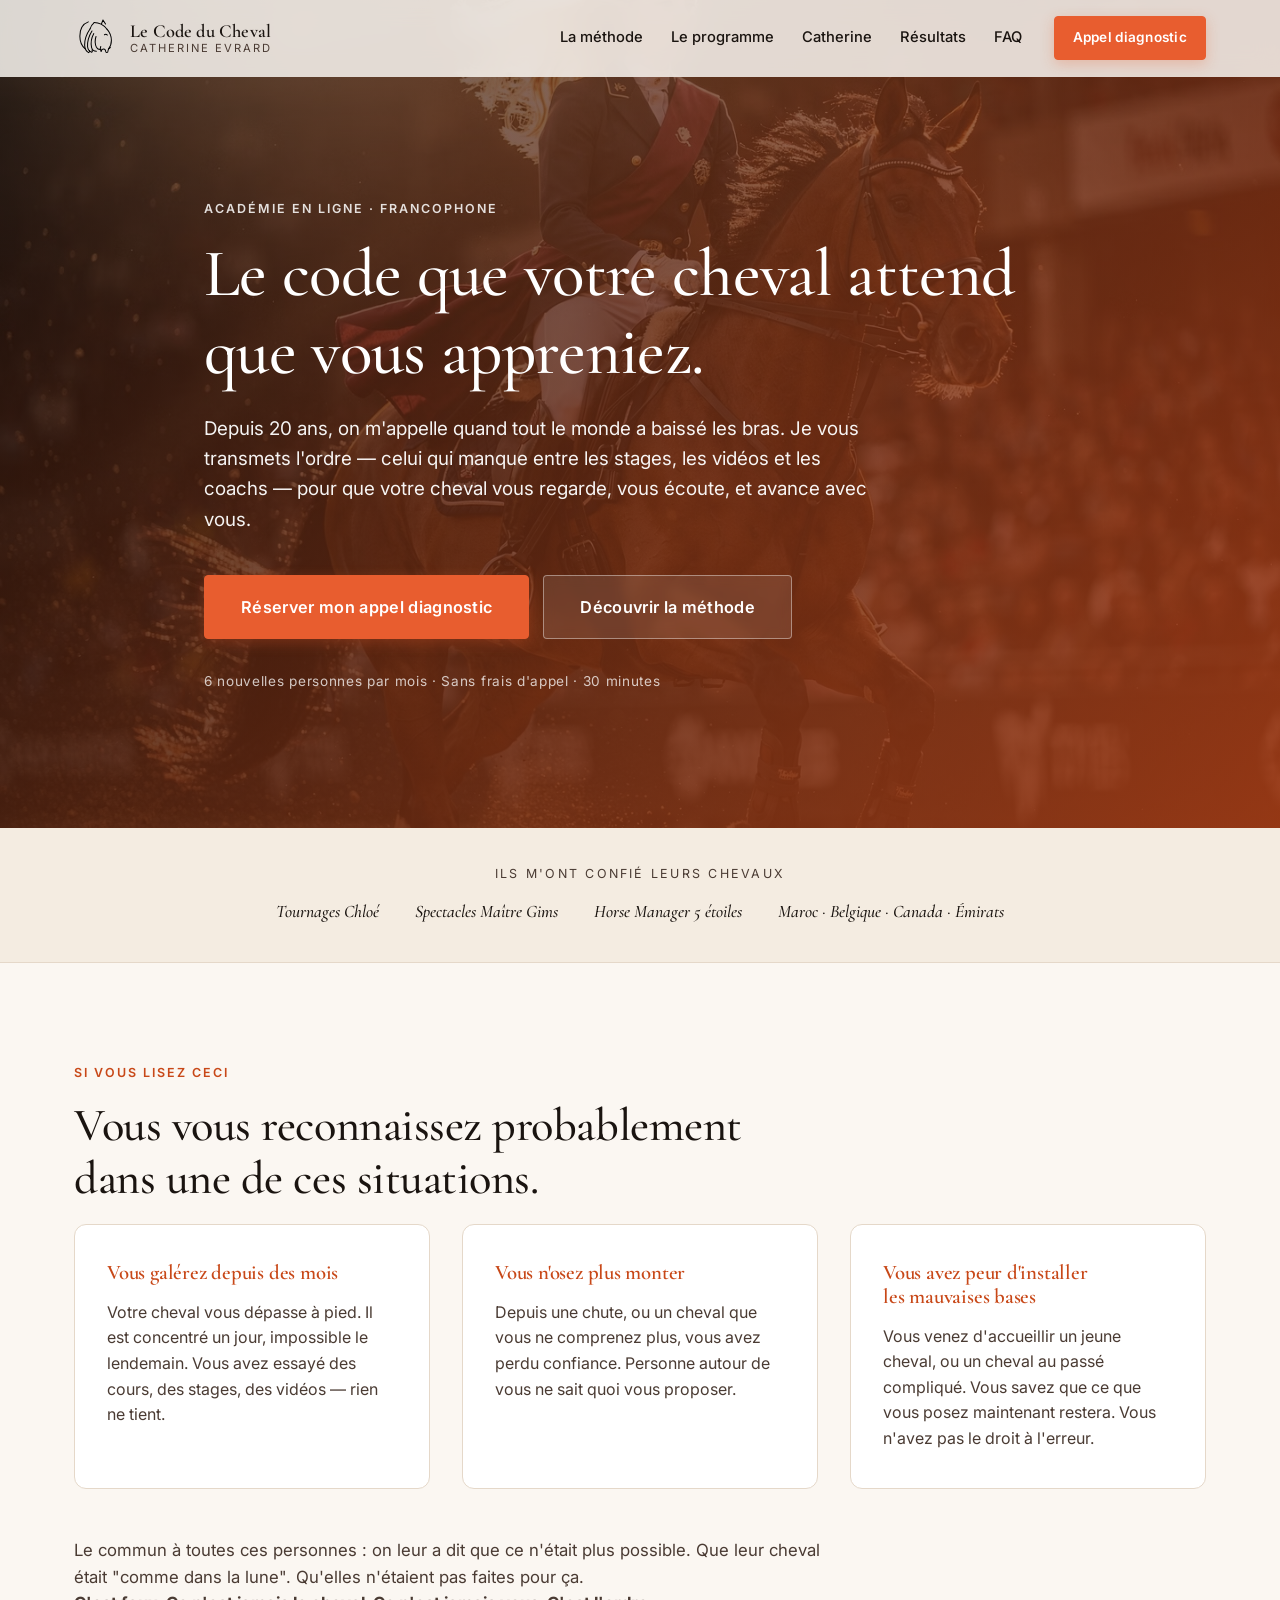
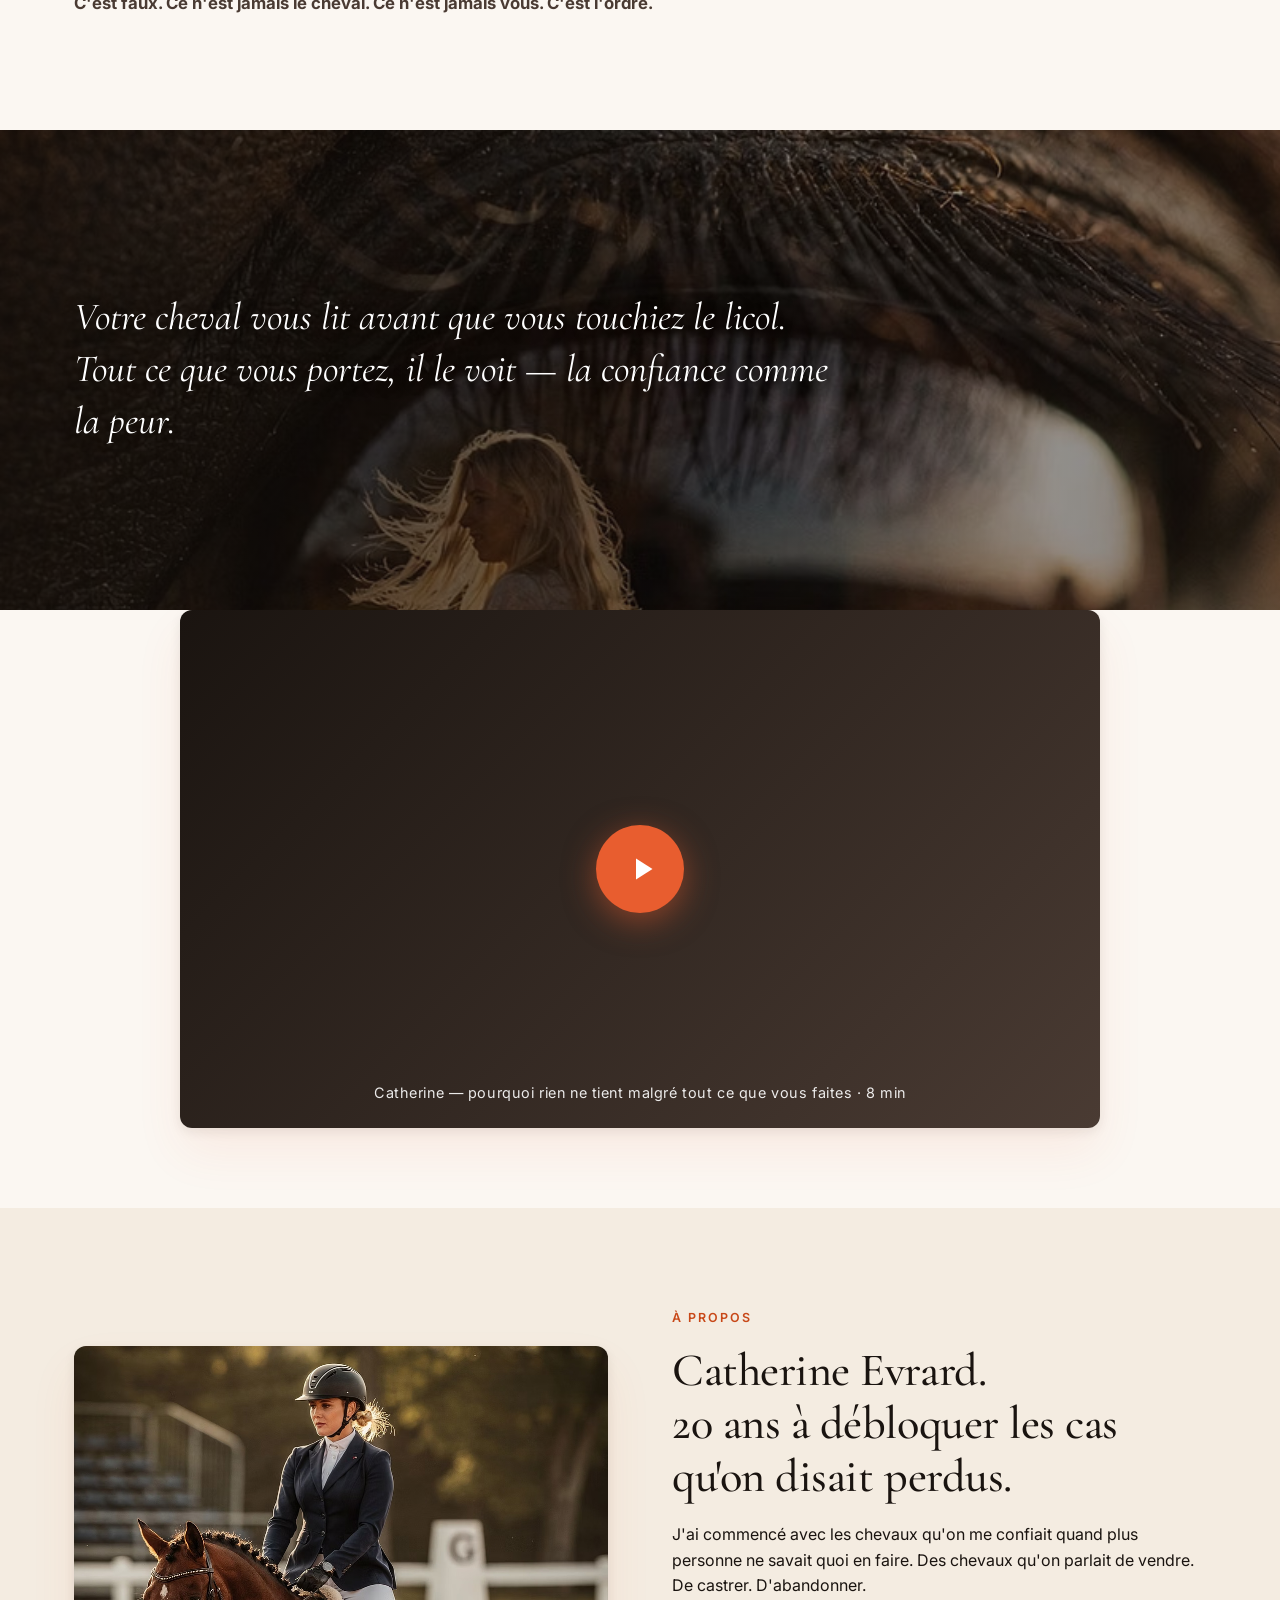
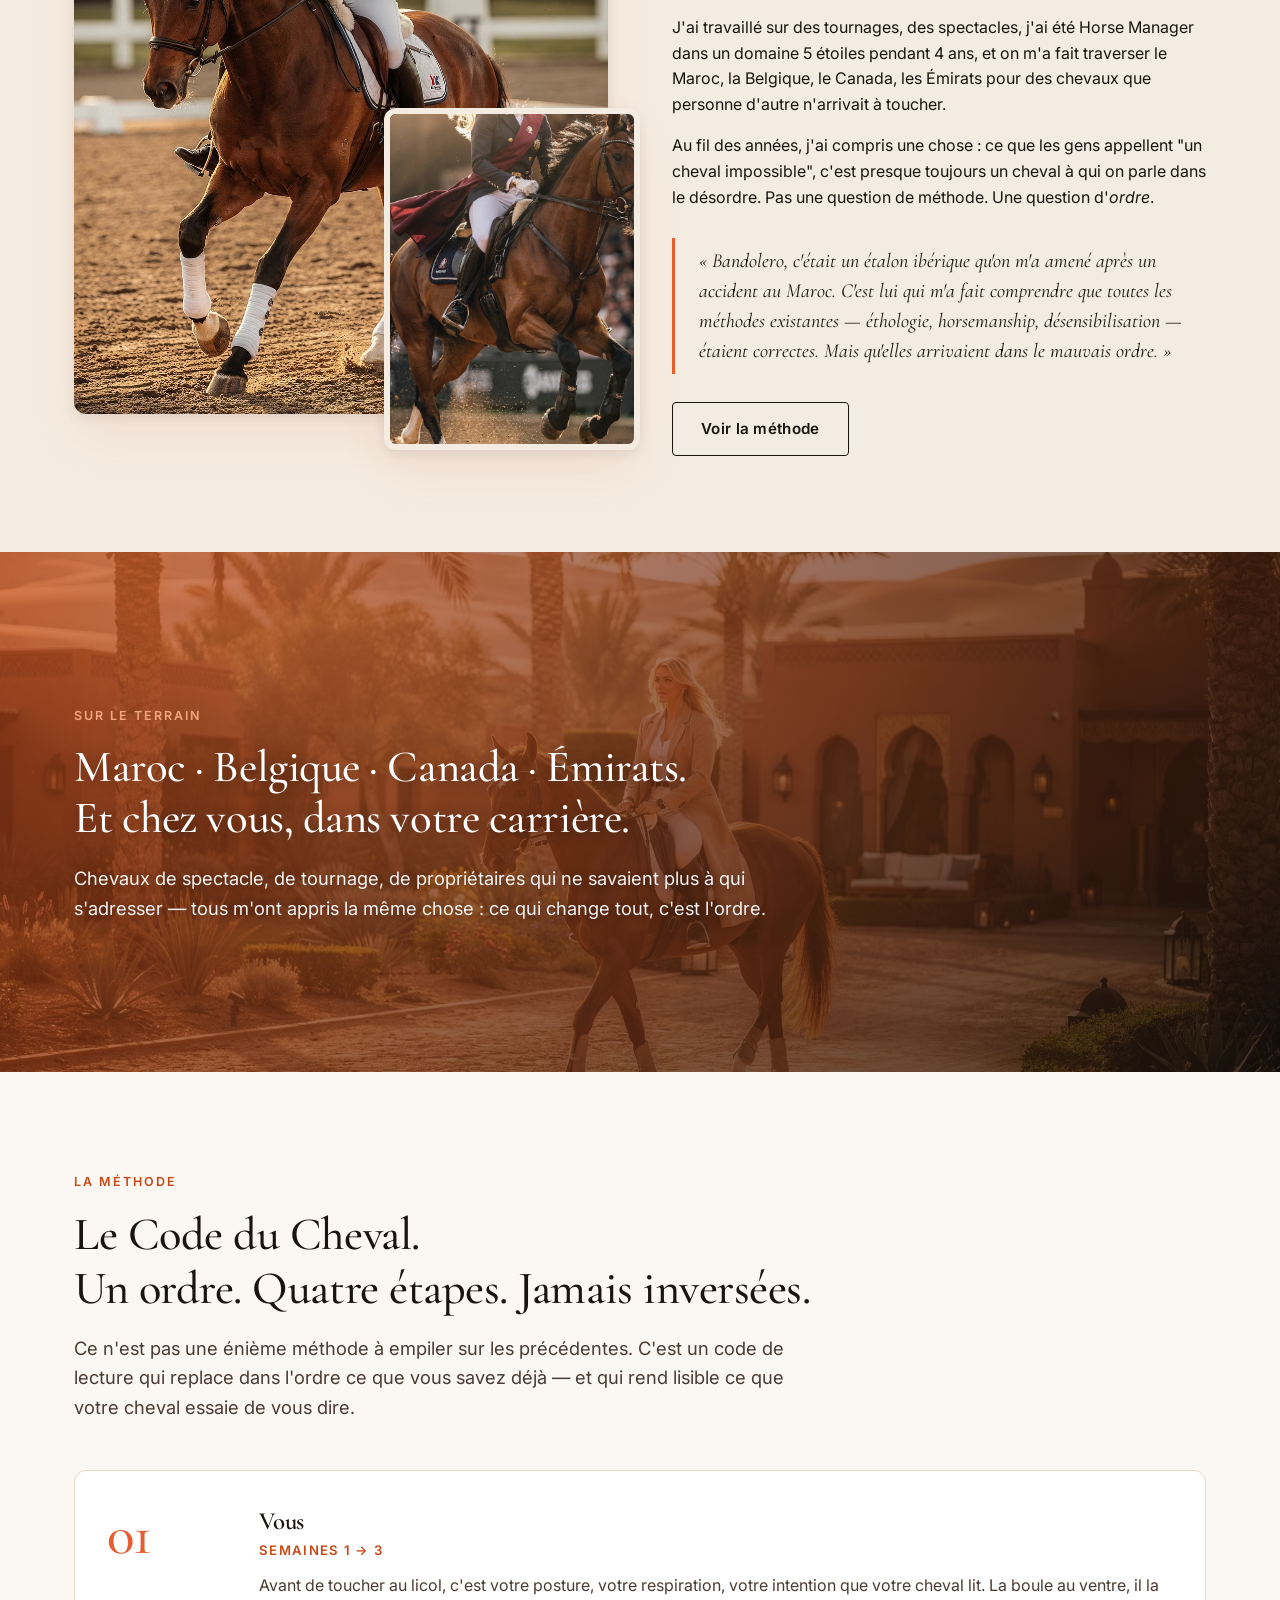
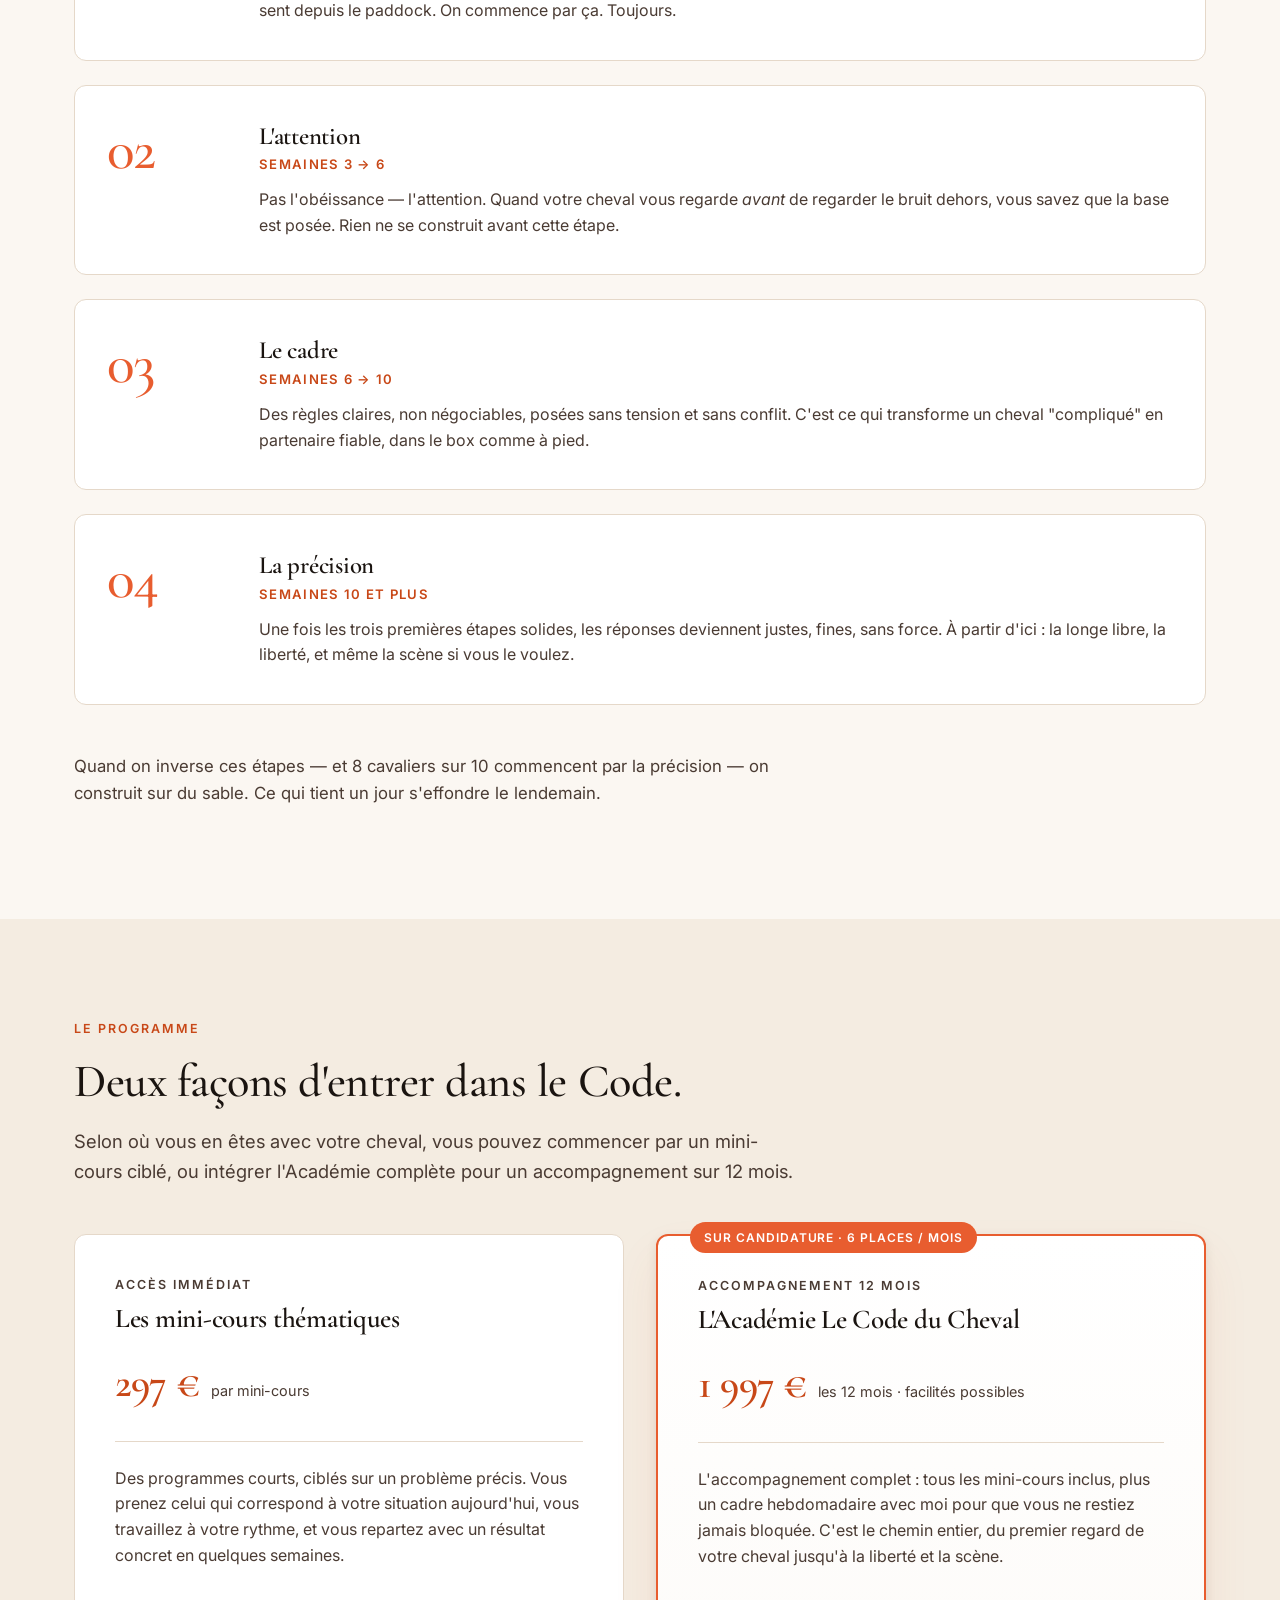
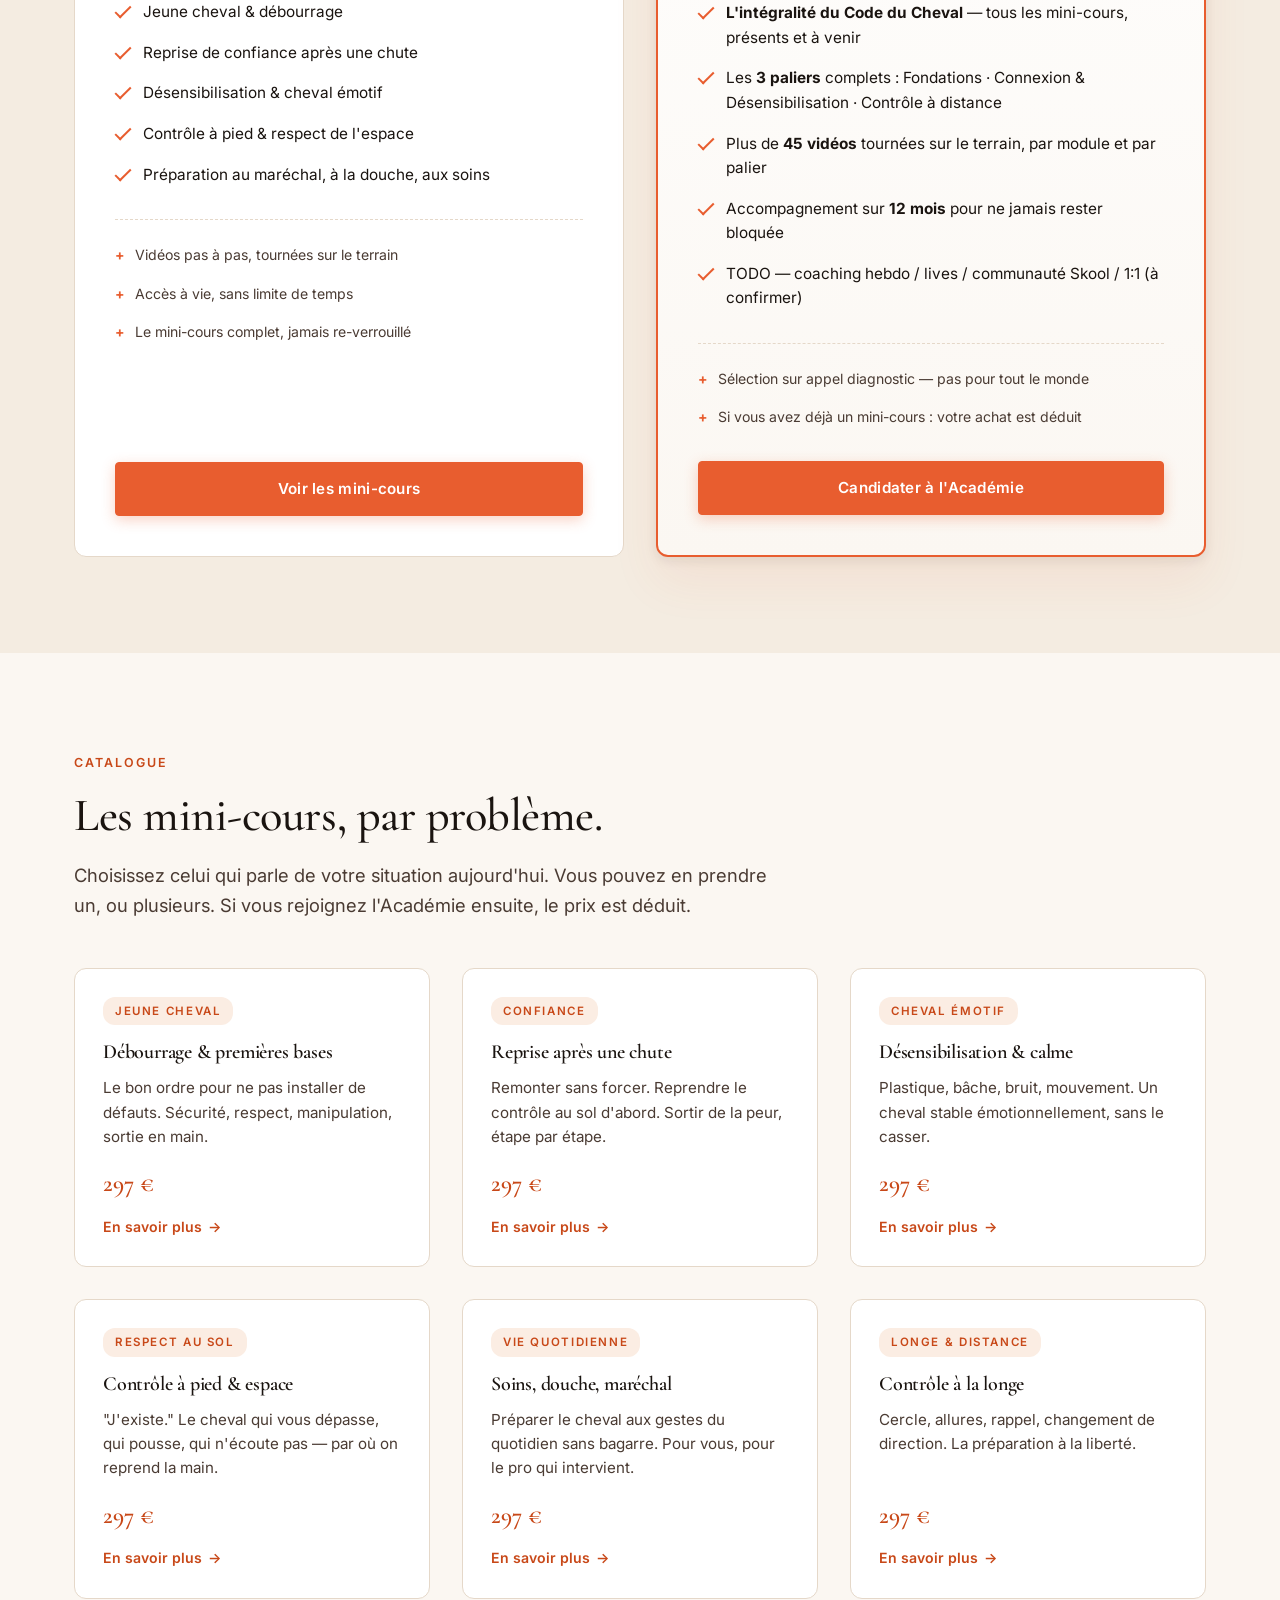
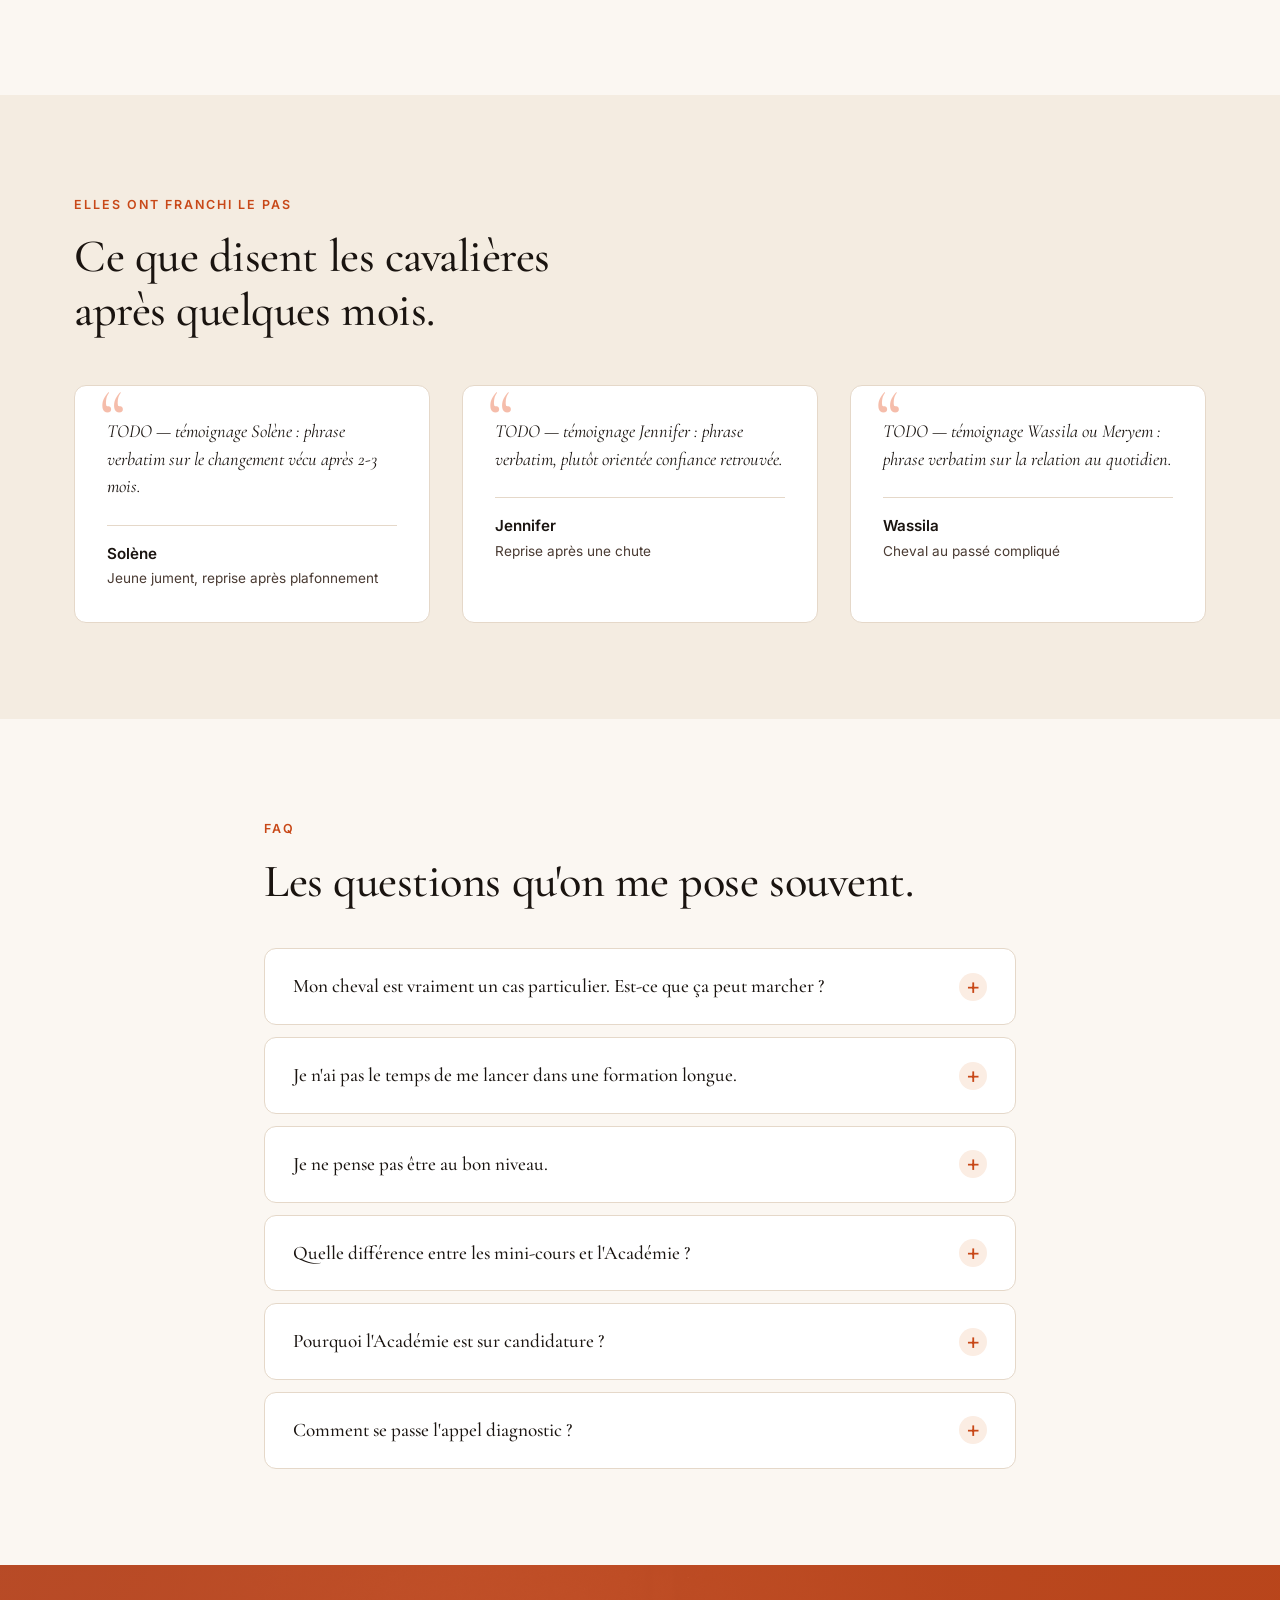
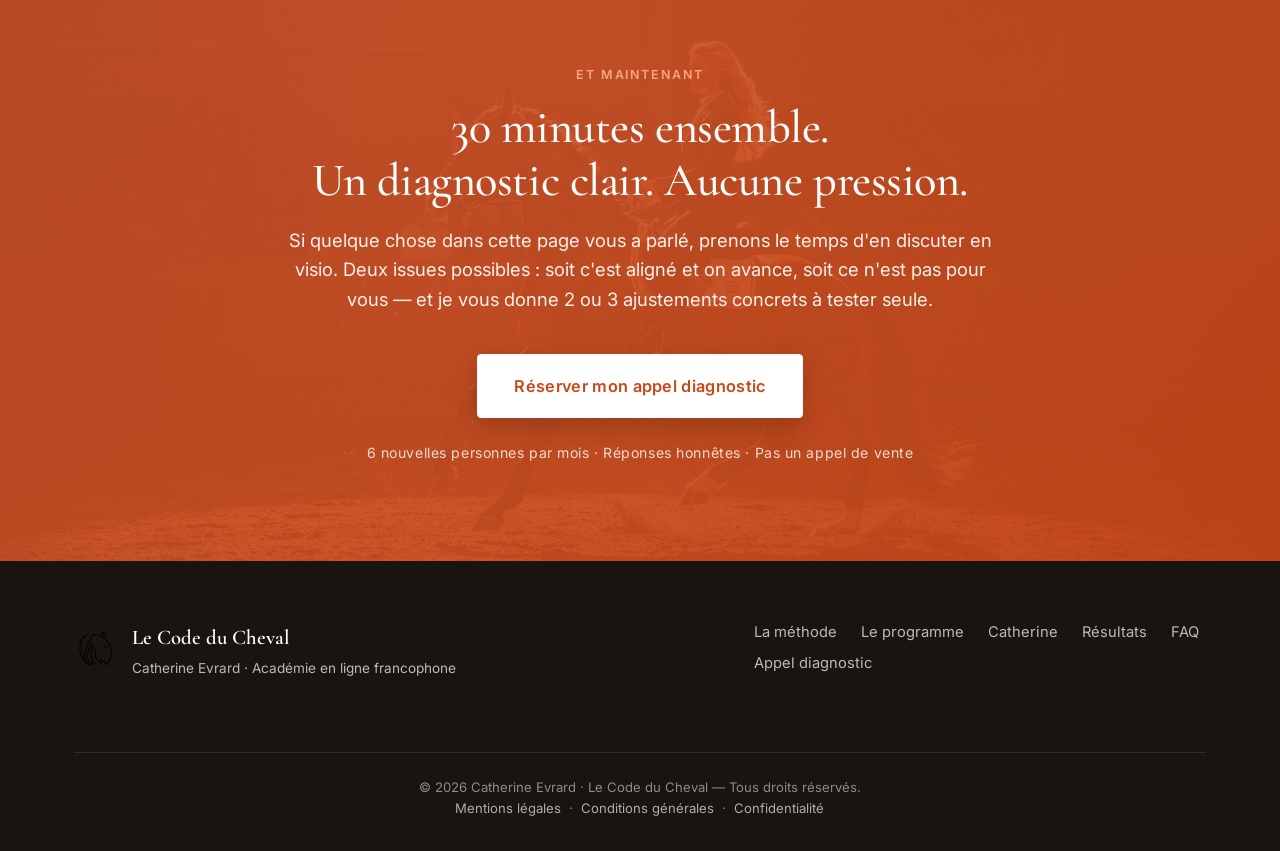
==== index.html @ 8c775254 "Intégrer les photos professionnelles de Catherine - Extraction de 10 photos haute qualité depuis la " ====
<!DOCTYPE html>
<html lang="fr">
<head>
  <meta charset="UTF-8" />
  <meta name="viewport" content="width=device-width, initial-scale=1.0" />
  <title>Le Code du Cheval — Catherine Evrard</title>
  <meta name="description" content="L'accompagnement équestre francophone qui donne un ordre de progression à votre relation avec votre cheval. 20 ans d'expérience, chevaux complexes débloqués, méthode structurée." />
  <link rel="preconnect" href="https://fonts.googleapis.com" />
  <link rel="preconnect" href="https://fonts.gstatic.com" crossorigin />
  <link href="https://fonts.googleapis.com/css2?family=Cormorant+Garamond:wght@400;500;600;700&family=Inter:wght@300;400;500;600;700&display=swap" rel="stylesheet" />
  <link rel="stylesheet" href="assets/css/styles.css" />
</head>
<body>

  <header class="site-header" id="siteHeader">
    <div class="container header-inner">
      <a href="#top" class="brand">
        <img src="assets/img/logo-mark.svg" alt="" class="brand-mark" aria-hidden="true" />
        <span class="brand-text">
          <span class="brand-title">Le Code du Cheval</span>
          <span class="brand-sub">Catherine Evrard</span>
        </span>
      </a>
      <nav class="nav" aria-label="Navigation principale">
        <a href="#methode">La méthode</a>
        <a href="#programme">Le programme</a>
        <a href="#histoire">Catherine</a>
        <a href="#temoignages">Résultats</a>
        <a href="#faq">FAQ</a>
      </nav>
      <a href="https://calendly.com/catherineevrard/candidature-lcdc" target="_blank" rel="noopener" class="btn btn-primary btn-sm nav-cta">Appel diagnostic</a>
      <button class="nav-toggle" aria-label="Ouvrir le menu" aria-expanded="false">
        <span></span><span></span><span></span>
      </button>
    </div>
  </header>

  <main id="top">

    <!-- HERO -->
    <section class="hero">
      <img src="assets/img/hero-spectacle.jpg" alt="" class="hero-bg" aria-hidden="true" />
      <div class="hero-overlay"></div>
      <div class="container hero-inner">
        <p class="eyebrow">Académie en ligne · Francophone</p>
        <h1>Le code que votre cheval attend<br/>que vous appreniez.</h1>
        <p class="hero-lede">
          Depuis 20 ans, on m'appelle quand tout le monde a baissé les bras.
          Je vous transmets l'ordre — celui qui manque entre les stages, les vidéos et les coachs —
          pour que votre cheval vous regarde, vous écoute, et avance avec vous.
        </p>
        <div class="hero-cta">
          <a href="https://calendly.com/catherineevrard/candidature-lcdc" target="_blank" rel="noopener" class="btn btn-primary btn-lg">Réserver mon appel diagnostic</a>
          <a href="#methode" class="btn btn-ghost btn-lg">Découvrir la méthode</a>
        </div>
        <p class="hero-meta">6 nouvelles personnes par mois · Sans frais d'appel · 30 minutes</p>
      </div>
    </section>

    <!-- TRUST BAR -->
    <section class="trustbar">
      <div class="container">
        <p class="trustbar-label">Ils m'ont confié leurs chevaux</p>
        <ul class="trustbar-list">
          <li>Tournages Chloé</li>
          <li>Spectacles Maître Gims</li>
          <li>Horse Manager 5 étoiles</li>
          <li>Maroc · Belgique · Canada · Émirats</li>
        </ul>
      </div>
    </section>

    <!-- RECONNAISSANCE / PAIN -->
    <section class="section section-recognition" id="reconnaissance">
      <div class="container">
        <p class="eyebrow">Si vous lisez ceci</p>
        <h2 class="section-title">Vous vous reconnaissez probablement<br/>dans une de ces situations.</h2>
        <div class="grid grid-3 cards">
          <article class="card">
            <h3>Vous galérez depuis des mois</h3>
            <p>Votre cheval vous dépasse à pied. Il est concentré un jour, impossible le lendemain. Vous avez essayé des cours, des stages, des vidéos — rien ne tient.</p>
          </article>
          <article class="card">
            <h3>Vous n'osez plus monter</h3>
            <p>Depuis une chute, ou un cheval que vous ne comprenez plus, vous avez perdu confiance. Personne autour de vous ne sait quoi vous proposer.</p>
          </article>
          <article class="card">
            <h3>Vous avez peur d'installer<br/>les mauvaises bases</h3>
            <p>Vous venez d'accueillir un jeune cheval, ou un cheval au passé compliqué. Vous savez que ce que vous posez maintenant restera. Vous n'avez pas le droit à l'erreur.</p>
          </article>
        </div>
        <p class="section-foot">
          Le commun à toutes ces personnes : on leur a dit que ce n'était plus possible.
          Que leur cheval était "comme dans la lune". Qu'elles n'étaient pas faites pour ça.
          <br/><strong>C'est faux. Ce n'est jamais le cheval. Ce n'est jamais vous. C'est l'ordre.</strong>
        </p>
      </div>
    </section>

    <!-- EYE BANNER -->
    <section class="eye-banner" aria-label="Le regard du cheval">
      <img src="assets/img/eye-reflection.jpg" alt="Reflet d'une cavalière dans l'œil d'un cheval" class="eye-bg" />
      <div class="eye-overlay"></div>
      <div class="container eye-inner">
        <blockquote class="eye-quote">
          Votre cheval vous lit avant que vous touchiez le licol.<br/>
          Tout ce que vous portez, il le voit — la confiance comme la peur.
        </blockquote>
      </div>
    </section>

    <!-- VIDEO / VSL PLACEHOLDER -->
    <section class="section section-vsl" id="video">
      <div class="container">
        <div class="video-wrap">
          <div class="video-placeholder">
            <button class="video-play" aria-label="Lire la vidéo">
              <svg viewBox="0 0 24 24" aria-hidden="true"><path d="M8 5v14l11-7z"/></svg>
            </button>
            <p class="video-caption">Catherine — pourquoi rien ne tient malgré tout ce que vous faites · 8&nbsp;min</p>
          </div>
        </div>
      </div>
    </section>

    <!-- HISTOIRE -->
    <section class="section section-story" id="histoire">
      <div class="container grid grid-2 grid-story">
        <div class="story-img">
          <img src="assets/img/catherine-dressage.jpg" alt="Catherine Evrard en dressage sur cheval bai" class="story-photo" />
          <img src="assets/img/marechal-relation.jpg" alt="Catherine avec un maréchal autour d'un cheval" class="story-photo-accent" />
        </div>
        <div class="story-text">
          <p class="eyebrow">À propos</p>
          <h2 class="section-title">Catherine Evrard.<br/>20 ans à débloquer les cas qu'on disait perdus.</h2>
          <p>
            J'ai commencé avec les chevaux qu'on me confiait quand plus personne ne savait quoi en faire.
            Des chevaux qu'on parlait de vendre. De castrer. D'abandonner.
          </p>
          <p>
            J'ai travaillé sur des tournages, des spectacles, j'ai été Horse Manager dans un domaine 5 étoiles
            pendant 4 ans, et on m'a fait traverser le Maroc, la Belgique, le Canada, les Émirats pour des chevaux
            que personne d'autre n'arrivait à toucher.
          </p>
          <p>
            Au fil des années, j'ai compris une chose : ce que les gens appellent "un cheval impossible",
            c'est presque toujours un cheval à qui on parle dans le désordre. Pas une question de méthode.
            Une question d'<em>ordre</em>.
          </p>
          <blockquote class="pullquote">
            « Bandolero, c'était un étalon ibérique qu'on m'a amené après un accident au Maroc.
            C'est lui qui m'a fait comprendre que toutes les méthodes existantes — éthologie, horsemanship,
            désensibilisation — étaient correctes. Mais qu'elles arrivaient dans le mauvais ordre. »
          </blockquote>
          <a href="#methode" class="btn btn-outline">Voir la méthode</a>
        </div>
      </div>
    </section>

    <!-- INTERNATIONAL BANNER -->
    <section class="parallax-banner" aria-label="Le travail de Catherine à l'international">
      <img src="assets/img/maroc-domaine.jpg" alt="" class="parallax-bg" aria-hidden="true" />
      <div class="parallax-overlay"></div>
      <div class="container parallax-inner">
        <p class="eyebrow eyebrow-light">Sur le terrain</p>
        <h2 class="parallax-title">
          Maroc · Belgique · Canada · Émirats.<br/>
          Et chez vous, dans votre carrière.
        </h2>
        <p class="parallax-lede">
          Chevaux de spectacle, de tournage, de propriétaires qui ne savaient plus à qui s'adresser —
          tous m'ont appris la même chose : ce qui change tout, c'est l'ordre.
        </p>
      </div>
    </section>

    <!-- METHODE — Le Code du Cheval -->
    <section class="section section-method" id="methode">
      <div class="container">
        <p class="eyebrow">La méthode</p>
        <h2 class="section-title">Le Code du Cheval.<br/>Un ordre. Quatre étapes. Jamais inversées.</h2>
        <p class="section-lede">
          Ce n'est pas une énième méthode à empiler sur les précédentes. C'est un code de lecture
          qui replace dans l'ordre ce que vous savez déjà — et qui rend lisible ce que votre cheval essaie de vous dire.
        </p>

        <ol class="method-steps">
          <li class="method-step">
            <div class="step-num">01</div>
            <div class="step-body">
              <h3>Vous</h3>
              <p class="step-meta">Semaines 1 → 3</p>
              <p>
                Avant de toucher au licol, c'est votre posture, votre respiration, votre intention que votre cheval lit.
                La boule au ventre, il la sent depuis le paddock. On commence par ça. Toujours.
              </p>
            </div>
          </li>
          <li class="method-step">
            <div class="step-num">02</div>
            <div class="step-body">
              <h3>L'attention</h3>
              <p class="step-meta">Semaines 3 → 6</p>
              <p>
                Pas l'obéissance — l'attention. Quand votre cheval vous regarde <em>avant</em> de regarder
                le bruit dehors, vous savez que la base est posée. Rien ne se construit avant cette étape.
              </p>
            </div>
          </li>
          <li class="method-step">
            <div class="step-num">03</div>
            <div class="step-body">
              <h3>Le cadre</h3>
              <p class="step-meta">Semaines 6 → 10</p>
              <p>
                Des règles claires, non négociables, posées sans tension et sans conflit.
                C'est ce qui transforme un cheval "compliqué" en partenaire fiable, dans le box comme à pied.
              </p>
            </div>
          </li>
          <li class="method-step">
            <div class="step-num">04</div>
            <div class="step-body">
              <h3>La précision</h3>
              <p class="step-meta">Semaines 10 et plus</p>
              <p>
                Une fois les trois premières étapes solides, les réponses deviennent justes, fines, sans force.
                À partir d'ici : la longe libre, la liberté, et même la scène si vous le voulez.
              </p>
            </div>
          </li>
        </ol>

        <p class="section-foot">
          Quand on inverse ces étapes — et 8 cavaliers sur 10 commencent par la précision —
          on construit sur du sable. Ce qui tient un jour s'effondre le lendemain.
        </p>
      </div>
    </section>

    <!-- PROGRAMME / OFFRES -->
    <section class="section section-program" id="programme">
      <div class="container">
        <p class="eyebrow">Le programme</p>
        <h2 class="section-title">Deux façons d'entrer dans le Code.</h2>
        <p class="section-lede">
          Selon où vous en êtes avec votre cheval, vous pouvez commencer par un mini-cours ciblé,
          ou intégrer l'Académie complète pour un accompagnement sur 12 mois.
        </p>

        <div class="grid grid-2 offers">

          <!-- MINI-COURS -->
          <article class="offer">
            <p class="offer-eyebrow">Accès immédiat</p>
            <h3 class="offer-title">Les mini-cours thématiques</h3>
            <p class="offer-price">
              <span class="price-amount">297&nbsp;€</span>
              <span class="price-unit">par mini-cours</span>
            </p>
            <p class="offer-desc">
              Des programmes courts, ciblés sur un problème précis. Vous prenez celui qui correspond
              à votre situation aujourd'hui, vous travaillez à votre rythme, et vous repartez avec
              un résultat concret en quelques semaines.
            </p>
            <ul class="offer-list">
              <li>Jeune cheval &amp; débourrage</li>
              <li>Reprise de confiance après une chute</li>
              <li>Désensibilisation &amp; cheval émotif</li>
              <li>Contrôle à pied &amp; respect de l'espace</li>
              <li>Préparation au maréchal, à la douche, aux soins</li>
            </ul>
            <ul class="offer-includes">
              <li>Vidéos pas à pas, tournées sur le terrain</li>
              <li>Accès à vie, sans limite de temps</li>
              <li>Le mini-cours complet, jamais re-verrouillé</li>
            </ul>
            <a href="#minicours" class="btn btn-primary btn-block">Voir les mini-cours</a>
          </article>

          <!-- ACADÉMIE -->
          <article class="offer offer-feature">
            <p class="offer-badge">Sur candidature · 6 places / mois</p>
            <p class="offer-eyebrow">Accompagnement 12 mois</p>
            <h3 class="offer-title">L'Académie Le Code du Cheval</h3>
            <p class="offer-price">
              <span class="price-amount">1&nbsp;997&nbsp;€</span>
              <span class="price-unit">les 12 mois · facilités possibles</span>
            </p>
            <p class="offer-desc">
              L'accompagnement complet : tous les mini-cours inclus, plus un cadre hebdomadaire
              avec moi pour que vous ne restiez jamais bloquée. C'est le chemin entier, du premier
              regard de votre cheval jusqu'à la liberté et la scène.
            </p>
            <ul class="offer-list">
              <li><strong>L'intégralité du Code du Cheval</strong> — tous les mini-cours, présents et à venir</li>
              <li>Les <strong>3 paliers</strong> complets : Fondations · Connexion &amp; Désensibilisation · Contrôle à distance</li>
              <li>Plus de <strong>45 vidéos</strong> tournées sur le terrain, par module et par palier</li>
              <li>Accompagnement sur <strong>12 mois</strong> pour ne jamais rester bloquée</li>
              <li>TODO — coaching hebdo / lives / communauté Skool / 1:1 (à confirmer)</li>
            </ul>
            <ul class="offer-includes">
              <li>Sélection sur appel diagnostic — pas pour tout le monde</li>
              <li>Si vous avez déjà un mini-cours : votre achat est déduit</li>
            </ul>
            <a href="https://calendly.com/catherineevrard/candidature-lcdc" target="_blank" rel="noopener" class="btn btn-primary btn-block">Candidater à l'Académie</a>
          </article>

        </div>
      </div>
    </section>

    <!-- MINI-COURS DÉTAIL -->
    <section class="section section-minicours" id="minicours">
      <div class="container">
        <p class="eyebrow">Catalogue</p>
        <h2 class="section-title">Les mini-cours, par problème.</h2>
        <p class="section-lede">
          Choisissez celui qui parle de votre situation aujourd'hui. Vous pouvez en prendre un, ou plusieurs.
          Si vous rejoignez l'Académie ensuite, le prix est déduit.
        </p>
        <div class="grid grid-3 minicours-grid">
          <article class="minicours-card">
            <p class="mc-tag">Jeune cheval</p>
            <h3>Débourrage &amp; premières bases</h3>
            <p>Le bon ordre pour ne pas installer de défauts. Sécurité, respect, manipulation, sortie en main.</p>
            <p class="mc-price">297&nbsp;€</p>
            <a href="https://calendly.com/catherineevrard/candidature-lcdc" target="_blank" rel="noopener" class="link-arrow">En savoir plus</a>
          </article>
          <article class="minicours-card">
            <p class="mc-tag">Confiance</p>
            <h3>Reprise après une chute</h3>
            <p>Remonter sans forcer. Reprendre le contrôle au sol d'abord. Sortir de la peur, étape par étape.</p>
            <p class="mc-price">297&nbsp;€</p>
            <a href="https://calendly.com/catherineevrard/candidature-lcdc" target="_blank" rel="noopener" class="link-arrow">En savoir plus</a>
          </article>
          <article class="minicours-card">
            <p class="mc-tag">Cheval émotif</p>
            <h3>Désensibilisation &amp; calme</h3>
            <p>Plastique, bâche, bruit, mouvement. Un cheval stable émotionnellement, sans le casser.</p>
            <p class="mc-price">297&nbsp;€</p>
            <a href="https://calendly.com/catherineevrard/candidature-lcdc" target="_blank" rel="noopener" class="link-arrow">En savoir plus</a>
          </article>
          <article class="minicours-card">
            <p class="mc-tag">Respect au sol</p>
            <h3>Contrôle à pied &amp; espace</h3>
            <p>"J'existe." Le cheval qui vous dépasse, qui pousse, qui n'écoute pas — par où on reprend la main.</p>
            <p class="mc-price">297&nbsp;€</p>
            <a href="https://calendly.com/catherineevrard/candidature-lcdc" target="_blank" rel="noopener" class="link-arrow">En savoir plus</a>
          </article>
          <article class="minicours-card">
            <p class="mc-tag">Vie quotidienne</p>
            <h3>Soins, douche, maréchal</h3>
            <p>Préparer le cheval aux gestes du quotidien sans bagarre. Pour vous, pour le pro qui intervient.</p>
            <p class="mc-price">297&nbsp;€</p>
            <a href="https://calendly.com/catherineevrard/candidature-lcdc" target="_blank" rel="noopener" class="link-arrow">En savoir plus</a>
          </article>
          <article class="minicours-card">
            <p class="mc-tag">Longe &amp; distance</p>
            <h3>Contrôle à la longe</h3>
            <p>Cercle, allures, rappel, changement de direction. La préparation à la liberté.</p>
            <p class="mc-price">297&nbsp;€</p>
            <a href="https://calendly.com/catherineevrard/candidature-lcdc" target="_blank" rel="noopener" class="link-arrow">En savoir plus</a>
          </article>
        </div>
      </div>
    </section>

    <!-- TEMOIGNAGES -->
    <section class="section section-testimonials" id="temoignages">
      <div class="container">
        <p class="eyebrow">Elles ont franchi le pas</p>
        <h2 class="section-title">Ce que disent les cavalières<br/>après quelques mois.</h2>

        <div class="grid grid-3 testimonials">
          <figure class="testimonial">
            <blockquote>
              TODO — témoignage Solène : phrase verbatim sur le changement vécu après 2-3 mois.
            </blockquote>
            <figcaption>
              <span class="t-name">Solène</span>
              <span class="t-context">Jeune jument, reprise après plafonnement</span>
            </figcaption>
          </figure>
          <figure class="testimonial">
            <blockquote>
              TODO — témoignage Jennifer : phrase verbatim, plutôt orientée confiance retrouvée.
            </blockquote>
            <figcaption>
              <span class="t-name">Jennifer</span>
              <span class="t-context">Reprise après une chute</span>
            </figcaption>
          </figure>
          <figure class="testimonial">
            <blockquote>
              TODO — témoignage Wassila ou Meryem : phrase verbatim sur la relation au quotidien.
            </blockquote>
            <figcaption>
              <span class="t-name">Wassila</span>
              <span class="t-context">Cheval au passé compliqué</span>
            </figcaption>
          </figure>
        </div>
      </div>
    </section>

    <!-- FAQ -->
    <section class="section section-faq" id="faq">
      <div class="container container-narrow">
        <p class="eyebrow">FAQ</p>
        <h2 class="section-title">Les questions qu'on me pose souvent.</h2>

        <div class="faq-list">
          <details class="faq-item">
            <summary>Mon cheval est vraiment un cas particulier. Est-ce que ça peut marcher ?</summary>
            <p>En 20 ans, je n'ai jamais vu un cas sans solution. Ce qu'on prend pour un cas particulier, c'est presque toujours un ordre mal posé — pas un cheval irrécupérable. Si vous avez essayé tout ce qu'on vous a proposé sans résultat durable, c'est précisément le profil pour lequel j'ai construit ce travail.</p>
          </details>
          <details class="faq-item">
            <summary>Je n'ai pas le temps de me lancer dans une formation longue.</summary>
            <p>Comptez les heures que vous avez déjà passées à essayer des choses qui n'ont rien donné. L'ordre fait gagner du temps — vous arrêtez de tourner en rond. Les mini-cours sont faits pour ça : un problème, un résultat, sans noyer sous la théorie.</p>
          </details>
          <details class="faq-item">
            <summary>Je ne pense pas être au bon niveau.</summary>
            <p>Le Code du Cheval n'est pas un niveau, c'est un chemin. Il sert aussi bien à quelqu'un qui vient d'accueillir un jeune cheval, qu'à une cavalière qui plafonne depuis des années, ou à une personne qui reprend après une chute. C'est l'ordre qui change, pas le niveau requis.</p>
          </details>
          <details class="faq-item">
            <summary>Quelle différence entre les mini-cours et l'Académie ?</summary>
            <p>Les mini-cours règlent un problème ciblé, à votre rythme, en accès immédiat. L'Académie est un accompagnement complet sur 12 mois, sur candidature, qui inclut tous les mini-cours et un cadre hebdomadaire avec moi pour que vous ne restiez jamais bloquée. Si vous démarrez par un mini-cours et que vous rejoignez ensuite l'Académie, votre achat est déduit.</p>
          </details>
          <details class="faq-item">
            <summary>Pourquoi l'Académie est sur candidature ?</summary>
            <p>Parce que je n'accueille que 6 nouvelles personnes par mois. Je suis sur le terrain le reste du temps, avec des chevaux et des cavalières. L'appel diagnostic de 30 minutes sert à vérifier que c'est aligné — pour vous comme pour moi. Si ce n'est pas le bon moment, je vous le dis, et je vous donne 2 ou 3 ajustements à tester seule.</p>
          </details>
          <details class="faq-item">
            <summary>Comment se passe l'appel diagnostic ?</summary>
            <p>30 minutes en visio. Vous me racontez votre situation, votre cheval, ce que vous avez essayé. Je vous donne mon avis honnête : soit c'est le bon moment pour entrer dans l'Académie, soit ce n'est pas pour vous aujourd'hui — et dans les deux cas, vous repartez avec un diagnostic clair.</p>
          </details>
        </div>
      </div>
    </section>

    <!-- CTA FINAL -->
    <section class="section section-cta" id="diagnostic">
      <img src="assets/img/dressage-indoor.jpg" alt="" class="cta-bg" aria-hidden="true" />
      <div class="cta-overlay"></div>
      <div class="container container-narrow text-center">
        <p class="eyebrow eyebrow-light">Et maintenant</p>
        <h2 class="section-title">30 minutes ensemble.<br/>Un diagnostic clair. Aucune pression.</h2>
        <p class="section-lede">
          Si quelque chose dans cette page vous a parlé, prenons le temps d'en discuter en visio.
          Deux issues possibles : soit c'est aligné et on avance, soit ce n'est pas pour vous —
          et je vous donne 2 ou 3 ajustements concrets à tester seule.
        </p>
        <a href="https://calendly.com/catherineevrard/candidature-lcdc" target="_blank" rel="noopener" class="btn btn-primary btn-lg">Réserver mon appel diagnostic</a>
        <p class="cta-meta">6 nouvelles personnes par mois · Réponses honnêtes · Pas un appel de vente</p>
      </div>
    </section>

  </main>

  <footer class="site-footer">
    <div class="container footer-inner">
      <div class="footer-brand">
        <img src="assets/img/logo-mark.svg" alt="" class="brand-mark brand-mark-light" aria-hidden="true" />
        <div>
          <p class="footer-title">Le Code du Cheval</p>
          <p class="footer-sub">Catherine Evrard · Académie en ligne francophone</p>
        </div>
      </div>
      <nav class="footer-nav" aria-label="Pied de page">
        <a href="#methode">La méthode</a>
        <a href="#programme">Le programme</a>
        <a href="#histoire">Catherine</a>
        <a href="#temoignages">Résultats</a>
        <a href="#faq">FAQ</a>
        <a href="https://calendly.com/catherineevrard/candidature-lcdc" target="_blank" rel="noopener">Appel diagnostic</a>
      </nav>
      <p class="footer-legal">
        © <span id="year"></span> Catherine Evrard · Le Code du Cheval — Tous droits réservés.
        <br/>
        <a href="#">Mentions légales</a> · <a href="#">Conditions générales</a> · <a href="#">Confidentialité</a>
      </p>
    </div>
  </footer>

  <script src="assets/js/main.js"></script>
</body>
</html>
---- assets/css/styles.css ----
/* ============================================================
   LE CODE DU CHEVAL — Catherine Evrard
   Stylesheet
   ============================================================ */

:root {
  /* Palette */
  --orange: #E85D2F;
  --orange-deep: #C84818;
  --orange-soft: #F4A77E;
  --orange-tint: #FBEDE3;
  --ink: #1A1410;
  --ink-soft: #4A3B33;
  --paper: #FBF7F2;
  --paper-warm: #F4ECE1;
  --line: #E5D8C9;
  --white: #FFFFFF;

  /* Type */
  --font-serif: 'Cormorant Garamond', Georgia, serif;
  --font-sans: 'Inter', -apple-system, BlinkMacSystemFont, 'Segoe UI', sans-serif;

  /* Sizing */
  --container: 1180px;
  --container-narrow: 800px;
  --radius: 4px;
  --radius-lg: 12px;
  --shadow: 0 1px 3px rgba(26, 20, 16, 0.06), 0 8px 24px rgba(26, 20, 16, 0.04);
  --shadow-lg: 0 4px 12px rgba(26, 20, 16, 0.08), 0 24px 48px rgba(232, 93, 47, 0.08);
}

/* ---------- Reset / base ---------- */
*, *::before, *::after { box-sizing: border-box; }
html { scroll-behavior: smooth; }
body {
  margin: 0;
  font-family: var(--font-sans);
  font-weight: 400;
  color: var(--ink);
  background: var(--paper);
  line-height: 1.6;
  -webkit-font-smoothing: antialiased;
  -moz-osx-font-smoothing: grayscale;
  text-rendering: optimizeLegibility;
}
img { max-width: 100%; display: block; }
a { color: var(--orange-deep); text-decoration: none; }
a:hover { color: var(--orange); }
button { font-family: inherit; cursor: pointer; }

h1, h2, h3, h4 {
  font-family: var(--font-serif);
  font-weight: 600;
  line-height: 1.15;
  color: var(--ink);
  margin: 0 0 0.6em;
  letter-spacing: -0.01em;
}
h1 { font-size: clamp(2.4rem, 5.5vw, 4.2rem); font-weight: 500; }
h2 { font-size: clamp(1.9rem, 3.8vw, 2.9rem); font-weight: 500; }
h3 { font-size: clamp(1.25rem, 2vw, 1.55rem); }
p { margin: 0 0 1em; }

.container {
  width: 100%;
  max-width: var(--container);
  padding: 0 24px;
  margin: 0 auto;
}
.container-narrow { max-width: var(--container-narrow); }
.text-center { text-align: center; }

.eyebrow {
  display: inline-block;
  font-family: var(--font-sans);
  font-size: 0.78rem;
  font-weight: 600;
  letter-spacing: 0.16em;
  text-transform: uppercase;
  color: var(--orange-deep);
  margin: 0 0 1rem;
}
.eyebrow-light { color: var(--orange-soft); }

.section { padding: 96px 0; }
.section-title { margin-bottom: 0.4em; }
.section-lede {
  font-size: 1.15rem;
  color: var(--ink-soft);
  max-width: 720px;
  margin-bottom: 3rem;
}
.section-foot {
  margin-top: 3rem;
  font-size: 1.05rem;
  color: var(--ink-soft);
  max-width: 760px;
}

/* ---------- Buttons ---------- */
.btn {
  display: inline-flex;
  align-items: center;
  justify-content: center;
  gap: 0.5rem;
  padding: 14px 28px;
  font-family: var(--font-sans);
  font-size: 0.95rem;
  font-weight: 600;
  letter-spacing: 0.02em;
  border: 1.5px solid transparent;
  border-radius: var(--radius);
  cursor: pointer;
  transition: all 0.2s ease;
  text-align: center;
  text-decoration: none;
}
.btn-sm { padding: 10px 18px; font-size: 0.85rem; }
.btn-lg { padding: 18px 36px; font-size: 1.02rem; }
.btn-block { width: 100%; }

.btn-primary {
  background: var(--orange);
  color: var(--white);
  border-color: var(--orange);
  box-shadow: 0 4px 14px rgba(232, 93, 47, 0.28);
}
.btn-primary:hover {
  background: var(--orange-deep);
  border-color: var(--orange-deep);
  color: var(--white);
  transform: translateY(-1px);
  box-shadow: 0 6px 20px rgba(232, 93, 47, 0.38);
}
.btn-outline {
  background: transparent;
  color: var(--ink);
  border-color: var(--ink);
}
.btn-outline:hover { background: var(--ink); color: var(--white); }

.btn-ghost {
  background: rgba(255, 255, 255, 0.1);
  color: var(--white);
  border-color: rgba(255, 255, 255, 0.4);
  backdrop-filter: blur(6px);
}
.btn-ghost:hover {
  background: rgba(255, 255, 255, 0.2);
  border-color: var(--white);
  color: var(--white);
}

/* ---------- Header / Nav ---------- */
.site-header {
  position: fixed;
  top: 0; left: 0; right: 0;
  z-index: 100;
  background: rgba(251, 247, 242, 0.85);
  backdrop-filter: blur(12px);
  border-bottom: 1px solid transparent;
  transition: all 0.3s ease;
}
.site-header.is-scrolled {
  border-color: var(--line);
  background: rgba(251, 247, 242, 0.96);
}
.header-inner {
  display: flex;
  align-items: center;
  justify-content: space-between;
  padding: 16px 24px;
  gap: 24px;
}
.brand {
  display: flex;
  align-items: center;
  gap: 12px;
  color: var(--ink);
}
.brand:hover { color: var(--ink); }
.brand-mark {
  width: 44px;
  height: 44px;
  flex-shrink: 0;
  color: var(--orange);
  object-fit: contain;
}
.brand-mark-light { color: var(--orange-soft); }
.brand-text { display: flex; flex-direction: column; line-height: 1; }
.brand-title {
  font-family: var(--font-serif);
  font-size: 1.15rem;
  font-weight: 600;
  letter-spacing: 0.01em;
}
.brand-sub {
  font-size: 0.7rem;
  letter-spacing: 0.18em;
  text-transform: uppercase;
  color: var(--ink-soft);
  margin-top: 3px;
}
.nav {
  display: flex;
  gap: 28px;
  margin-left: auto;
}
.nav a {
  font-size: 0.92rem;
  font-weight: 500;
  color: var(--ink);
  position: relative;
}
.nav a:hover { color: var(--orange-deep); }
.nav a::after {
  content: '';
  position: absolute;
  bottom: -4px; left: 0;
  width: 0; height: 1.5px;
  background: var(--orange);
  transition: width 0.2s ease;
}
.nav a:hover::after { width: 100%; }
.nav-cta { margin-left: 8px; }
.nav-toggle {
  display: none;
  flex-direction: column;
  gap: 4px;
  width: 32px; height: 32px;
  background: transparent;
  border: none;
  padding: 6px;
}
.nav-toggle span {
  display: block;
  height: 2px;
  background: var(--ink);
  border-radius: 2px;
  transition: all 0.2s ease;
}

/* ---------- Hero ---------- */
.hero {
  position: relative;
  min-height: 92vh;
  display: flex;
  align-items: center;
  padding: 140px 0 80px;
  color: var(--white);
  overflow: hidden;
  background: var(--ink);
}
.hero-bg {
  position: absolute;
  inset: 0;
  width: 100%;
  height: 100%;
  object-fit: cover;
  object-position: center 30%;
  z-index: 0;
}
.hero-overlay {
  position: absolute;
  inset: 0;
  background:
    linear-gradient(135deg, rgba(20, 14, 10, 0.55) 0%, rgba(200, 72, 24, 0.72) 100%),
    linear-gradient(180deg, rgba(20, 14, 10, 0.2) 0%, rgba(20, 14, 10, 0.65) 100%);
  z-index: 1;
}
.hero-inner {
  position: relative;
  z-index: 2;
  max-width: 920px;
}
.hero .eyebrow {
  color: rgba(255, 255, 255, 0.85);
}
.hero h1 {
  color: var(--white);
  margin-bottom: 1.5rem;
}
.hero-lede {
  font-size: 1.18rem;
  line-height: 1.6;
  color: rgba(255, 255, 255, 0.95);
  max-width: 680px;
  margin-bottom: 2.5rem;
}
.hero-cta {
  display: flex;
  flex-wrap: wrap;
  gap: 14px;
  margin-bottom: 2rem;
}
.hero-meta {
  font-size: 0.85rem;
  letter-spacing: 0.05em;
  color: rgba(255, 255, 255, 0.75);
  margin: 0;
}

/* ---------- Trust bar ---------- */
.trustbar {
  padding: 36px 0;
  background: var(--paper-warm);
  border-bottom: 1px solid var(--line);
}
.trustbar-label {
  text-align: center;
  font-size: 0.78rem;
  letter-spacing: 0.18em;
  text-transform: uppercase;
  color: var(--ink-soft);
  margin: 0 0 14px;
}
.trustbar-list {
  list-style: none;
  display: flex;
  flex-wrap: wrap;
  justify-content: center;
  gap: 36px;
  padding: 0;
  margin: 0;
}
.trustbar-list li {
  font-family: var(--font-serif);
  font-size: 1.1rem;
  font-weight: 500;
  color: var(--ink);
  font-style: italic;
}

/* ---------- Grid ---------- */
.grid { display: grid; gap: 32px; }
.grid-2 { grid-template-columns: 1fr 1fr; }
.grid-3 { grid-template-columns: repeat(3, 1fr); }

/* ---------- Recognition cards ---------- */
.section-recognition { background: var(--paper); }
.cards .card {
  background: var(--white);
  padding: 36px 32px;
  border: 1px solid var(--line);
  border-radius: var(--radius-lg);
  transition: all 0.25s ease;
}
.cards .card:hover {
  border-color: var(--orange-soft);
  transform: translateY(-3px);
  box-shadow: var(--shadow-lg);
}
.cards .card h3 {
  color: var(--orange-deep);
  font-size: 1.3rem;
  margin-bottom: 0.7em;
}
.cards .card p {
  color: var(--ink-soft);
  margin: 0;
}

/* ---------- Eye banner ---------- */
.eye-banner {
  position: relative;
  min-height: 480px;
  display: flex;
  align-items: center;
  overflow: hidden;
  background: var(--ink);
}
.eye-bg {
  position: absolute;
  inset: 0;
  width: 100%;
  height: 100%;
  object-fit: cover;
  object-position: center 30%;
  z-index: 0;
}
.eye-overlay {
  position: absolute;
  inset: 0;
  background:
    linear-gradient(90deg, rgba(20, 14, 10, 0.75) 0%, rgba(20, 14, 10, 0.35) 60%, rgba(20, 14, 10, 0.55) 100%);
  z-index: 1;
}
.eye-inner {
  position: relative;
  z-index: 2;
  padding: 100px 24px;
}
.eye-quote {
  font-family: var(--font-serif);
  font-size: clamp(1.6rem, 3.2vw, 2.4rem);
  font-style: italic;
  font-weight: 400;
  line-height: 1.35;
  color: var(--white);
  max-width: 760px;
  margin: 0;
  border: none;
  padding: 0;
  text-shadow: 0 2px 16px rgba(0,0,0,0.45);
}

/* ---------- Parallax banner (international) ---------- */
.parallax-banner {
  position: relative;
  min-height: 520px;
  display: flex;
  align-items: center;
  overflow: hidden;
  background: var(--ink);
}
.parallax-bg {
  position: absolute;
  inset: 0;
  width: 100%;
  height: 100%;
  object-fit: cover;
  object-position: center 40%;
  z-index: 0;
  filter: saturate(1.05);
}
.parallax-overlay {
  position: absolute;
  inset: 0;
  background:
    linear-gradient(135deg, rgba(200, 72, 24, 0.6) 0%, rgba(20, 14, 10, 0.75) 100%);
  z-index: 1;
}
.parallax-inner {
  position: relative;
  z-index: 2;
  padding: 96px 24px;
  color: var(--white);
}
.parallax-title {
  color: var(--white);
  font-size: clamp(1.9rem, 3.8vw, 2.8rem);
  margin-bottom: 1.2rem;
  text-shadow: 0 2px 16px rgba(0,0,0,0.4);
}
.parallax-lede {
  color: rgba(255, 255, 255, 0.94);
  font-size: 1.15rem;
  max-width: 720px;
  margin: 0;
  text-shadow: 0 1px 8px rgba(0,0,0,0.3);
}

/* ---------- VSL / Video ---------- */
.section-vsl {
  padding: 0 0 80px;
  background: var(--paper);
}
.video-wrap {
  max-width: 920px;
  margin: 0 auto;
}
.video-placeholder {
  position: relative;
  aspect-ratio: 16 / 9;
  background:
    linear-gradient(135deg, var(--ink) 0%, var(--ink-soft) 100%);
  border-radius: var(--radius-lg);
  overflow: hidden;
  display: flex;
  align-items: center;
  justify-content: center;
  box-shadow: var(--shadow-lg);
}
.video-play {
  width: 88px;
  height: 88px;
  border-radius: 50%;
  background: var(--orange);
  border: none;
  display: flex;
  align-items: center;
  justify-content: center;
  color: var(--white);
  transition: all 0.2s ease;
  box-shadow: 0 8px 32px rgba(232, 93, 47, 0.5);
}
.video-play:hover {
  transform: scale(1.08);
  background: var(--orange-deep);
}
.video-play svg {
  width: 36px; height: 36px;
  fill: currentColor;
  margin-left: 4px;
}
.video-caption {
  position: absolute;
  bottom: 24px;
  left: 50%;
  transform: translateX(-50%);
  color: rgba(255, 255, 255, 0.9);
  font-size: 0.9rem;
  letter-spacing: 0.04em;
  margin: 0;
  white-space: nowrap;
}

/* ---------- Story / À propos ---------- */
.section-story { background: var(--paper-warm); }
.grid-story {
  align-items: center;
  gap: 64px;
}
.story-img {
  position: relative;
  min-height: 480px;
}
.story-photo {
  width: 100%;
  aspect-ratio: 4 / 5;
  object-fit: cover;
  border-radius: var(--radius-lg);
  box-shadow: var(--shadow-lg);
  display: block;
}
.story-photo-accent {
  position: absolute;
  bottom: -36px;
  right: -32px;
  width: 48%;
  aspect-ratio: 3 / 4;
  object-fit: cover;
  border-radius: var(--radius-lg);
  border: 6px solid var(--paper-warm);
  box-shadow: var(--shadow-lg);
  display: block;
}
.img-placeholder {
  background:
    linear-gradient(135deg, var(--orange-soft) 0%, var(--orange) 100%);
  border-radius: var(--radius-lg);
  display: flex;
  align-items: center;
  justify-content: center;
  color: rgba(255, 255, 255, 0.7);
  font-family: var(--font-serif);
  font-style: italic;
  font-size: 1.1rem;
  box-shadow: var(--shadow-lg);
}
.img-portrait { aspect-ratio: 4 / 5; }
.pullquote {
  border-left: 3px solid var(--orange);
  padding: 8px 0 8px 24px;
  margin: 28px 0;
  font-family: var(--font-serif);
  font-size: 1.25rem;
  font-style: italic;
  color: var(--ink);
  line-height: 1.5;
}

/* ---------- Méthode ---------- */
.section-method { background: var(--paper); }
.method-steps {
  list-style: none;
  padding: 0;
  margin: 3rem 0 0;
  display: grid;
  gap: 24px;
  counter-reset: step;
}
.method-step {
  display: grid;
  grid-template-columns: 120px 1fr;
  gap: 32px;
  padding: 36px 36px 36px 32px;
  background: var(--white);
  border: 1px solid var(--line);
  border-radius: var(--radius-lg);
  align-items: start;
  transition: all 0.25s ease;
}
.method-step:hover {
  border-color: var(--orange-soft);
  box-shadow: var(--shadow);
}
.step-num {
  font-family: var(--font-serif);
  font-size: 3.6rem;
  font-weight: 500;
  line-height: 1;
  color: var(--orange);
  letter-spacing: -0.02em;
}
.step-body h3 {
  margin: 0 0 4px;
  color: var(--ink);
}
.step-meta {
  font-size: 0.82rem;
  letter-spacing: 0.1em;
  text-transform: uppercase;
  color: var(--orange-deep);
  margin: 0 0 12px;
  font-weight: 600;
}
.step-body p:last-child {
  color: var(--ink-soft);
  margin: 0;
}

/* ---------- Offres ---------- */
.section-program { background: var(--paper-warm); }
.offers {
  margin-top: 3rem;
  align-items: stretch;
}
.offer {
  background: var(--white);
  border: 1px solid var(--line);
  border-radius: var(--radius-lg);
  padding: 40px;
  display: flex;
  flex-direction: column;
  position: relative;
  transition: all 0.25s ease;
}
.offer:hover {
  border-color: var(--orange-soft);
  box-shadow: var(--shadow-lg);
}
.offer-feature {
  background: linear-gradient(180deg, var(--white) 0%, var(--paper) 100%);
  border-color: var(--orange);
  border-width: 2px;
  box-shadow: var(--shadow-lg);
}
.offer-feature:hover { border-color: var(--orange-deep); }
.offer-badge {
  position: absolute;
  top: -14px;
  left: 32px;
  background: var(--orange);
  color: var(--white);
  font-size: 0.75rem;
  font-weight: 600;
  letter-spacing: 0.08em;
  text-transform: uppercase;
  padding: 6px 14px;
  border-radius: 20px;
  margin: 0;
}
.offer-eyebrow {
  font-size: 0.78rem;
  font-weight: 600;
  letter-spacing: 0.16em;
  text-transform: uppercase;
  color: var(--ink-soft);
  margin: 0 0 0.5rem;
}
.offer-title {
  font-size: 1.7rem;
  margin: 0 0 1rem;
}
.offer-price {
  margin: 0 0 1.5rem;
  padding-bottom: 1.5rem;
  border-bottom: 1px solid var(--line);
}
.price-amount {
  font-family: var(--font-serif);
  font-size: 2.6rem;
  font-weight: 600;
  color: var(--orange-deep);
  letter-spacing: -0.02em;
  display: inline-block;
  margin-right: 8px;
}
.price-unit {
  font-size: 0.9rem;
  color: var(--ink-soft);
}
.offer-desc {
  color: var(--ink-soft);
  margin-bottom: 1.5rem;
}
.offer-list, .offer-includes {
  list-style: none;
  padding: 0;
  margin: 0 0 1.5rem;
}
.offer-list li, .offer-includes li {
  position: relative;
  padding: 8px 0 8px 28px;
  font-size: 0.96rem;
  color: var(--ink);
}
.offer-list li::before {
  content: '';
  position: absolute;
  left: 0; top: 14px;
  width: 16px; height: 8px;
  border-left: 2px solid var(--orange);
  border-bottom: 2px solid var(--orange);
  transform: rotate(-45deg);
}
.offer-includes {
  padding-top: 1rem;
  border-top: 1px dashed var(--line);
}
.offer-includes li {
  font-size: 0.88rem;
  color: var(--ink-soft);
  padding-left: 20px;
}
.offer-includes li::before {
  content: '+';
  position: absolute;
  left: 0; top: 8px;
  color: var(--orange);
  font-weight: 700;
}
.offer .btn {
  margin-top: auto;
}

/* ---------- Mini-cours catalogue ---------- */
.section-minicours { background: var(--paper); }
.minicours-grid { margin-top: 3rem; }
.minicours-card {
  background: var(--white);
  border: 1px solid var(--line);
  border-radius: var(--radius-lg);
  padding: 28px;
  transition: all 0.25s ease;
  display: flex;
  flex-direction: column;
}
.minicours-card:hover {
  border-color: var(--orange-soft);
  transform: translateY(-3px);
  box-shadow: var(--shadow);
}
.mc-tag {
  display: inline-block;
  font-size: 0.72rem;
  font-weight: 600;
  letter-spacing: 0.14em;
  text-transform: uppercase;
  color: var(--orange-deep);
  background: var(--orange-tint);
  padding: 5px 12px;
  border-radius: 12px;
  margin: 0 0 16px;
  align-self: flex-start;
}
.minicours-card h3 {
  font-size: 1.25rem;
  margin: 0 0 0.6em;
}
.minicours-card p:not(.mc-tag):not(.mc-price) {
  color: var(--ink-soft);
  font-size: 0.95rem;
  margin: 0 0 1rem;
  flex-grow: 1;
}
.mc-price {
  font-family: var(--font-serif);
  font-size: 1.5rem;
  font-weight: 600;
  color: var(--orange-deep);
  margin: 0 0 12px;
}
.link-arrow {
  font-size: 0.88rem;
  font-weight: 600;
  color: var(--orange-deep);
  display: inline-flex;
  align-items: center;
  gap: 6px;
  transition: gap 0.2s ease;
}
.link-arrow::after { content: '→'; transition: transform 0.2s ease; }
.link-arrow:hover { gap: 10px; }

/* ---------- Témoignages ---------- */
.section-testimonials { background: var(--paper-warm); }
.testimonials { margin-top: 3rem; }
.testimonial {
  background: var(--white);
  padding: 32px;
  border-radius: var(--radius-lg);
  border: 1px solid var(--line);
  margin: 0;
  position: relative;
}
.testimonial::before {
  content: '“';
  position: absolute;
  top: -8px; left: 24px;
  font-family: var(--font-serif);
  font-size: 5rem;
  line-height: 1;
  color: var(--orange);
  opacity: 0.4;
}
.testimonial blockquote {
  margin: 0 0 24px;
  font-family: var(--font-serif);
  font-size: 1.15rem;
  font-style: italic;
  line-height: 1.5;
  color: var(--ink);
}
.testimonial figcaption {
  display: flex;
  flex-direction: column;
  padding-top: 16px;
  border-top: 1px solid var(--line);
}
.t-name {
  font-weight: 600;
  color: var(--ink);
  font-size: 0.95rem;
}
.t-context {
  font-size: 0.85rem;
  color: var(--ink-soft);
  margin-top: 2px;
}

/* ---------- FAQ ---------- */
.section-faq { background: var(--paper); }
.faq-list {
  margin-top: 2.5rem;
  display: flex;
  flex-direction: column;
  gap: 12px;
}
.faq-item {
  background: var(--white);
  border: 1px solid var(--line);
  border-radius: var(--radius-lg);
  padding: 22px 28px;
  transition: all 0.2s ease;
}
.faq-item[open] {
  border-color: var(--orange-soft);
  box-shadow: var(--shadow);
}
.faq-item summary {
  font-family: var(--font-serif);
  font-size: 1.2rem;
  font-weight: 500;
  color: var(--ink);
  cursor: pointer;
  list-style: none;
  position: relative;
  padding-right: 36px;
  outline: none;
}
.faq-item summary::-webkit-details-marker { display: none; }
.faq-item summary::after {
  content: '+';
  position: absolute;
  right: 0; top: 50%;
  transform: translateY(-50%);
  width: 28px; height: 28px;
  border-radius: 50%;
  background: var(--orange-tint);
  color: var(--orange-deep);
  font-size: 1.4rem;
  line-height: 26px;
  text-align: center;
  font-weight: 400;
  font-family: var(--font-sans);
  transition: transform 0.2s ease;
}
.faq-item[open] summary::after {
  content: '–';
  background: var(--orange);
  color: var(--white);
}
.faq-item p {
  margin: 16px 0 0;
  color: var(--ink-soft);
  font-size: 1rem;
  line-height: 1.65;
}

/* ---------- CTA final ---------- */
.section-cta {
  background: var(--ink);
  color: var(--white);
  position: relative;
  overflow: hidden;
}
.cta-bg {
  position: absolute;
  inset: 0;
  width: 100%;
  height: 100%;
  object-fit: cover;
  object-position: center 30%;
  z-index: 0;
  opacity: 0.55;
}
.cta-overlay {
  position: absolute;
  inset: 0;
  background:
    linear-gradient(135deg, rgba(232, 93, 47, 0.78) 0%, rgba(200, 72, 24, 0.92) 100%);
  z-index: 1;
}
.section-cta .container { position: relative; z-index: 2; }
.section-cta h2 { color: var(--white); }
.section-cta .section-lede {
  color: rgba(255, 255, 255, 0.92);
  margin-left: auto;
  margin-right: auto;
  margin-bottom: 2.5rem;
}
.section-cta .btn-primary {
  background: var(--white);
  color: var(--orange-deep);
  border-color: var(--white);
  box-shadow: 0 8px 24px rgba(0,0,0,0.18);
}
.section-cta .btn-primary:hover {
  background: var(--ink);
  color: var(--white);
  border-color: var(--ink);
}
.cta-meta {
  margin: 1.5rem 0 0;
  font-size: 0.88rem;
  color: rgba(255, 255, 255, 0.8);
  letter-spacing: 0.04em;
}

/* ---------- Footer ---------- */
.site-footer {
  background: var(--ink);
  color: rgba(255, 255, 255, 0.7);
  padding: 60px 0 32px;
}
.footer-inner {
  display: grid;
  grid-template-columns: 1.4fr 1fr;
  gap: 48px;
  align-items: start;
}
.footer-brand {
  display: flex;
  align-items: center;
  gap: 14px;
}
.footer-title {
  font-family: var(--font-serif);
  font-size: 1.3rem;
  color: var(--white);
  margin: 0;
  font-weight: 600;
}
.footer-sub {
  font-size: 0.85rem;
  margin: 4px 0 0;
}
.footer-nav {
  display: flex;
  flex-wrap: wrap;
  gap: 8px 24px;
  justify-self: end;
}
.footer-nav a {
  color: rgba(255, 255, 255, 0.7);
  font-size: 0.92rem;
}
.footer-nav a:hover { color: var(--orange-soft); }
.footer-legal {
  grid-column: 1 / -1;
  border-top: 1px solid rgba(255, 255, 255, 0.1);
  padding-top: 24px;
  margin: 24px 0 0;
  font-size: 0.82rem;
  color: rgba(255, 255, 255, 0.5);
  text-align: center;
}
.footer-legal a {
  color: rgba(255, 255, 255, 0.65);
  margin: 0 4px;
}
.footer-legal a:hover { color: var(--orange-soft); }

/* ============================================================
   RESPONSIVE
   ============================================================ */
@media (max-width: 980px) {
  .grid-3 { grid-template-columns: 1fr 1fr; }
  .grid-story { grid-template-columns: 1fr; gap: 40px; }
}

@media (max-width: 980px) {
  .story-img { min-height: 0; margin-bottom: 48px; }
  .story-photo-accent {
    width: 55%;
    right: -16px;
    bottom: -28px;
  }
}

@media (max-width: 760px) {
  .story-photo-accent { display: none; }
  .eye-inner { padding: 64px 24px; }
  .parallax-inner { padding: 64px 24px; }
  .hero-bg { object-position: center 25%; }
}

@media (max-width: 760px) {
  .section { padding: 64px 0; }
  .nav, .nav-cta { display: none; }
  .nav-toggle { display: flex; }
  .nav.is-open {
    display: flex;
    position: absolute;
    top: 100%; left: 0; right: 0;
    flex-direction: column;
    background: var(--paper);
    padding: 24px;
    gap: 16px;
    border-bottom: 1px solid var(--line);
    box-shadow: var(--shadow);
  }
  .hero { min-height: auto; padding: 130px 0 80px; }
  .hero-cta { flex-direction: column; align-items: stretch; }
  .hero-cta .btn { width: 100%; }
  .grid-2, .grid-3 { grid-template-columns: 1fr; }
  .method-step {
    grid-template-columns: 1fr;
    gap: 8px;
    padding: 28px 24px;
  }
  .step-num { font-size: 2.8rem; }
  .footer-inner {
    grid-template-columns: 1fr;
    gap: 32px;
  }
  .footer-nav { justify-self: start; }
  .trustbar-list { gap: 18px; }
  .trustbar-list li { font-size: 0.95rem; }
  .offer { padding: 32px 24px; }
  .offer-badge { left: 24px; }
  .video-caption {
    font-size: 0.78rem;
    white-space: normal;
    text-align: center;
    width: calc(100% - 32px);
  }
}
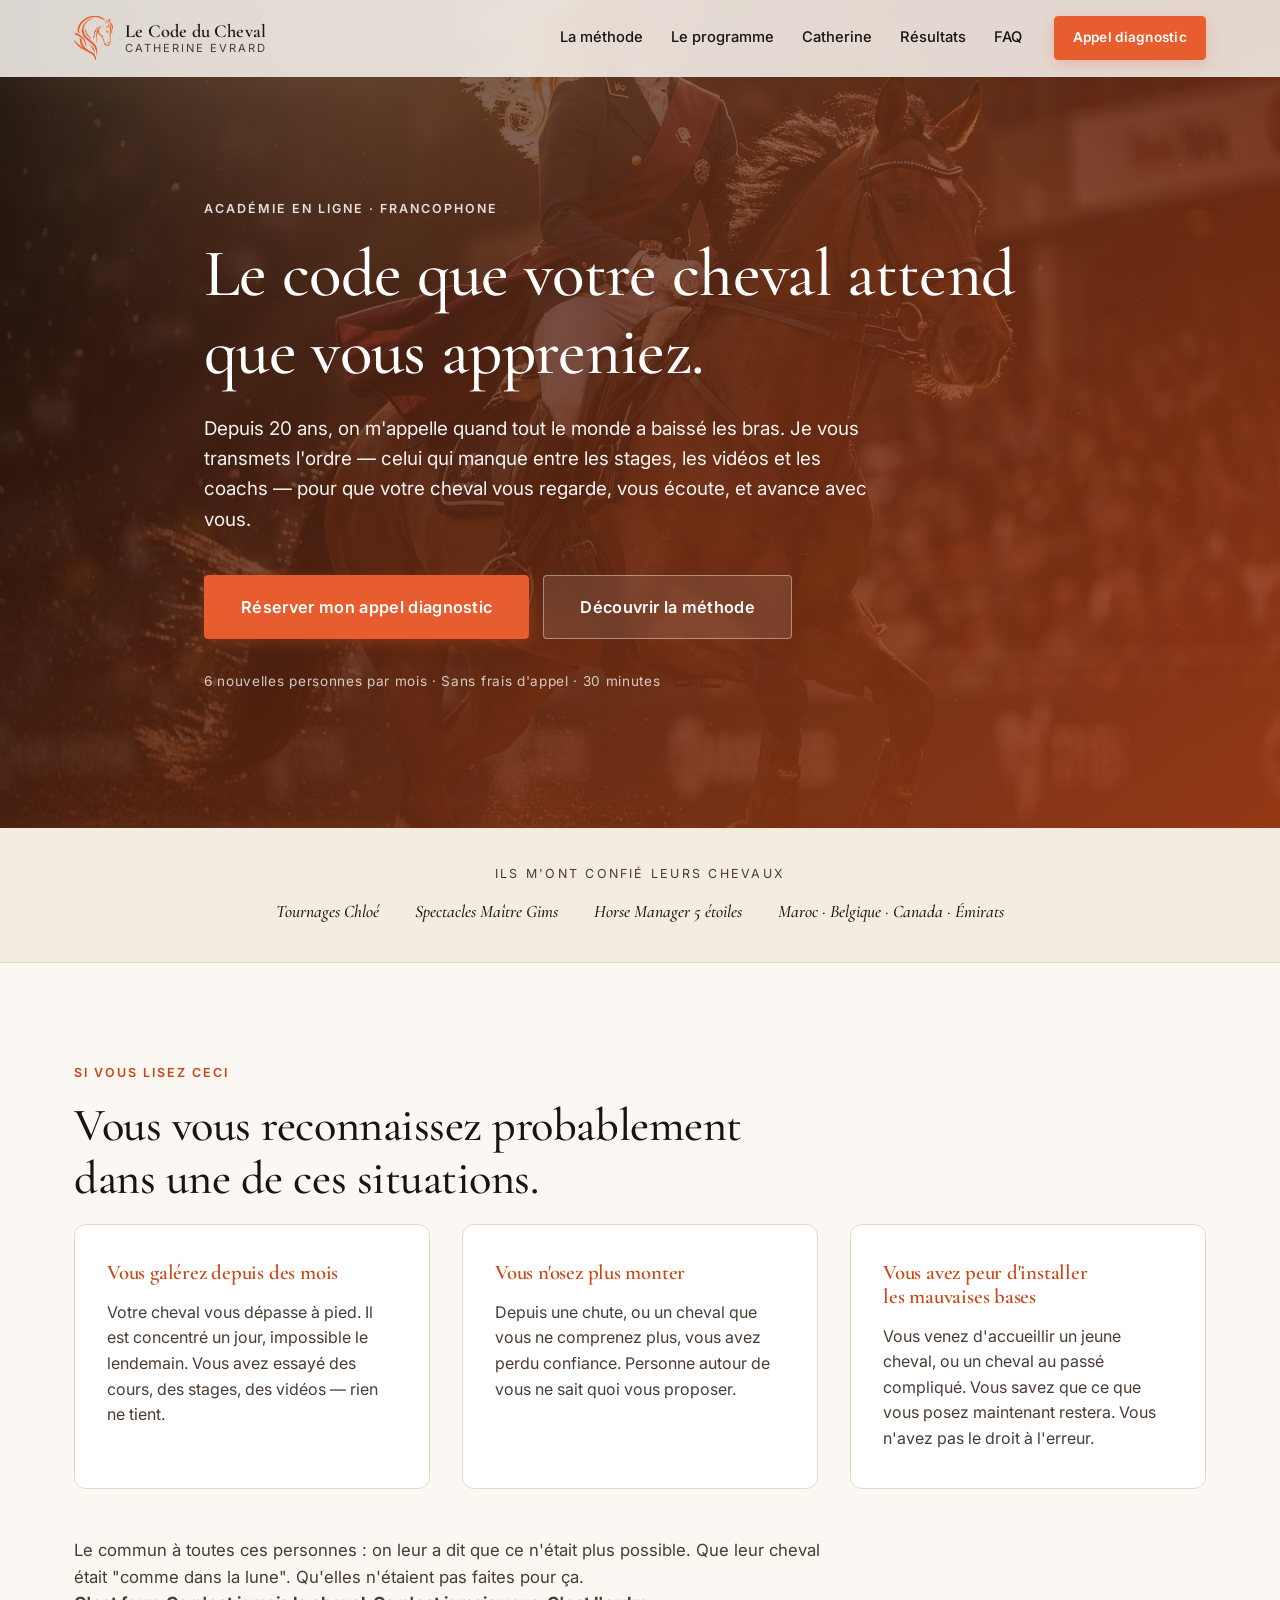
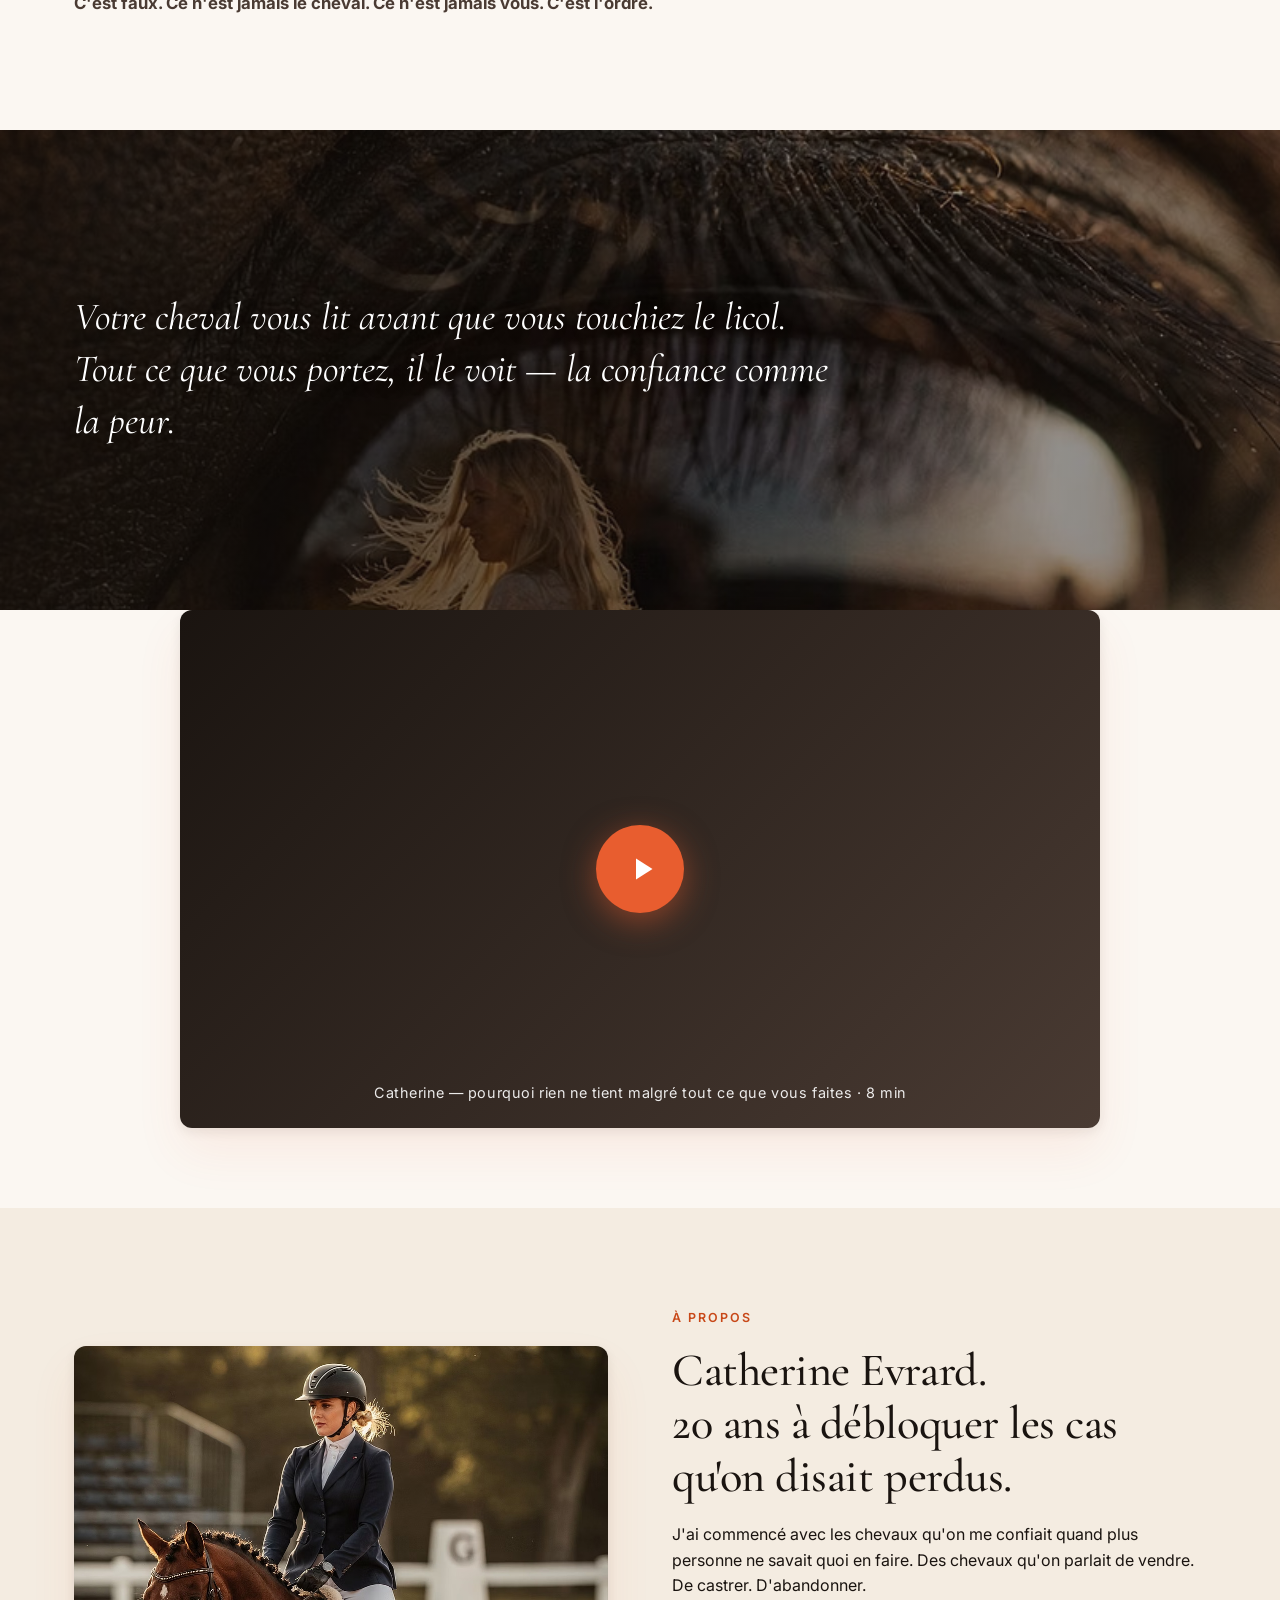
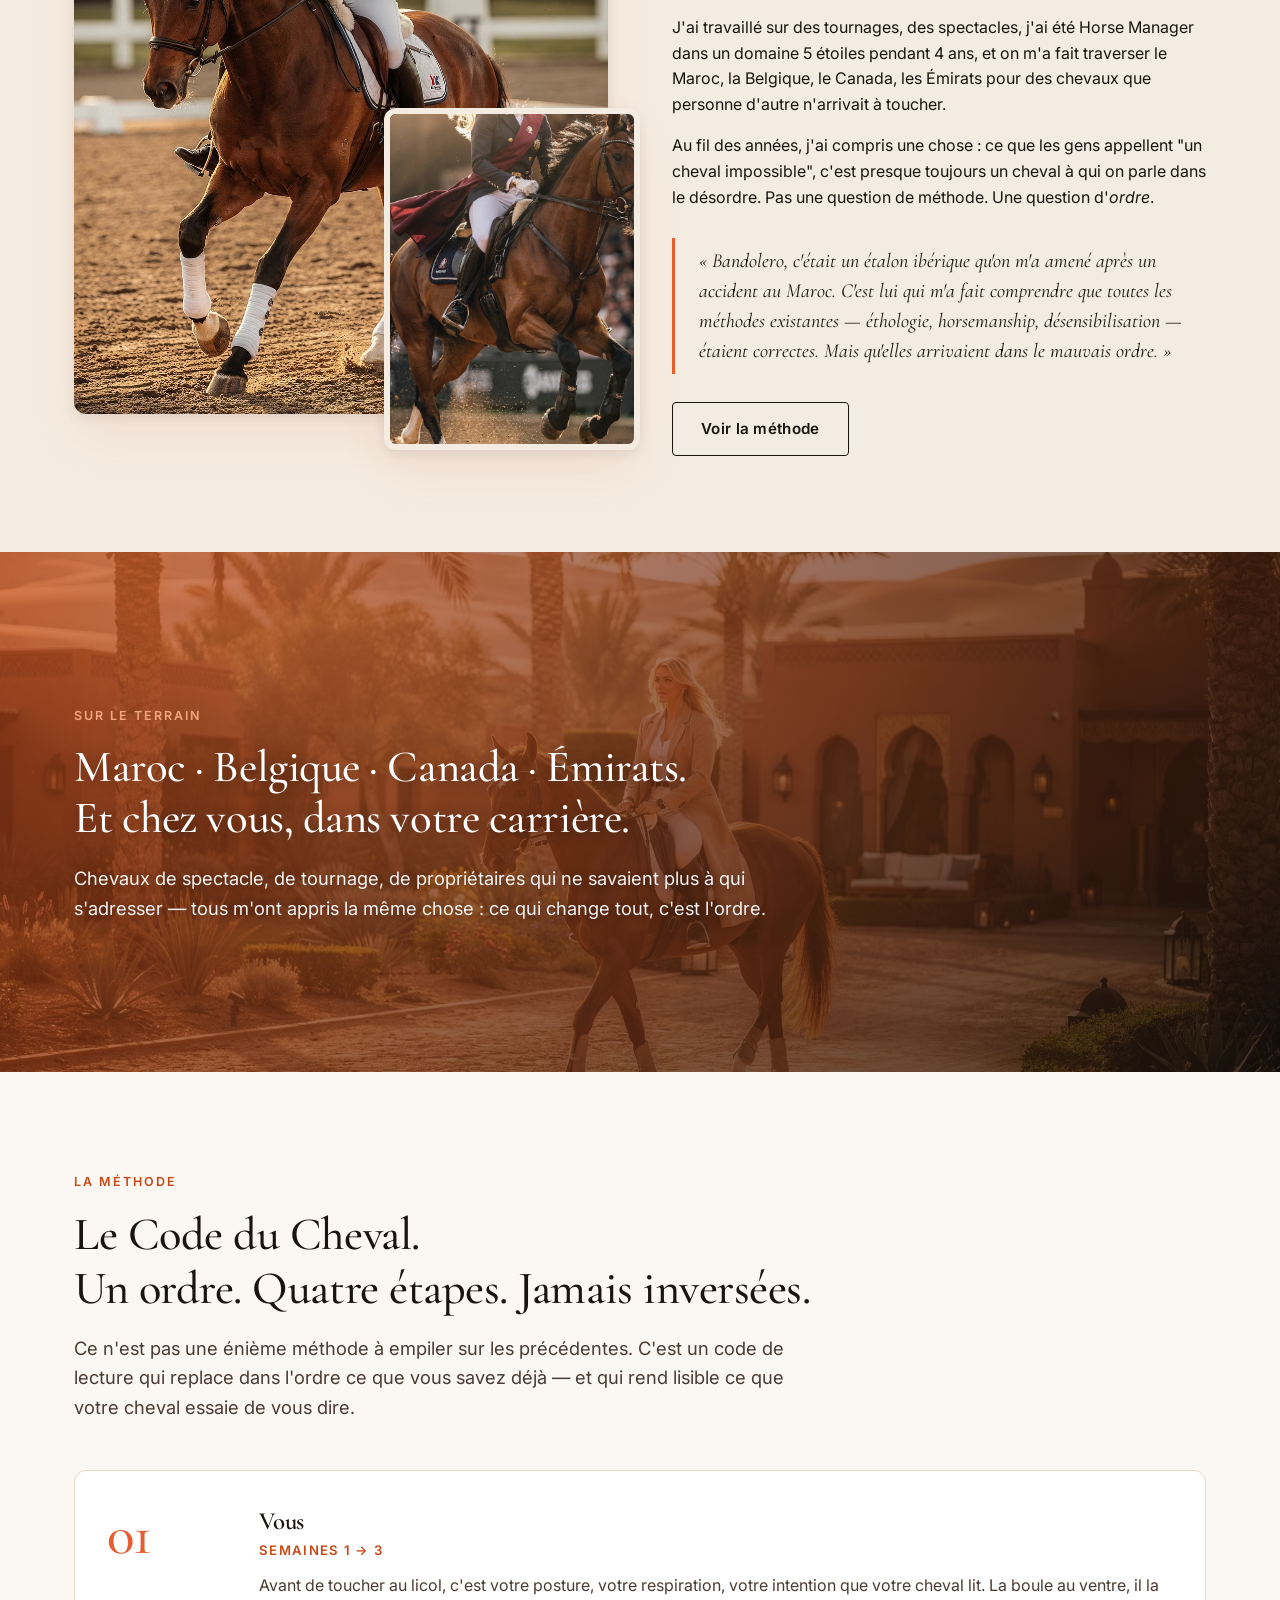
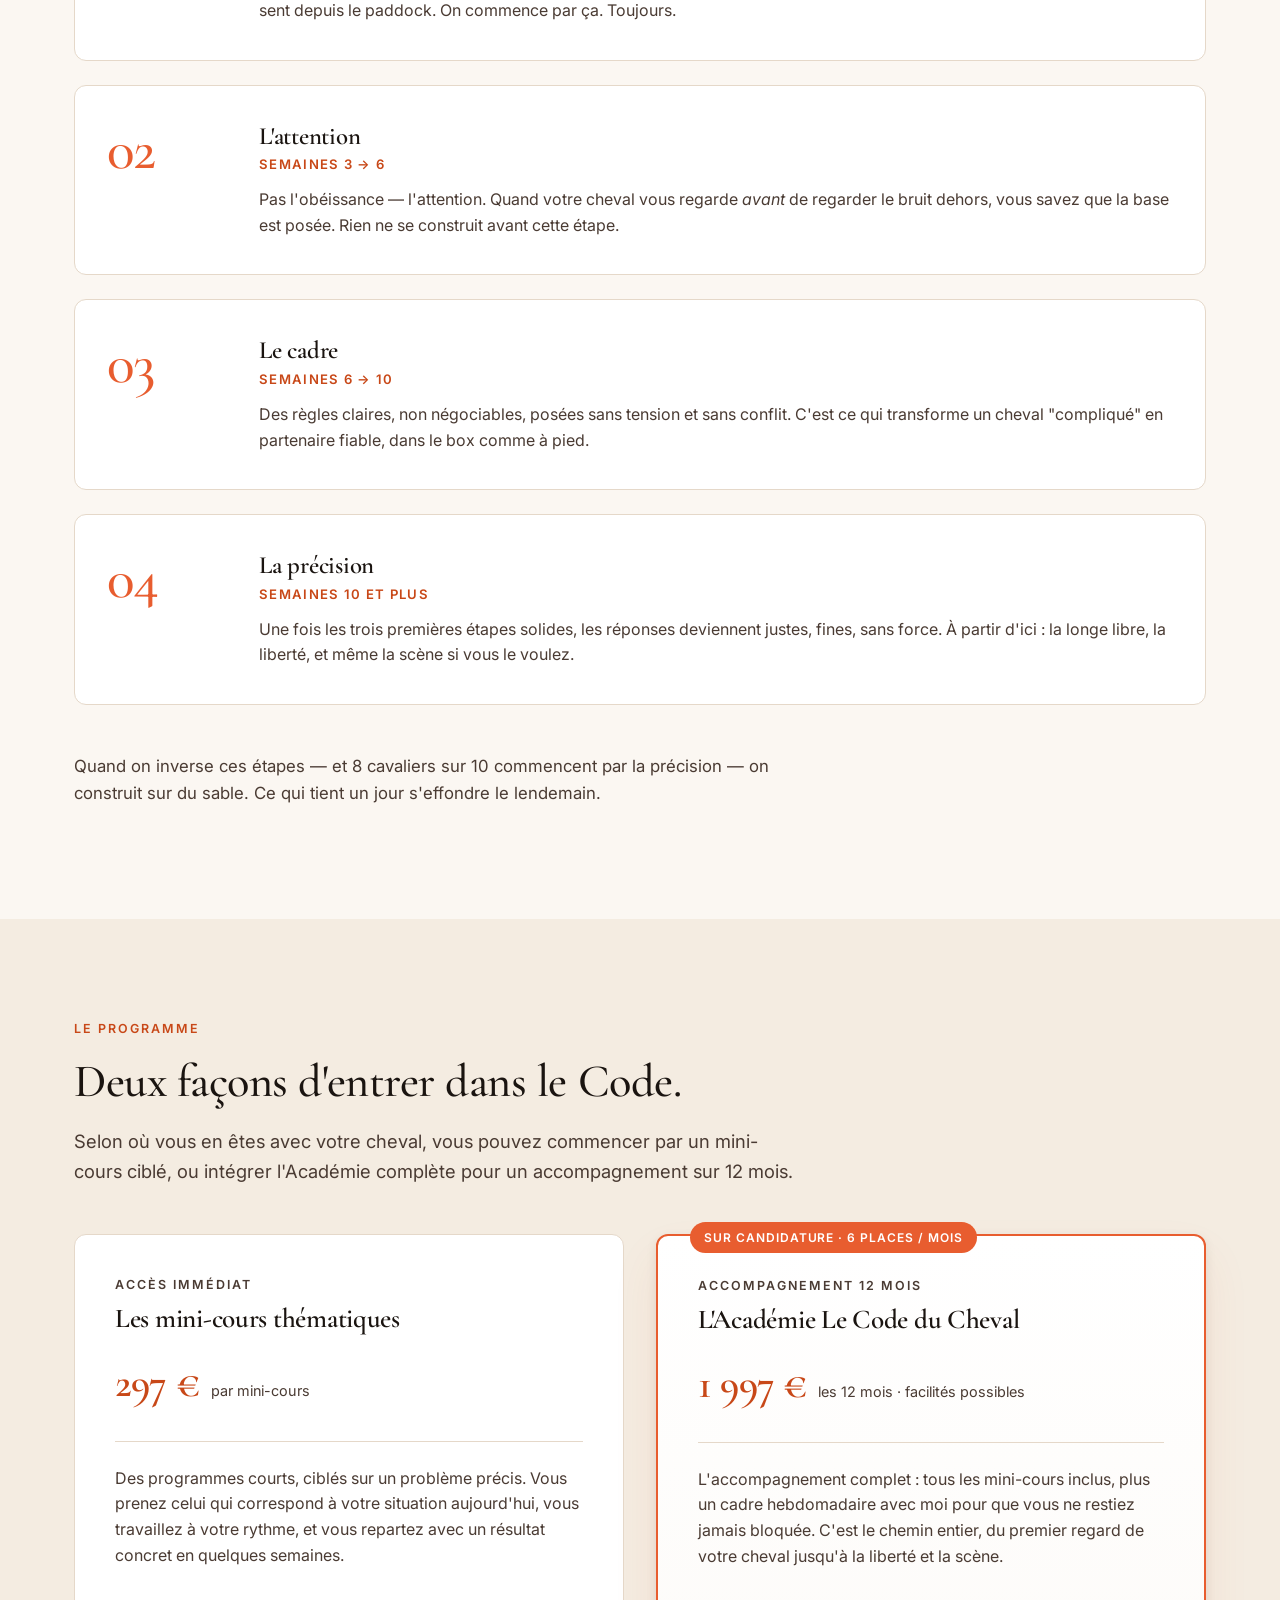
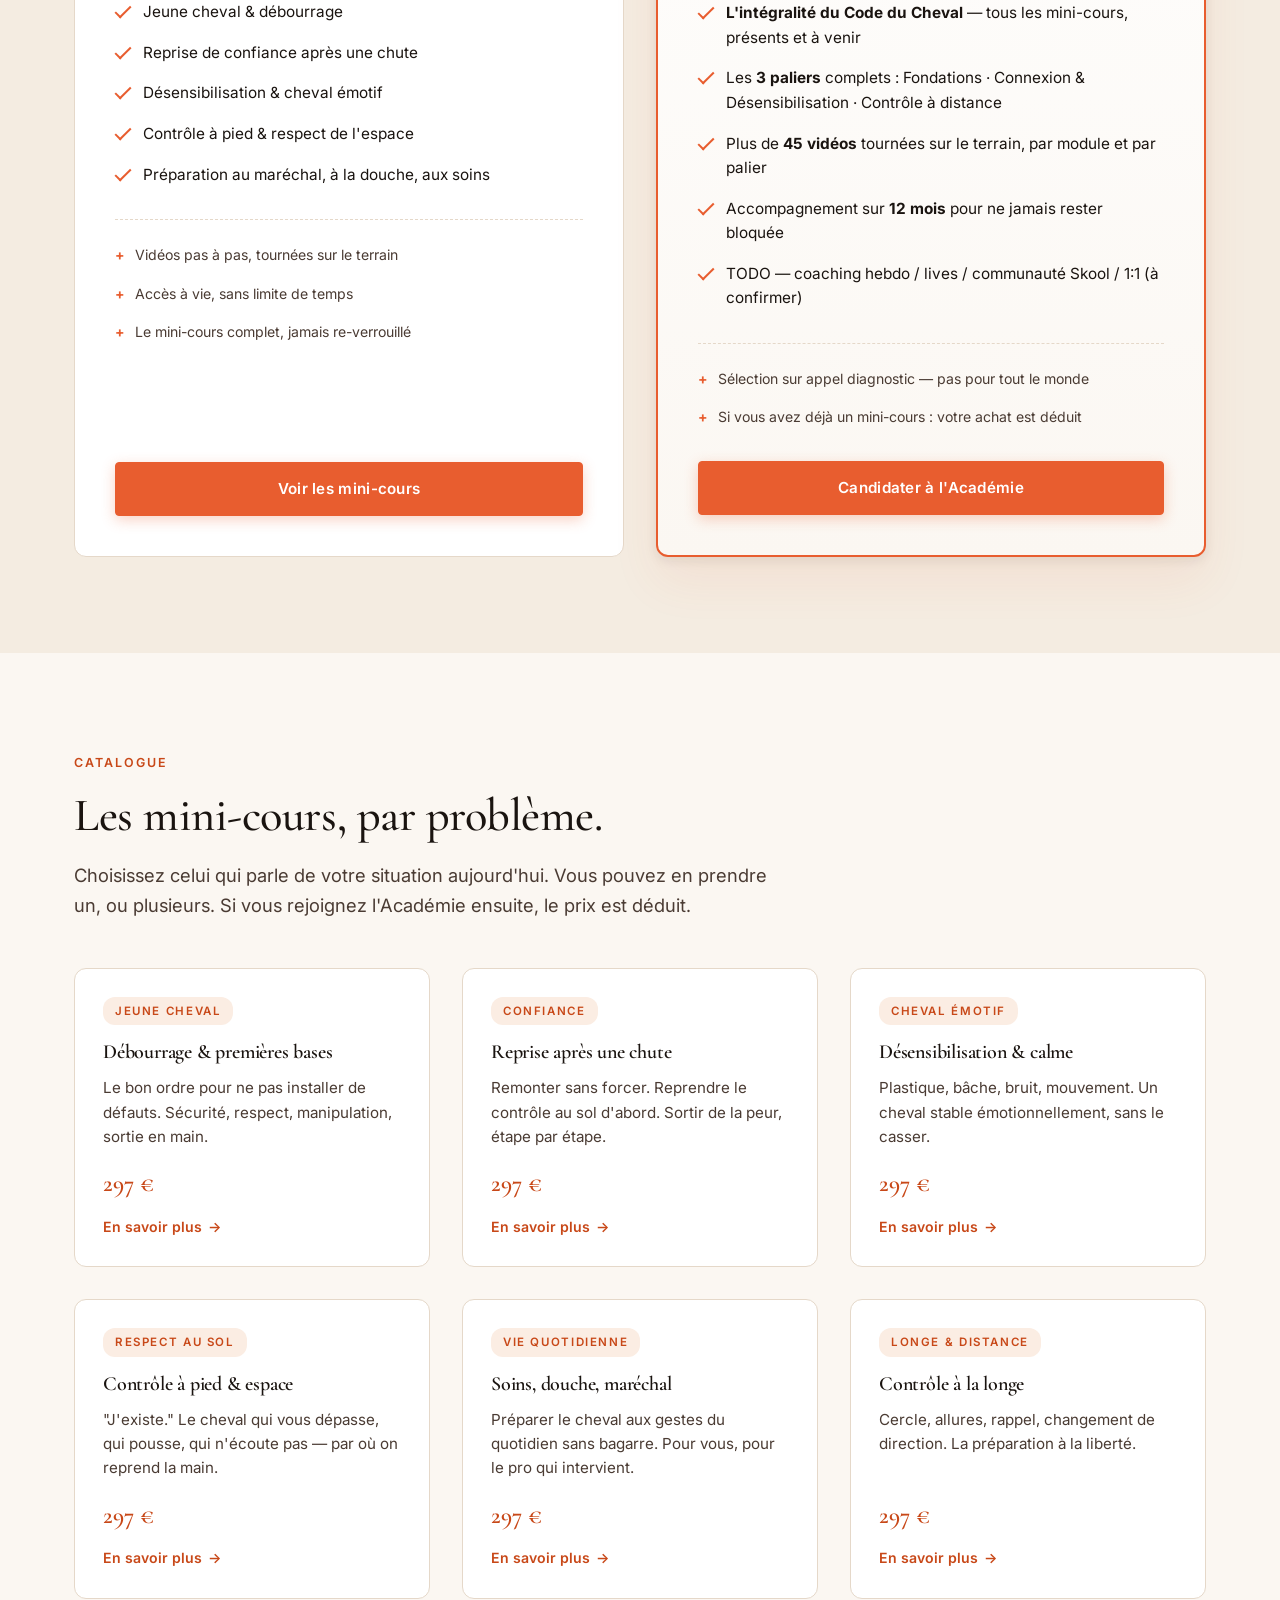
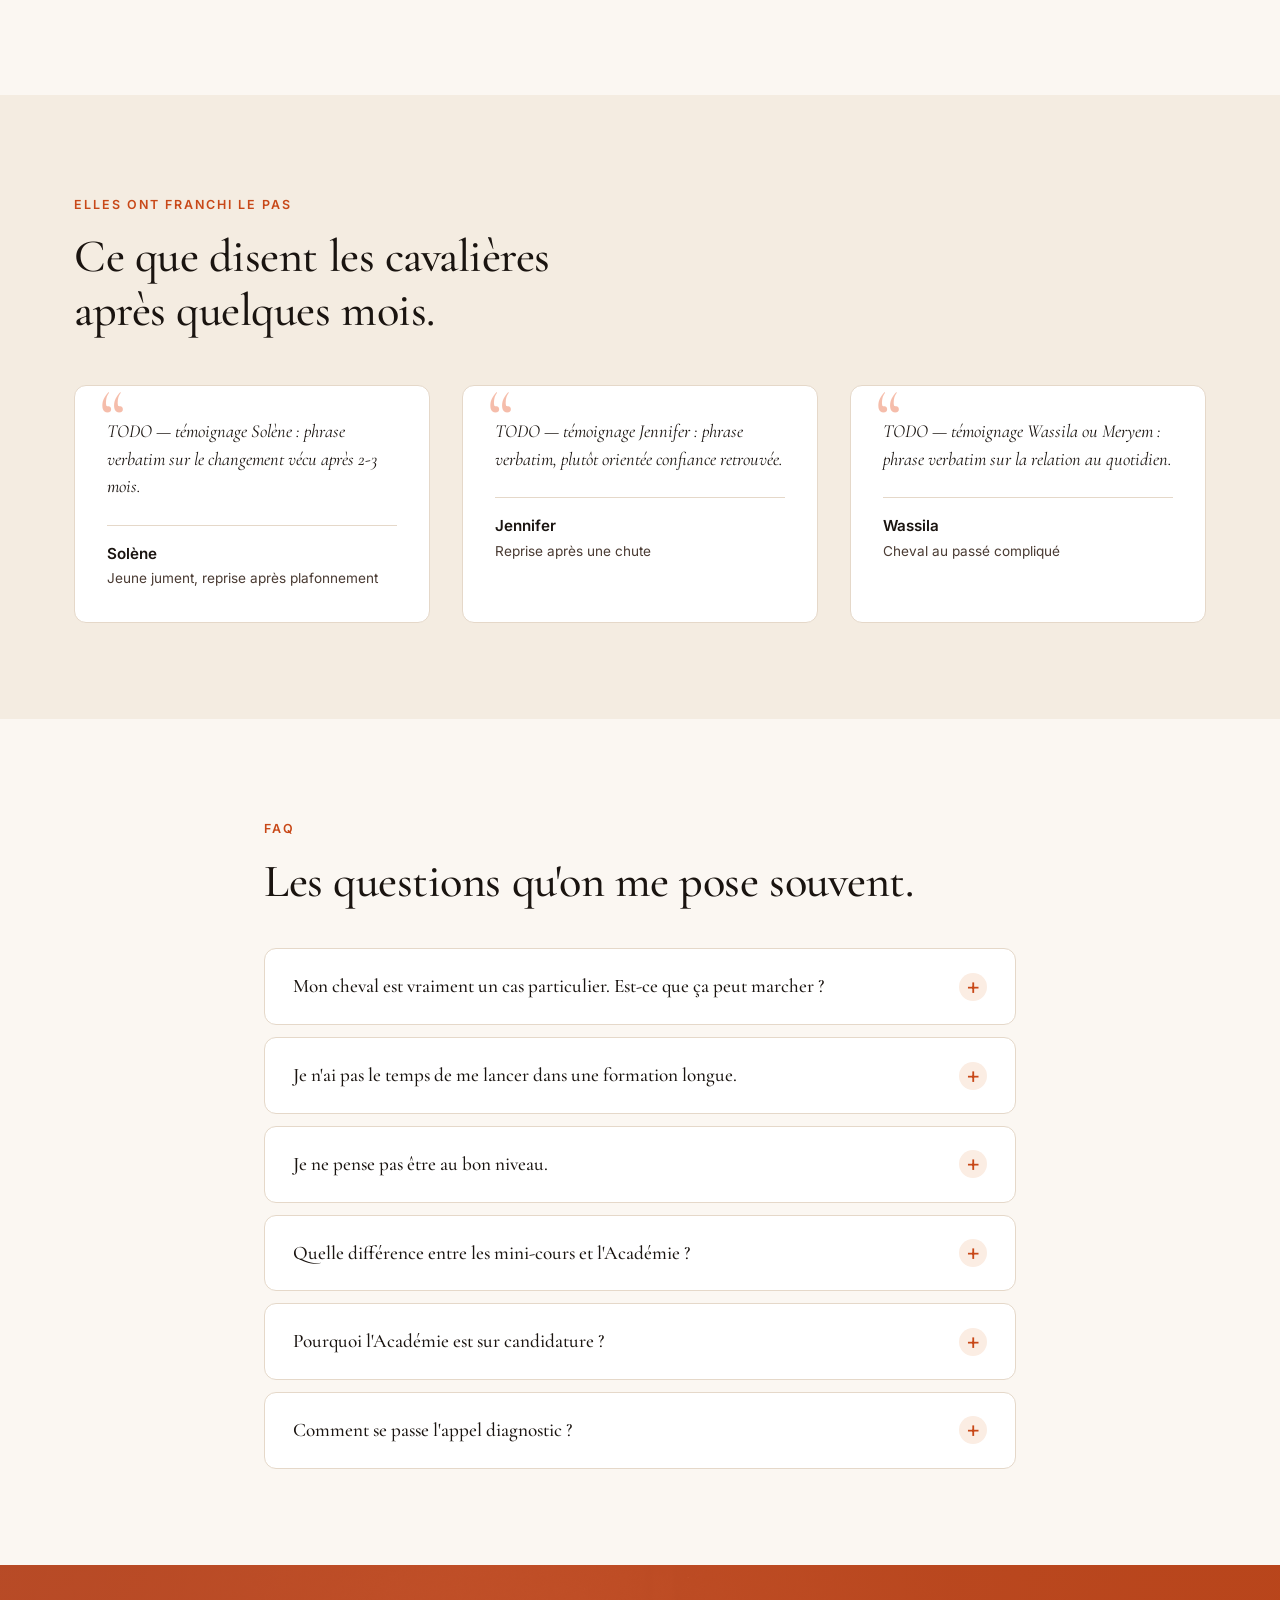
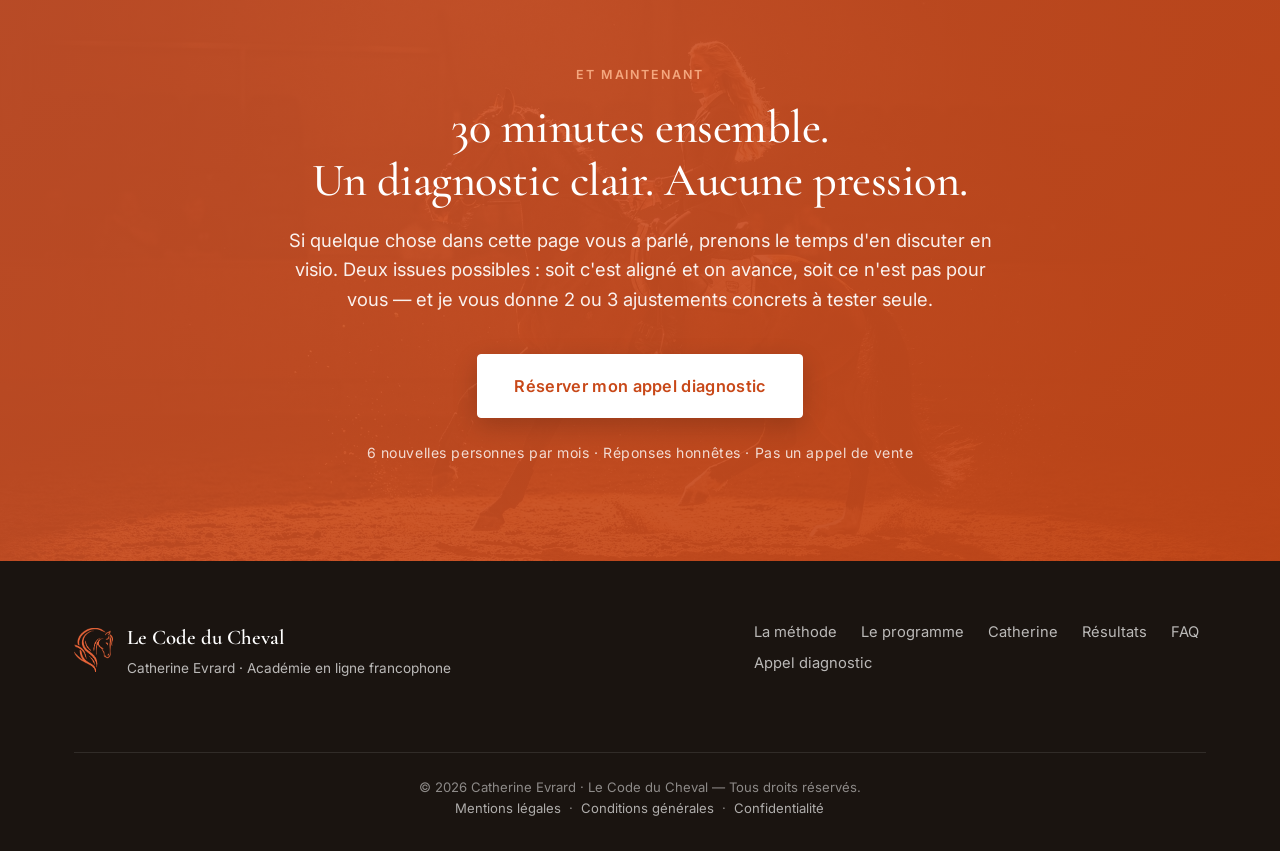
==== commit d76b7fb7: "Remplacer le mark SVG approximatif par le vrai logo PNG transparent - Extraction du masque vectoriel" ====
--- a/index.html
+++ b/index.html
@@ -15,7 +15,7 @@
   <header class="site-header" id="siteHeader">
     <div class="container header-inner">
       <a href="#top" class="brand">
-        <img src="assets/img/logo-mark.svg" alt="" class="brand-mark" aria-hidden="true" />
+        <img src="assets/img/logo-mark.png" alt="" class="brand-mark" aria-hidden="true" />
         <span class="brand-text">
           <span class="brand-title">Le Code du Cheval</span>
           <span class="brand-sub">Catherine Evrard</span>
@@ -461,7 +461,7 @@
   <footer class="site-footer">
     <div class="container footer-inner">
       <div class="footer-brand">
-        <img src="assets/img/logo-mark.svg" alt="" class="brand-mark brand-mark-light" aria-hidden="true" />
+        <img src="assets/img/logo-mark.png" alt="" class="brand-mark brand-mark-light" aria-hidden="true" />
         <div>
           <p class="footer-title">Le Code du Cheval</p>
           <p class="footer-sub">Catherine Evrard · Académie en ligne francophone</p>
--- a/assets/css/styles.css
+++ b/assets/css/styles.css
@@ -180,13 +180,15 @@
 }
 .brand:hover { color: var(--ink); }
 .brand-mark {
-  width: 44px;
+  width: auto;
   height: 44px;
   flex-shrink: 0;
-  color: var(--orange);
   object-fit: contain;
-}
-.brand-mark-light { color: var(--orange-soft); }
+  display: block;
+}
+.brand-mark-light {
+  filter: brightness(1.05) saturate(0.9);
+}
 .brand-text { display: flex; flex-direction: column; line-height: 1; }
 .brand-title {
   font-family: var(--font-serif);
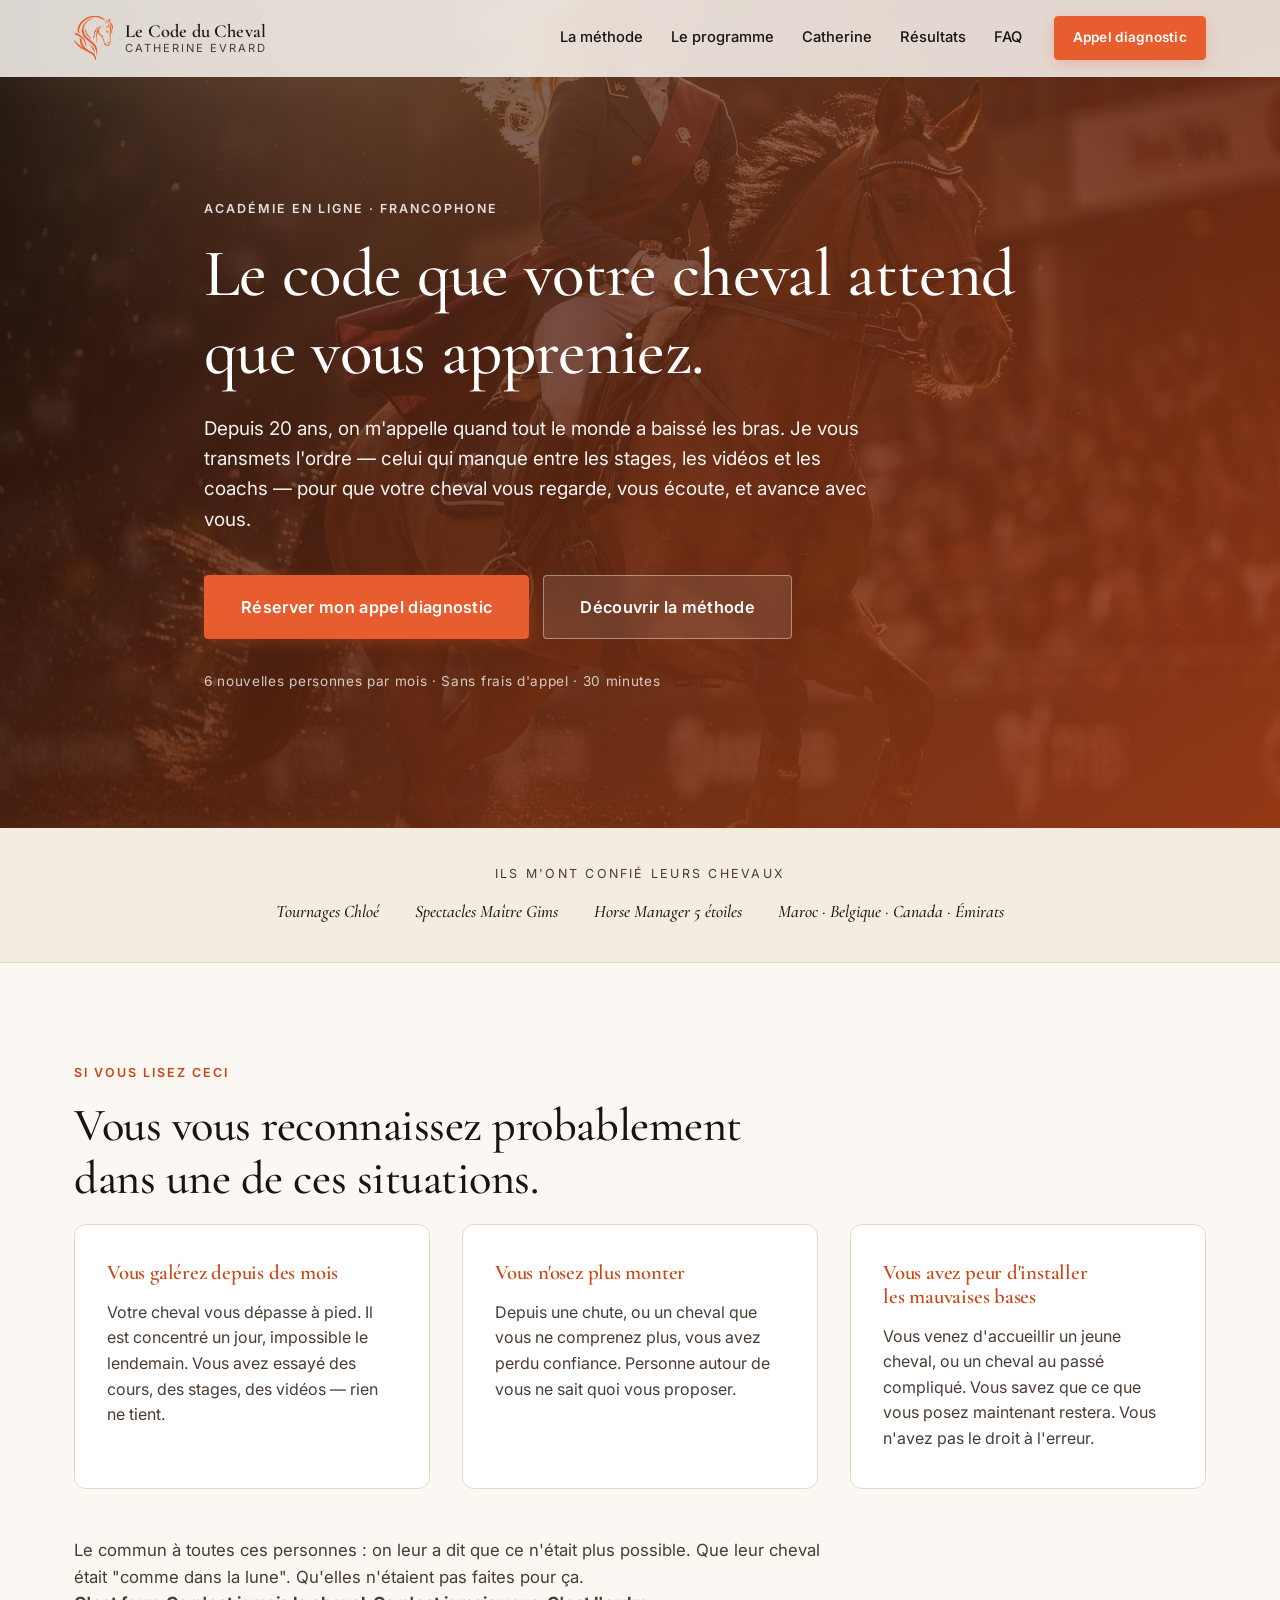
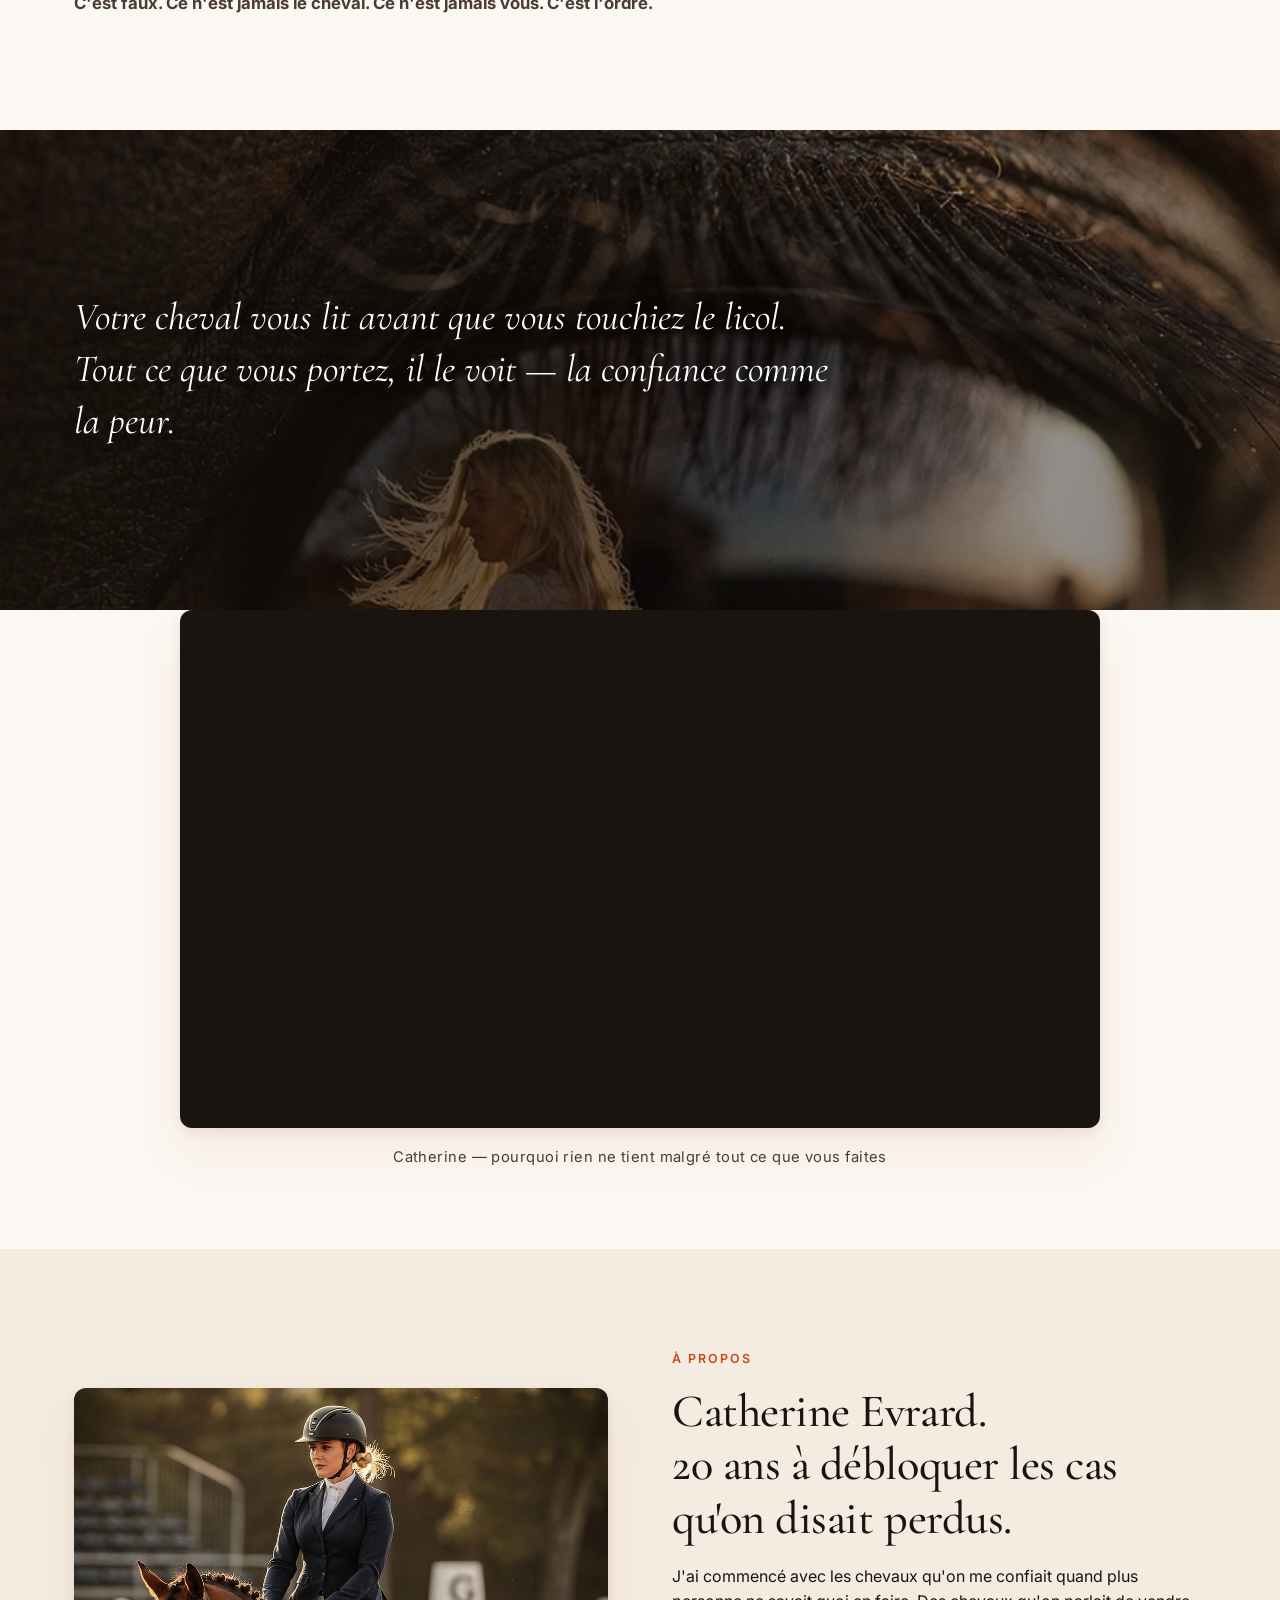
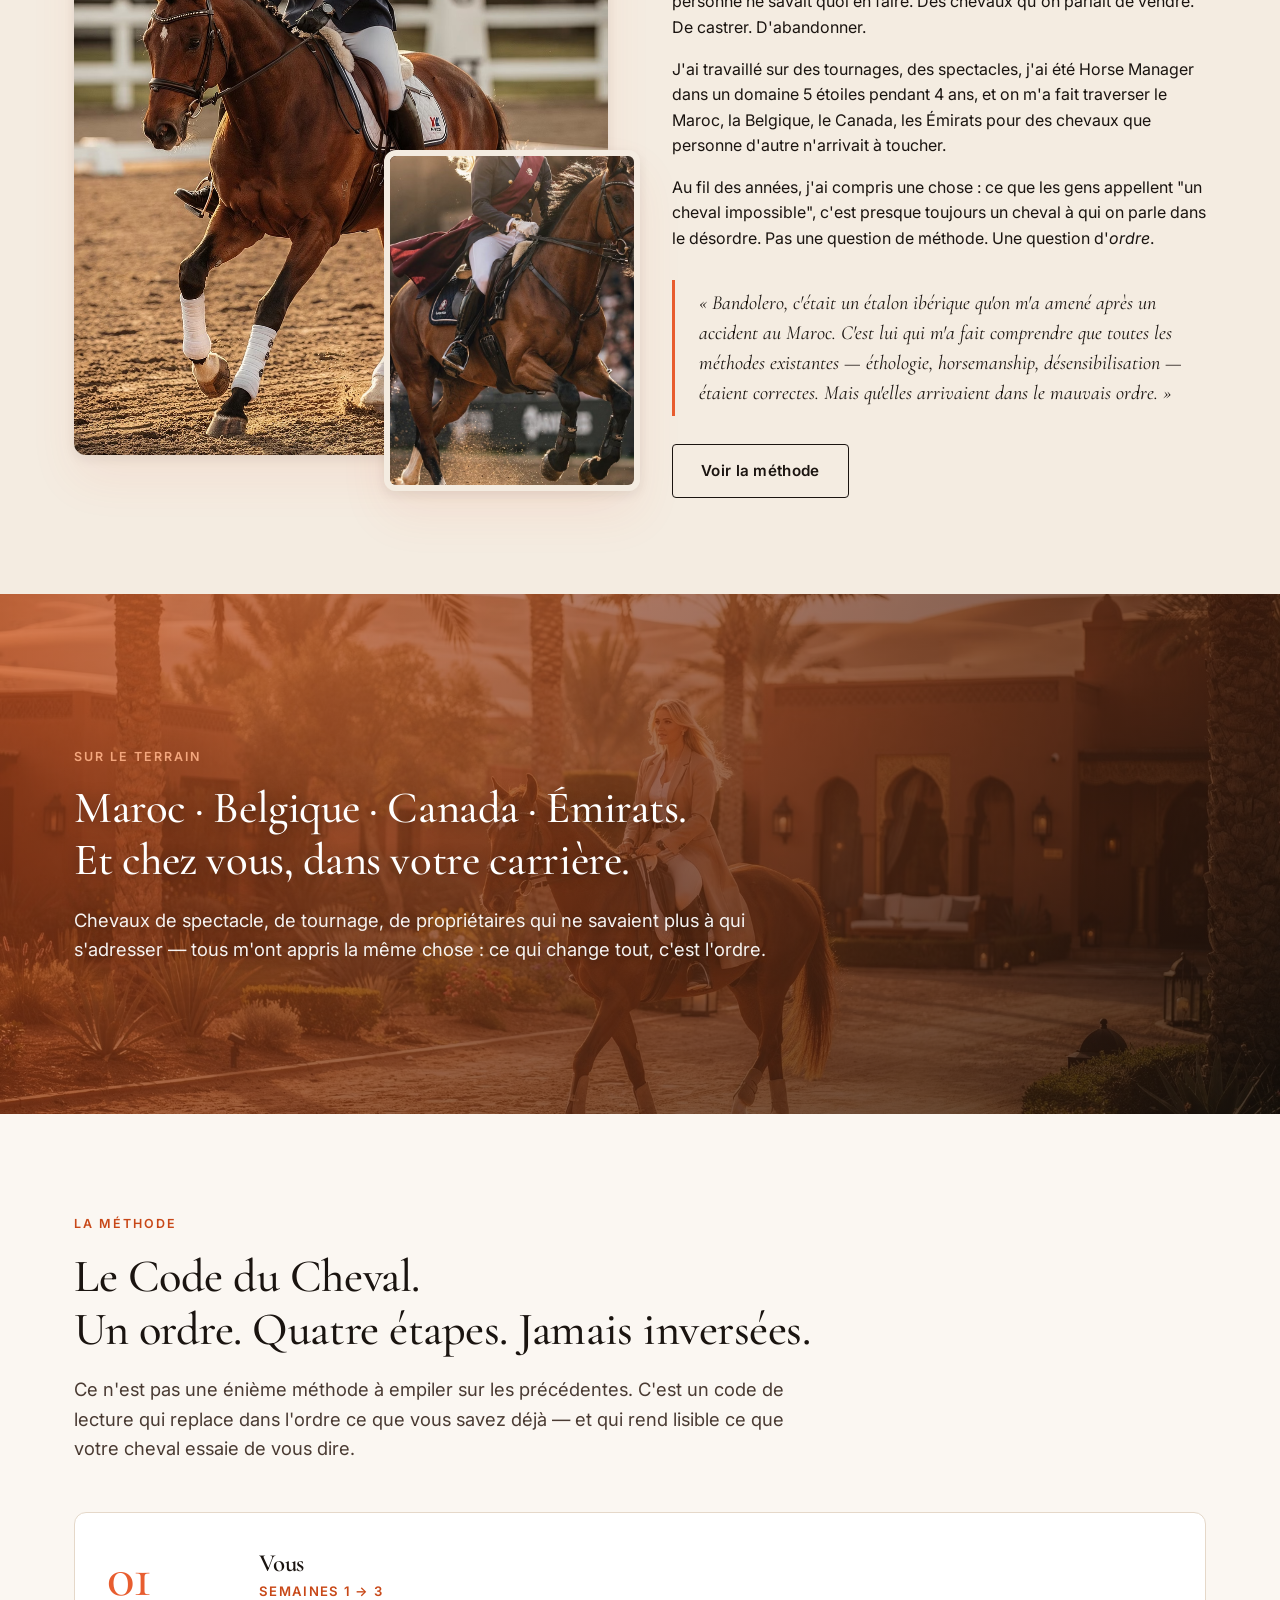
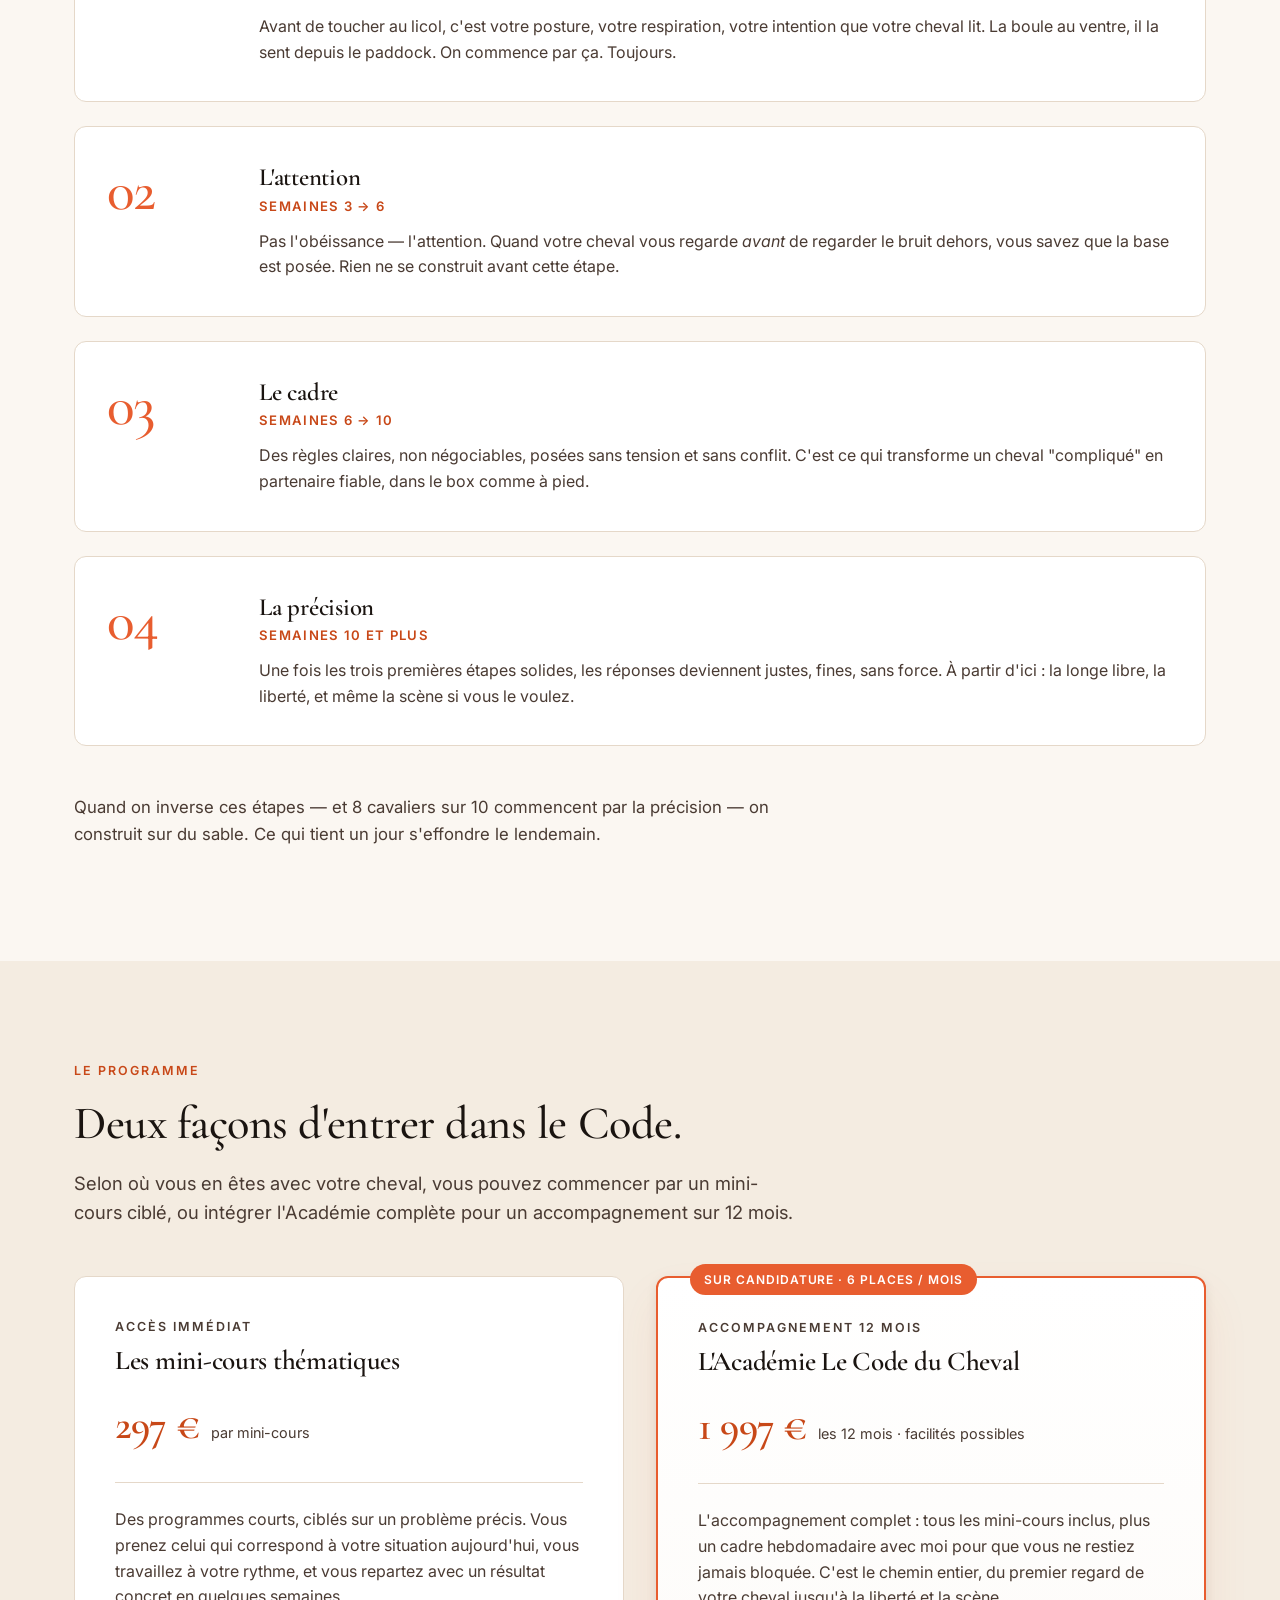
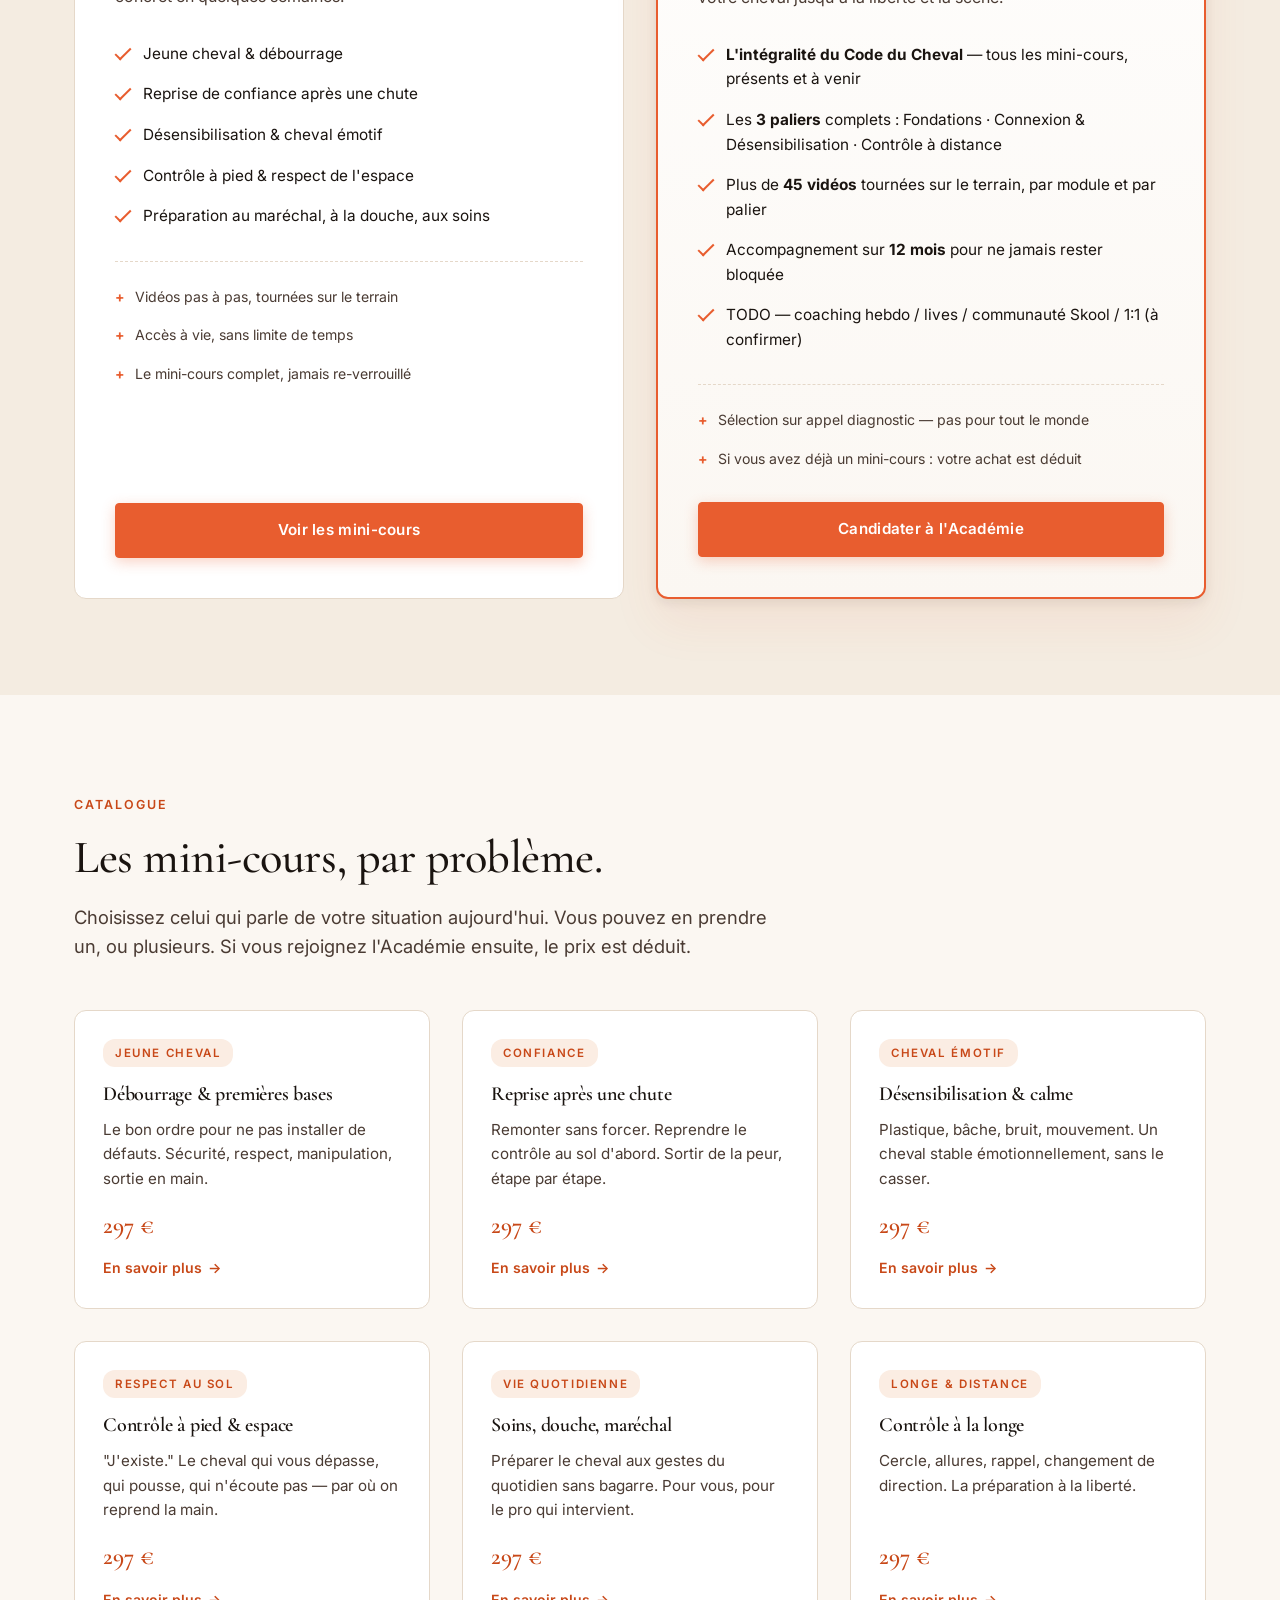
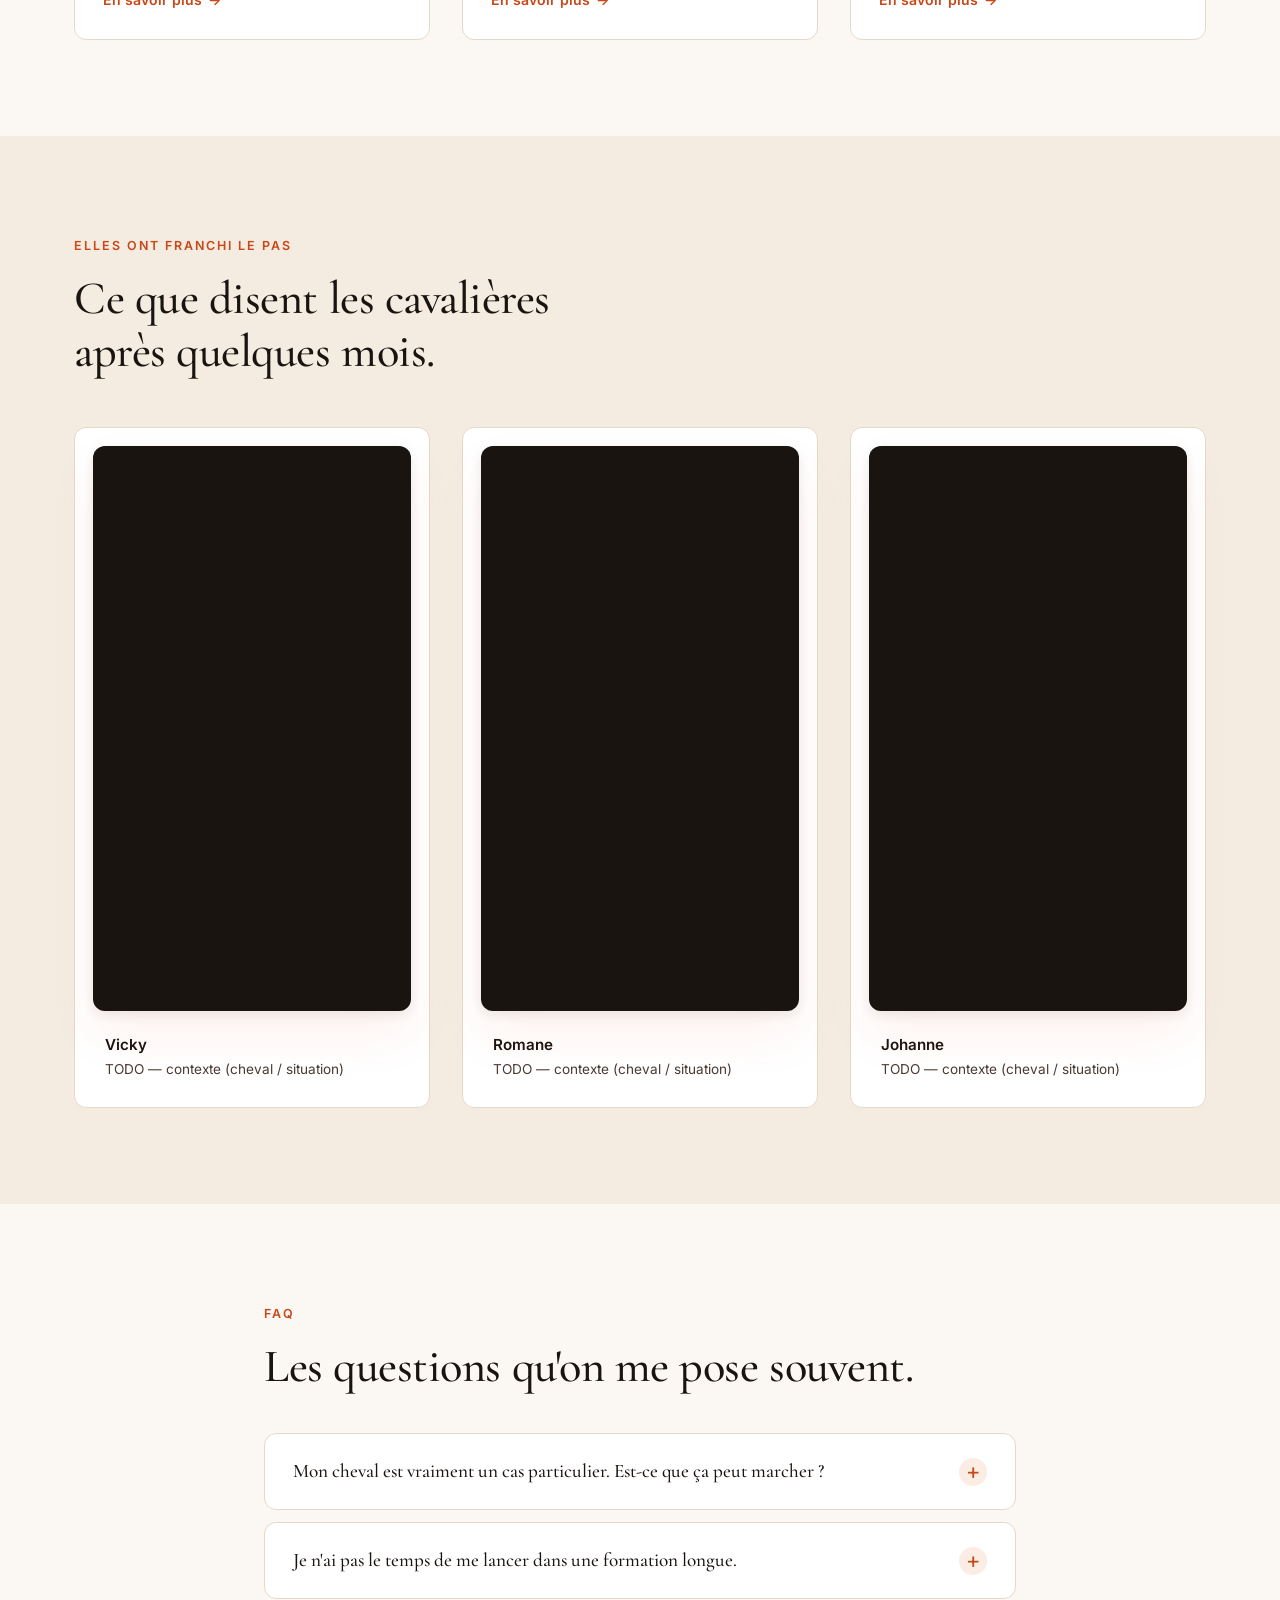
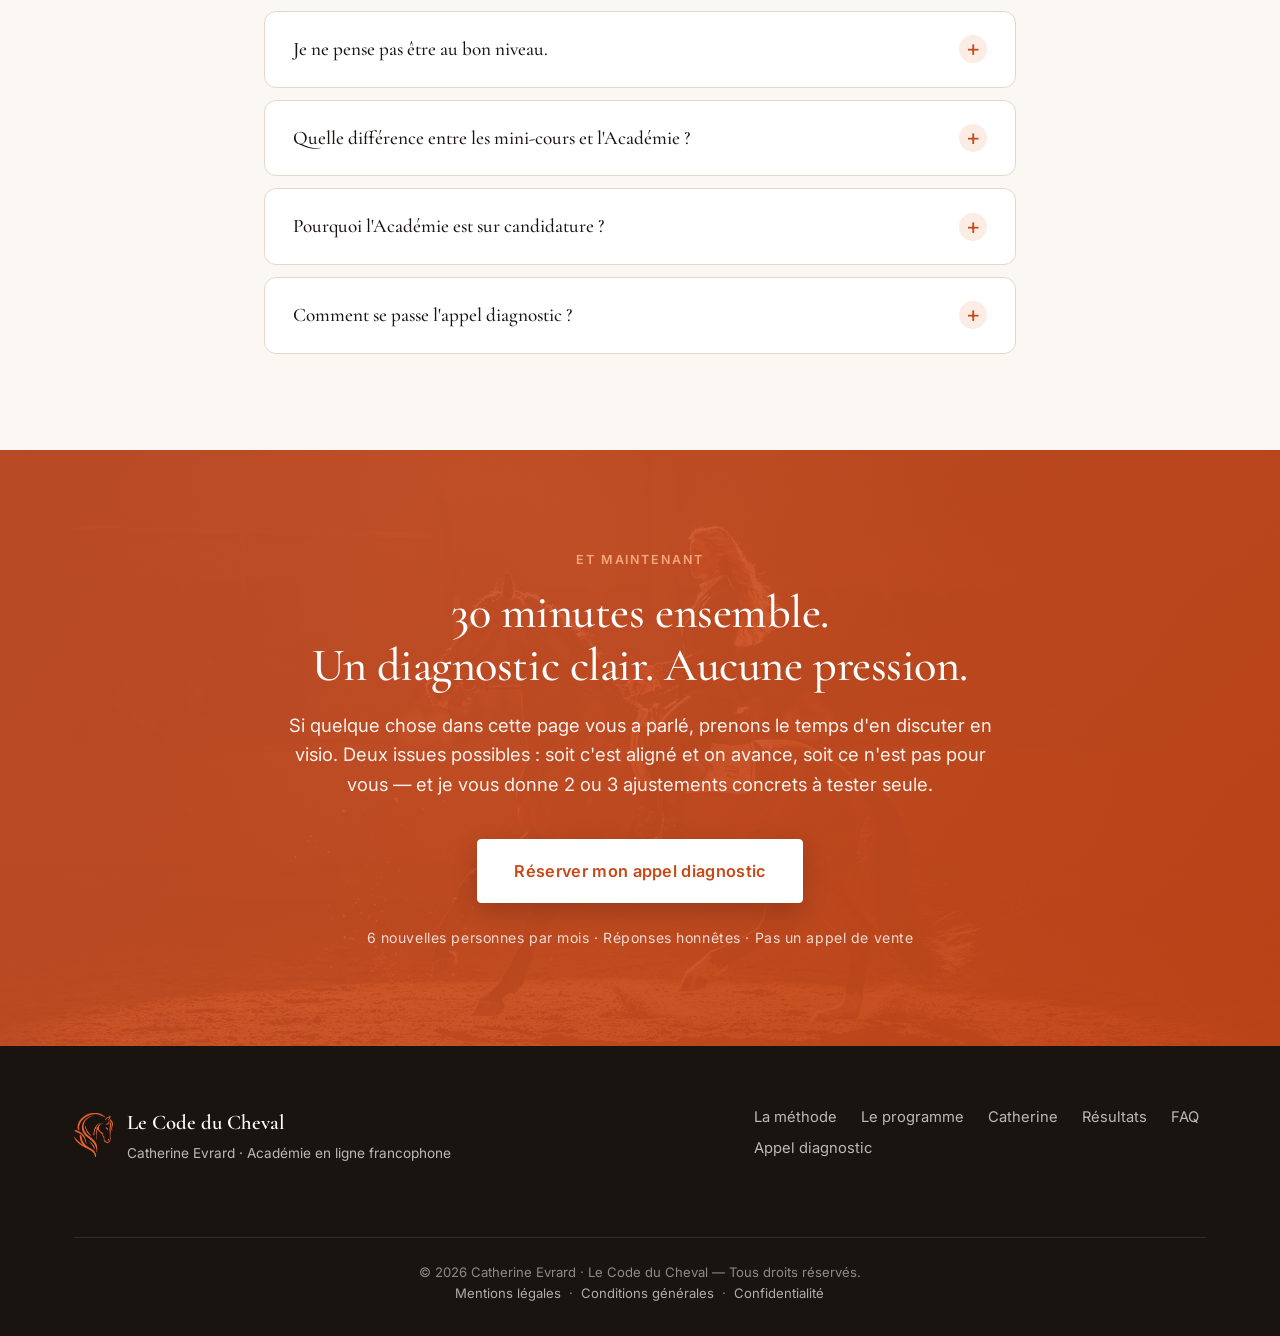
==== commit d98c9d0e: "Brancher la VSL Vimeo + 3 témoignages vidéo portrait - VSL Catherine (Vimeo 1173119215) en 16:9 dans" ====
--- a/index.html
+++ b/index.html
@@ -109,16 +109,20 @@
       </div>
     </section>
 
-    <!-- VIDEO / VSL PLACEHOLDER -->
+    <!-- VSL -->
     <section class="section section-vsl" id="video">
       <div class="container">
         <div class="video-wrap">
-          <div class="video-placeholder">
-            <button class="video-play" aria-label="Lire la vidéo">
-              <svg viewBox="0 0 24 24" aria-hidden="true"><path d="M8 5v14l11-7z"/></svg>
-            </button>
-            <p class="video-caption">Catherine — pourquoi rien ne tient malgré tout ce que vous faites · 8&nbsp;min</p>
+          <div class="vimeo-embed vimeo-16-9">
+            <iframe
+              src="https://player.vimeo.com/video/1173119215?title=0&amp;byline=0&amp;portrait=0&amp;badge=0&amp;autopause=0"
+              allow="autoplay; fullscreen; picture-in-picture; clipboard-write; encrypted-media; web-share"
+              referrerpolicy="strict-origin-when-cross-origin"
+              title="VSL — Le Code du Cheval"
+              loading="lazy">
+            </iframe>
           </div>
+          <p class="video-caption-below">Catherine — pourquoi rien ne tient malgré tout ce que vous faites</p>
         </div>
       </div>
     </section>
@@ -373,31 +377,51 @@
         <h2 class="section-title">Ce que disent les cavalières<br/>après quelques mois.</h2>
 
         <div class="grid grid-3 testimonials">
-          <figure class="testimonial">
-            <blockquote>
-              TODO — témoignage Solène : phrase verbatim sur le changement vécu après 2-3 mois.
-            </blockquote>
+          <figure class="testimonial testimonial-video">
+            <div class="vimeo-embed vimeo-9-16">
+              <iframe
+                src="https://player.vimeo.com/video/1173133744?title=0&amp;byline=0&amp;portrait=0&amp;badge=0&amp;autopause=0"
+                allow="autoplay; fullscreen; picture-in-picture; clipboard-write; encrypted-media; web-share"
+                referrerpolicy="strict-origin-when-cross-origin"
+                title="Témoignage de Vicky"
+                loading="lazy">
+              </iframe>
+            </div>
             <figcaption>
-              <span class="t-name">Solène</span>
-              <span class="t-context">Jeune jument, reprise après plafonnement</span>
+              <span class="t-name">Vicky</span>
+              <span class="t-context">TODO — contexte (cheval / situation)</span>
             </figcaption>
           </figure>
-          <figure class="testimonial">
-            <blockquote>
-              TODO — témoignage Jennifer : phrase verbatim, plutôt orientée confiance retrouvée.
-            </blockquote>
+
+          <figure class="testimonial testimonial-video">
+            <div class="vimeo-embed vimeo-9-16">
+              <iframe
+                src="https://player.vimeo.com/video/1173133754?title=0&amp;byline=0&amp;portrait=0&amp;badge=0&amp;autopause=0"
+                allow="autoplay; fullscreen; picture-in-picture; clipboard-write; encrypted-media; web-share"
+                referrerpolicy="strict-origin-when-cross-origin"
+                title="Témoignage de Romane"
+                loading="lazy">
+              </iframe>
+            </div>
             <figcaption>
-              <span class="t-name">Jennifer</span>
-              <span class="t-context">Reprise après une chute</span>
+              <span class="t-name">Romane</span>
+              <span class="t-context">TODO — contexte (cheval / situation)</span>
             </figcaption>
           </figure>
-          <figure class="testimonial">
-            <blockquote>
-              TODO — témoignage Wassila ou Meryem : phrase verbatim sur la relation au quotidien.
-            </blockquote>
+
+          <figure class="testimonial testimonial-video">
+            <div class="vimeo-embed vimeo-9-16">
+              <iframe
+                src="https://player.vimeo.com/video/1173133726?title=0&amp;byline=0&amp;portrait=0&amp;badge=0&amp;autopause=0"
+                allow="autoplay; fullscreen; picture-in-picture; clipboard-write; encrypted-media; web-share"
+                referrerpolicy="strict-origin-when-cross-origin"
+                title="Témoignage de Johanne"
+                loading="lazy">
+              </iframe>
+            </div>
             <figcaption>
-              <span class="t-name">Wassila</span>
-              <span class="t-context">Cheval au passé compliqué</span>
+              <span class="t-name">Johanne</span>
+              <span class="t-context">TODO — contexte (cheval / situation)</span>
             </figcaption>
           </figure>
         </div>
--- a/assets/css/styles.css
+++ b/assets/css/styles.css
@@ -461,50 +461,29 @@
   max-width: 920px;
   margin: 0 auto;
 }
-.video-placeholder {
-  position: relative;
-  aspect-ratio: 16 / 9;
-  background:
-    linear-gradient(135deg, var(--ink) 0%, var(--ink-soft) 100%);
+.vimeo-embed {
+  position: relative;
+  width: 100%;
   border-radius: var(--radius-lg);
   overflow: hidden;
-  display: flex;
-  align-items: center;
-  justify-content: center;
+  background: var(--ink);
   box-shadow: var(--shadow-lg);
 }
-.video-play {
-  width: 88px;
-  height: 88px;
-  border-radius: 50%;
-  background: var(--orange);
-  border: none;
-  display: flex;
-  align-items: center;
-  justify-content: center;
-  color: var(--white);
-  transition: all 0.2s ease;
-  box-shadow: 0 8px 32px rgba(232, 93, 47, 0.5);
-}
-.video-play:hover {
-  transform: scale(1.08);
-  background: var(--orange-deep);
-}
-.video-play svg {
-  width: 36px; height: 36px;
-  fill: currentColor;
-  margin-left: 4px;
-}
-.video-caption {
-  position: absolute;
-  bottom: 24px;
-  left: 50%;
-  transform: translateX(-50%);
-  color: rgba(255, 255, 255, 0.9);
-  font-size: 0.9rem;
-  letter-spacing: 0.04em;
-  margin: 0;
-  white-space: nowrap;
+.vimeo-embed iframe {
+  position: absolute;
+  inset: 0;
+  width: 100%;
+  height: 100%;
+  border: 0;
+}
+.vimeo-16-9 { padding-top: 56.25%; }
+.vimeo-9-16 { padding-top: 177.78%; }
+.video-caption-below {
+  text-align: center;
+  margin: 18px 0 0;
+  font-size: 0.92rem;
+  color: var(--ink-soft);
+  letter-spacing: 0.03em;
 }
 
 /* ---------- Story / À propos ---------- */
@@ -791,35 +770,26 @@
 .testimonials { margin-top: 3rem; }
 .testimonial {
   background: var(--white);
-  padding: 32px;
+  padding: 18px;
   border-radius: var(--radius-lg);
   border: 1px solid var(--line);
   margin: 0;
-  position: relative;
-}
-.testimonial::before {
-  content: '“';
-  position: absolute;
-  top: -8px; left: 24px;
-  font-family: var(--font-serif);
-  font-size: 5rem;
-  line-height: 1;
-  color: var(--orange);
-  opacity: 0.4;
-}
-.testimonial blockquote {
-  margin: 0 0 24px;
-  font-family: var(--font-serif);
-  font-size: 1.15rem;
-  font-style: italic;
-  line-height: 1.5;
-  color: var(--ink);
+  display: flex;
+  flex-direction: column;
+  transition: all 0.25s ease;
+}
+.testimonial:hover {
+  border-color: var(--orange-soft);
+  box-shadow: var(--shadow-lg);
+  transform: translateY(-3px);
+}
+.testimonial-video .vimeo-embed {
+  margin-bottom: 18px;
 }
 .testimonial figcaption {
   display: flex;
   flex-direction: column;
-  padding-top: 16px;
-  border-top: 1px solid var(--line);
+  padding: 4px 12px 8px;
 }
 .t-name {
   font-weight: 600;
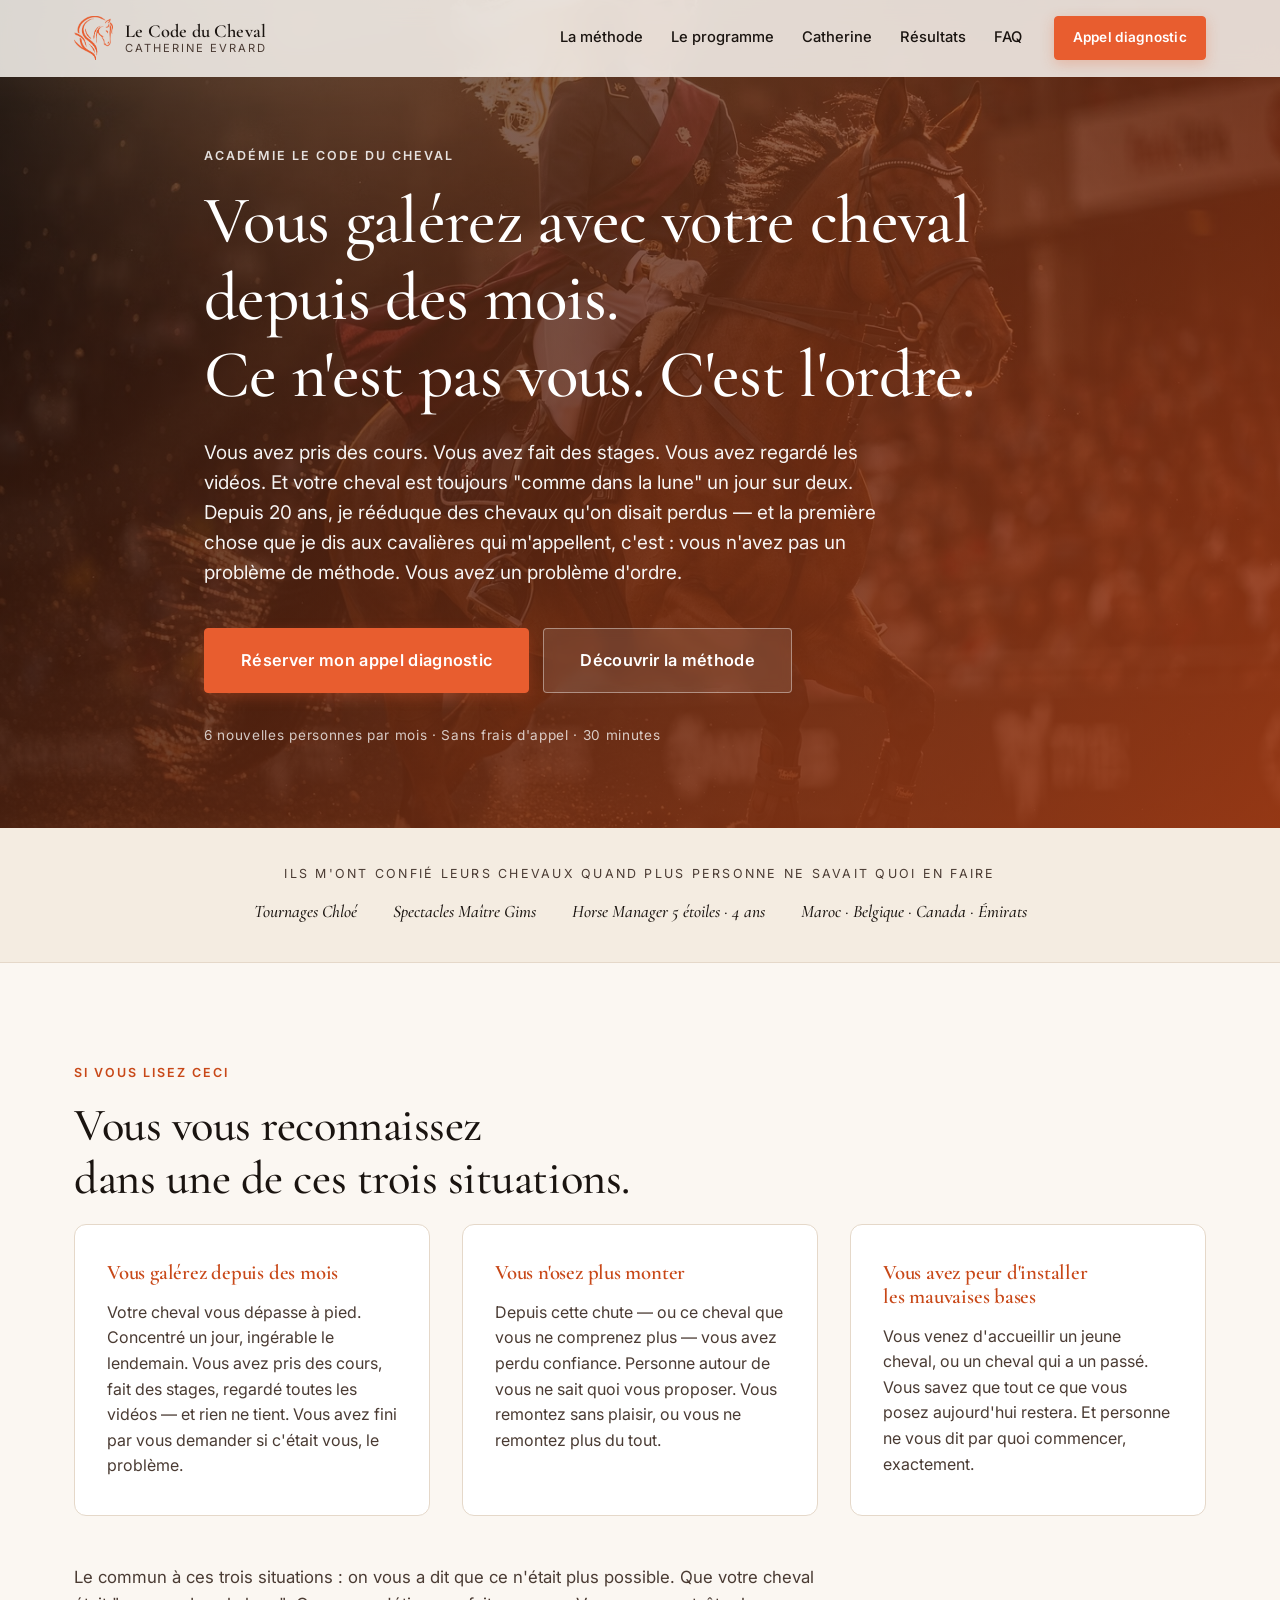
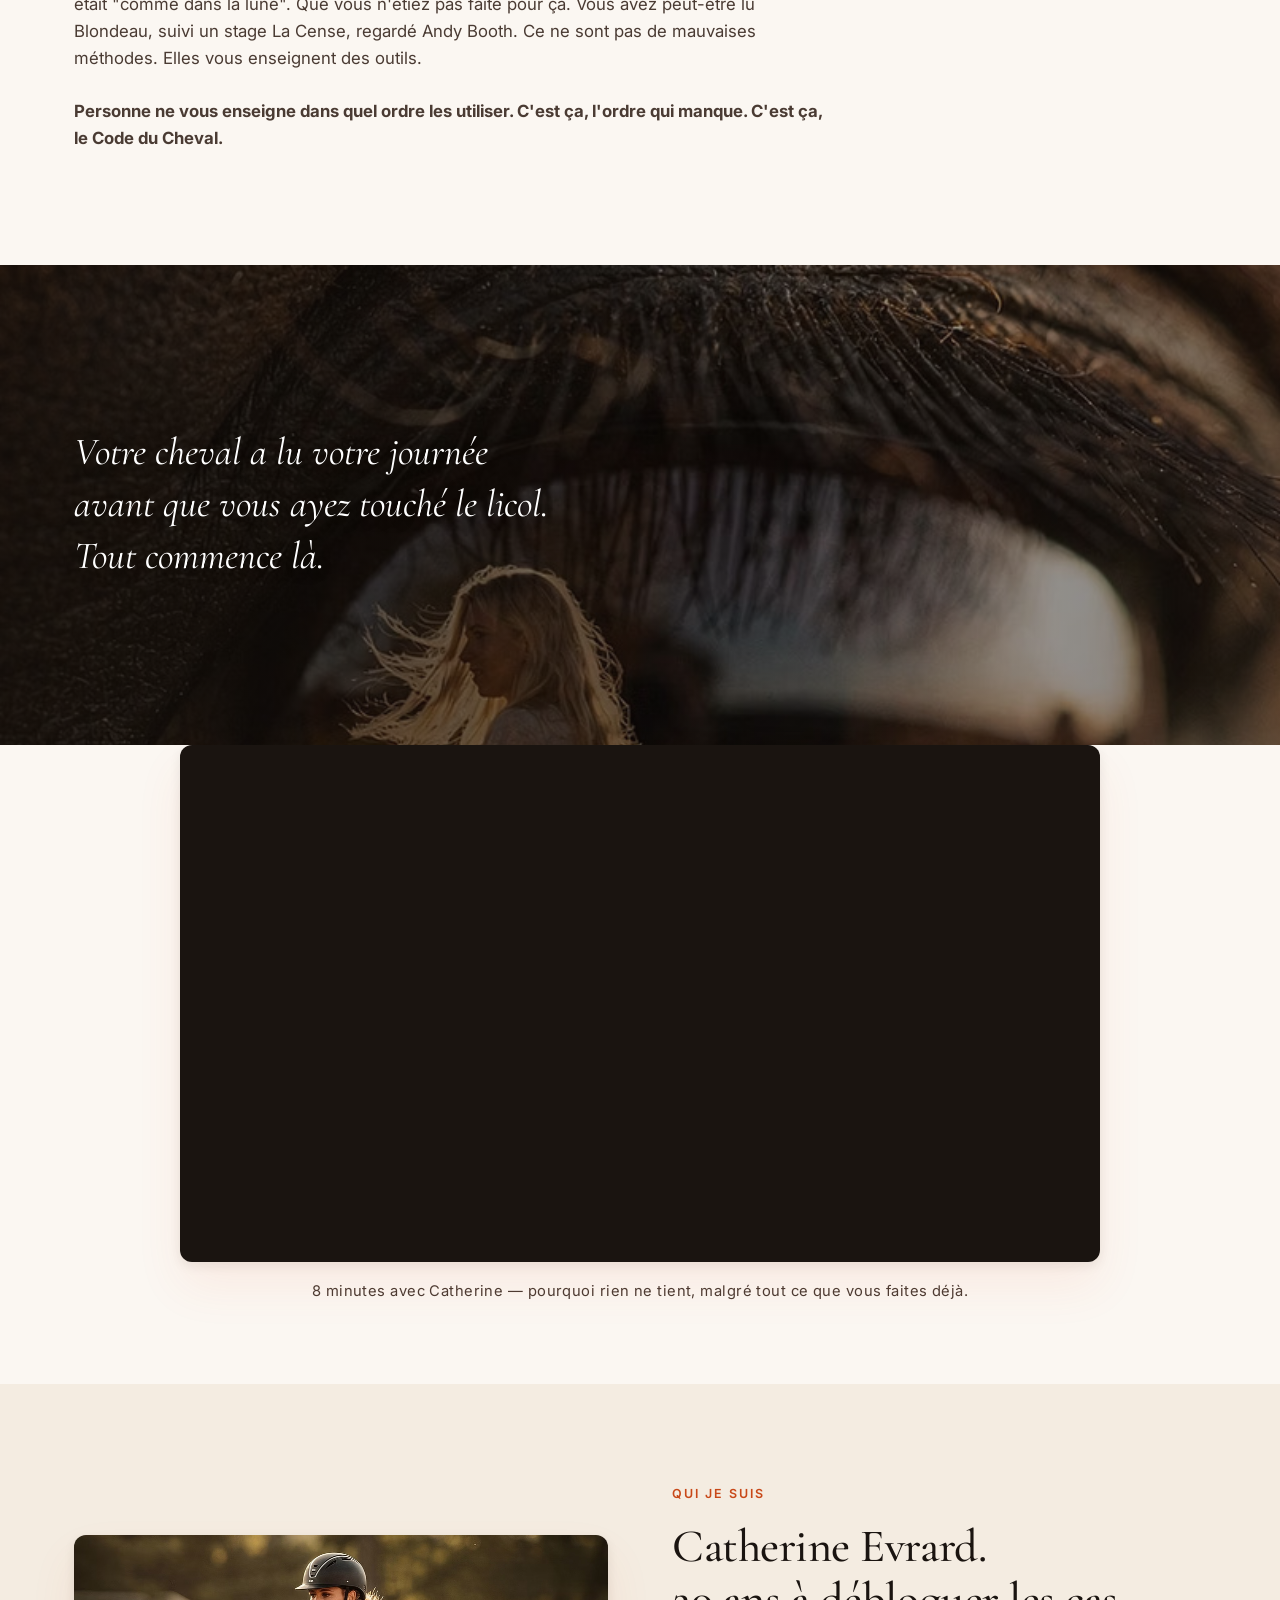
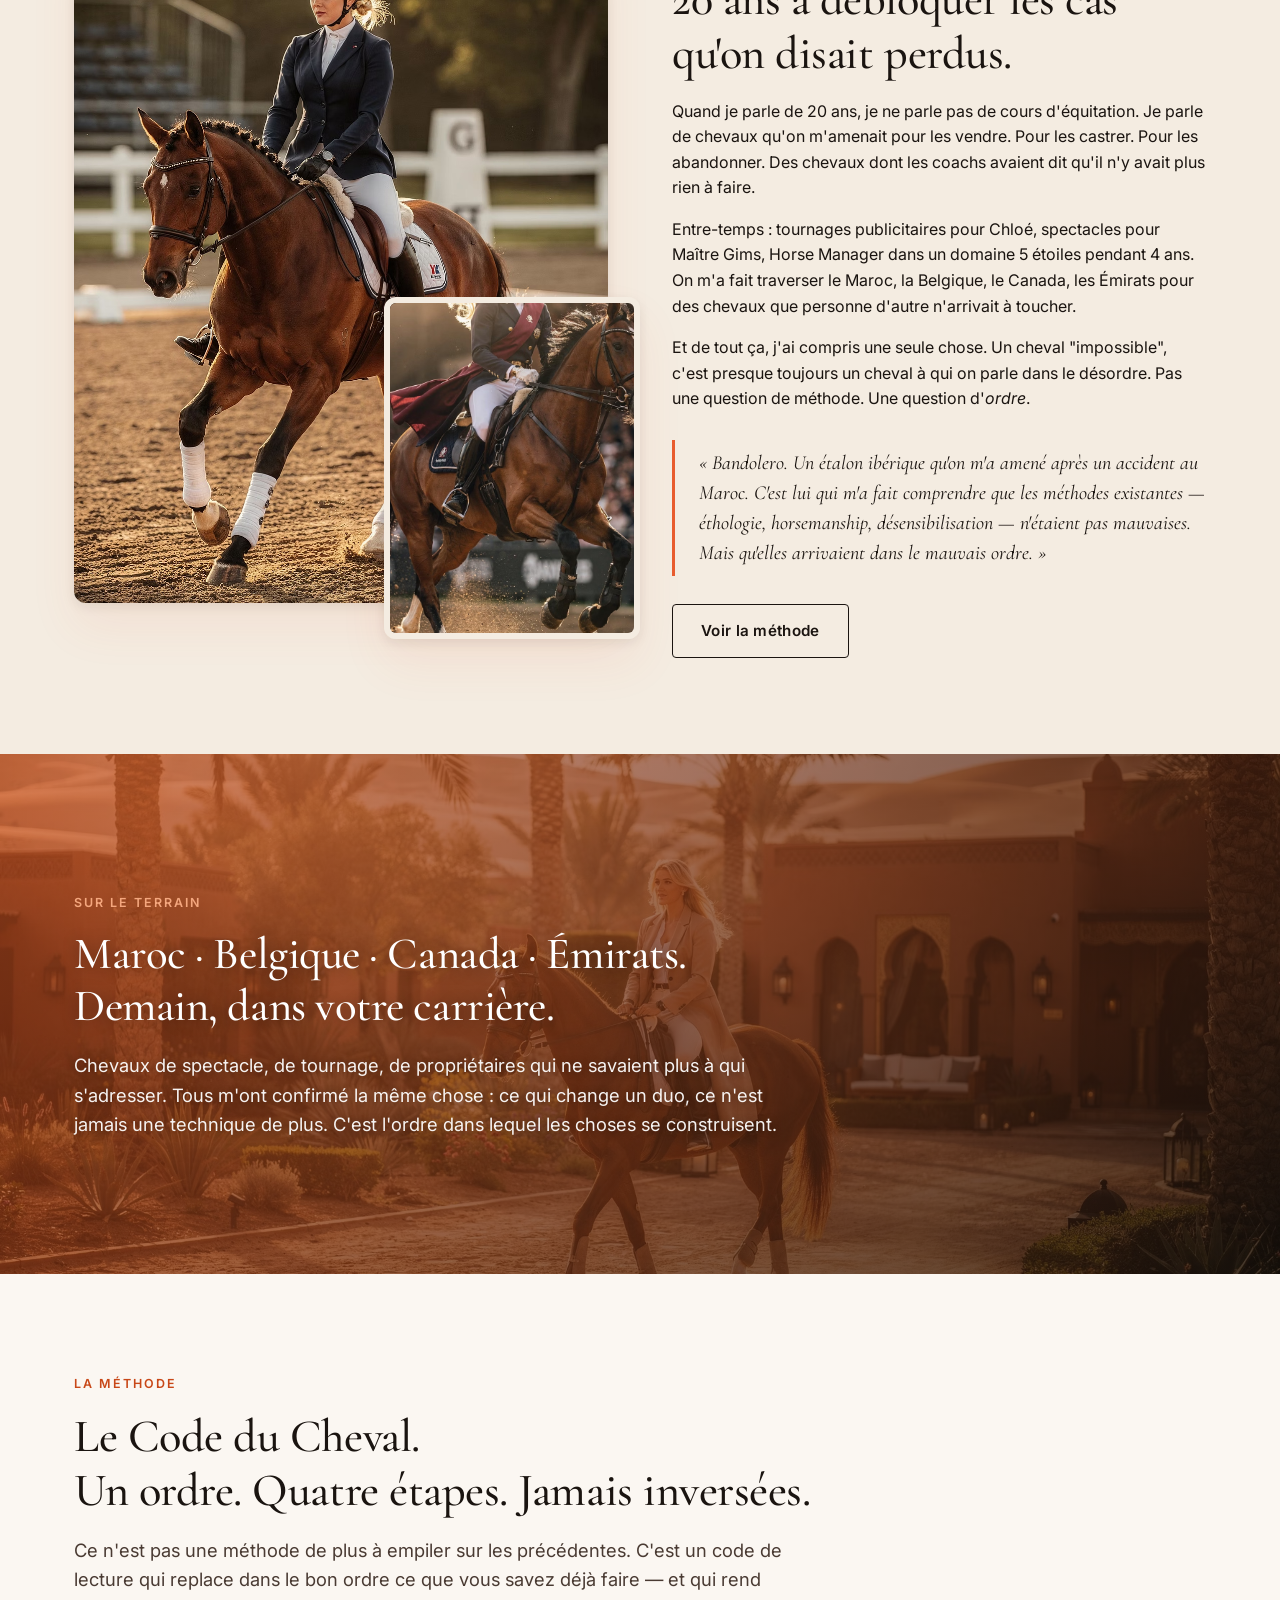
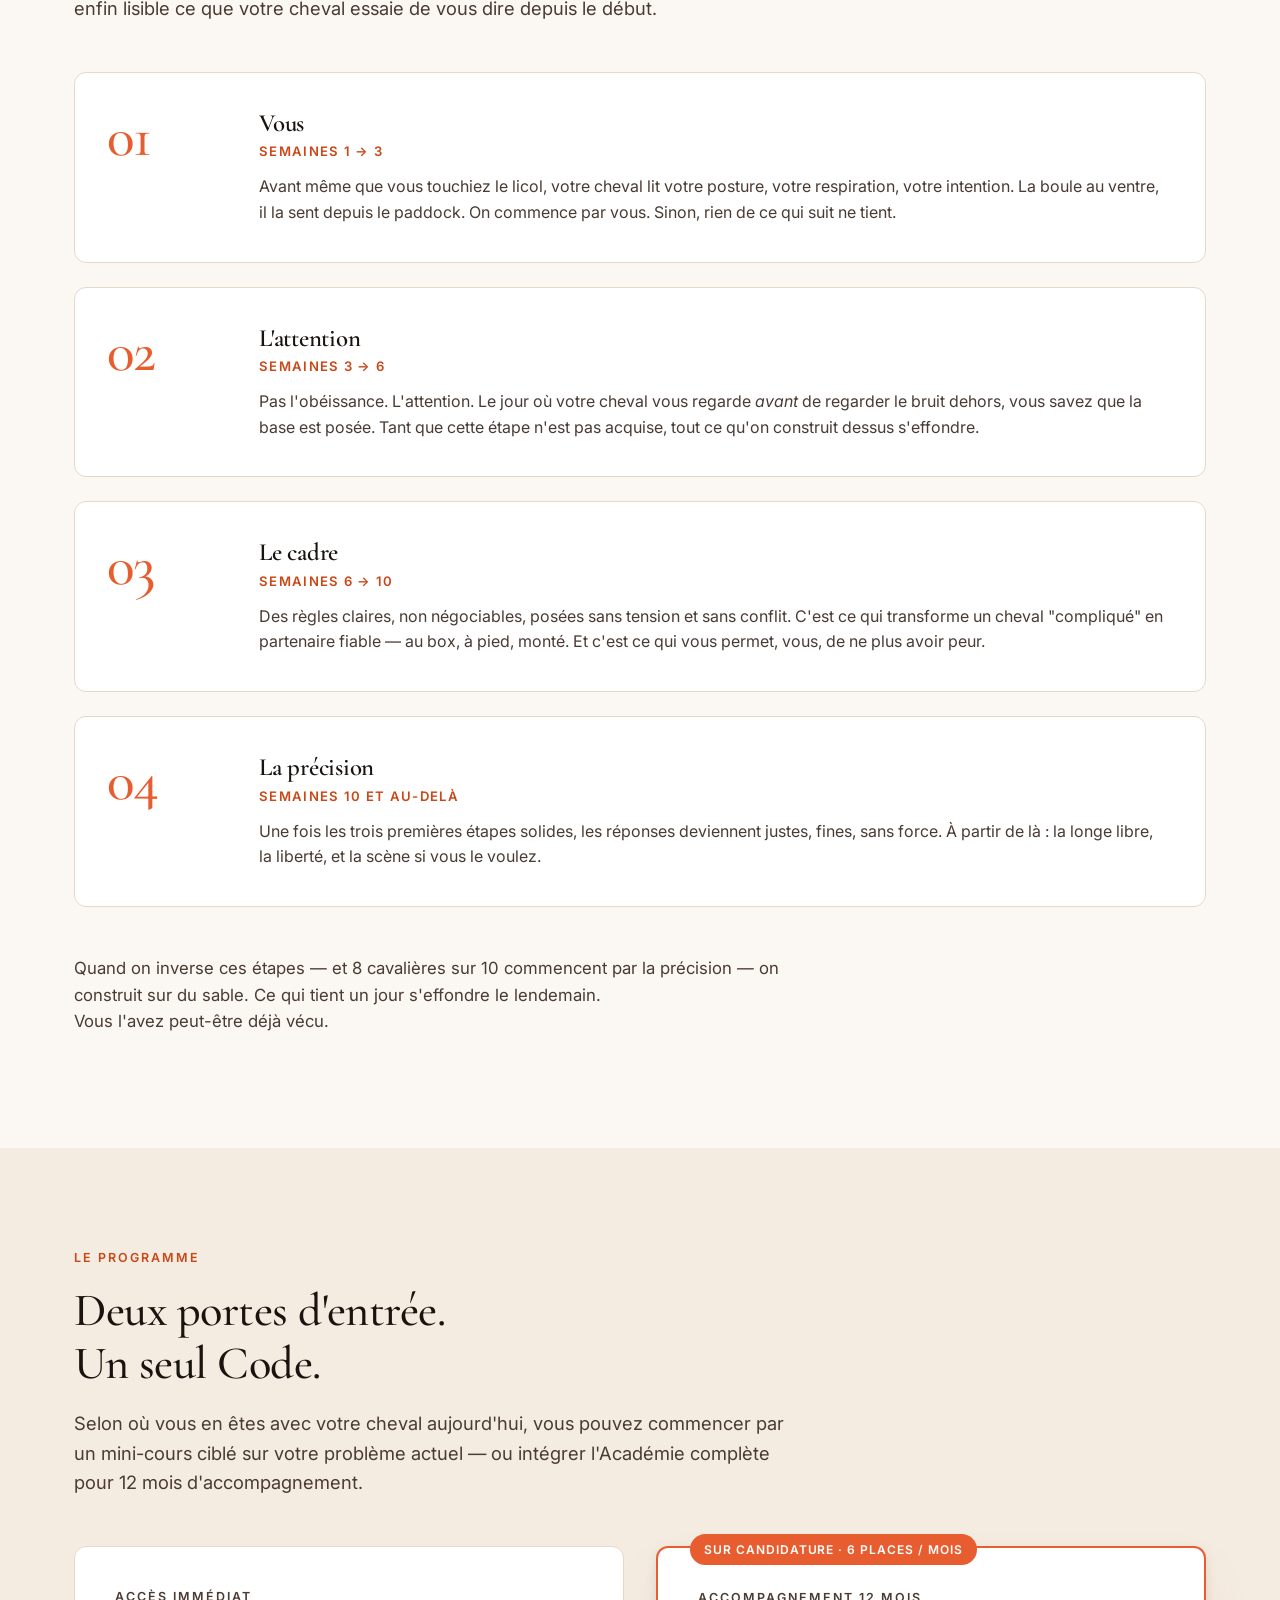
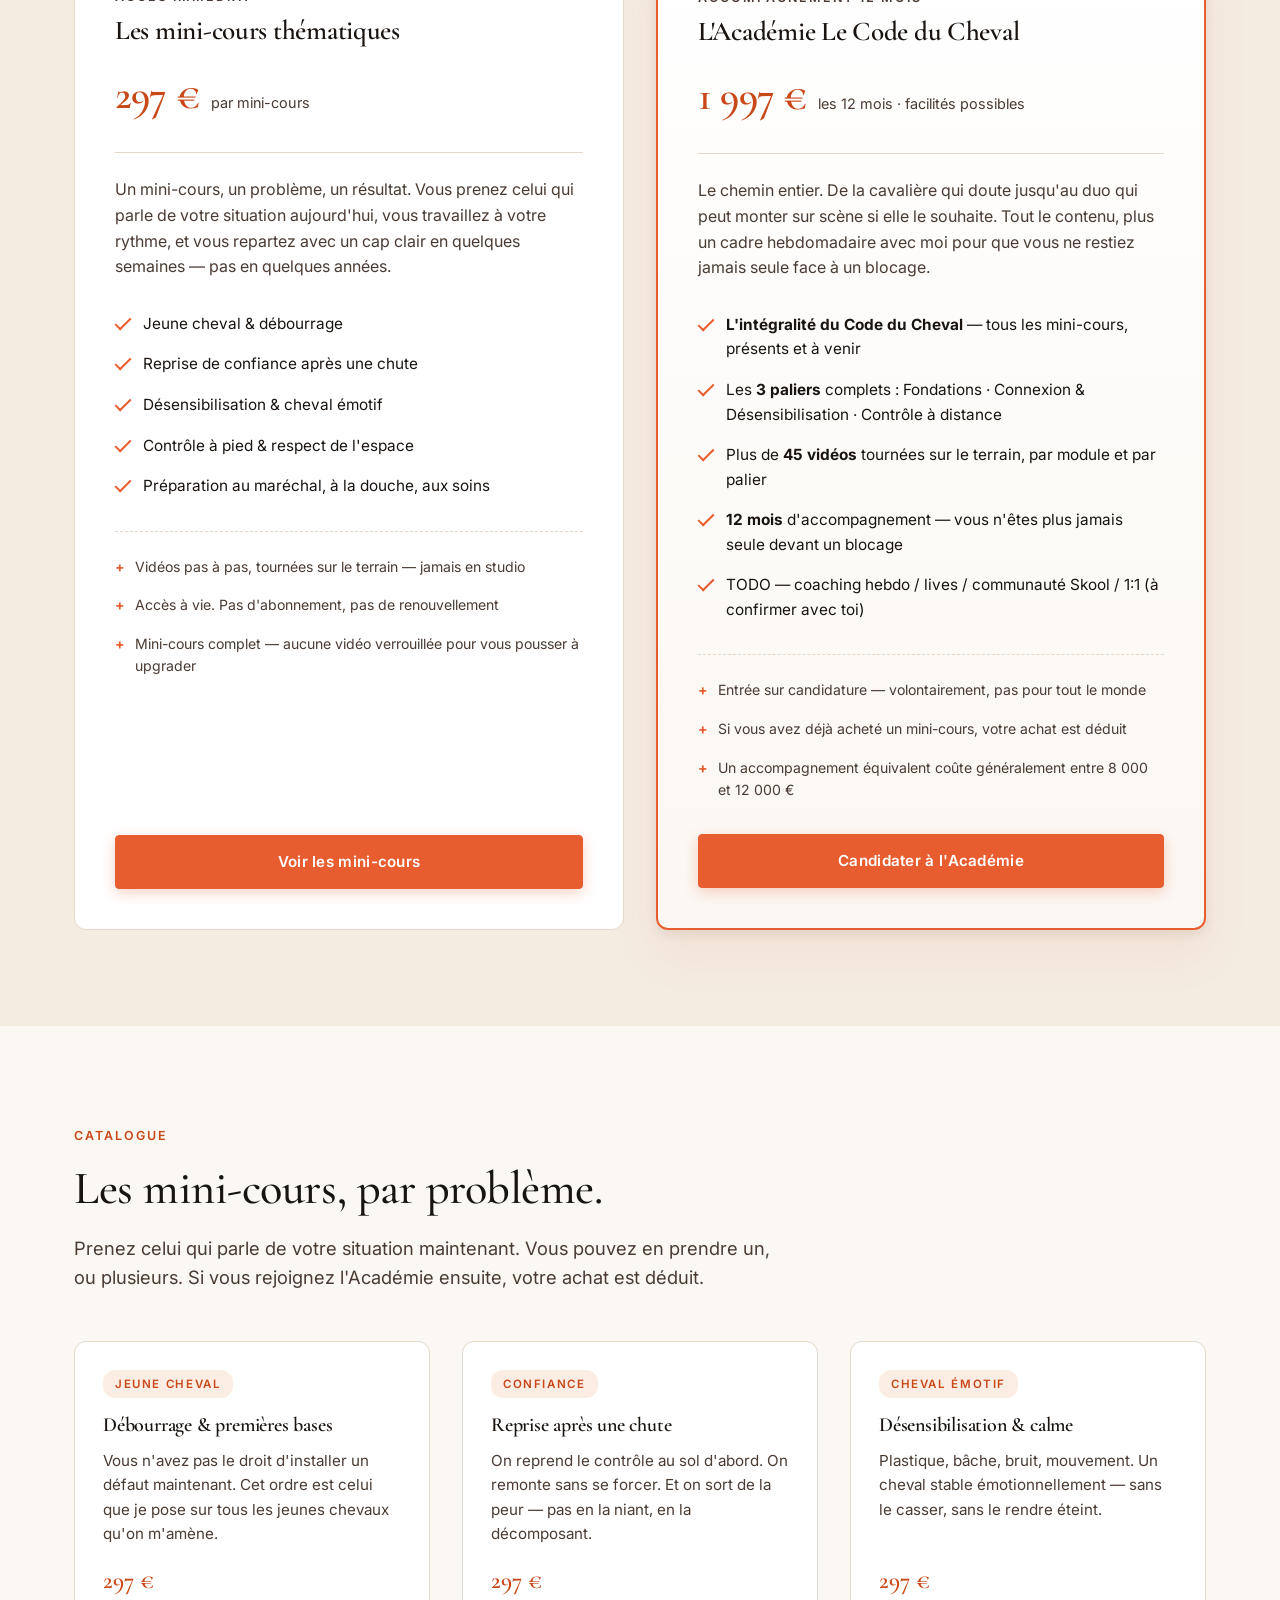
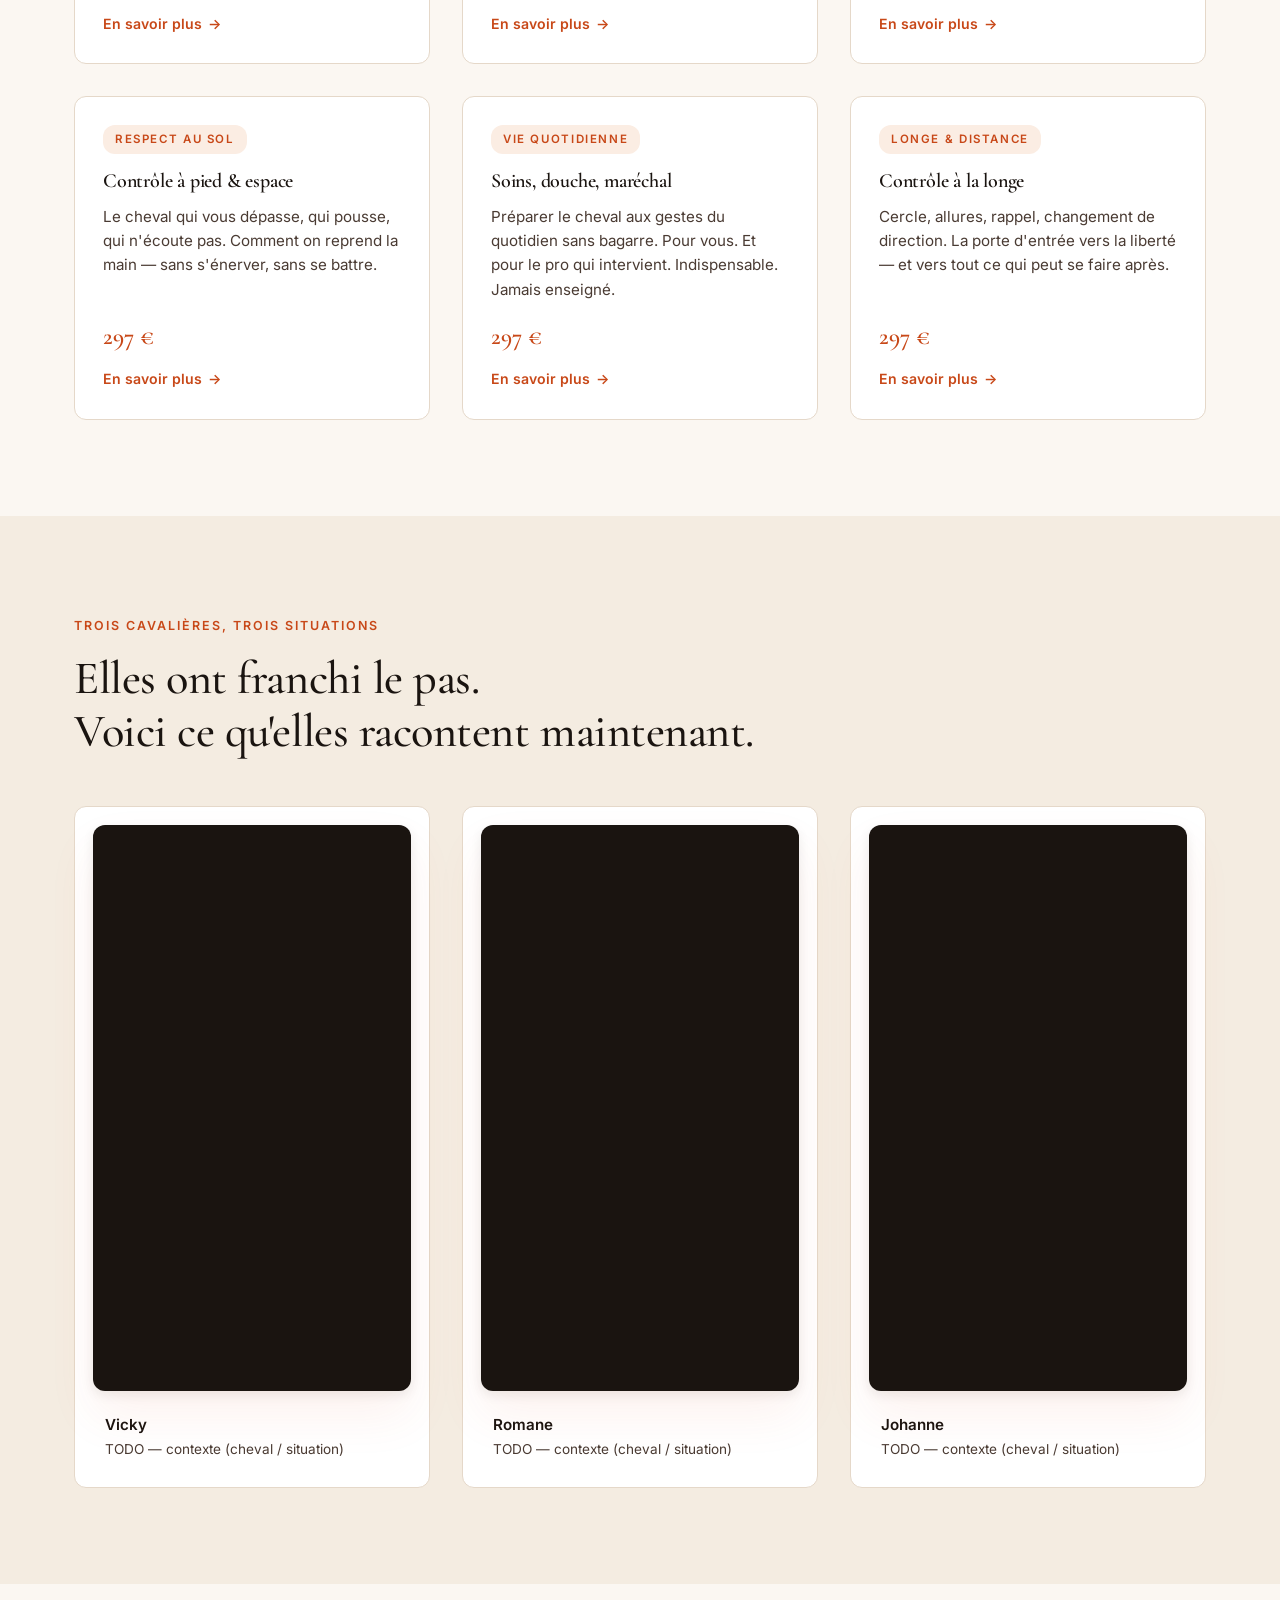
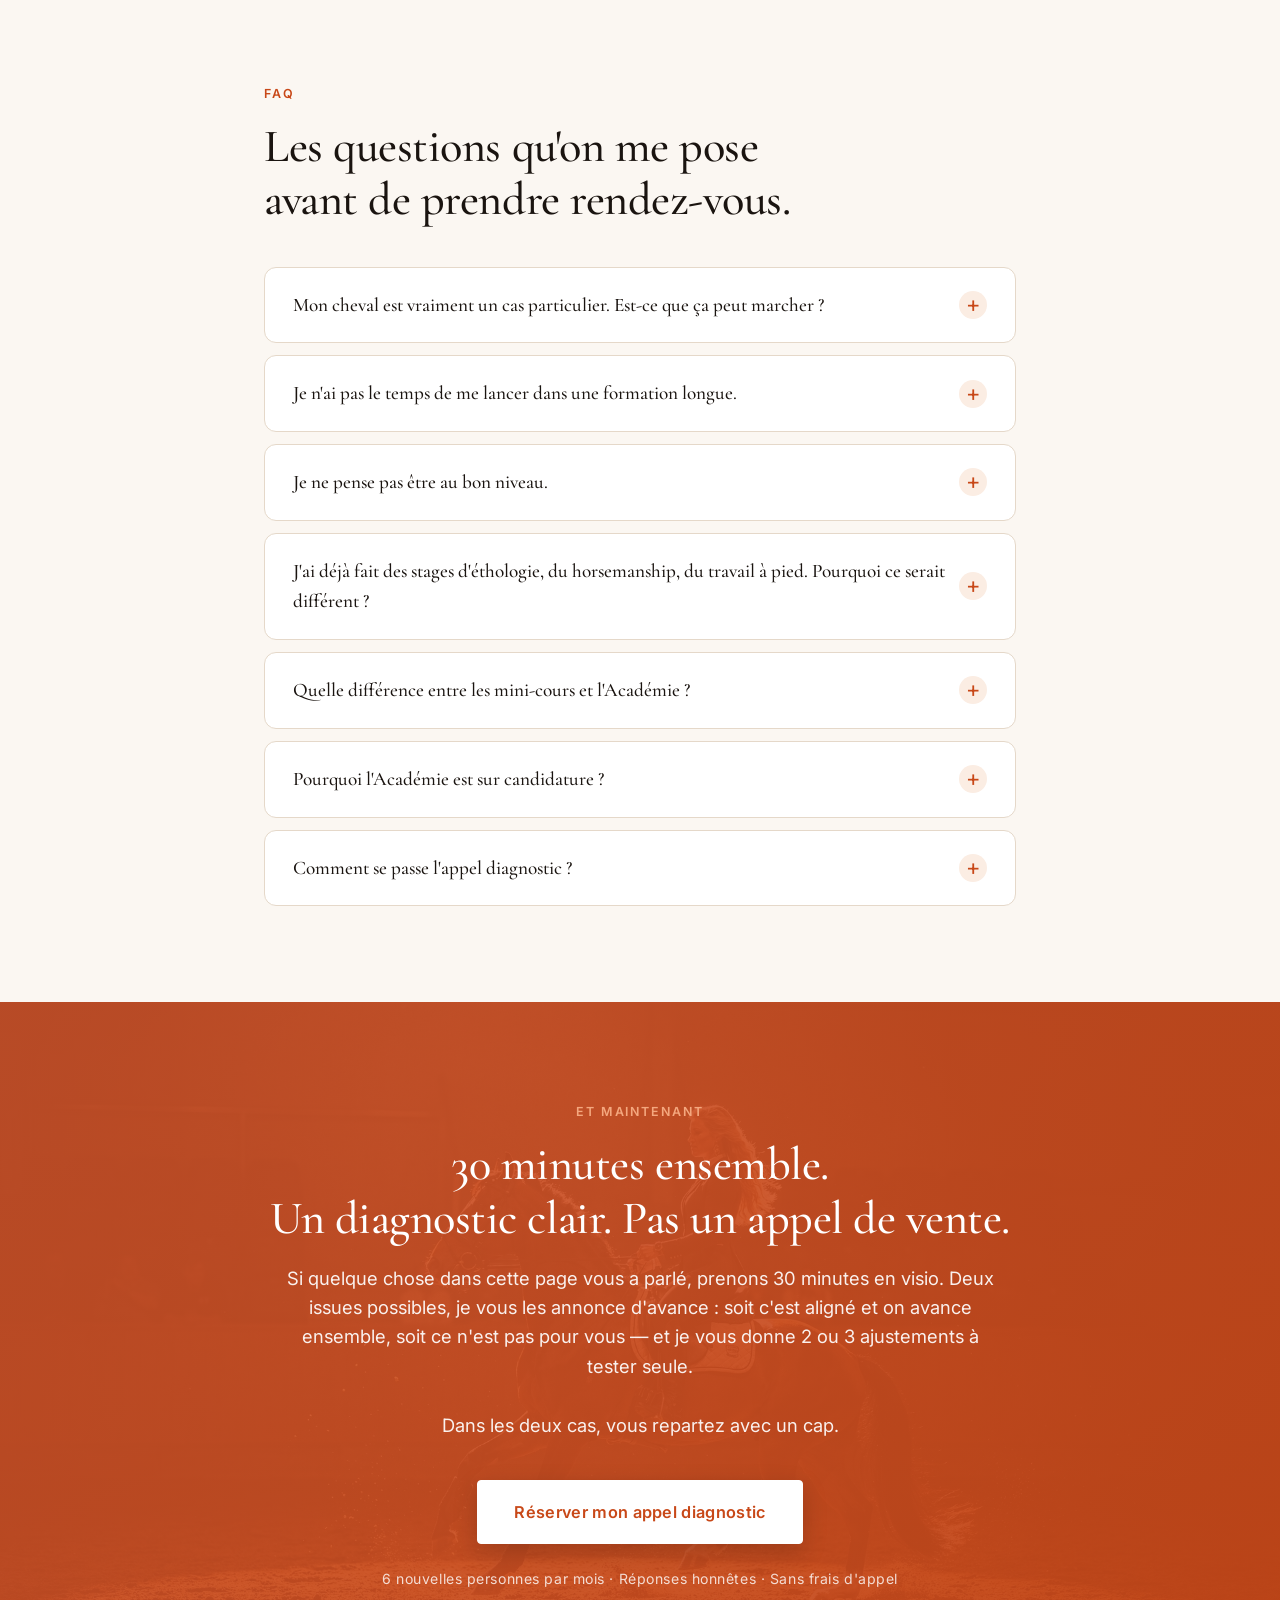
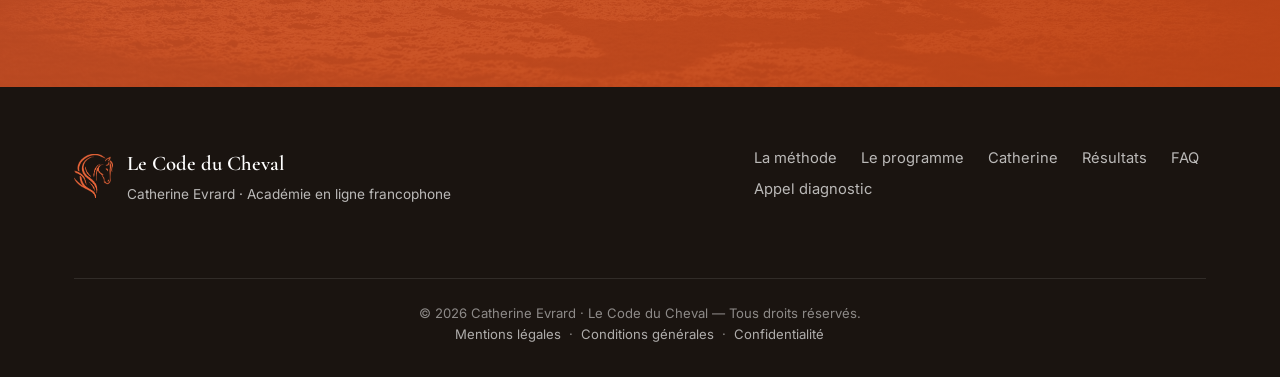
==== commit 41dd4bdf: "Passe copywriting complète — Schwartz L4 + VoC + voix Catherine Refonte du texte de toutes les secti" ====
--- a/index.html
+++ b/index.html
@@ -42,12 +42,14 @@
       <img src="assets/img/hero-spectacle.jpg" alt="" class="hero-bg" aria-hidden="true" />
       <div class="hero-overlay"></div>
       <div class="container hero-inner">
-        <p class="eyebrow">Académie en ligne · Francophone</p>
-        <h1>Le code que votre cheval attend<br/>que vous appreniez.</h1>
+        <p class="eyebrow">Académie Le Code du Cheval</p>
+        <h1>Vous galérez avec votre cheval depuis des mois.<br/>Ce n'est pas vous. C'est l'ordre.</h1>
         <p class="hero-lede">
-          Depuis 20 ans, on m'appelle quand tout le monde a baissé les bras.
-          Je vous transmets l'ordre — celui qui manque entre les stages, les vidéos et les coachs —
-          pour que votre cheval vous regarde, vous écoute, et avance avec vous.
+          Vous avez pris des cours. Vous avez fait des stages. Vous avez regardé les vidéos.
+          Et votre cheval est toujours "comme dans la lune" un jour sur deux.
+          Depuis 20 ans, je rééduque des chevaux qu'on disait perdus — et la première chose
+          que je dis aux cavalières qui m'appellent, c'est&nbsp;: vous n'avez pas un problème
+          de méthode. Vous avez un problème d'ordre.
         </p>
         <div class="hero-cta">
           <a href="https://calendly.com/catherineevrard/candidature-lcdc" target="_blank" rel="noopener" class="btn btn-primary btn-lg">Réserver mon appel diagnostic</a>
@@ -60,11 +62,11 @@
     <!-- TRUST BAR -->
     <section class="trustbar">
       <div class="container">
-        <p class="trustbar-label">Ils m'ont confié leurs chevaux</p>
+        <p class="trustbar-label">Ils m'ont confié leurs chevaux quand plus personne ne savait quoi en faire</p>
         <ul class="trustbar-list">
           <li>Tournages Chloé</li>
           <li>Spectacles Maître Gims</li>
-          <li>Horse Manager 5 étoiles</li>
+          <li>Horse Manager 5 étoiles · 4 ans</li>
           <li>Maroc · Belgique · Canada · Émirats</li>
         </ul>
       </div>
@@ -74,25 +76,28 @@
     <section class="section section-recognition" id="reconnaissance">
       <div class="container">
         <p class="eyebrow">Si vous lisez ceci</p>
-        <h2 class="section-title">Vous vous reconnaissez probablement<br/>dans une de ces situations.</h2>
+        <h2 class="section-title">Vous vous reconnaissez<br/>dans une de ces trois situations.</h2>
         <div class="grid grid-3 cards">
           <article class="card">
             <h3>Vous galérez depuis des mois</h3>
-            <p>Votre cheval vous dépasse à pied. Il est concentré un jour, impossible le lendemain. Vous avez essayé des cours, des stages, des vidéos — rien ne tient.</p>
+            <p>Votre cheval vous dépasse à pied. Concentré un jour, ingérable le lendemain. Vous avez pris des cours, fait des stages, regardé toutes les vidéos — et rien ne tient. Vous avez fini par vous demander si c'était vous, le problème.</p>
           </article>
           <article class="card">
             <h3>Vous n'osez plus monter</h3>
-            <p>Depuis une chute, ou un cheval que vous ne comprenez plus, vous avez perdu confiance. Personne autour de vous ne sait quoi vous proposer.</p>
+            <p>Depuis cette chute — ou ce cheval que vous ne comprenez plus — vous avez perdu confiance. Personne autour de vous ne sait quoi vous proposer. Vous remontez sans plaisir, ou vous ne remontez plus du tout.</p>
           </article>
           <article class="card">
             <h3>Vous avez peur d'installer<br/>les mauvaises bases</h3>
-            <p>Vous venez d'accueillir un jeune cheval, ou un cheval au passé compliqué. Vous savez que ce que vous posez maintenant restera. Vous n'avez pas le droit à l'erreur.</p>
+            <p>Vous venez d'accueillir un jeune cheval, ou un cheval qui a un passé. Vous savez que tout ce que vous posez aujourd'hui restera. Et personne ne vous dit par quoi commencer, exactement.</p>
           </article>
         </div>
         <p class="section-foot">
-          Le commun à toutes ces personnes : on leur a dit que ce n'était plus possible.
-          Que leur cheval était "comme dans la lune". Qu'elles n'étaient pas faites pour ça.
-          <br/><strong>C'est faux. Ce n'est jamais le cheval. Ce n'est jamais vous. C'est l'ordre.</strong>
+          Le commun à ces trois situations&nbsp;: on vous a dit que ce n'était plus possible.
+          Que votre cheval était "comme dans la lune". Que vous n'étiez pas faite pour ça.
+          Vous avez peut-être lu Blondeau, suivi un stage La Cense, regardé Andy Booth.
+          Ce ne sont pas de mauvaises méthodes. Elles vous enseignent des outils.
+          <br/><br/>
+          <strong>Personne ne vous enseigne dans quel ordre les utiliser. C'est ça, l'ordre qui manque. C'est ça, le Code du Cheval.</strong>
         </p>
       </div>
     </section>
@@ -103,8 +108,9 @@
       <div class="eye-overlay"></div>
       <div class="container eye-inner">
         <blockquote class="eye-quote">
-          Votre cheval vous lit avant que vous touchiez le licol.<br/>
-          Tout ce que vous portez, il le voit — la confiance comme la peur.
+          Votre cheval a lu votre journée<br/>
+          avant que vous ayez touché le licol.<br/>
+          Tout commence là.
         </blockquote>
       </div>
     </section>
@@ -122,7 +128,7 @@
               loading="lazy">
             </iframe>
           </div>
-          <p class="video-caption-below">Catherine — pourquoi rien ne tient malgré tout ce que vous faites</p>
+          <p class="video-caption-below">8 minutes avec Catherine — pourquoi rien ne tient, malgré tout ce que vous faites déjà.</p>
         </div>
       </div>
     </section>
@@ -135,26 +141,28 @@
           <img src="assets/img/marechal-relation.jpg" alt="Catherine avec un maréchal autour d'un cheval" class="story-photo-accent" />
         </div>
         <div class="story-text">
-          <p class="eyebrow">À propos</p>
+          <p class="eyebrow">Qui je suis</p>
           <h2 class="section-title">Catherine Evrard.<br/>20 ans à débloquer les cas qu'on disait perdus.</h2>
           <p>
-            J'ai commencé avec les chevaux qu'on me confiait quand plus personne ne savait quoi en faire.
-            Des chevaux qu'on parlait de vendre. De castrer. D'abandonner.
+            Quand je parle de 20 ans, je ne parle pas de cours d'équitation. Je parle de chevaux
+            qu'on m'amenait pour les vendre. Pour les castrer. Pour les abandonner.
+            Des chevaux dont les coachs avaient dit qu'il n'y avait plus rien à faire.
           </p>
           <p>
-            J'ai travaillé sur des tournages, des spectacles, j'ai été Horse Manager dans un domaine 5 étoiles
-            pendant 4 ans, et on m'a fait traverser le Maroc, la Belgique, le Canada, les Émirats pour des chevaux
-            que personne d'autre n'arrivait à toucher.
+            Entre-temps&nbsp;: tournages publicitaires pour Chloé, spectacles pour Maître Gims,
+            Horse Manager dans un domaine 5 étoiles pendant 4 ans. On m'a fait traverser le Maroc,
+            la Belgique, le Canada, les Émirats pour des chevaux que personne d'autre n'arrivait à toucher.
           </p>
           <p>
-            Au fil des années, j'ai compris une chose : ce que les gens appellent "un cheval impossible",
-            c'est presque toujours un cheval à qui on parle dans le désordre. Pas une question de méthode.
+            Et de tout ça, j'ai compris une seule chose. Un cheval "impossible", c'est presque
+            toujours un cheval à qui on parle dans le désordre. Pas une question de méthode.
             Une question d'<em>ordre</em>.
           </p>
           <blockquote class="pullquote">
-            « Bandolero, c'était un étalon ibérique qu'on m'a amené après un accident au Maroc.
-            C'est lui qui m'a fait comprendre que toutes les méthodes existantes — éthologie, horsemanship,
-            désensibilisation — étaient correctes. Mais qu'elles arrivaient dans le mauvais ordre. »
+            « Bandolero. Un étalon ibérique qu'on m'a amené après un accident au Maroc.
+            C'est lui qui m'a fait comprendre que les méthodes existantes — éthologie,
+            horsemanship, désensibilisation — n'étaient pas mauvaises. Mais qu'elles
+            arrivaient dans le mauvais ordre. »
           </blockquote>
           <a href="#methode" class="btn btn-outline">Voir la méthode</a>
         </div>
@@ -169,11 +177,12 @@
         <p class="eyebrow eyebrow-light">Sur le terrain</p>
         <h2 class="parallax-title">
           Maroc · Belgique · Canada · Émirats.<br/>
-          Et chez vous, dans votre carrière.
+          Demain, dans votre carrière.
         </h2>
         <p class="parallax-lede">
-          Chevaux de spectacle, de tournage, de propriétaires qui ne savaient plus à qui s'adresser —
-          tous m'ont appris la même chose : ce qui change tout, c'est l'ordre.
+          Chevaux de spectacle, de tournage, de propriétaires qui ne savaient plus à qui s'adresser.
+          Tous m'ont confirmé la même chose&nbsp;: ce qui change un duo, ce n'est jamais une technique
+          de plus. C'est l'ordre dans lequel les choses se construisent.
         </p>
       </div>
     </section>
@@ -184,8 +193,9 @@
         <p class="eyebrow">La méthode</p>
         <h2 class="section-title">Le Code du Cheval.<br/>Un ordre. Quatre étapes. Jamais inversées.</h2>
         <p class="section-lede">
-          Ce n'est pas une énième méthode à empiler sur les précédentes. C'est un code de lecture
-          qui replace dans l'ordre ce que vous savez déjà — et qui rend lisible ce que votre cheval essaie de vous dire.
+          Ce n'est pas une méthode de plus à empiler sur les précédentes.
+          C'est un code de lecture qui replace dans le bon ordre ce que vous savez déjà faire —
+          et qui rend enfin lisible ce que votre cheval essaie de vous dire depuis le début.
         </p>
 
         <ol class="method-steps">
@@ -195,8 +205,9 @@
               <h3>Vous</h3>
               <p class="step-meta">Semaines 1 → 3</p>
               <p>
-                Avant de toucher au licol, c'est votre posture, votre respiration, votre intention que votre cheval lit.
-                La boule au ventre, il la sent depuis le paddock. On commence par ça. Toujours.
+                Avant même que vous touchiez le licol, votre cheval lit votre posture,
+                votre respiration, votre intention. La boule au ventre, il la sent depuis le paddock.
+                On commence par vous. Sinon, rien de ce qui suit ne tient.
               </p>
             </div>
           </li>
@@ -206,8 +217,9 @@
               <h3>L'attention</h3>
               <p class="step-meta">Semaines 3 → 6</p>
               <p>
-                Pas l'obéissance — l'attention. Quand votre cheval vous regarde <em>avant</em> de regarder
-                le bruit dehors, vous savez que la base est posée. Rien ne se construit avant cette étape.
+                Pas l'obéissance. L'attention. Le jour où votre cheval vous regarde
+                <em>avant</em> de regarder le bruit dehors, vous savez que la base est posée.
+                Tant que cette étape n'est pas acquise, tout ce qu'on construit dessus s'effondre.
               </p>
             </div>
           </li>
@@ -218,7 +230,8 @@
               <p class="step-meta">Semaines 6 → 10</p>
               <p>
                 Des règles claires, non négociables, posées sans tension et sans conflit.
-                C'est ce qui transforme un cheval "compliqué" en partenaire fiable, dans le box comme à pied.
+                C'est ce qui transforme un cheval "compliqué" en partenaire fiable —
+                au box, à pied, monté. Et c'est ce qui vous permet, vous, de ne plus avoir peur.
               </p>
             </div>
           </li>
@@ -226,18 +239,20 @@
             <div class="step-num">04</div>
             <div class="step-body">
               <h3>La précision</h3>
-              <p class="step-meta">Semaines 10 et plus</p>
+              <p class="step-meta">Semaines 10 et au-delà</p>
               <p>
-                Une fois les trois premières étapes solides, les réponses deviennent justes, fines, sans force.
-                À partir d'ici : la longe libre, la liberté, et même la scène si vous le voulez.
+                Une fois les trois premières étapes solides, les réponses deviennent justes,
+                fines, sans force. À partir de là&nbsp;: la longe libre, la liberté,
+                et la scène si vous le voulez.
               </p>
             </div>
           </li>
         </ol>
 
         <p class="section-foot">
-          Quand on inverse ces étapes — et 8 cavaliers sur 10 commencent par la précision —
+          Quand on inverse ces étapes — et 8 cavalières sur 10 commencent par la précision —
           on construit sur du sable. Ce qui tient un jour s'effondre le lendemain.
+          <br/>Vous l'avez peut-être déjà vécu.
         </p>
       </div>
     </section>
@@ -246,10 +261,11 @@
     <section class="section section-program" id="programme">
       <div class="container">
         <p class="eyebrow">Le programme</p>
-        <h2 class="section-title">Deux façons d'entrer dans le Code.</h2>
+        <h2 class="section-title">Deux portes d'entrée.<br/>Un seul Code.</h2>
         <p class="section-lede">
-          Selon où vous en êtes avec votre cheval, vous pouvez commencer par un mini-cours ciblé,
-          ou intégrer l'Académie complète pour un accompagnement sur 12 mois.
+          Selon où vous en êtes avec votre cheval aujourd'hui, vous pouvez commencer par
+          un mini-cours ciblé sur votre problème actuel — ou intégrer l'Académie complète
+          pour 12 mois d'accompagnement.
         </p>
 
         <div class="grid grid-2 offers">
@@ -263,9 +279,9 @@
               <span class="price-unit">par mini-cours</span>
             </p>
             <p class="offer-desc">
-              Des programmes courts, ciblés sur un problème précis. Vous prenez celui qui correspond
-              à votre situation aujourd'hui, vous travaillez à votre rythme, et vous repartez avec
-              un résultat concret en quelques semaines.
+              Un mini-cours, un problème, un résultat. Vous prenez celui qui parle de votre situation
+              aujourd'hui, vous travaillez à votre rythme, et vous repartez avec un cap clair
+              en quelques semaines — pas en quelques années.
             </p>
             <ul class="offer-list">
               <li>Jeune cheval &amp; débourrage</li>
@@ -275,9 +291,9 @@
               <li>Préparation au maréchal, à la douche, aux soins</li>
             </ul>
             <ul class="offer-includes">
-              <li>Vidéos pas à pas, tournées sur le terrain</li>
-              <li>Accès à vie, sans limite de temps</li>
-              <li>Le mini-cours complet, jamais re-verrouillé</li>
+              <li>Vidéos pas à pas, tournées sur le terrain — jamais en studio</li>
+              <li>Accès à vie. Pas d'abonnement, pas de renouvellement</li>
+              <li>Mini-cours complet — aucune vidéo verrouillée pour vous pousser à upgrader</li>
             </ul>
             <a href="#minicours" class="btn btn-primary btn-block">Voir les mini-cours</a>
           </article>
@@ -292,20 +308,21 @@
               <span class="price-unit">les 12 mois · facilités possibles</span>
             </p>
             <p class="offer-desc">
-              L'accompagnement complet : tous les mini-cours inclus, plus un cadre hebdomadaire
-              avec moi pour que vous ne restiez jamais bloquée. C'est le chemin entier, du premier
-              regard de votre cheval jusqu'à la liberté et la scène.
+              Le chemin entier. De la cavalière qui doute jusqu'au duo qui peut monter sur scène
+              si elle le souhaite. Tout le contenu, plus un cadre hebdomadaire avec moi
+              pour que vous ne restiez jamais seule face à un blocage.
             </p>
             <ul class="offer-list">
               <li><strong>L'intégralité du Code du Cheval</strong> — tous les mini-cours, présents et à venir</li>
-              <li>Les <strong>3 paliers</strong> complets : Fondations · Connexion &amp; Désensibilisation · Contrôle à distance</li>
+              <li>Les <strong>3 paliers</strong> complets&nbsp;: Fondations · Connexion &amp; Désensibilisation · Contrôle à distance</li>
               <li>Plus de <strong>45 vidéos</strong> tournées sur le terrain, par module et par palier</li>
-              <li>Accompagnement sur <strong>12 mois</strong> pour ne jamais rester bloquée</li>
-              <li>TODO — coaching hebdo / lives / communauté Skool / 1:1 (à confirmer)</li>
+              <li><strong>12 mois</strong> d'accompagnement — vous n'êtes plus jamais seule devant un blocage</li>
+              <li>TODO — coaching hebdo / lives / communauté Skool / 1:1 (à confirmer avec toi)</li>
             </ul>
             <ul class="offer-includes">
-              <li>Sélection sur appel diagnostic — pas pour tout le monde</li>
-              <li>Si vous avez déjà un mini-cours : votre achat est déduit</li>
+              <li>Entrée sur candidature — volontairement, pas pour tout le monde</li>
+              <li>Si vous avez déjà acheté un mini-cours, votre achat est déduit</li>
+              <li>Un accompagnement équivalent coûte généralement entre 8 000 et 12 000 €</li>
             </ul>
             <a href="https://calendly.com/catherineevrard/candidature-lcdc" target="_blank" rel="noopener" class="btn btn-primary btn-block">Candidater à l'Académie</a>
           </article>
@@ -320,49 +337,49 @@
         <p class="eyebrow">Catalogue</p>
         <h2 class="section-title">Les mini-cours, par problème.</h2>
         <p class="section-lede">
-          Choisissez celui qui parle de votre situation aujourd'hui. Vous pouvez en prendre un, ou plusieurs.
-          Si vous rejoignez l'Académie ensuite, le prix est déduit.
+          Prenez celui qui parle de votre situation maintenant. Vous pouvez en prendre un, ou plusieurs.
+          Si vous rejoignez l'Académie ensuite, votre achat est déduit.
         </p>
         <div class="grid grid-3 minicours-grid">
           <article class="minicours-card">
             <p class="mc-tag">Jeune cheval</p>
             <h3>Débourrage &amp; premières bases</h3>
-            <p>Le bon ordre pour ne pas installer de défauts. Sécurité, respect, manipulation, sortie en main.</p>
+            <p>Vous n'avez pas le droit d'installer un défaut maintenant. Cet ordre est celui que je pose sur tous les jeunes chevaux qu'on m'amène.</p>
             <p class="mc-price">297&nbsp;€</p>
             <a href="https://calendly.com/catherineevrard/candidature-lcdc" target="_blank" rel="noopener" class="link-arrow">En savoir plus</a>
           </article>
           <article class="minicours-card">
             <p class="mc-tag">Confiance</p>
             <h3>Reprise après une chute</h3>
-            <p>Remonter sans forcer. Reprendre le contrôle au sol d'abord. Sortir de la peur, étape par étape.</p>
+            <p>On reprend le contrôle au sol d'abord. On remonte sans se forcer. Et on sort de la peur — pas en la niant, en la décomposant.</p>
             <p class="mc-price">297&nbsp;€</p>
             <a href="https://calendly.com/catherineevrard/candidature-lcdc" target="_blank" rel="noopener" class="link-arrow">En savoir plus</a>
           </article>
           <article class="minicours-card">
             <p class="mc-tag">Cheval émotif</p>
             <h3>Désensibilisation &amp; calme</h3>
-            <p>Plastique, bâche, bruit, mouvement. Un cheval stable émotionnellement, sans le casser.</p>
+            <p>Plastique, bâche, bruit, mouvement. Un cheval stable émotionnellement — sans le casser, sans le rendre éteint.</p>
             <p class="mc-price">297&nbsp;€</p>
             <a href="https://calendly.com/catherineevrard/candidature-lcdc" target="_blank" rel="noopener" class="link-arrow">En savoir plus</a>
           </article>
           <article class="minicours-card">
             <p class="mc-tag">Respect au sol</p>
             <h3>Contrôle à pied &amp; espace</h3>
-            <p>"J'existe." Le cheval qui vous dépasse, qui pousse, qui n'écoute pas — par où on reprend la main.</p>
+            <p>Le cheval qui vous dépasse, qui pousse, qui n'écoute pas. Comment on reprend la main — sans s'énerver, sans se battre.</p>
             <p class="mc-price">297&nbsp;€</p>
             <a href="https://calendly.com/catherineevrard/candidature-lcdc" target="_blank" rel="noopener" class="link-arrow">En savoir plus</a>
           </article>
           <article class="minicours-card">
             <p class="mc-tag">Vie quotidienne</p>
             <h3>Soins, douche, maréchal</h3>
-            <p>Préparer le cheval aux gestes du quotidien sans bagarre. Pour vous, pour le pro qui intervient.</p>
+            <p>Préparer le cheval aux gestes du quotidien sans bagarre. Pour vous. Et pour le pro qui intervient. Indispensable. Jamais enseigné.</p>
             <p class="mc-price">297&nbsp;€</p>
             <a href="https://calendly.com/catherineevrard/candidature-lcdc" target="_blank" rel="noopener" class="link-arrow">En savoir plus</a>
           </article>
           <article class="minicours-card">
             <p class="mc-tag">Longe &amp; distance</p>
             <h3>Contrôle à la longe</h3>
-            <p>Cercle, allures, rappel, changement de direction. La préparation à la liberté.</p>
+            <p>Cercle, allures, rappel, changement de direction. La porte d'entrée vers la liberté — et vers tout ce qui peut se faire après.</p>
             <p class="mc-price">297&nbsp;€</p>
             <a href="https://calendly.com/catherineevrard/candidature-lcdc" target="_blank" rel="noopener" class="link-arrow">En savoir plus</a>
           </article>
@@ -373,8 +390,8 @@
     <!-- TEMOIGNAGES -->
     <section class="section section-testimonials" id="temoignages">
       <div class="container">
-        <p class="eyebrow">Elles ont franchi le pas</p>
-        <h2 class="section-title">Ce que disent les cavalières<br/>après quelques mois.</h2>
+        <p class="eyebrow">Trois cavalières, trois situations</p>
+        <h2 class="section-title">Elles ont franchi le pas.<br/>Voici ce qu'elles racontent maintenant.</h2>
 
         <div class="grid grid-3 testimonials">
           <figure class="testimonial testimonial-video">
@@ -432,32 +449,36 @@
     <section class="section section-faq" id="faq">
       <div class="container container-narrow">
         <p class="eyebrow">FAQ</p>
-        <h2 class="section-title">Les questions qu'on me pose souvent.</h2>
+        <h2 class="section-title">Les questions qu'on me pose<br/>avant de prendre rendez-vous.</h2>
 
         <div class="faq-list">
           <details class="faq-item">
             <summary>Mon cheval est vraiment un cas particulier. Est-ce que ça peut marcher ?</summary>
-            <p>En 20 ans, je n'ai jamais vu un cas sans solution. Ce qu'on prend pour un cas particulier, c'est presque toujours un ordre mal posé — pas un cheval irrécupérable. Si vous avez essayé tout ce qu'on vous a proposé sans résultat durable, c'est précisément le profil pour lequel j'ai construit ce travail.</p>
+            <p>En 20 ans, je n'ai jamais rencontré un cheval sans solution. Ce qu'on prend pour "un cas particulier", c'est presque toujours un ordre mal posé — pas un cheval irrécupérable. Si vous avez déjà essayé tout ce qu'on vous a proposé sans résultat durable, c'est exactement le profil pour lequel j'ai construit ce travail.</p>
           </details>
           <details class="faq-item">
             <summary>Je n'ai pas le temps de me lancer dans une formation longue.</summary>
-            <p>Comptez les heures que vous avez déjà passées à essayer des choses qui n'ont rien donné. L'ordre fait gagner du temps — vous arrêtez de tourner en rond. Les mini-cours sont faits pour ça : un problème, un résultat, sans noyer sous la théorie.</p>
+            <p>Comptez les heures que vous avez déjà passées à essayer des choses qui n'ont rien donné. L'ordre fait gagner du temps, parce qu'on arrête de tourner en rond. Et les mini-cours sont faits exactement pour ça&nbsp;: un problème, un résultat, sans noyer sous la théorie.</p>
           </details>
           <details class="faq-item">
             <summary>Je ne pense pas être au bon niveau.</summary>
-            <p>Le Code du Cheval n'est pas un niveau, c'est un chemin. Il sert aussi bien à quelqu'un qui vient d'accueillir un jeune cheval, qu'à une cavalière qui plafonne depuis des années, ou à une personne qui reprend après une chute. C'est l'ordre qui change, pas le niveau requis.</p>
+            <p>Le Code du Cheval n'est pas un niveau, c'est un chemin. Il sert aussi bien à quelqu'un qui vient d'accueillir un jeune cheval, qu'à une cavalière qui plafonne depuis des années, ou à une personne qui reprend après une chute. C'est l'ordre qui change. Pas le niveau requis.</p>
+          </details>
+          <details class="faq-item">
+            <summary>J'ai déjà fait des stages d'éthologie, du horsemanship, du travail à pied. Pourquoi ce serait différent ?</summary>
+            <p>Parce que ces méthodes ne sont pas en cause. Elles vous ont donné des outils — c'est précieux. Ce qu'aucune ne vous a donné, c'est l'ordre dans lequel les utiliser. Le Code du Cheval n'efface rien de ce que vous avez appris. Il replace tout dans le bon ordre.</p>
           </details>
           <details class="faq-item">
             <summary>Quelle différence entre les mini-cours et l'Académie ?</summary>
-            <p>Les mini-cours règlent un problème ciblé, à votre rythme, en accès immédiat. L'Académie est un accompagnement complet sur 12 mois, sur candidature, qui inclut tous les mini-cours et un cadre hebdomadaire avec moi pour que vous ne restiez jamais bloquée. Si vous démarrez par un mini-cours et que vous rejoignez ensuite l'Académie, votre achat est déduit.</p>
+            <p>Les mini-cours règlent un problème ciblé, à votre rythme, en accès immédiat. L'Académie est l'accompagnement complet sur 12 mois, sur candidature, avec tous les mini-cours inclus, plus un cadre hebdomadaire avec moi. Si vous démarrez par un mini-cours et que vous rejoignez ensuite l'Académie, votre achat est déduit.</p>
           </details>
           <details class="faq-item">
             <summary>Pourquoi l'Académie est sur candidature ?</summary>
-            <p>Parce que je n'accueille que 6 nouvelles personnes par mois. Je suis sur le terrain le reste du temps, avec des chevaux et des cavalières. L'appel diagnostic de 30 minutes sert à vérifier que c'est aligné — pour vous comme pour moi. Si ce n'est pas le bon moment, je vous le dis, et je vous donne 2 ou 3 ajustements à tester seule.</p>
+            <p>Parce que je n'accueille que 6 nouvelles personnes par mois. Je suis sur le terrain le reste du temps, avec des chevaux et des cavalières. L'appel de 30 minutes sert à vérifier que c'est aligné — pour vous comme pour moi. Si ce n'est pas le bon moment, je vous le dis, et je vous donne 2 ou 3 ajustements à tester seule.</p>
           </details>
           <details class="faq-item">
             <summary>Comment se passe l'appel diagnostic ?</summary>
-            <p>30 minutes en visio. Vous me racontez votre situation, votre cheval, ce que vous avez essayé. Je vous donne mon avis honnête : soit c'est le bon moment pour entrer dans l'Académie, soit ce n'est pas pour vous aujourd'hui — et dans les deux cas, vous repartez avec un diagnostic clair.</p>
+            <p>30 minutes en visio. Vous me racontez votre situation, votre cheval, ce que vous avez essayé. Je vous donne mon avis honnête&nbsp;: soit c'est le bon moment pour rejoindre l'Académie, soit ce n'est pas pour vous aujourd'hui — et dans les deux cas, vous repartez avec un diagnostic clair.</p>
           </details>
         </div>
       </div>
@@ -469,14 +490,17 @@
       <div class="cta-overlay"></div>
       <div class="container container-narrow text-center">
         <p class="eyebrow eyebrow-light">Et maintenant</p>
-        <h2 class="section-title">30 minutes ensemble.<br/>Un diagnostic clair. Aucune pression.</h2>
+        <h2 class="section-title">30 minutes ensemble.<br/>Un diagnostic clair. Pas un appel de vente.</h2>
         <p class="section-lede">
-          Si quelque chose dans cette page vous a parlé, prenons le temps d'en discuter en visio.
-          Deux issues possibles : soit c'est aligné et on avance, soit ce n'est pas pour vous —
-          et je vous donne 2 ou 3 ajustements concrets à tester seule.
+          Si quelque chose dans cette page vous a parlé, prenons 30 minutes en visio.
+          Deux issues possibles, je vous les annonce d'avance&nbsp;: soit c'est aligné
+          et on avance ensemble, soit ce n'est pas pour vous — et je vous donne 2 ou 3
+          ajustements à tester seule.
+          <br/><br/>
+          Dans les deux cas, vous repartez avec un cap.
         </p>
         <a href="https://calendly.com/catherineevrard/candidature-lcdc" target="_blank" rel="noopener" class="btn btn-primary btn-lg">Réserver mon appel diagnostic</a>
-        <p class="cta-meta">6 nouvelles personnes par mois · Réponses honnêtes · Pas un appel de vente</p>
+        <p class="cta-meta">6 nouvelles personnes par mois · Réponses honnêtes · Sans frais d'appel</p>
       </div>
     </section>
 
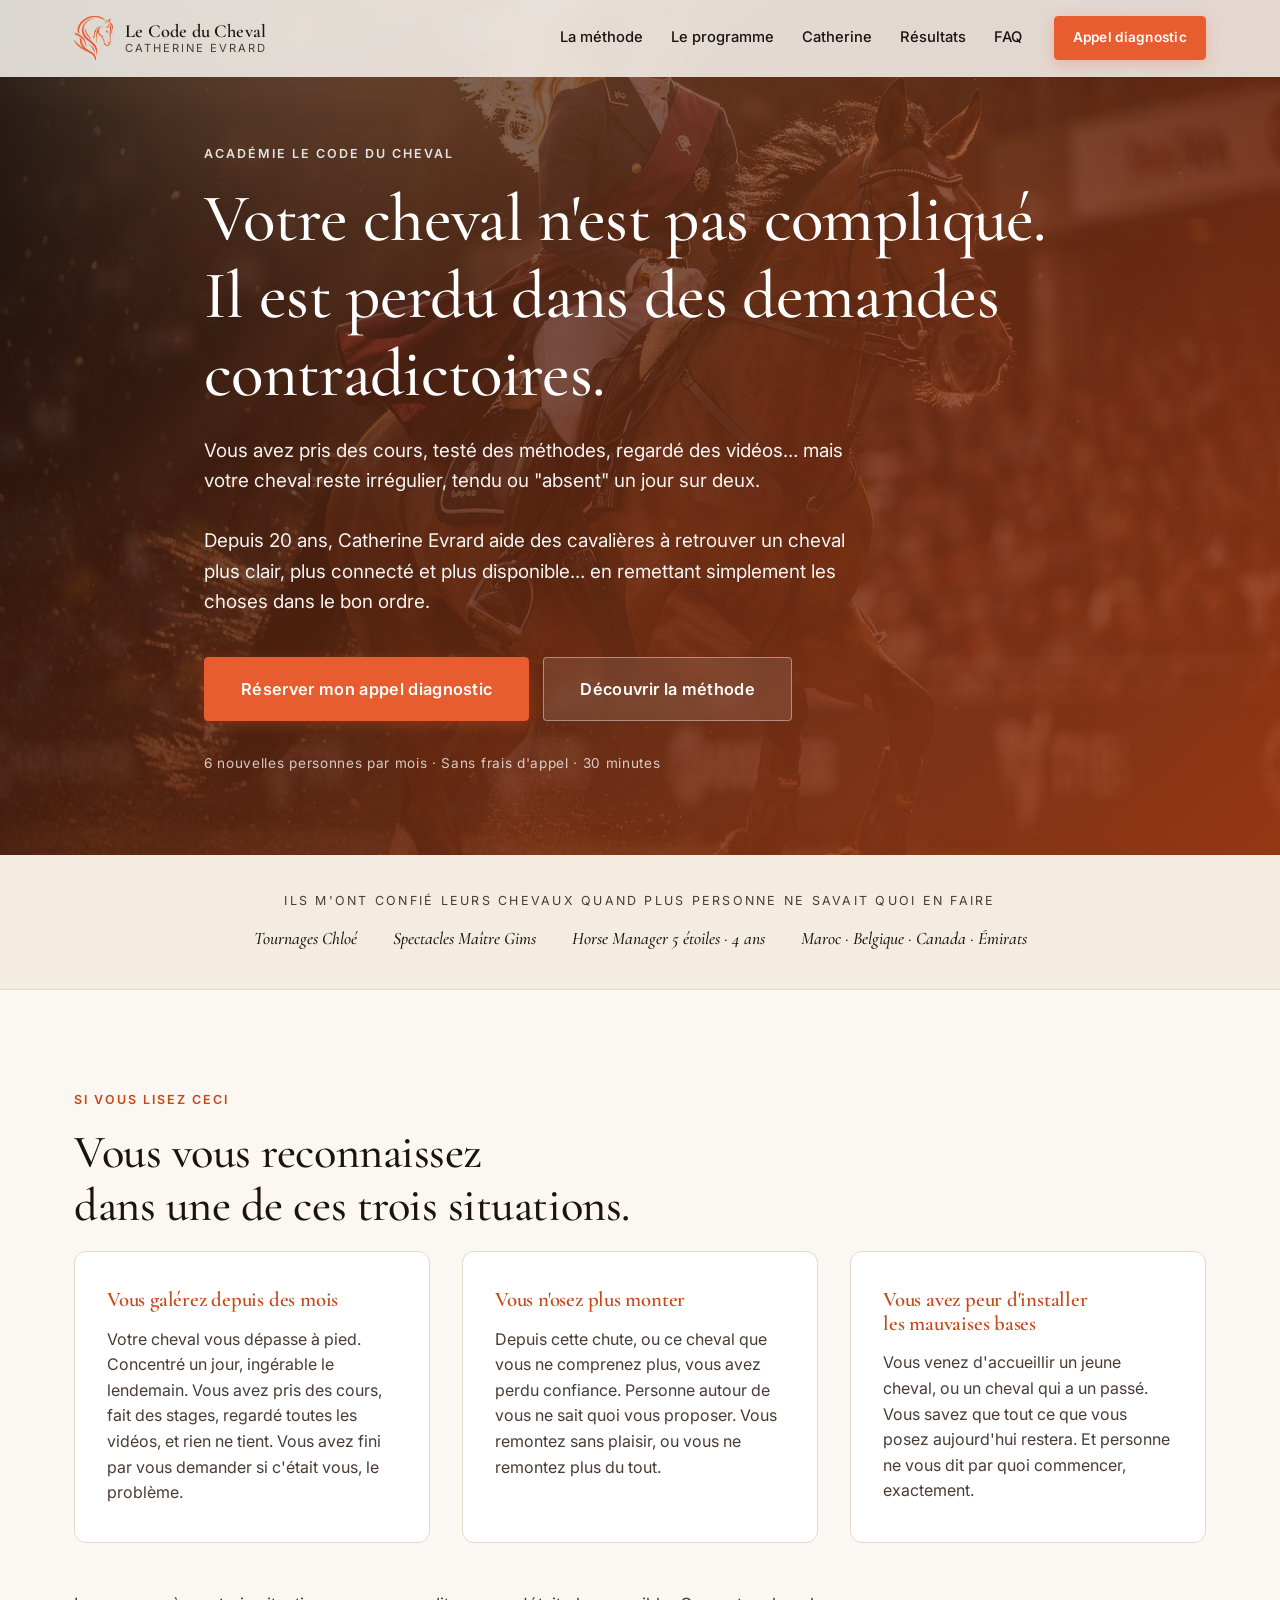
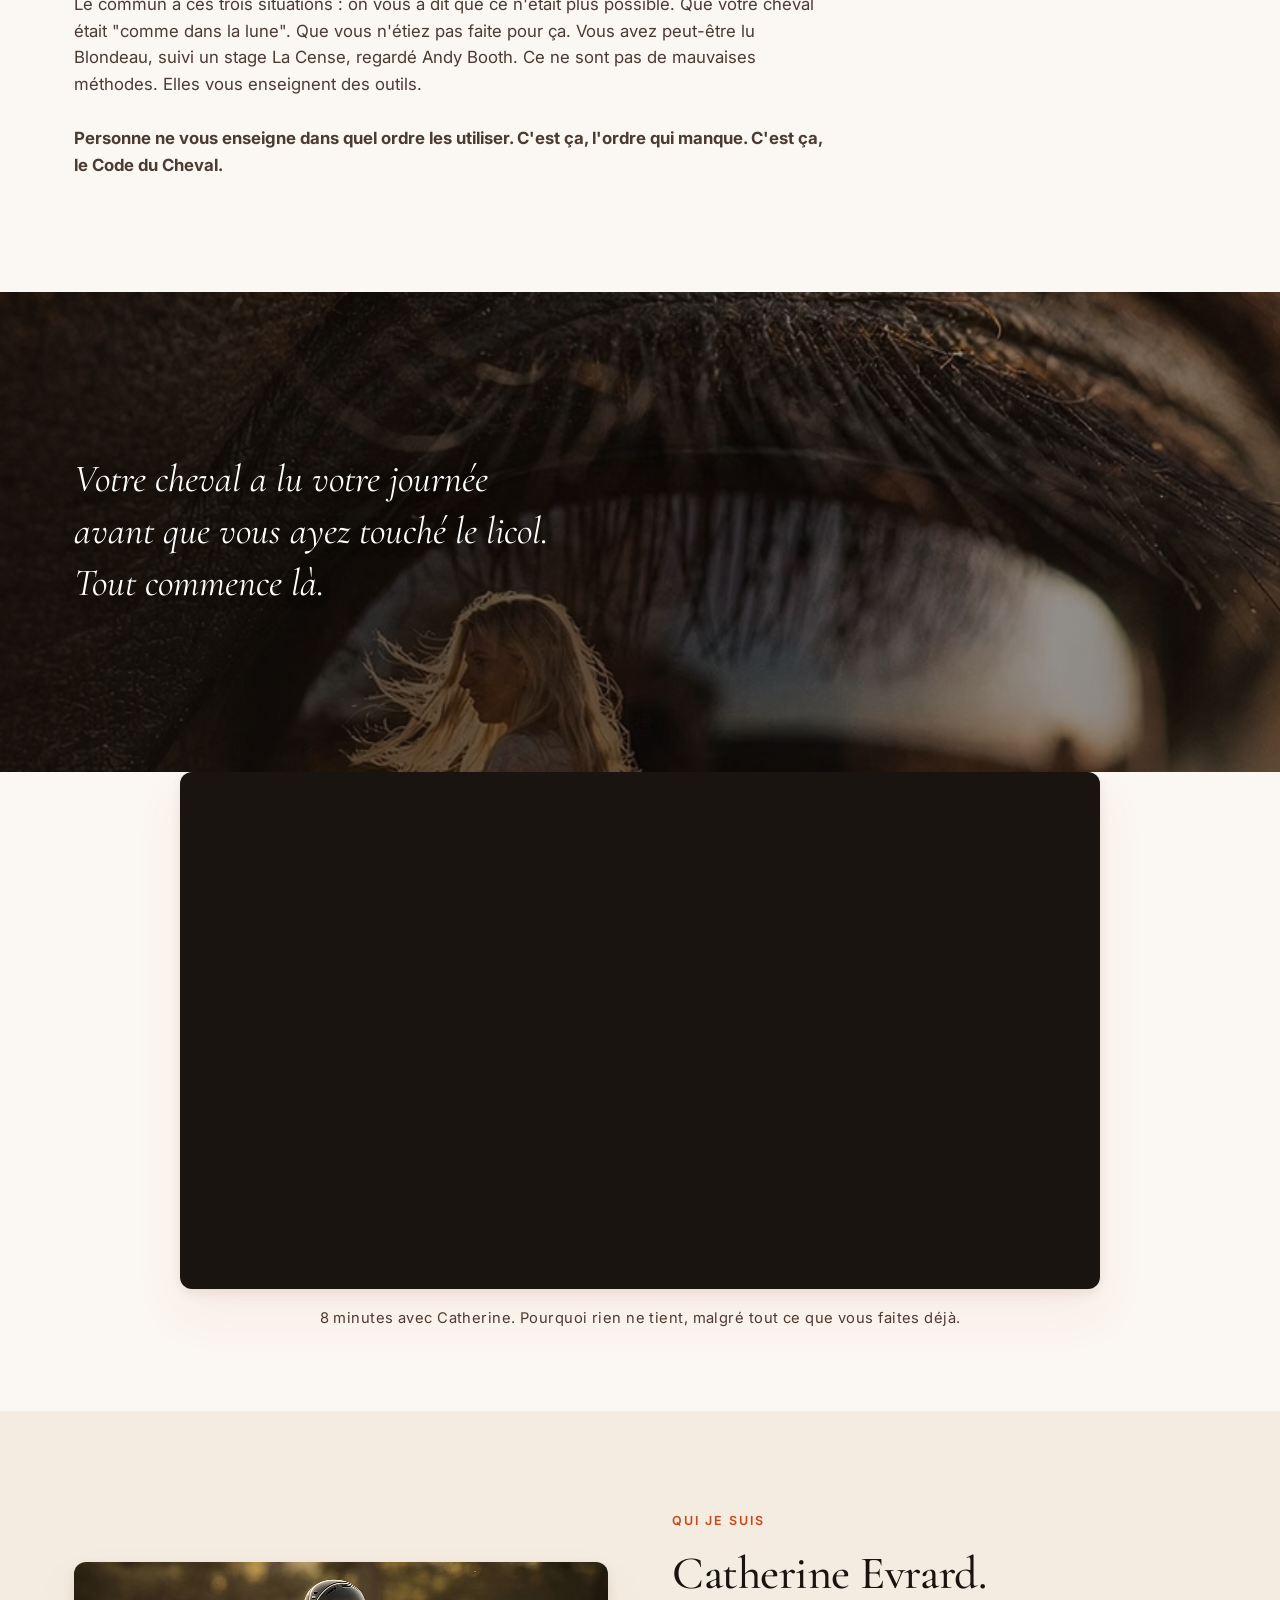
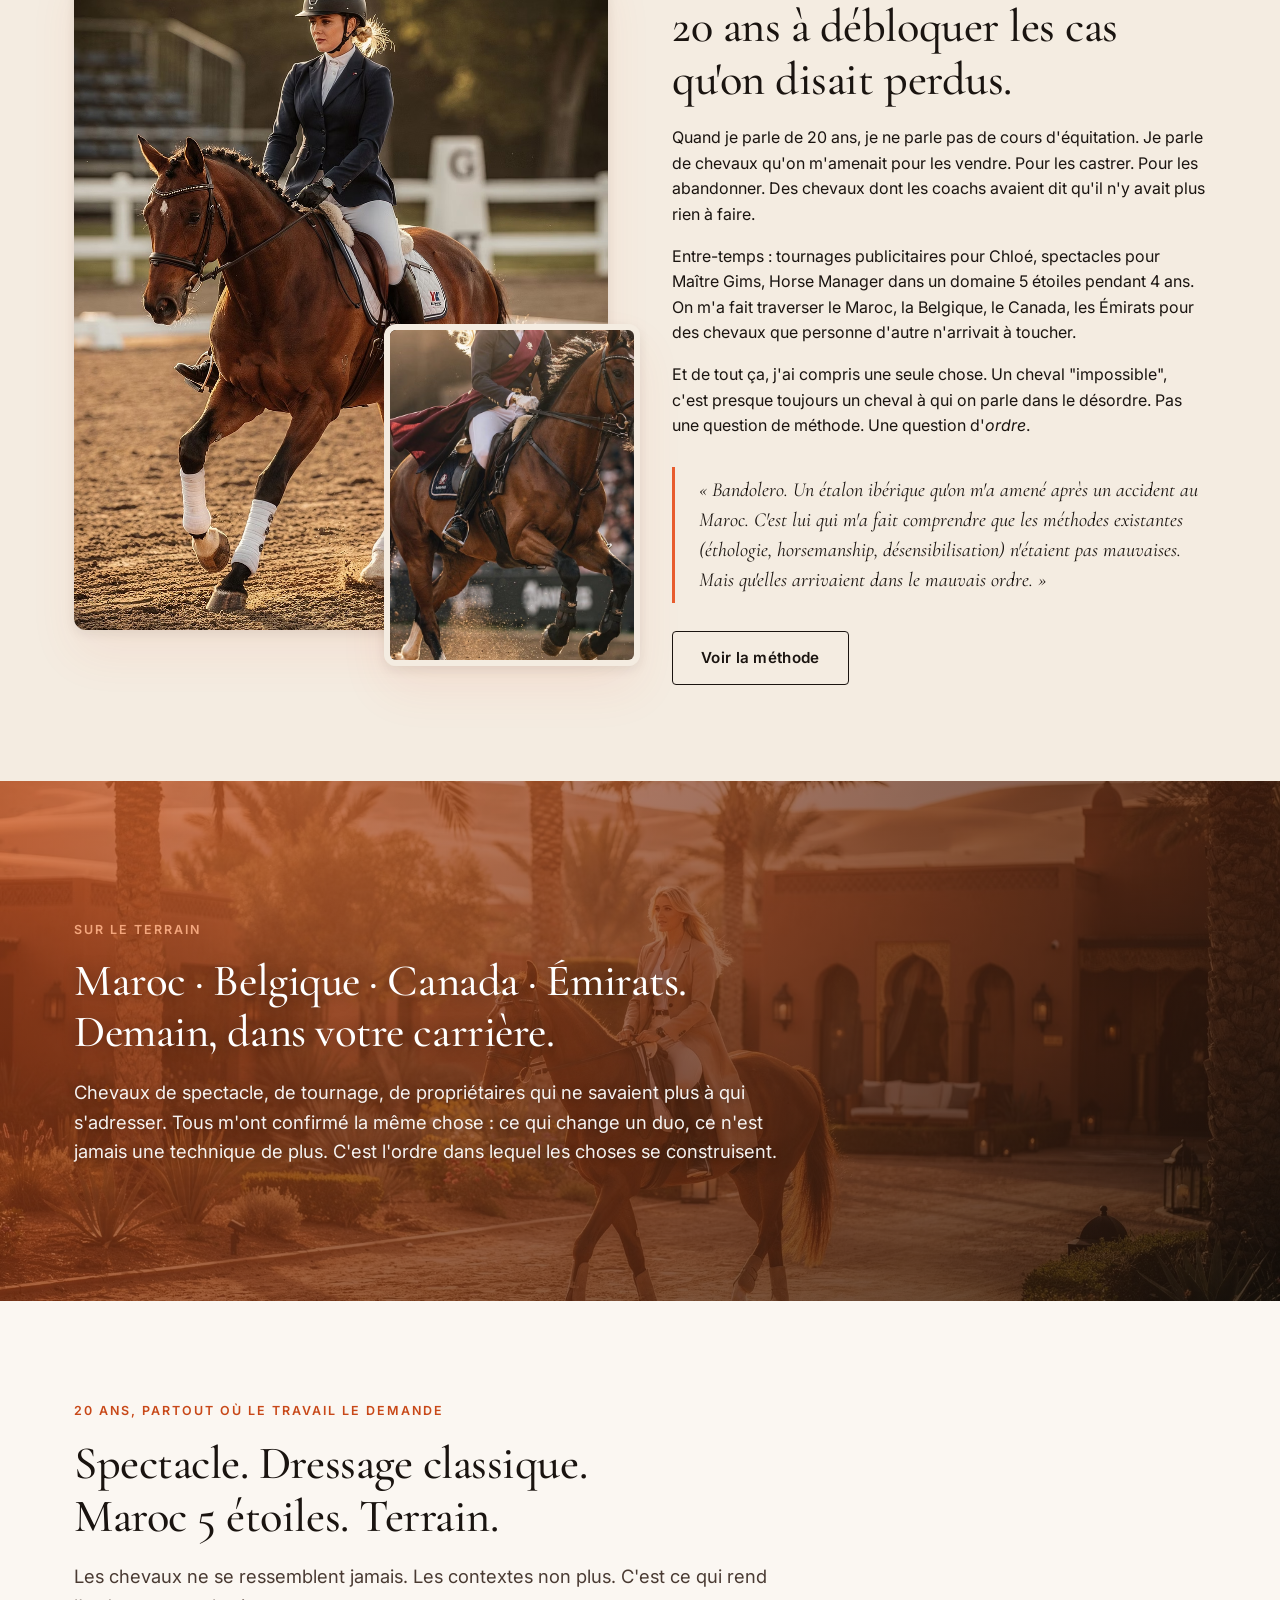
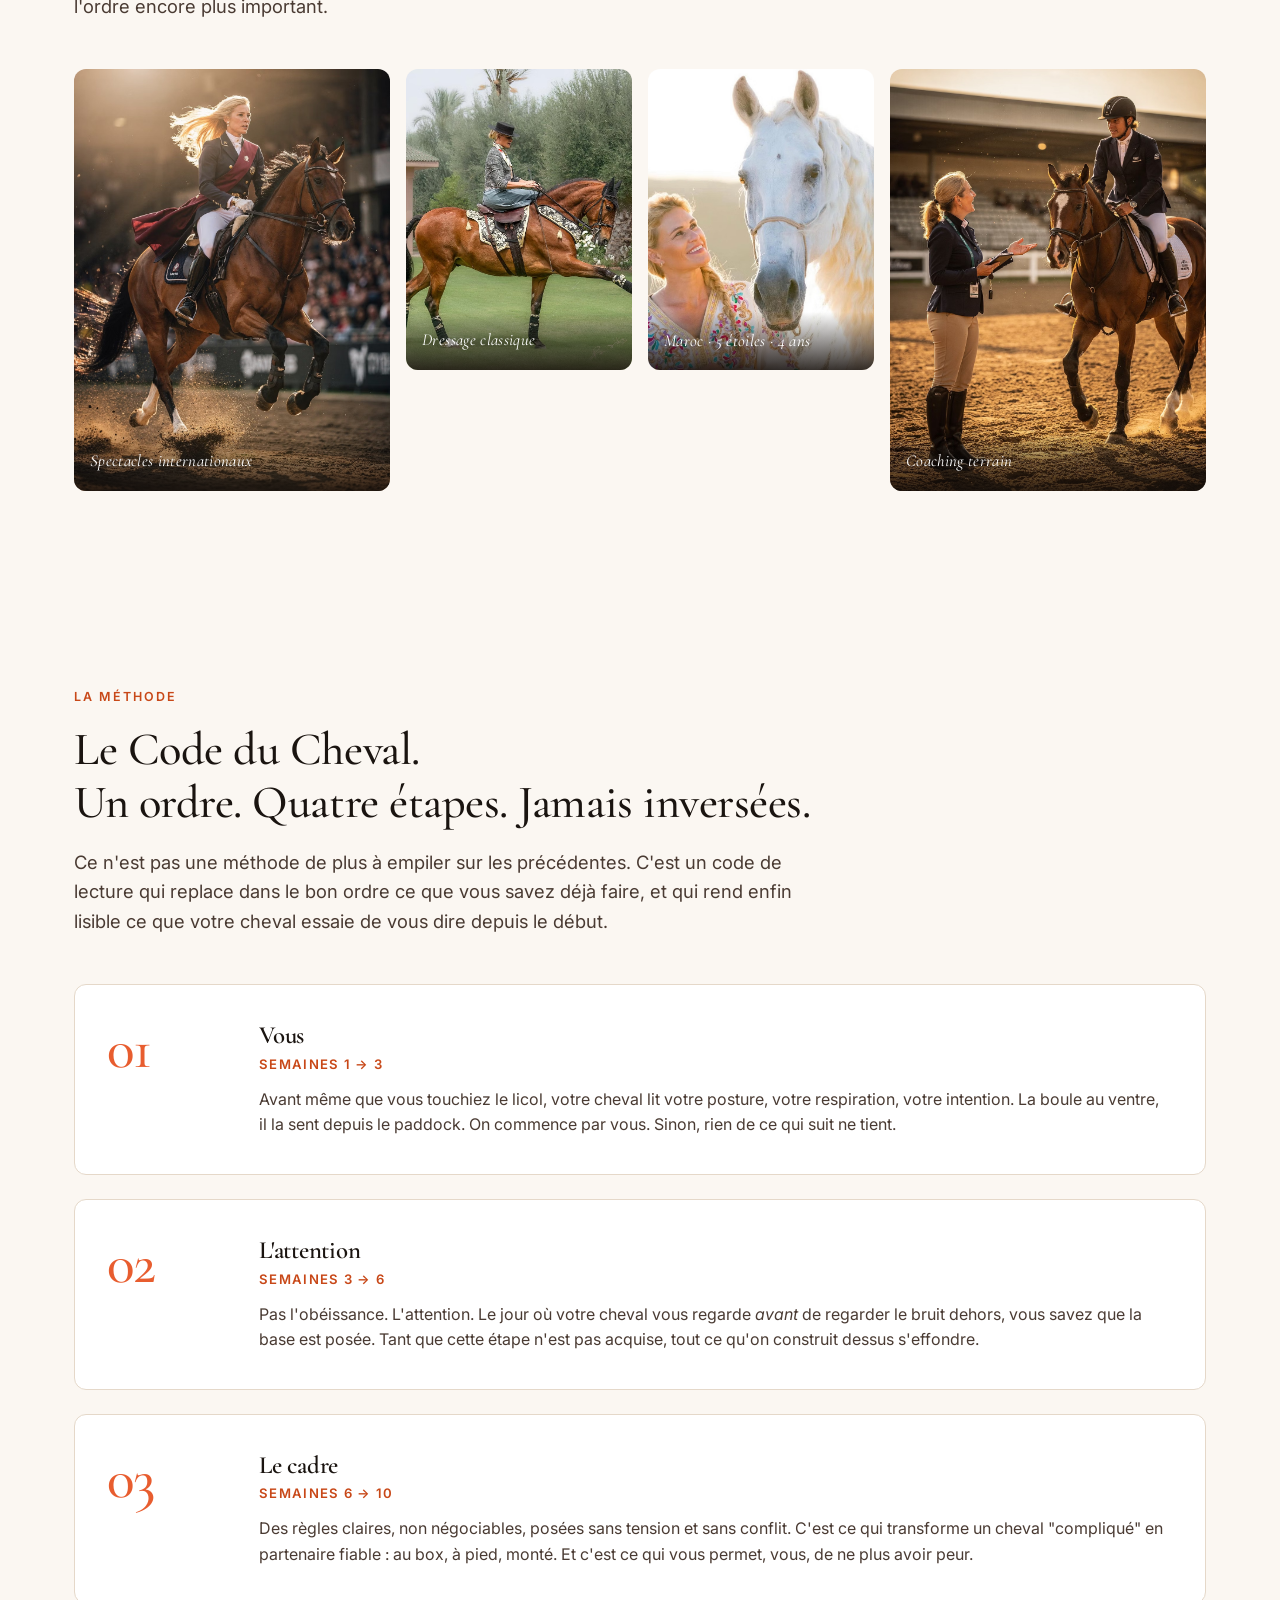
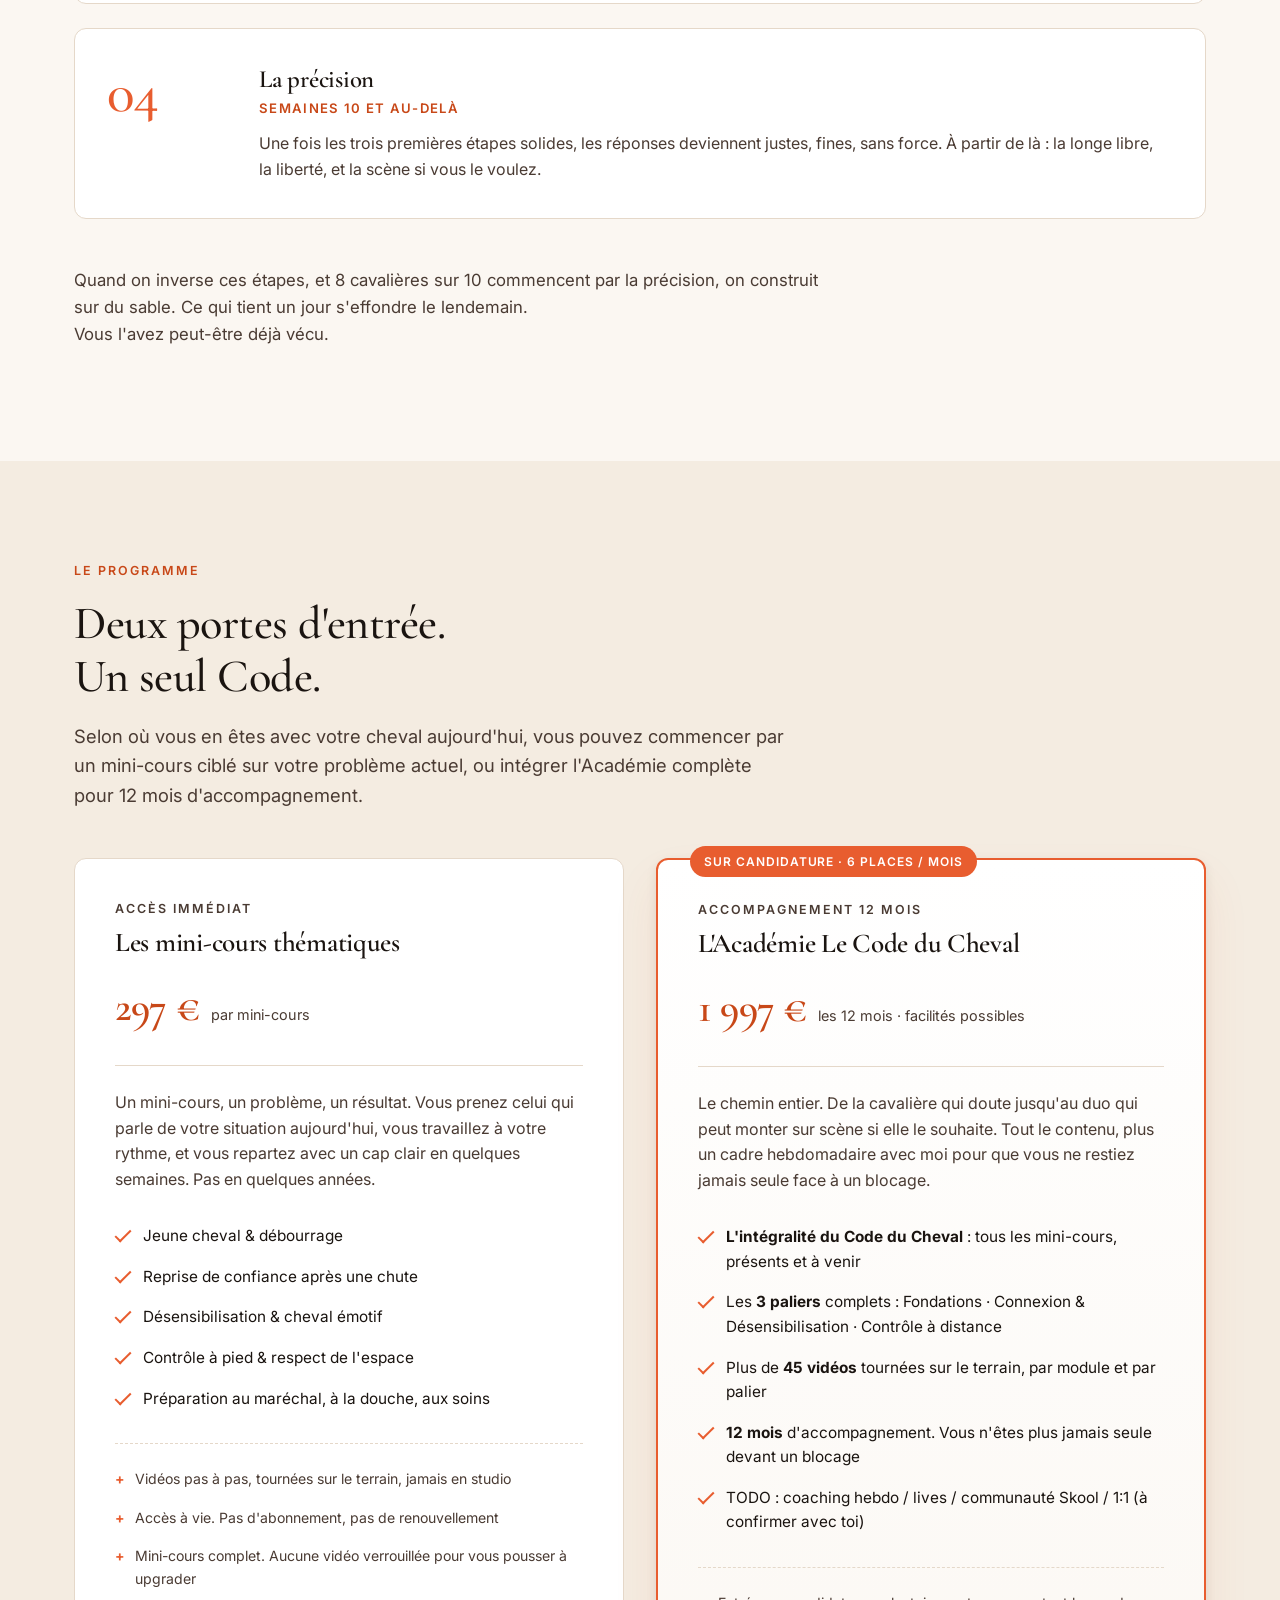
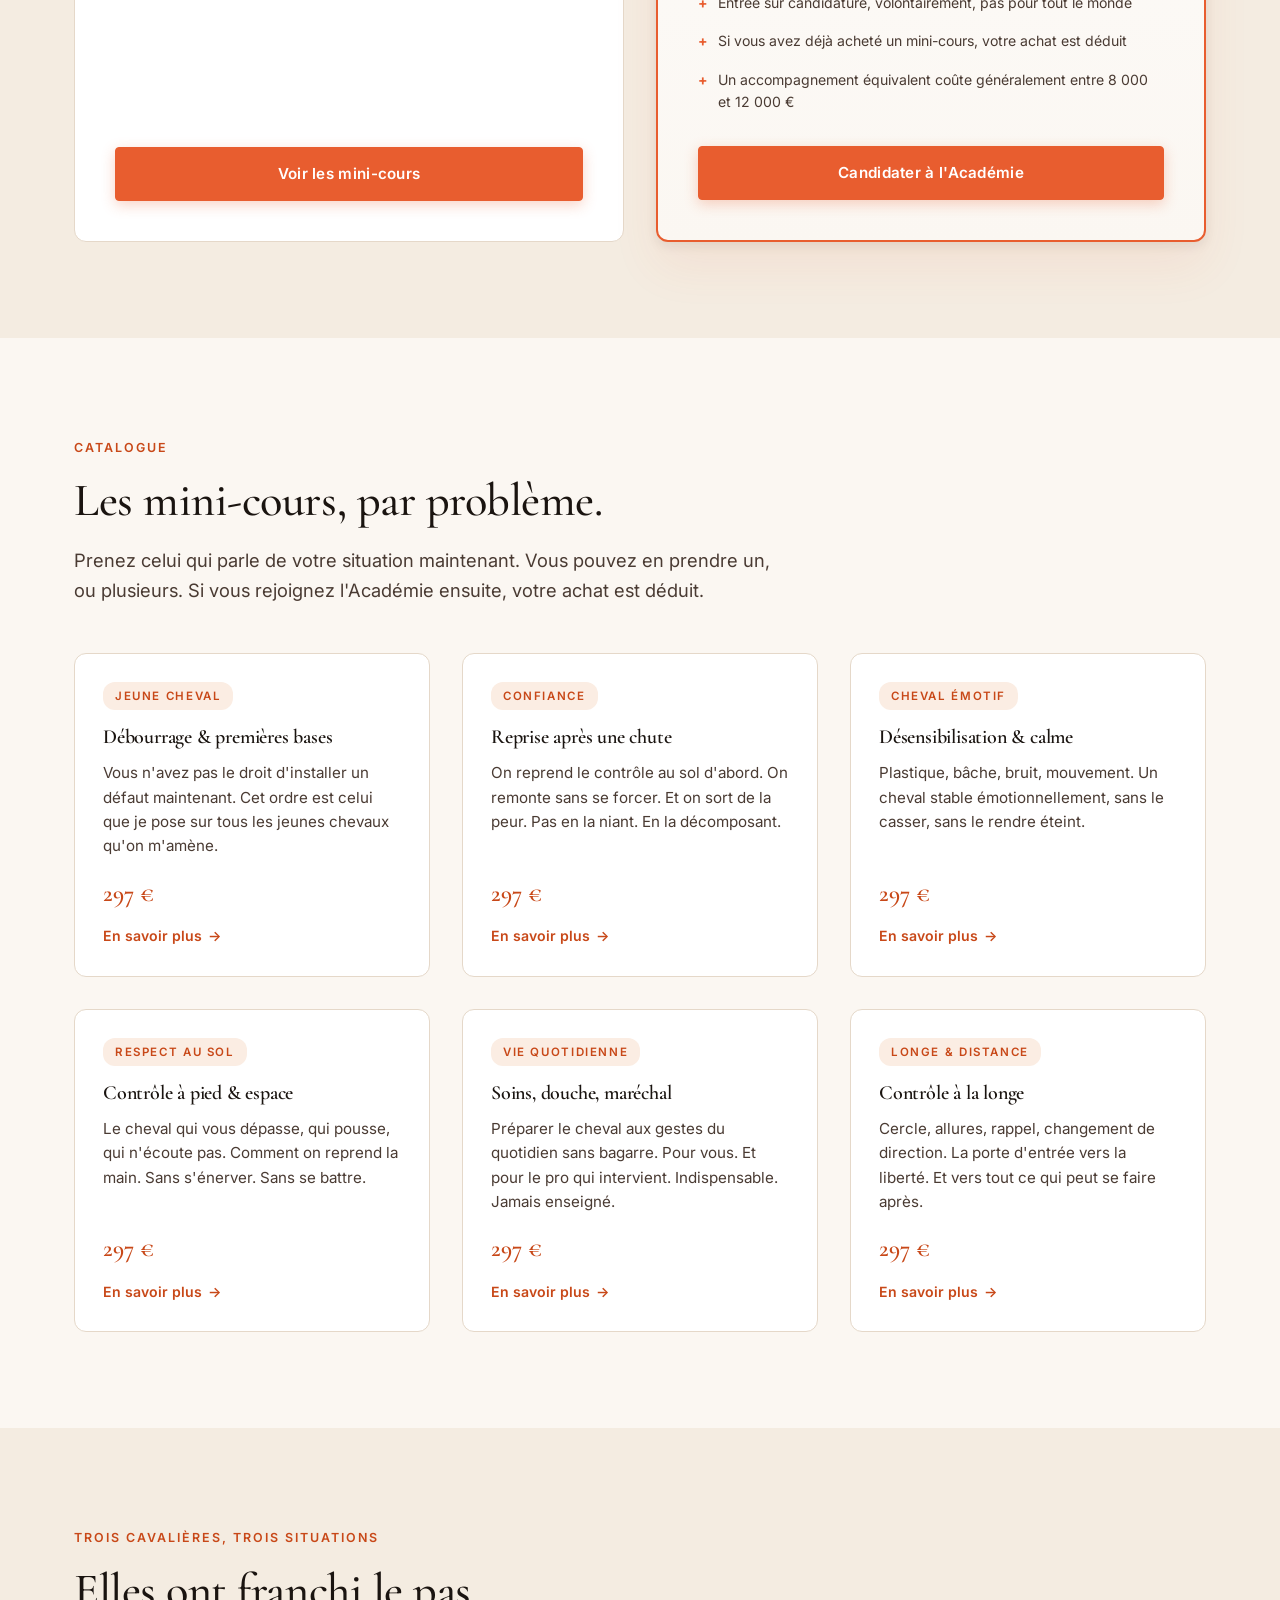
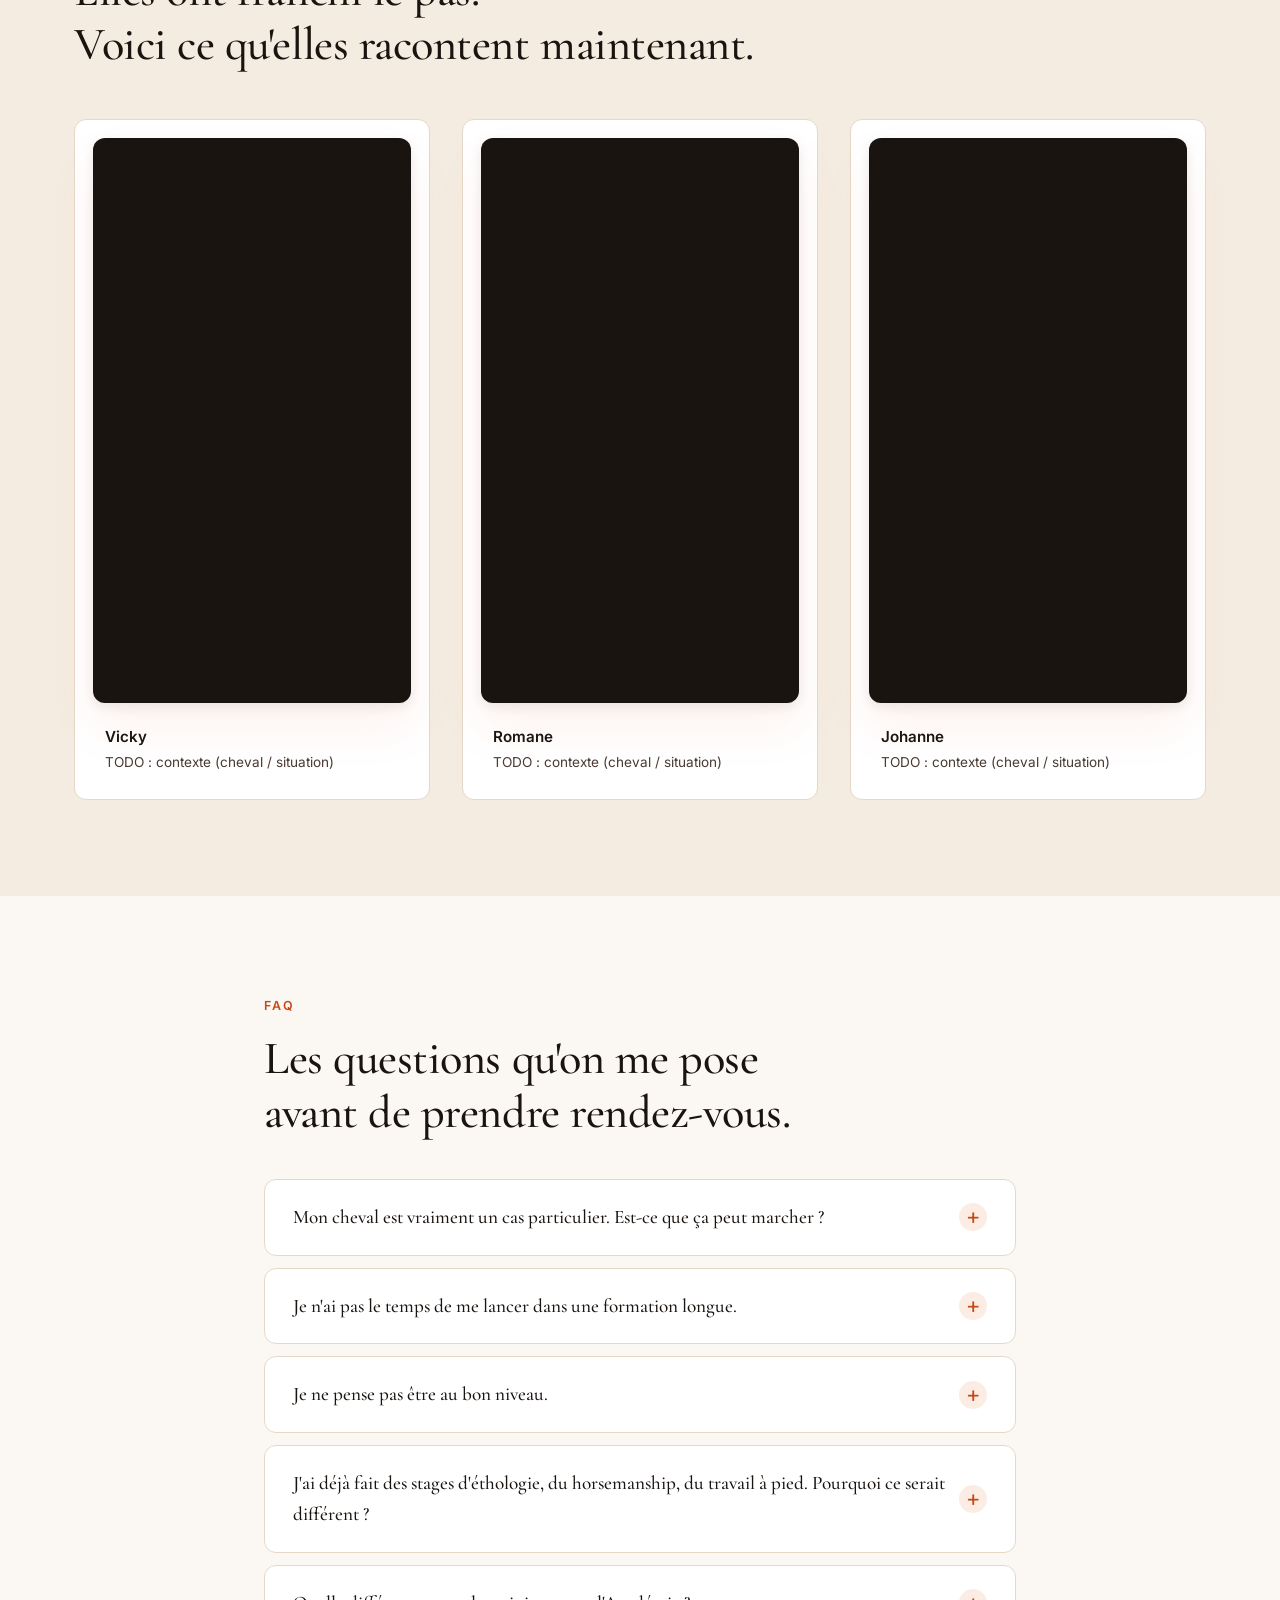
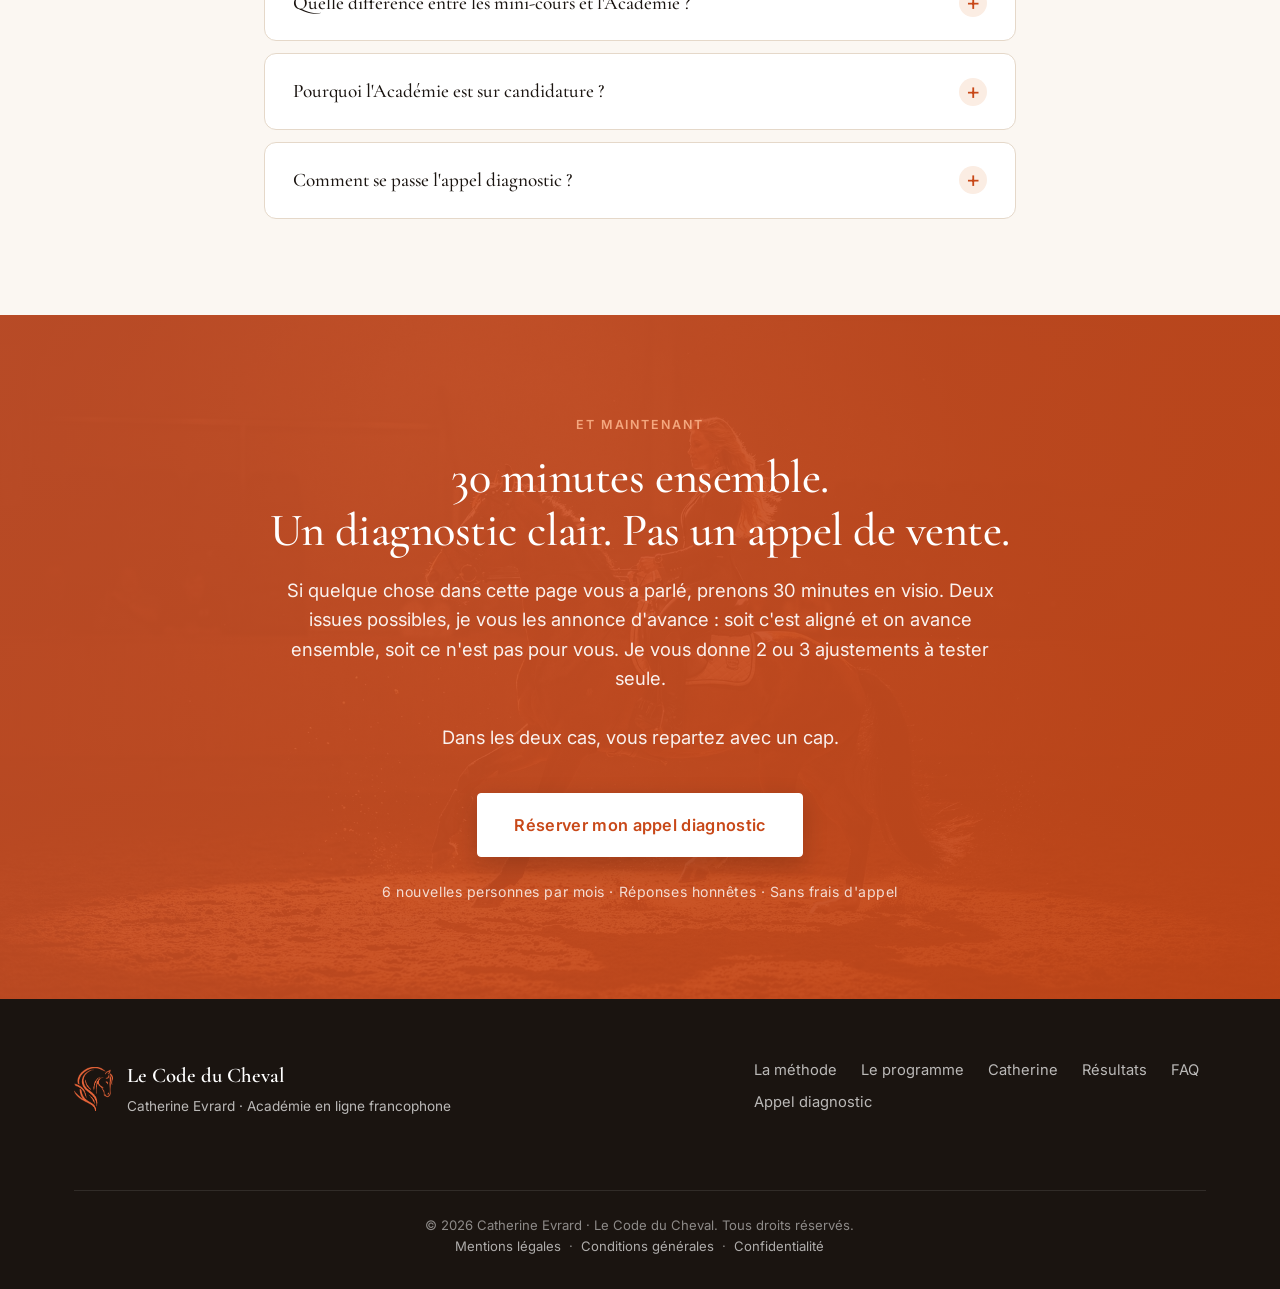
==== commit 413ddf4b: "Nouvelle headline + gallery Catherine + suppression photos IA - Headline + lede réécrits selon nouve" ====
--- a/index.html
+++ b/index.html
@@ -3,7 +3,7 @@
 <head>
   <meta charset="UTF-8" />
   <meta name="viewport" content="width=device-width, initial-scale=1.0" />
-  <title>Le Code du Cheval — Catherine Evrard</title>
+  <title>Le Code du Cheval, Catherine Evrard</title>
   <meta name="description" content="L'accompagnement équestre francophone qui donne un ordre de progression à votre relation avec votre cheval. 20 ans d'expérience, chevaux complexes débloqués, méthode structurée." />
   <link rel="preconnect" href="https://fonts.googleapis.com" />
   <link rel="preconnect" href="https://fonts.gstatic.com" crossorigin />
@@ -43,13 +43,14 @@
       <div class="hero-overlay"></div>
       <div class="container hero-inner">
         <p class="eyebrow">Académie Le Code du Cheval</p>
-        <h1>Vous galérez avec votre cheval depuis des mois.<br/>Ce n'est pas vous. C'est l'ordre.</h1>
+        <h1>Votre cheval n'est pas compliqué.<br/>Il est perdu dans des demandes contradictoires.</h1>
         <p class="hero-lede">
-          Vous avez pris des cours. Vous avez fait des stages. Vous avez regardé les vidéos.
-          Et votre cheval est toujours "comme dans la lune" un jour sur deux.
-          Depuis 20 ans, je rééduque des chevaux qu'on disait perdus — et la première chose
-          que je dis aux cavalières qui m'appellent, c'est&nbsp;: vous n'avez pas un problème
-          de méthode. Vous avez un problème d'ordre.
+          Vous avez pris des cours, testé des méthodes, regardé des vidéos…
+          mais votre cheval reste irrégulier, tendu ou "absent" un jour sur deux.
+          <br/><br/>
+          Depuis 20 ans, Catherine Evrard aide des cavalières à retrouver un cheval
+          plus clair, plus connecté et plus disponible… en remettant simplement les choses
+          dans le bon ordre.
         </p>
         <div class="hero-cta">
           <a href="https://calendly.com/catherineevrard/candidature-lcdc" target="_blank" rel="noopener" class="btn btn-primary btn-lg">Réserver mon appel diagnostic</a>
@@ -80,11 +81,11 @@
         <div class="grid grid-3 cards">
           <article class="card">
             <h3>Vous galérez depuis des mois</h3>
-            <p>Votre cheval vous dépasse à pied. Concentré un jour, ingérable le lendemain. Vous avez pris des cours, fait des stages, regardé toutes les vidéos — et rien ne tient. Vous avez fini par vous demander si c'était vous, le problème.</p>
+            <p>Votre cheval vous dépasse à pied. Concentré un jour, ingérable le lendemain. Vous avez pris des cours, fait des stages, regardé toutes les vidéos, et rien ne tient. Vous avez fini par vous demander si c'était vous, le problème.</p>
           </article>
           <article class="card">
             <h3>Vous n'osez plus monter</h3>
-            <p>Depuis cette chute — ou ce cheval que vous ne comprenez plus — vous avez perdu confiance. Personne autour de vous ne sait quoi vous proposer. Vous remontez sans plaisir, ou vous ne remontez plus du tout.</p>
+            <p>Depuis cette chute, ou ce cheval que vous ne comprenez plus, vous avez perdu confiance. Personne autour de vous ne sait quoi vous proposer. Vous remontez sans plaisir, ou vous ne remontez plus du tout.</p>
           </article>
           <article class="card">
             <h3>Vous avez peur d'installer<br/>les mauvaises bases</h3>
@@ -124,11 +125,11 @@
               src="https://player.vimeo.com/video/1173119215?title=0&amp;byline=0&amp;portrait=0&amp;badge=0&amp;autopause=0"
               allow="autoplay; fullscreen; picture-in-picture; clipboard-write; encrypted-media; web-share"
               referrerpolicy="strict-origin-when-cross-origin"
-              title="VSL — Le Code du Cheval"
+              title="VSL Le Code du Cheval"
               loading="lazy">
             </iframe>
           </div>
-          <p class="video-caption-below">8 minutes avec Catherine — pourquoi rien ne tient, malgré tout ce que vous faites déjà.</p>
+          <p class="video-caption-below">8 minutes avec Catherine. Pourquoi rien ne tient, malgré tout ce que vous faites déjà.</p>
         </div>
       </div>
     </section>
@@ -160,8 +161,8 @@
           </p>
           <blockquote class="pullquote">
             « Bandolero. Un étalon ibérique qu'on m'a amené après un accident au Maroc.
-            C'est lui qui m'a fait comprendre que les méthodes existantes — éthologie,
-            horsemanship, désensibilisation — n'étaient pas mauvaises. Mais qu'elles
+            C'est lui qui m'a fait comprendre que les méthodes existantes (éthologie,
+            horsemanship, désensibilisation) n'étaient pas mauvaises. Mais qu'elles
             arrivaient dans le mauvais ordre. »
           </blockquote>
           <a href="#methode" class="btn btn-outline">Voir la méthode</a>
@@ -187,14 +188,44 @@
       </div>
     </section>
 
-    <!-- METHODE — Le Code du Cheval -->
+    <!-- GALLERY : Catherine en action -->
+    <section class="section section-gallery" id="catherine-en-action">
+      <div class="container">
+        <p class="eyebrow">20 ans, partout où le travail le demande</p>
+        <h2 class="section-title">Spectacle. Dressage classique.<br/>Maroc 5 étoiles. Terrain.</h2>
+        <p class="section-lede">
+          Les chevaux ne se ressemblent jamais. Les contextes non plus. C'est ce qui rend l'ordre
+          encore plus important.
+        </p>
+        <div class="gallery-grid">
+          <figure class="gallery-item">
+            <img src="assets/img/hero-spectacle.jpg" alt="Catherine sur scène en spectacle, cape rouge au galop" loading="lazy" />
+            <figcaption>Spectacles internationaux</figcaption>
+          </figure>
+          <figure class="gallery-item">
+            <img src="assets/img/catherine-piaffer-maroc.jpg" alt="Catherine en dressage classique espagnol, piaffer" loading="lazy" />
+            <figcaption>Dressage classique</figcaption>
+          </figure>
+          <figure class="gallery-item">
+            <img src="assets/img/catherine-portrait-maroc.jpg" alt="Catherine en tenue marocaine avec un cheval blanc" loading="lazy" />
+            <figcaption>Maroc · 5 étoiles · 4 ans</figcaption>
+          </figure>
+          <figure class="gallery-item">
+            <img src="assets/img/catherine-coaching.jpg" alt="Catherine en coaching auprès d'une cavalière" loading="lazy" />
+            <figcaption>Coaching terrain</figcaption>
+          </figure>
+        </div>
+      </div>
+    </section>
+
+    <!-- METHODE : Le Code du Cheval -->
     <section class="section section-method" id="methode">
       <div class="container">
         <p class="eyebrow">La méthode</p>
         <h2 class="section-title">Le Code du Cheval.<br/>Un ordre. Quatre étapes. Jamais inversées.</h2>
         <p class="section-lede">
           Ce n'est pas une méthode de plus à empiler sur les précédentes.
-          C'est un code de lecture qui replace dans le bon ordre ce que vous savez déjà faire —
+          C'est un code de lecture qui replace dans le bon ordre ce que vous savez déjà faire,
           et qui rend enfin lisible ce que votre cheval essaie de vous dire depuis le début.
         </p>
 
@@ -230,7 +261,7 @@
               <p class="step-meta">Semaines 6 → 10</p>
               <p>
                 Des règles claires, non négociables, posées sans tension et sans conflit.
-                C'est ce qui transforme un cheval "compliqué" en partenaire fiable —
+                C'est ce qui transforme un cheval "compliqué" en partenaire fiable :
                 au box, à pied, monté. Et c'est ce qui vous permet, vous, de ne plus avoir peur.
               </p>
             </div>
@@ -250,7 +281,7 @@
         </ol>
 
         <p class="section-foot">
-          Quand on inverse ces étapes — et 8 cavalières sur 10 commencent par la précision —
+          Quand on inverse ces étapes, et 8 cavalières sur 10 commencent par la précision,
           on construit sur du sable. Ce qui tient un jour s'effondre le lendemain.
           <br/>Vous l'avez peut-être déjà vécu.
         </p>
@@ -264,7 +295,7 @@
         <h2 class="section-title">Deux portes d'entrée.<br/>Un seul Code.</h2>
         <p class="section-lede">
           Selon où vous en êtes avec votre cheval aujourd'hui, vous pouvez commencer par
-          un mini-cours ciblé sur votre problème actuel — ou intégrer l'Académie complète
+          un mini-cours ciblé sur votre problème actuel, ou intégrer l'Académie complète
           pour 12 mois d'accompagnement.
         </p>
 
@@ -281,7 +312,7 @@
             <p class="offer-desc">
               Un mini-cours, un problème, un résultat. Vous prenez celui qui parle de votre situation
               aujourd'hui, vous travaillez à votre rythme, et vous repartez avec un cap clair
-              en quelques semaines — pas en quelques années.
+              en quelques semaines. Pas en quelques années.
             </p>
             <ul class="offer-list">
               <li>Jeune cheval &amp; débourrage</li>
@@ -291,9 +322,9 @@
               <li>Préparation au maréchal, à la douche, aux soins</li>
             </ul>
             <ul class="offer-includes">
-              <li>Vidéos pas à pas, tournées sur le terrain — jamais en studio</li>
+              <li>Vidéos pas à pas, tournées sur le terrain, jamais en studio</li>
               <li>Accès à vie. Pas d'abonnement, pas de renouvellement</li>
-              <li>Mini-cours complet — aucune vidéo verrouillée pour vous pousser à upgrader</li>
+              <li>Mini-cours complet. Aucune vidéo verrouillée pour vous pousser à upgrader</li>
             </ul>
             <a href="#minicours" class="btn btn-primary btn-block">Voir les mini-cours</a>
           </article>
@@ -313,14 +344,14 @@
               pour que vous ne restiez jamais seule face à un blocage.
             </p>
             <ul class="offer-list">
-              <li><strong>L'intégralité du Code du Cheval</strong> — tous les mini-cours, présents et à venir</li>
+              <li><strong>L'intégralité du Code du Cheval</strong> : tous les mini-cours, présents et à venir</li>
               <li>Les <strong>3 paliers</strong> complets&nbsp;: Fondations · Connexion &amp; Désensibilisation · Contrôle à distance</li>
               <li>Plus de <strong>45 vidéos</strong> tournées sur le terrain, par module et par palier</li>
-              <li><strong>12 mois</strong> d'accompagnement — vous n'êtes plus jamais seule devant un blocage</li>
-              <li>TODO — coaching hebdo / lives / communauté Skool / 1:1 (à confirmer avec toi)</li>
+              <li><strong>12 mois</strong> d'accompagnement. Vous n'êtes plus jamais seule devant un blocage</li>
+              <li>TODO : coaching hebdo / lives / communauté Skool / 1:1 (à confirmer avec toi)</li>
             </ul>
             <ul class="offer-includes">
-              <li>Entrée sur candidature — volontairement, pas pour tout le monde</li>
+              <li>Entrée sur candidature, volontairement, pas pour tout le monde</li>
               <li>Si vous avez déjà acheté un mini-cours, votre achat est déduit</li>
               <li>Un accompagnement équivalent coûte généralement entre 8 000 et 12 000 €</li>
             </ul>
@@ -351,21 +382,21 @@
           <article class="minicours-card">
             <p class="mc-tag">Confiance</p>
             <h3>Reprise après une chute</h3>
-            <p>On reprend le contrôle au sol d'abord. On remonte sans se forcer. Et on sort de la peur — pas en la niant, en la décomposant.</p>
+            <p>On reprend le contrôle au sol d'abord. On remonte sans se forcer. Et on sort de la peur. Pas en la niant. En la décomposant.</p>
             <p class="mc-price">297&nbsp;€</p>
             <a href="https://calendly.com/catherineevrard/candidature-lcdc" target="_blank" rel="noopener" class="link-arrow">En savoir plus</a>
           </article>
           <article class="minicours-card">
             <p class="mc-tag">Cheval émotif</p>
             <h3>Désensibilisation &amp; calme</h3>
-            <p>Plastique, bâche, bruit, mouvement. Un cheval stable émotionnellement — sans le casser, sans le rendre éteint.</p>
+            <p>Plastique, bâche, bruit, mouvement. Un cheval stable émotionnellement, sans le casser, sans le rendre éteint.</p>
             <p class="mc-price">297&nbsp;€</p>
             <a href="https://calendly.com/catherineevrard/candidature-lcdc" target="_blank" rel="noopener" class="link-arrow">En savoir plus</a>
           </article>
           <article class="minicours-card">
             <p class="mc-tag">Respect au sol</p>
             <h3>Contrôle à pied &amp; espace</h3>
-            <p>Le cheval qui vous dépasse, qui pousse, qui n'écoute pas. Comment on reprend la main — sans s'énerver, sans se battre.</p>
+            <p>Le cheval qui vous dépasse, qui pousse, qui n'écoute pas. Comment on reprend la main. Sans s'énerver. Sans se battre.</p>
             <p class="mc-price">297&nbsp;€</p>
             <a href="https://calendly.com/catherineevrard/candidature-lcdc" target="_blank" rel="noopener" class="link-arrow">En savoir plus</a>
           </article>
@@ -379,7 +410,7 @@
           <article class="minicours-card">
             <p class="mc-tag">Longe &amp; distance</p>
             <h3>Contrôle à la longe</h3>
-            <p>Cercle, allures, rappel, changement de direction. La porte d'entrée vers la liberté — et vers tout ce qui peut se faire après.</p>
+            <p>Cercle, allures, rappel, changement de direction. La porte d'entrée vers la liberté. Et vers tout ce qui peut se faire après.</p>
             <p class="mc-price">297&nbsp;€</p>
             <a href="https://calendly.com/catherineevrard/candidature-lcdc" target="_blank" rel="noopener" class="link-arrow">En savoir plus</a>
           </article>
@@ -406,7 +437,7 @@
             </div>
             <figcaption>
               <span class="t-name">Vicky</span>
-              <span class="t-context">TODO — contexte (cheval / situation)</span>
+              <span class="t-context">TODO : contexte (cheval / situation)</span>
             </figcaption>
           </figure>
 
@@ -422,7 +453,7 @@
             </div>
             <figcaption>
               <span class="t-name">Romane</span>
-              <span class="t-context">TODO — contexte (cheval / situation)</span>
+              <span class="t-context">TODO : contexte (cheval / situation)</span>
             </figcaption>
           </figure>
 
@@ -438,7 +469,7 @@
             </div>
             <figcaption>
               <span class="t-name">Johanne</span>
-              <span class="t-context">TODO — contexte (cheval / situation)</span>
+              <span class="t-context">TODO : contexte (cheval / situation)</span>
             </figcaption>
           </figure>
         </div>
@@ -454,7 +485,7 @@
         <div class="faq-list">
           <details class="faq-item">
             <summary>Mon cheval est vraiment un cas particulier. Est-ce que ça peut marcher ?</summary>
-            <p>En 20 ans, je n'ai jamais rencontré un cheval sans solution. Ce qu'on prend pour "un cas particulier", c'est presque toujours un ordre mal posé — pas un cheval irrécupérable. Si vous avez déjà essayé tout ce qu'on vous a proposé sans résultat durable, c'est exactement le profil pour lequel j'ai construit ce travail.</p>
+            <p>En 20 ans, je n'ai jamais rencontré un cheval sans solution. Ce qu'on prend pour "un cas particulier", c'est presque toujours un ordre mal posé, pas un cheval irrécupérable. Si vous avez déjà essayé tout ce qu'on vous a proposé sans résultat durable, c'est exactement le profil pour lequel j'ai construit ce travail.</p>
           </details>
           <details class="faq-item">
             <summary>Je n'ai pas le temps de me lancer dans une formation longue.</summary>
@@ -466,7 +497,7 @@
           </details>
           <details class="faq-item">
             <summary>J'ai déjà fait des stages d'éthologie, du horsemanship, du travail à pied. Pourquoi ce serait différent ?</summary>
-            <p>Parce que ces méthodes ne sont pas en cause. Elles vous ont donné des outils — c'est précieux. Ce qu'aucune ne vous a donné, c'est l'ordre dans lequel les utiliser. Le Code du Cheval n'efface rien de ce que vous avez appris. Il replace tout dans le bon ordre.</p>
+            <p>Parce que ces méthodes ne sont pas en cause. Elles vous ont donné des outils, et c'est précieux. Ce qu'aucune ne vous a donné, c'est l'ordre dans lequel les utiliser. Le Code du Cheval n'efface rien de ce que vous avez appris. Il replace tout dans le bon ordre.</p>
           </details>
           <details class="faq-item">
             <summary>Quelle différence entre les mini-cours et l'Académie ?</summary>
@@ -474,11 +505,11 @@
           </details>
           <details class="faq-item">
             <summary>Pourquoi l'Académie est sur candidature ?</summary>
-            <p>Parce que je n'accueille que 6 nouvelles personnes par mois. Je suis sur le terrain le reste du temps, avec des chevaux et des cavalières. L'appel de 30 minutes sert à vérifier que c'est aligné — pour vous comme pour moi. Si ce n'est pas le bon moment, je vous le dis, et je vous donne 2 ou 3 ajustements à tester seule.</p>
+            <p>Parce que je n'accueille que 6 nouvelles personnes par mois. Je suis sur le terrain le reste du temps, avec des chevaux et des cavalières. L'appel de 30 minutes sert à vérifier que c'est aligné, pour vous comme pour moi. Si ce n'est pas le bon moment, je vous le dis, et je vous donne 2 ou 3 ajustements à tester seule.</p>
           </details>
           <details class="faq-item">
             <summary>Comment se passe l'appel diagnostic ?</summary>
-            <p>30 minutes en visio. Vous me racontez votre situation, votre cheval, ce que vous avez essayé. Je vous donne mon avis honnête&nbsp;: soit c'est le bon moment pour rejoindre l'Académie, soit ce n'est pas pour vous aujourd'hui — et dans les deux cas, vous repartez avec un diagnostic clair.</p>
+            <p>30 minutes en visio. Vous me racontez votre situation, votre cheval, ce que vous avez essayé. Je vous donne mon avis honnête&nbsp;: soit c'est le bon moment pour rejoindre l'Académie, soit ce n'est pas pour vous aujourd'hui. Dans les deux cas, vous repartez avec un diagnostic clair.</p>
           </details>
         </div>
       </div>
@@ -494,7 +525,7 @@
         <p class="section-lede">
           Si quelque chose dans cette page vous a parlé, prenons 30 minutes en visio.
           Deux issues possibles, je vous les annonce d'avance&nbsp;: soit c'est aligné
-          et on avance ensemble, soit ce n'est pas pour vous — et je vous donne 2 ou 3
+          et on avance ensemble, soit ce n'est pas pour vous. Je vous donne 2 ou 3
           ajustements à tester seule.
           <br/><br/>
           Dans les deux cas, vous repartez avec un cap.
@@ -524,7 +555,7 @@
         <a href="https://calendly.com/catherineevrard/candidature-lcdc" target="_blank" rel="noopener">Appel diagnostic</a>
       </nav>
       <p class="footer-legal">
-        © <span id="year"></span> Catherine Evrard · Le Code du Cheval — Tous droits réservés.
+        © <span id="year"></span> Catherine Evrard · Le Code du Cheval. Tous droits réservés.
         <br/>
         <a href="#">Mentions légales</a> · <a href="#">Conditions générales</a> · <a href="#">Confidentialité</a>
       </p>
--- a/assets/css/styles.css
+++ b/assets/css/styles.css
@@ -539,6 +539,56 @@
   font-style: italic;
   color: var(--ink);
   line-height: 1.5;
+}
+
+/* ---------- Gallery : Catherine en action ---------- */
+.section-gallery {
+  background: var(--paper);
+  padding: 96px 0;
+}
+.gallery-grid {
+  display: grid;
+  grid-template-columns: 1.4fr 1fr 1fr 1.4fr;
+  gap: 16px;
+  margin-top: 3rem;
+}
+.gallery-item {
+  position: relative;
+  margin: 0;
+  overflow: hidden;
+  border-radius: var(--radius-lg);
+  aspect-ratio: 3 / 4;
+  background: var(--paper-warm);
+  transition: transform 0.3s ease;
+}
+.gallery-item:hover {
+  transform: translateY(-4px);
+}
+.gallery-item img {
+  width: 100%;
+  height: 100%;
+  object-fit: cover;
+  transition: transform 0.6s ease;
+}
+.gallery-item:hover img {
+  transform: scale(1.04);
+}
+.gallery-item figcaption {
+  position: absolute;
+  left: 0; right: 0; bottom: 0;
+  padding: 16px;
+  background: linear-gradient(180deg, transparent 0%, rgba(20, 14, 10, 0.85) 100%);
+  color: var(--white);
+  font-family: var(--font-serif);
+  font-size: 1.05rem;
+  font-style: italic;
+  letter-spacing: 0.02em;
+}
+
+@media (max-width: 760px) {
+  .gallery-grid {
+    grid-template-columns: 1fr 1fr;
+  }
 }
 
 /* ---------- Méthode ---------- */
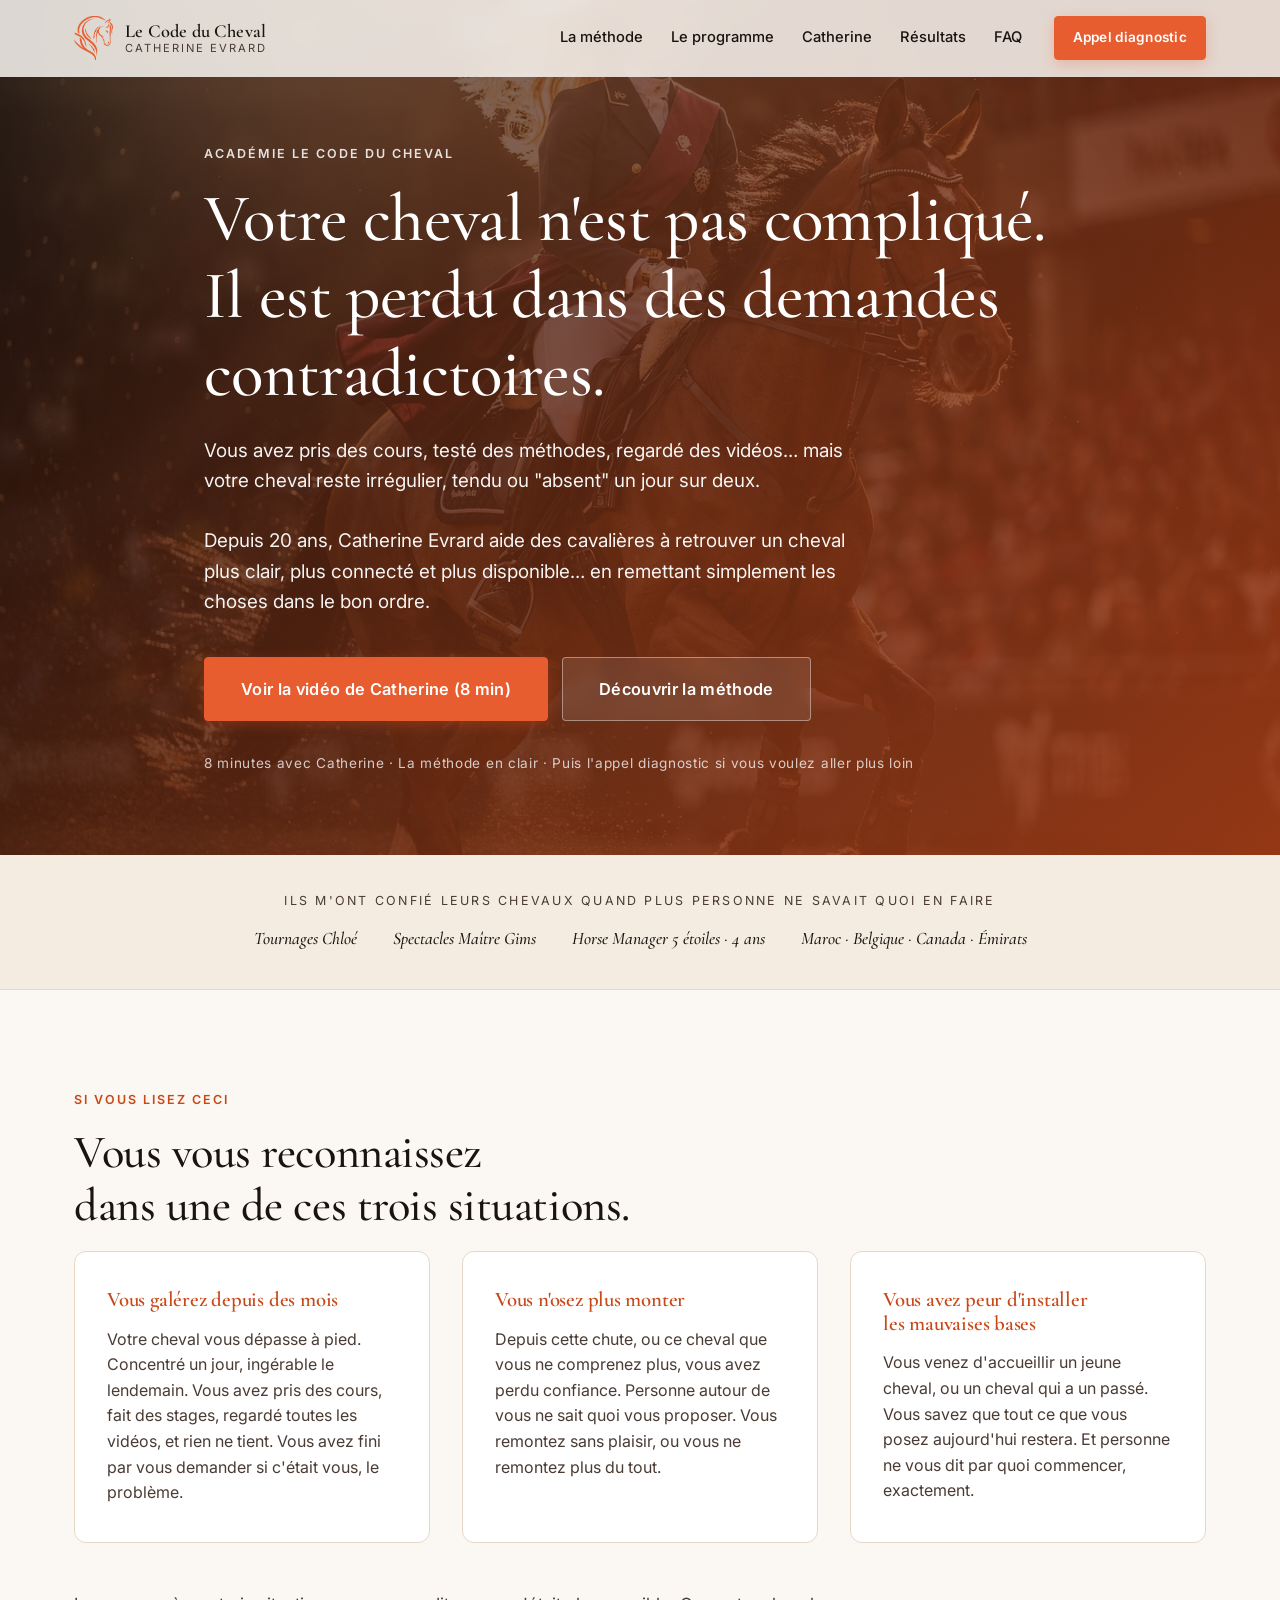
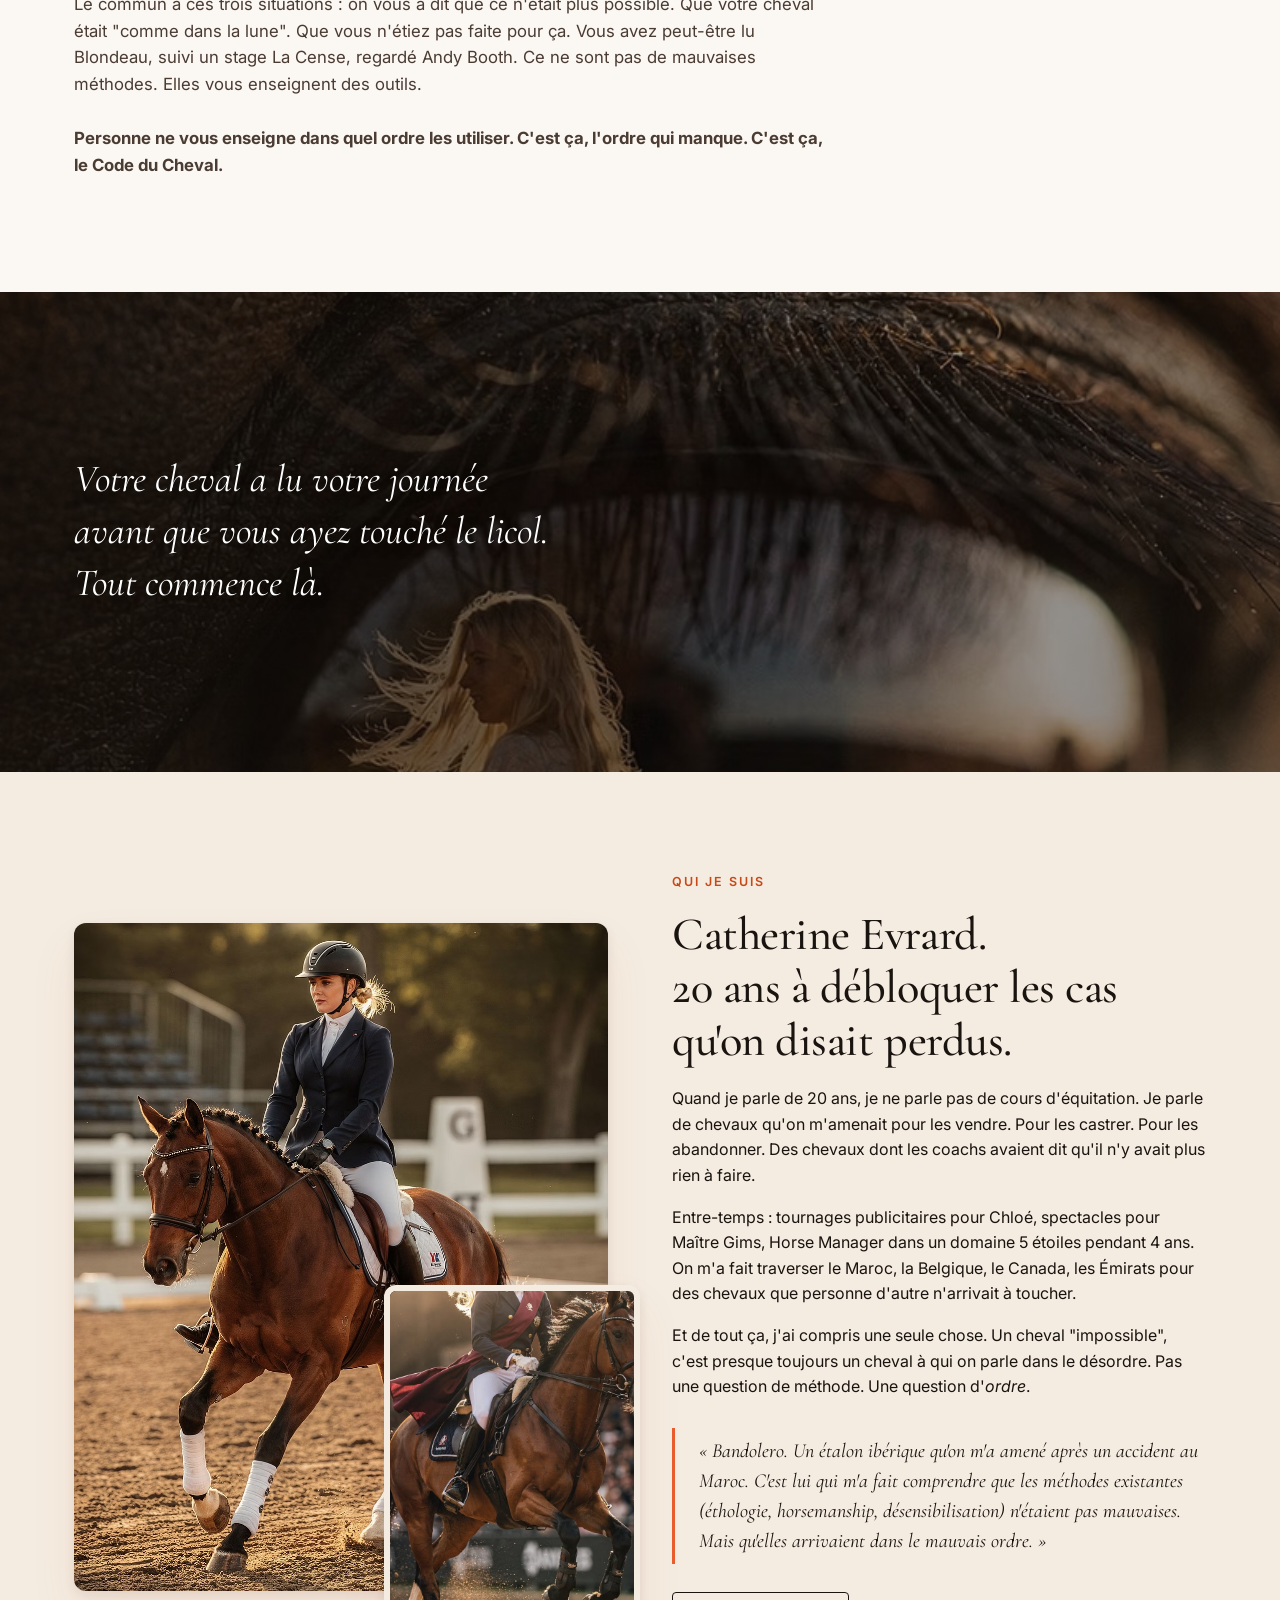
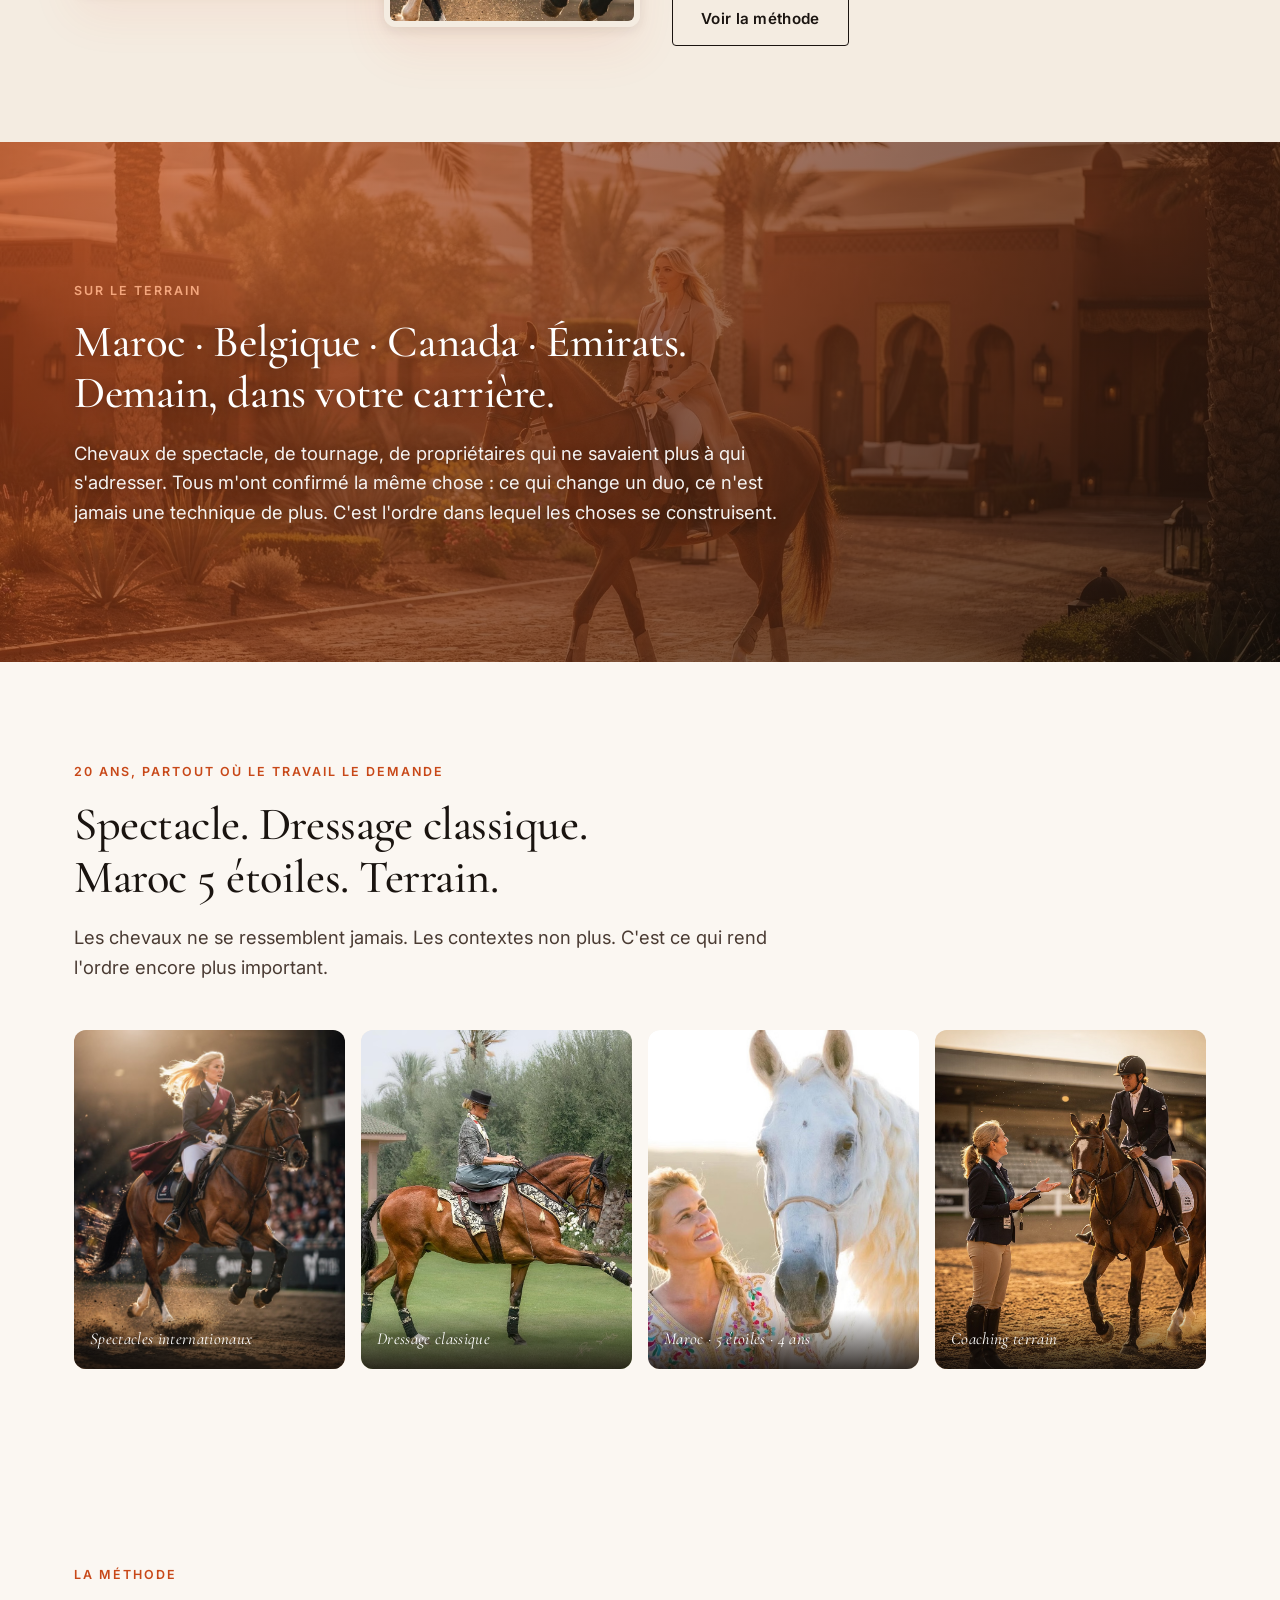
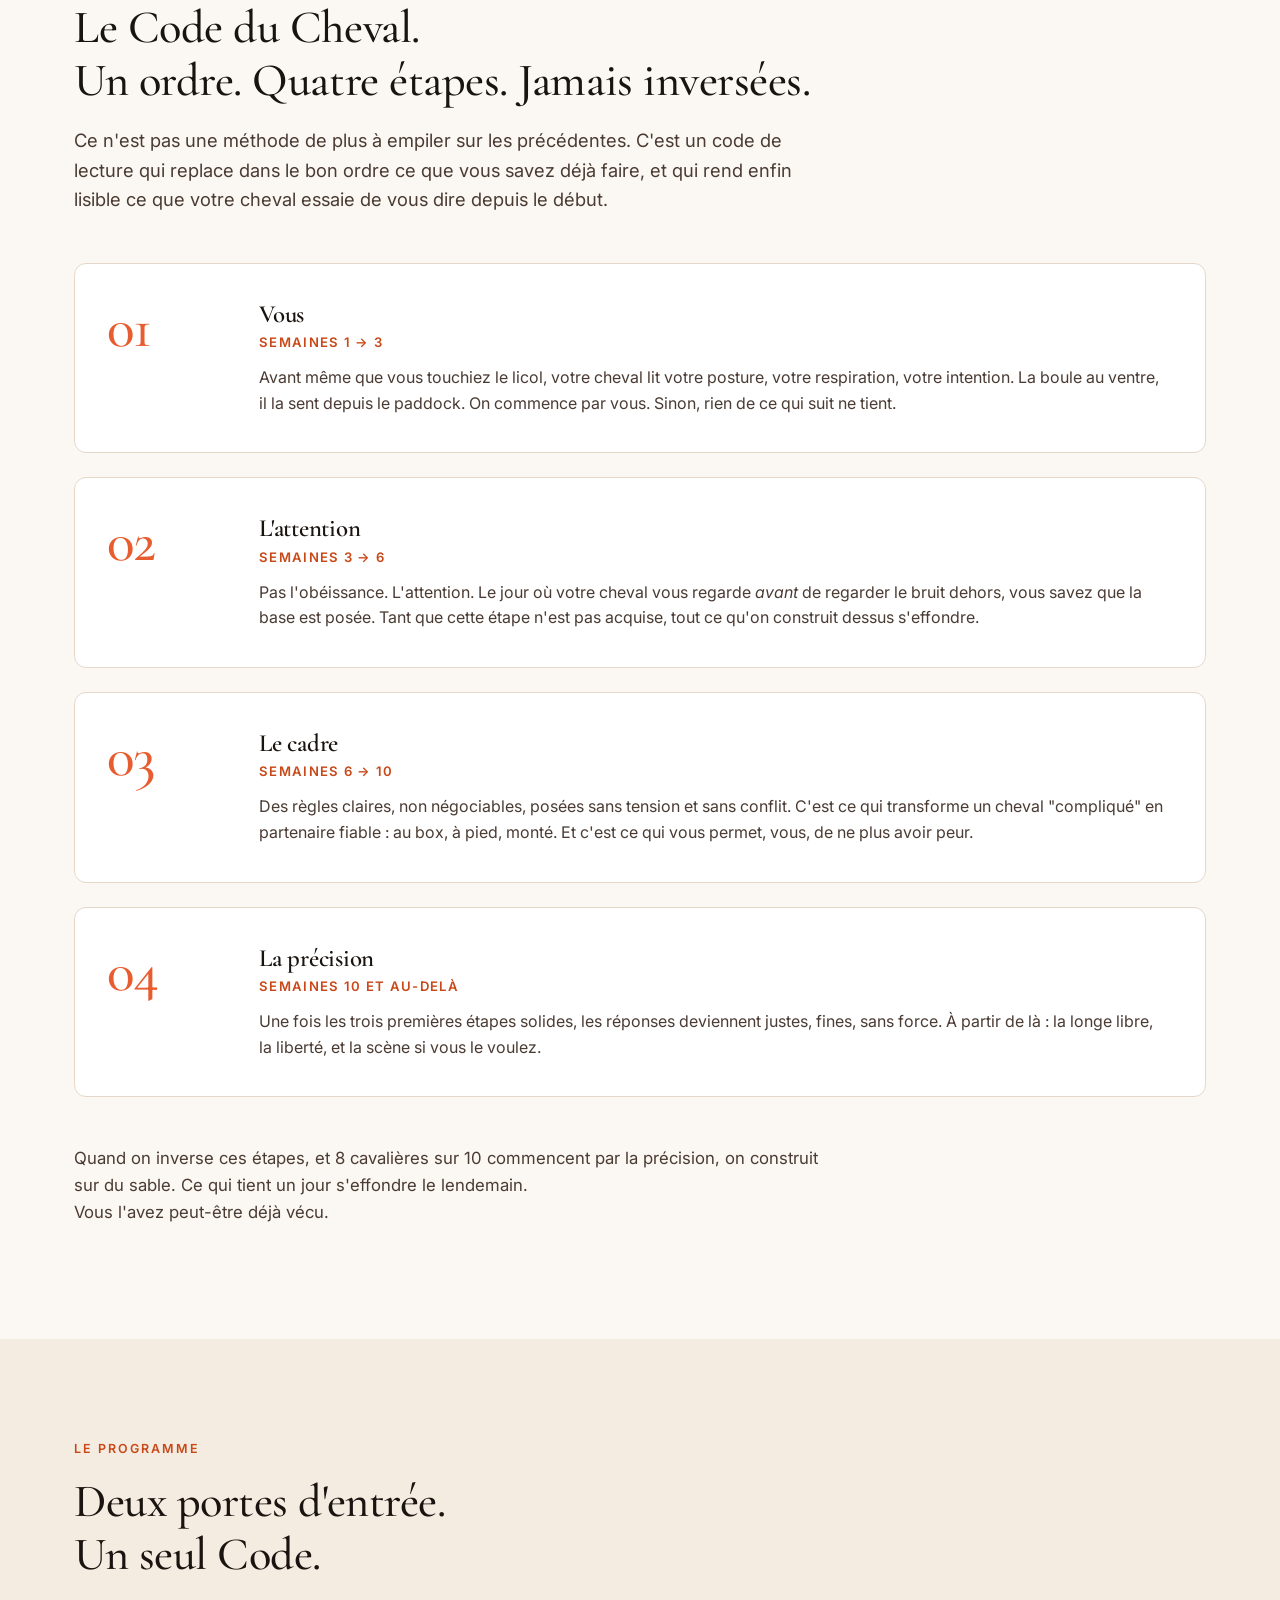
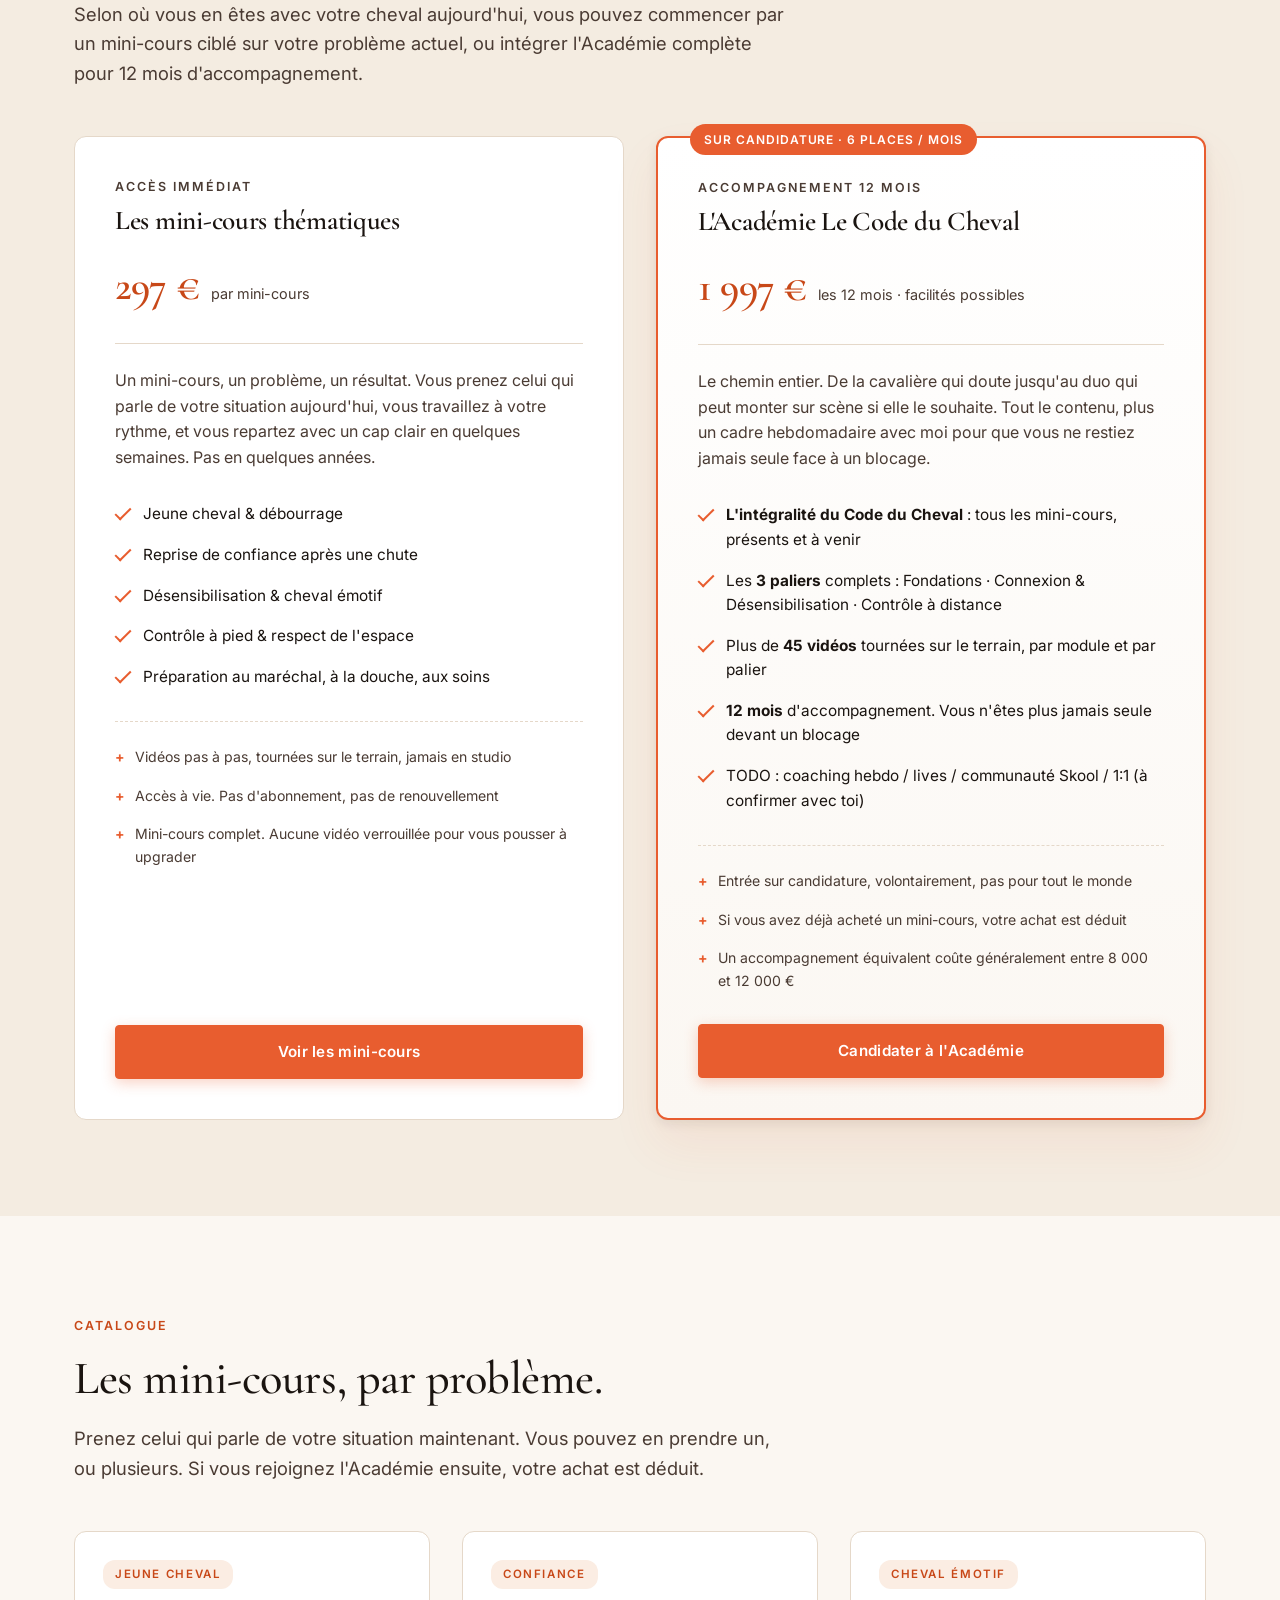
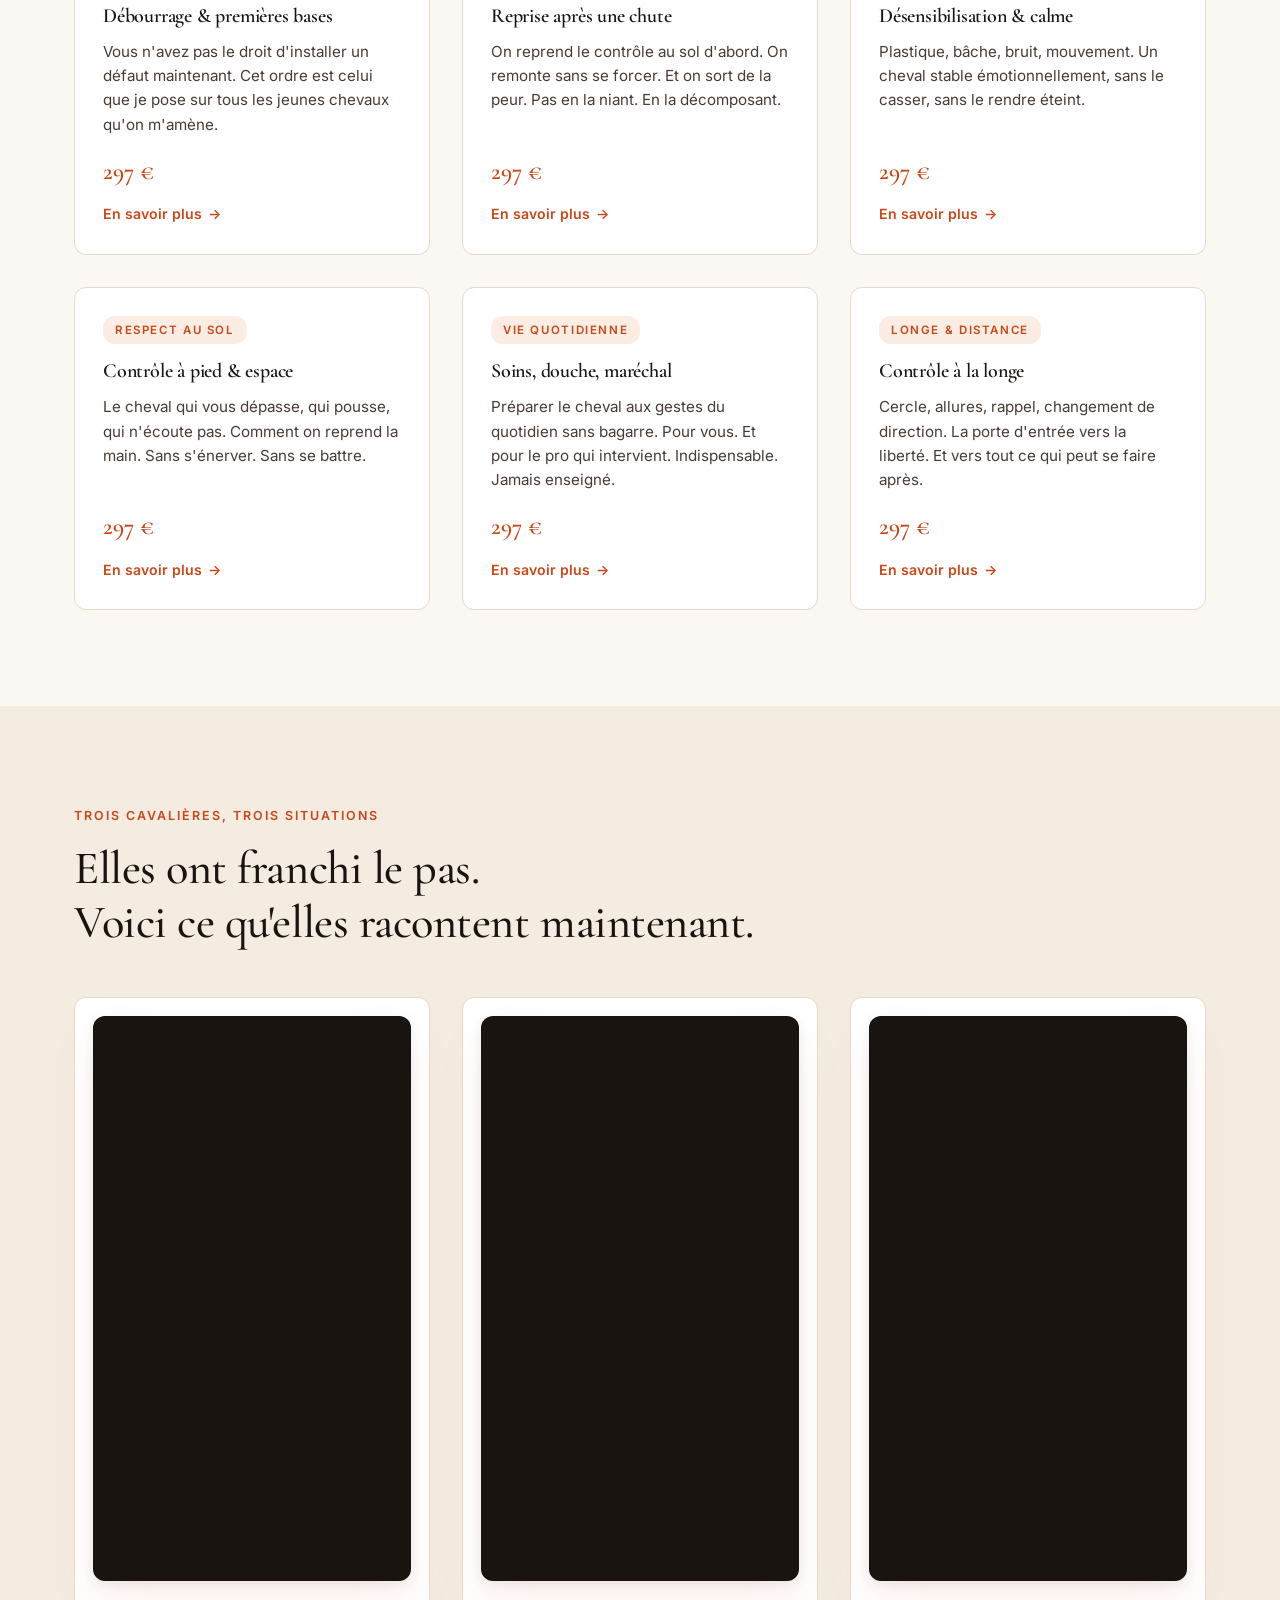
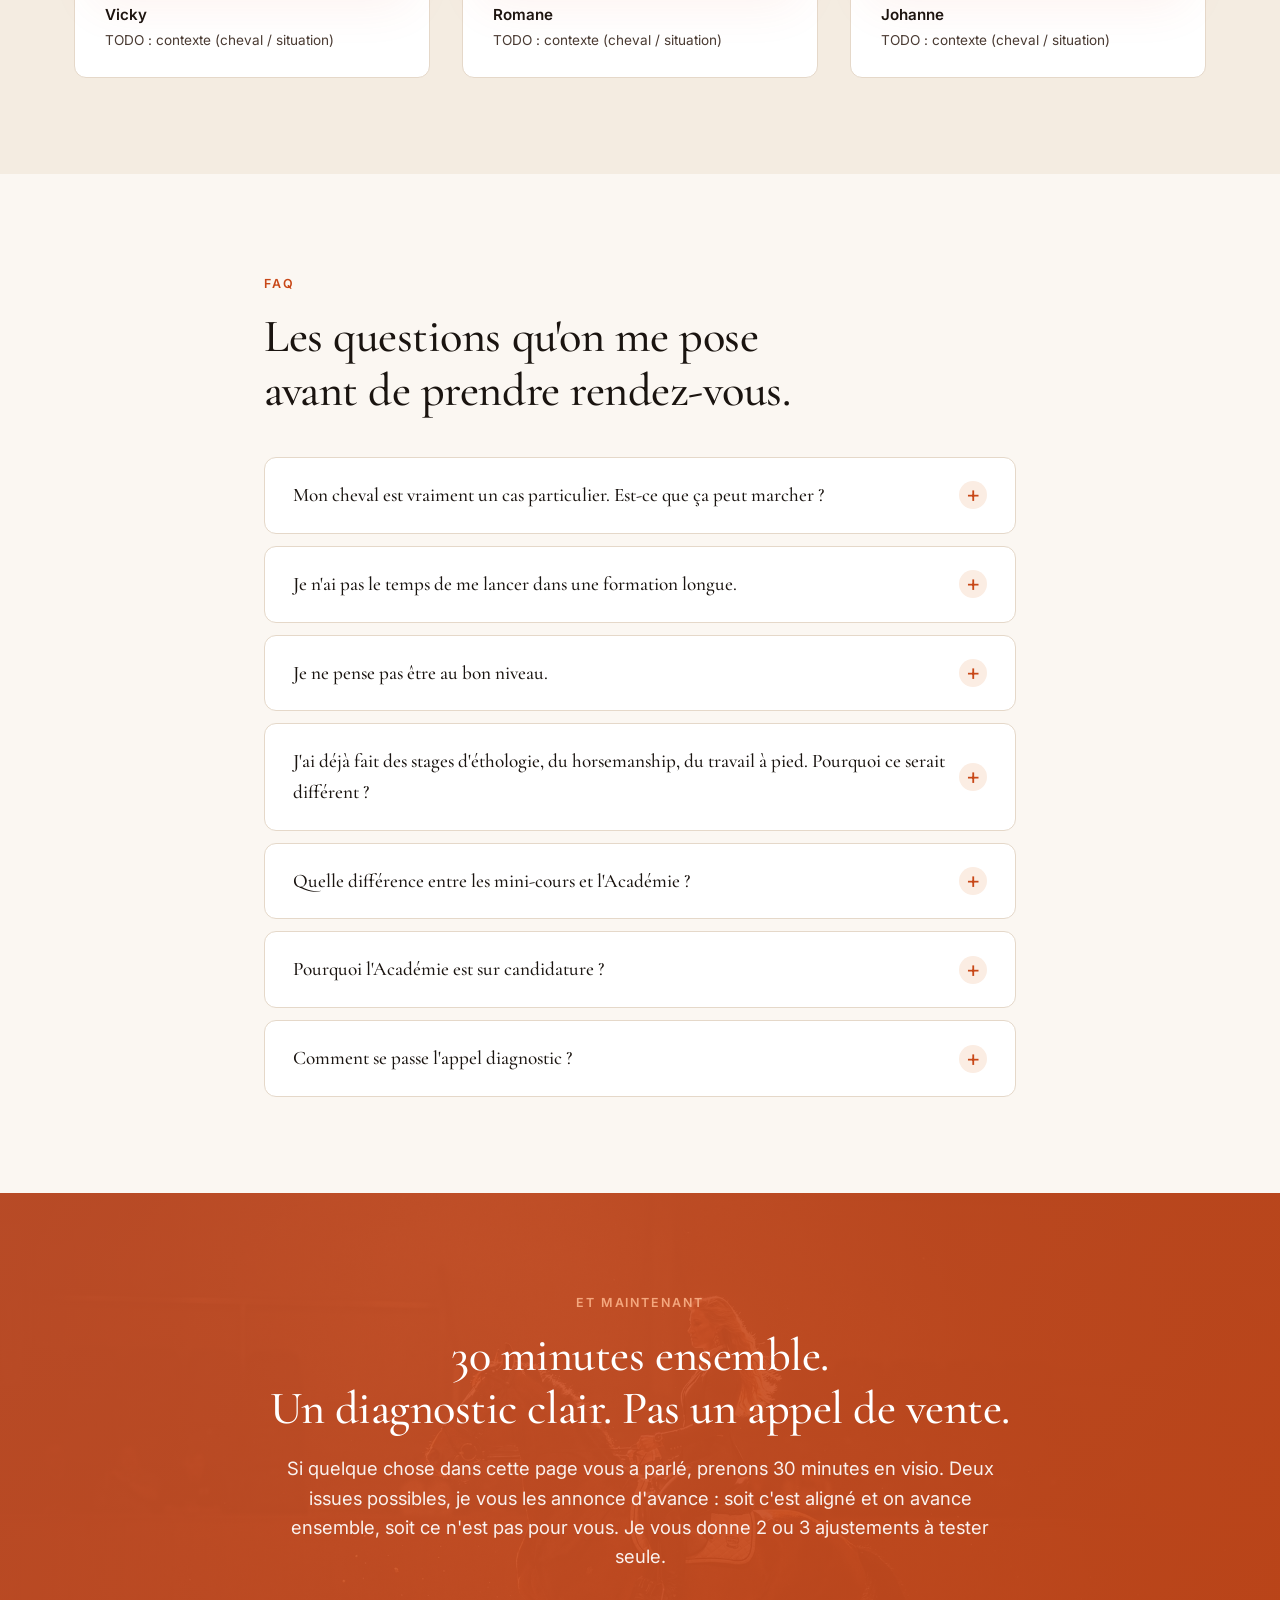
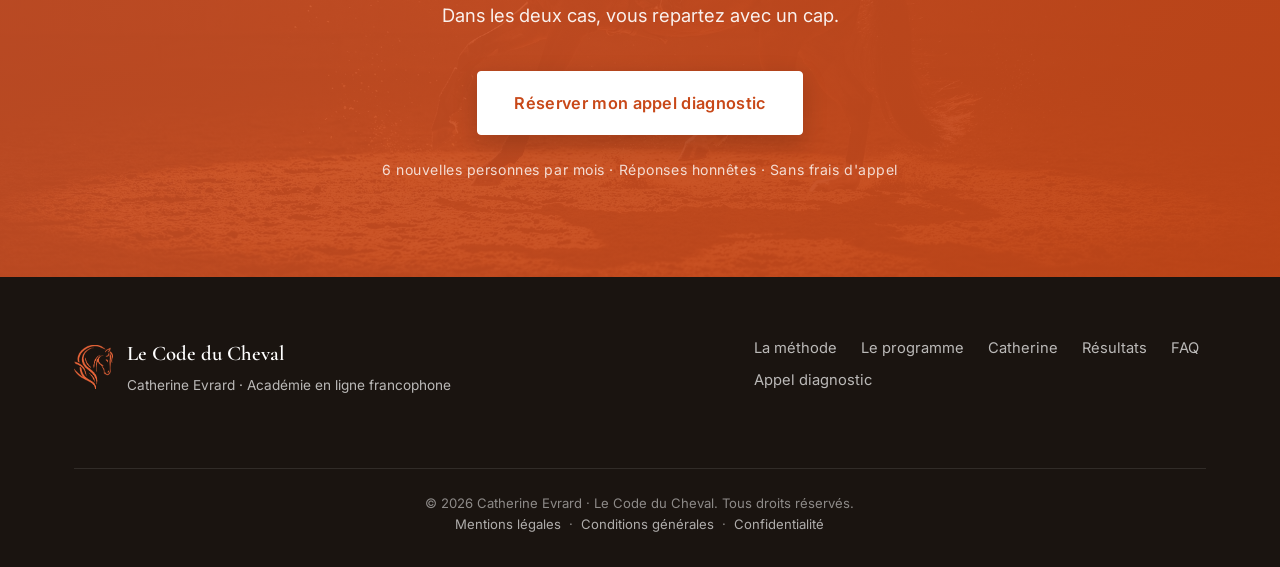
==== commit f48323fa: "TRT-style : VSL déplacée sur methode.html + correctifs - index.html : suppression complète de la sec" ====
--- a/index.html
+++ b/index.html
@@ -53,10 +53,10 @@
           dans le bon ordre.
         </p>
         <div class="hero-cta">
-          <a href="https://calendly.com/catherineevrard/candidature-lcdc" target="_blank" rel="noopener" class="btn btn-primary btn-lg">Réserver mon appel diagnostic</a>
-          <a href="#methode" class="btn btn-ghost btn-lg">Découvrir la méthode</a>
-        </div>
-        <p class="hero-meta">6 nouvelles personnes par mois · Sans frais d'appel · 30 minutes</p>
+          <a href="methode.html" class="btn btn-primary btn-lg">Voir la vidéo de Catherine (8 min)</a>
+          <a href="methode.html" class="btn btn-ghost btn-lg">Découvrir la méthode</a>
+        </div>
+        <p class="hero-meta">8 minutes avec Catherine · La méthode en clair · Puis l'appel diagnostic si vous voulez aller plus loin</p>
       </div>
     </section>
 
@@ -113,24 +113,6 @@
           avant que vous ayez touché le licol.<br/>
           Tout commence là.
         </blockquote>
-      </div>
-    </section>
-
-    <!-- VSL -->
-    <section class="section section-vsl" id="video">
-      <div class="container">
-        <div class="video-wrap">
-          <div class="vimeo-embed vimeo-16-9">
-            <iframe
-              src="https://player.vimeo.com/video/1173119215?title=0&amp;byline=0&amp;portrait=0&amp;badge=0&amp;autopause=0"
-              allow="autoplay; fullscreen; picture-in-picture; clipboard-write; encrypted-media; web-share"
-              referrerpolicy="strict-origin-when-cross-origin"
-              title="VSL Le Code du Cheval"
-              loading="lazy">
-            </iframe>
-          </div>
-          <p class="video-caption-below">8 minutes avec Catherine. Pourquoi rien ne tient, malgré tout ce que vous faites déjà.</p>
-        </div>
       </div>
     </section>
 
--- a/assets/css/styles.css
+++ b/assets/css/styles.css
@@ -548,7 +548,7 @@
 }
 .gallery-grid {
   display: grid;
-  grid-template-columns: 1.4fr 1fr 1fr 1.4fr;
+  grid-template-columns: repeat(4, 1fr);
   gap: 16px;
   margin-top: 3rem;
 }
@@ -557,10 +557,14 @@
   margin: 0;
   overflow: hidden;
   border-radius: var(--radius-lg);
-  aspect-ratio: 3 / 4;
+  aspect-ratio: 4 / 5;
   background: var(--paper-warm);
   transition: transform 0.3s ease;
 }
+.gallery-item img[src*="hero-spectacle"] { object-position: center 35%; }
+.gallery-item img[src*="catherine-piaffer"] { object-position: center 45%; }
+.gallery-item img[src*="catherine-portrait"] { object-position: 60% center; }
+.gallery-item img[src*="catherine-coaching"] { object-position: center 30%; }
 .gallery-item:hover {
   transform: translateY(-4px);
 }
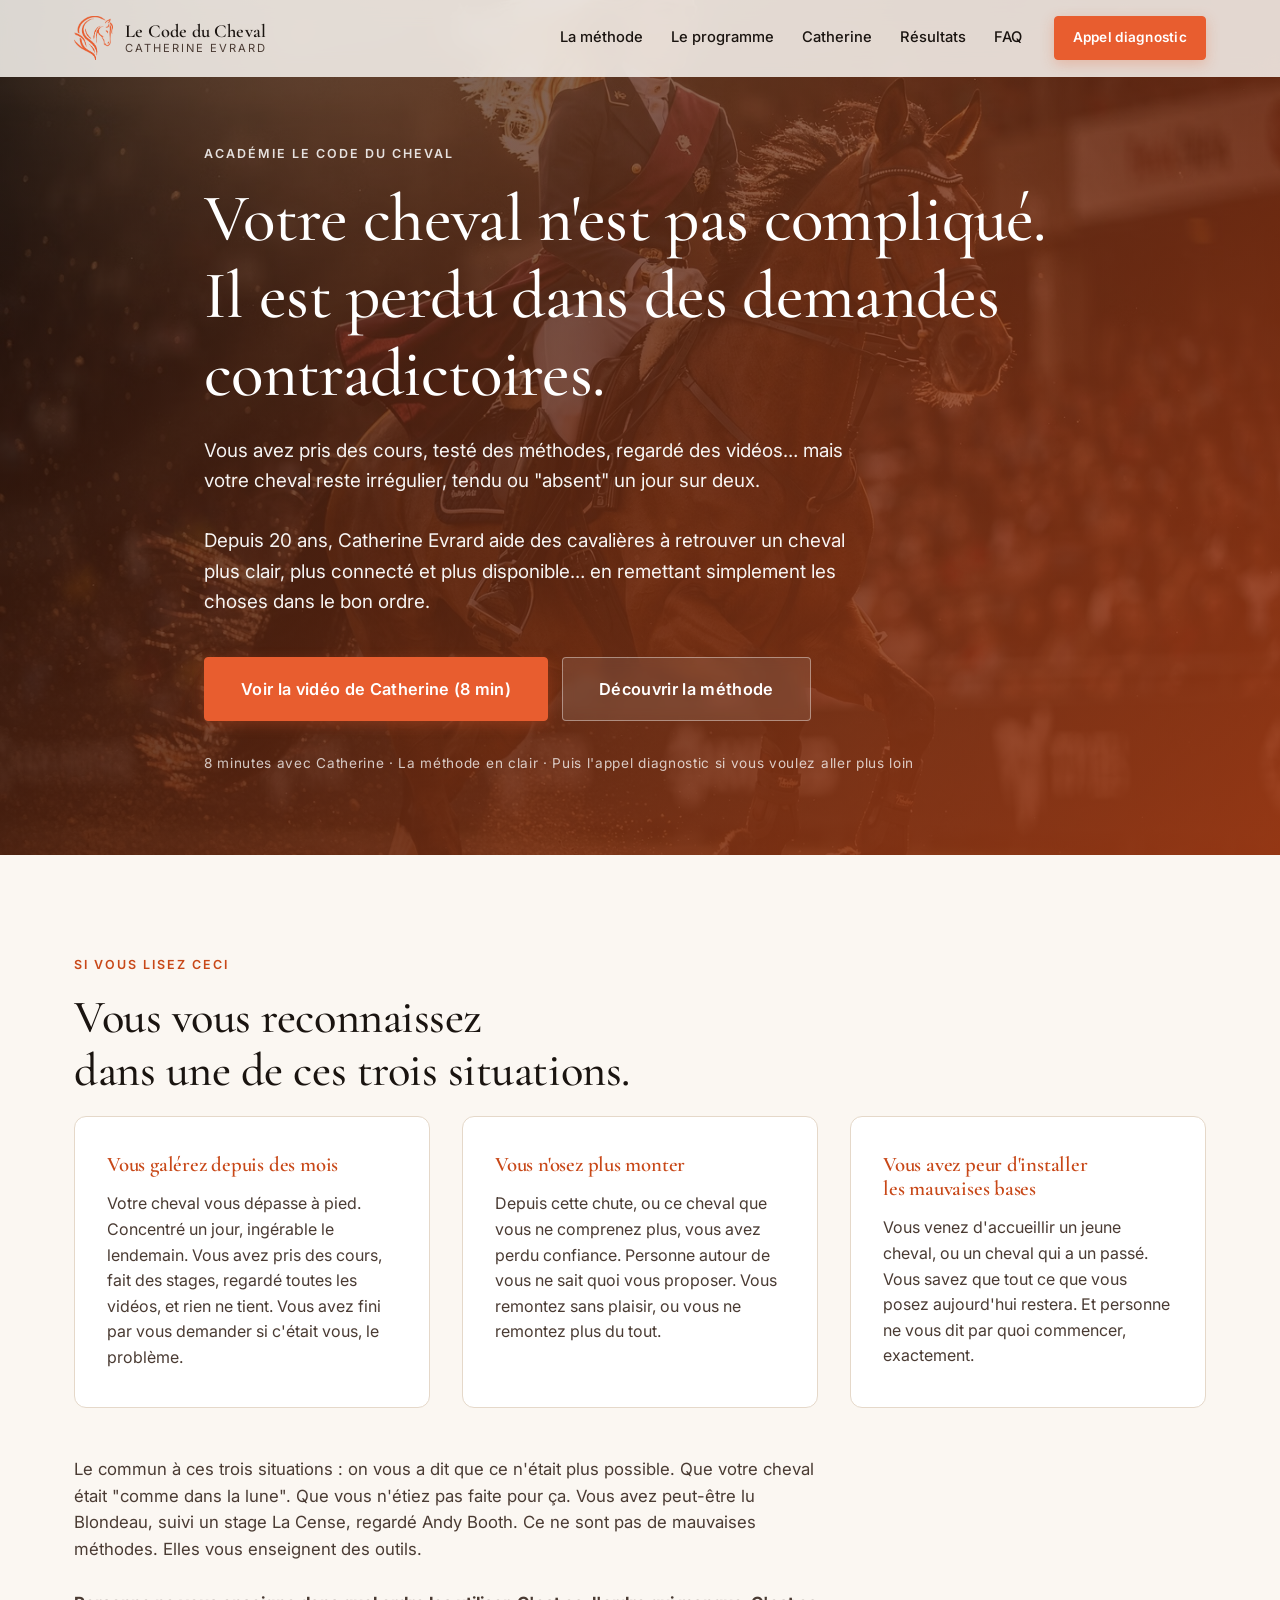
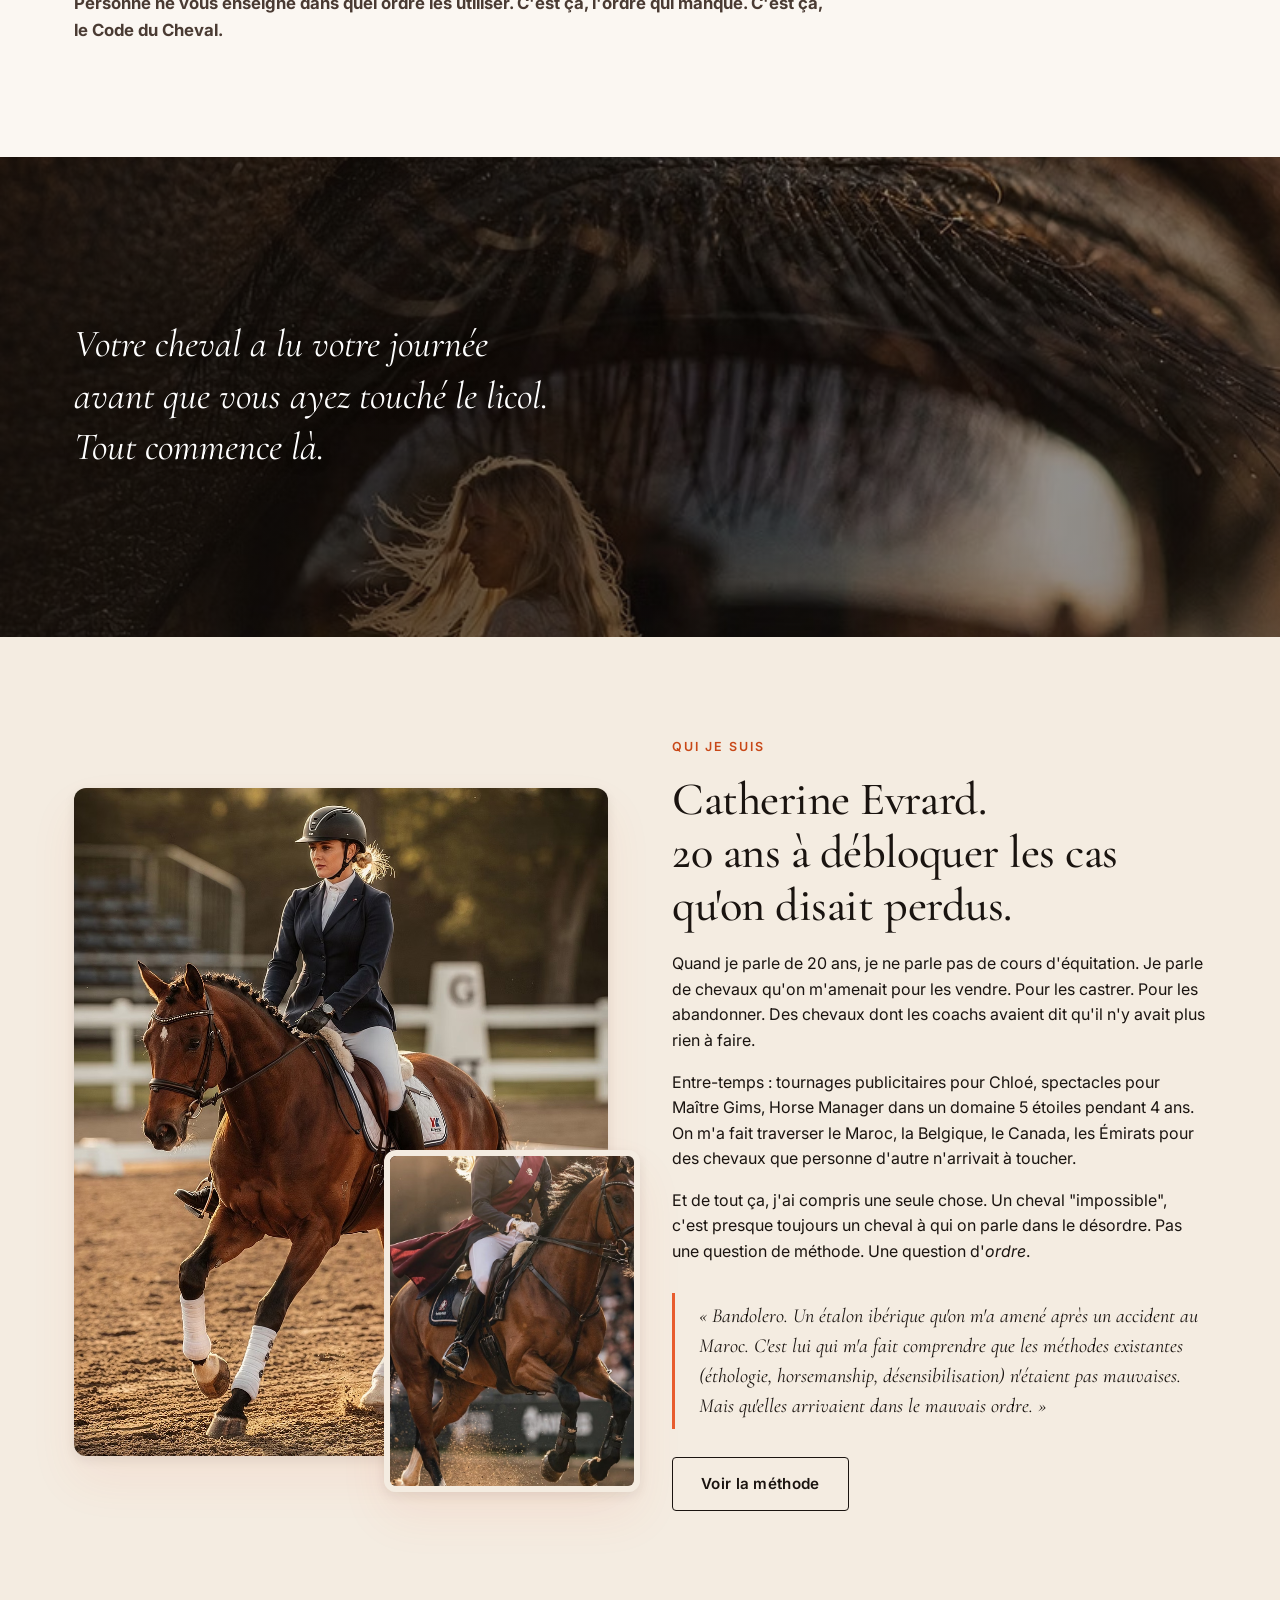
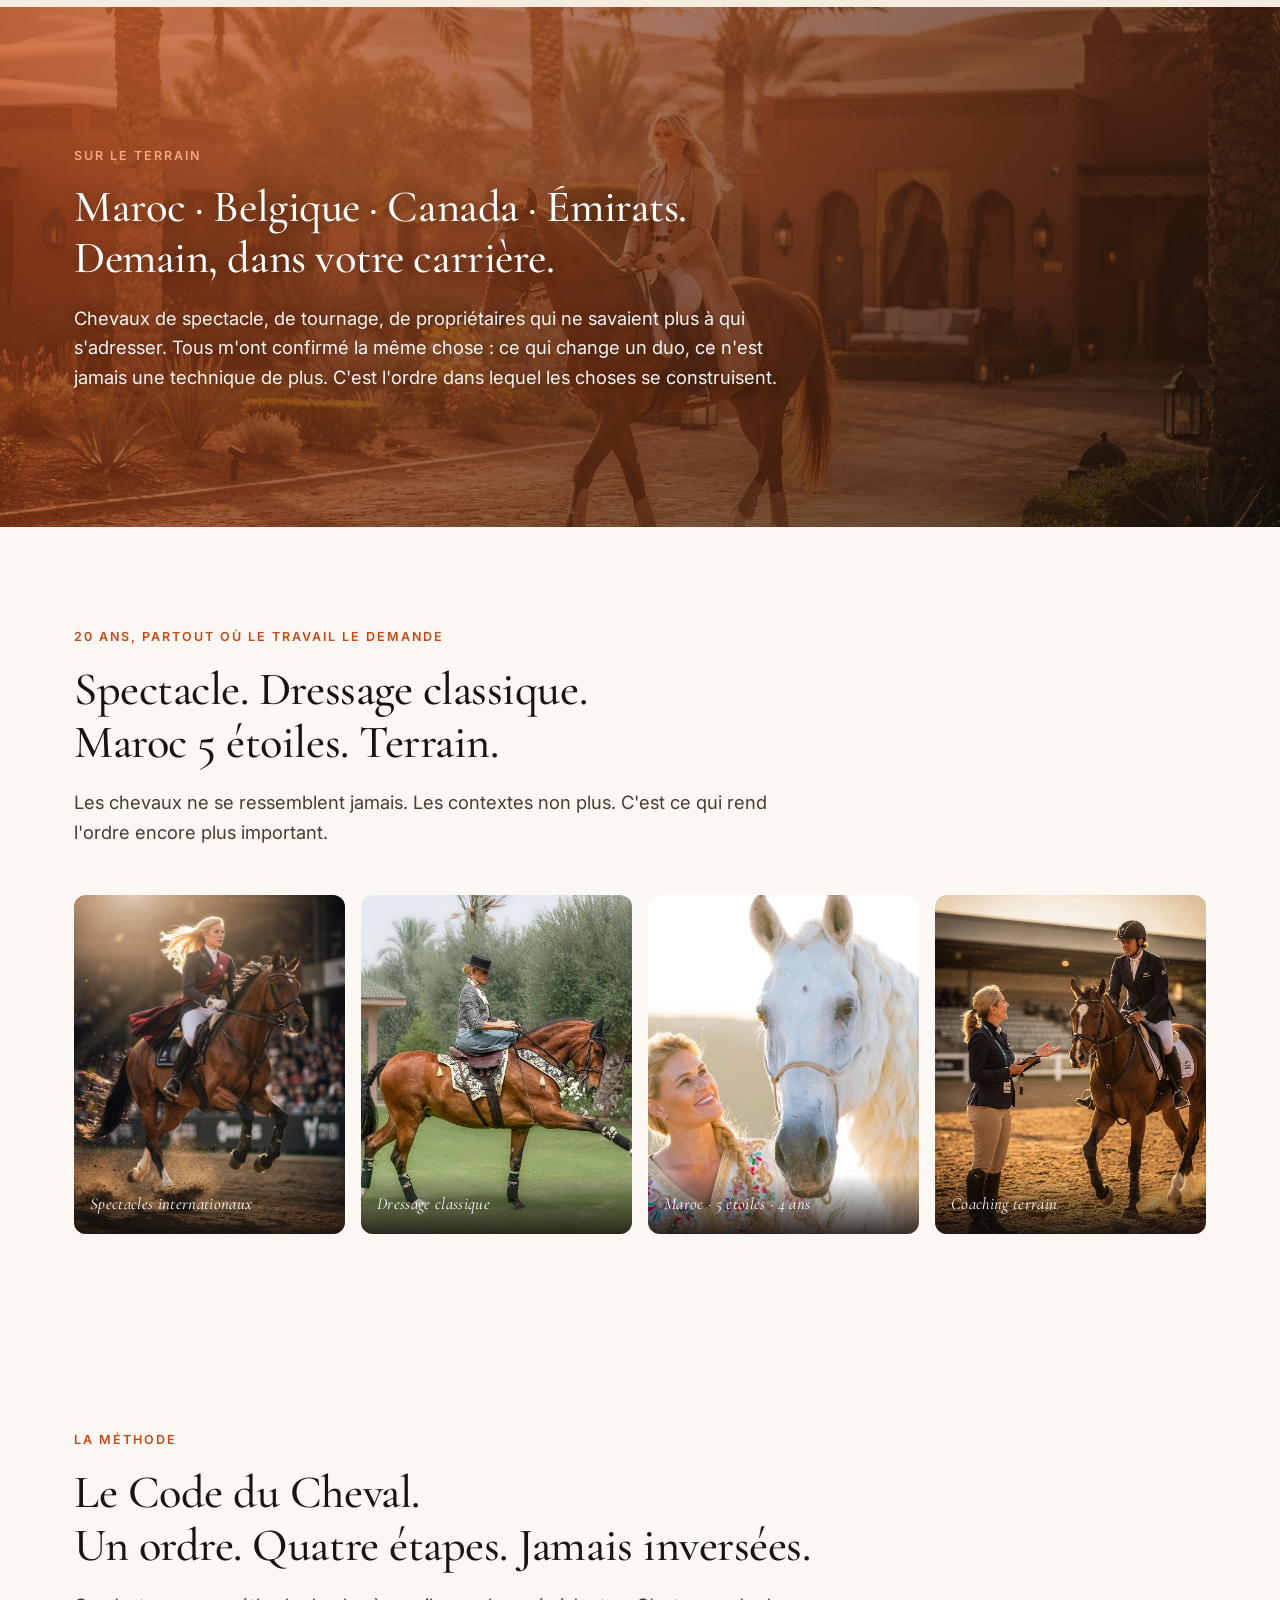
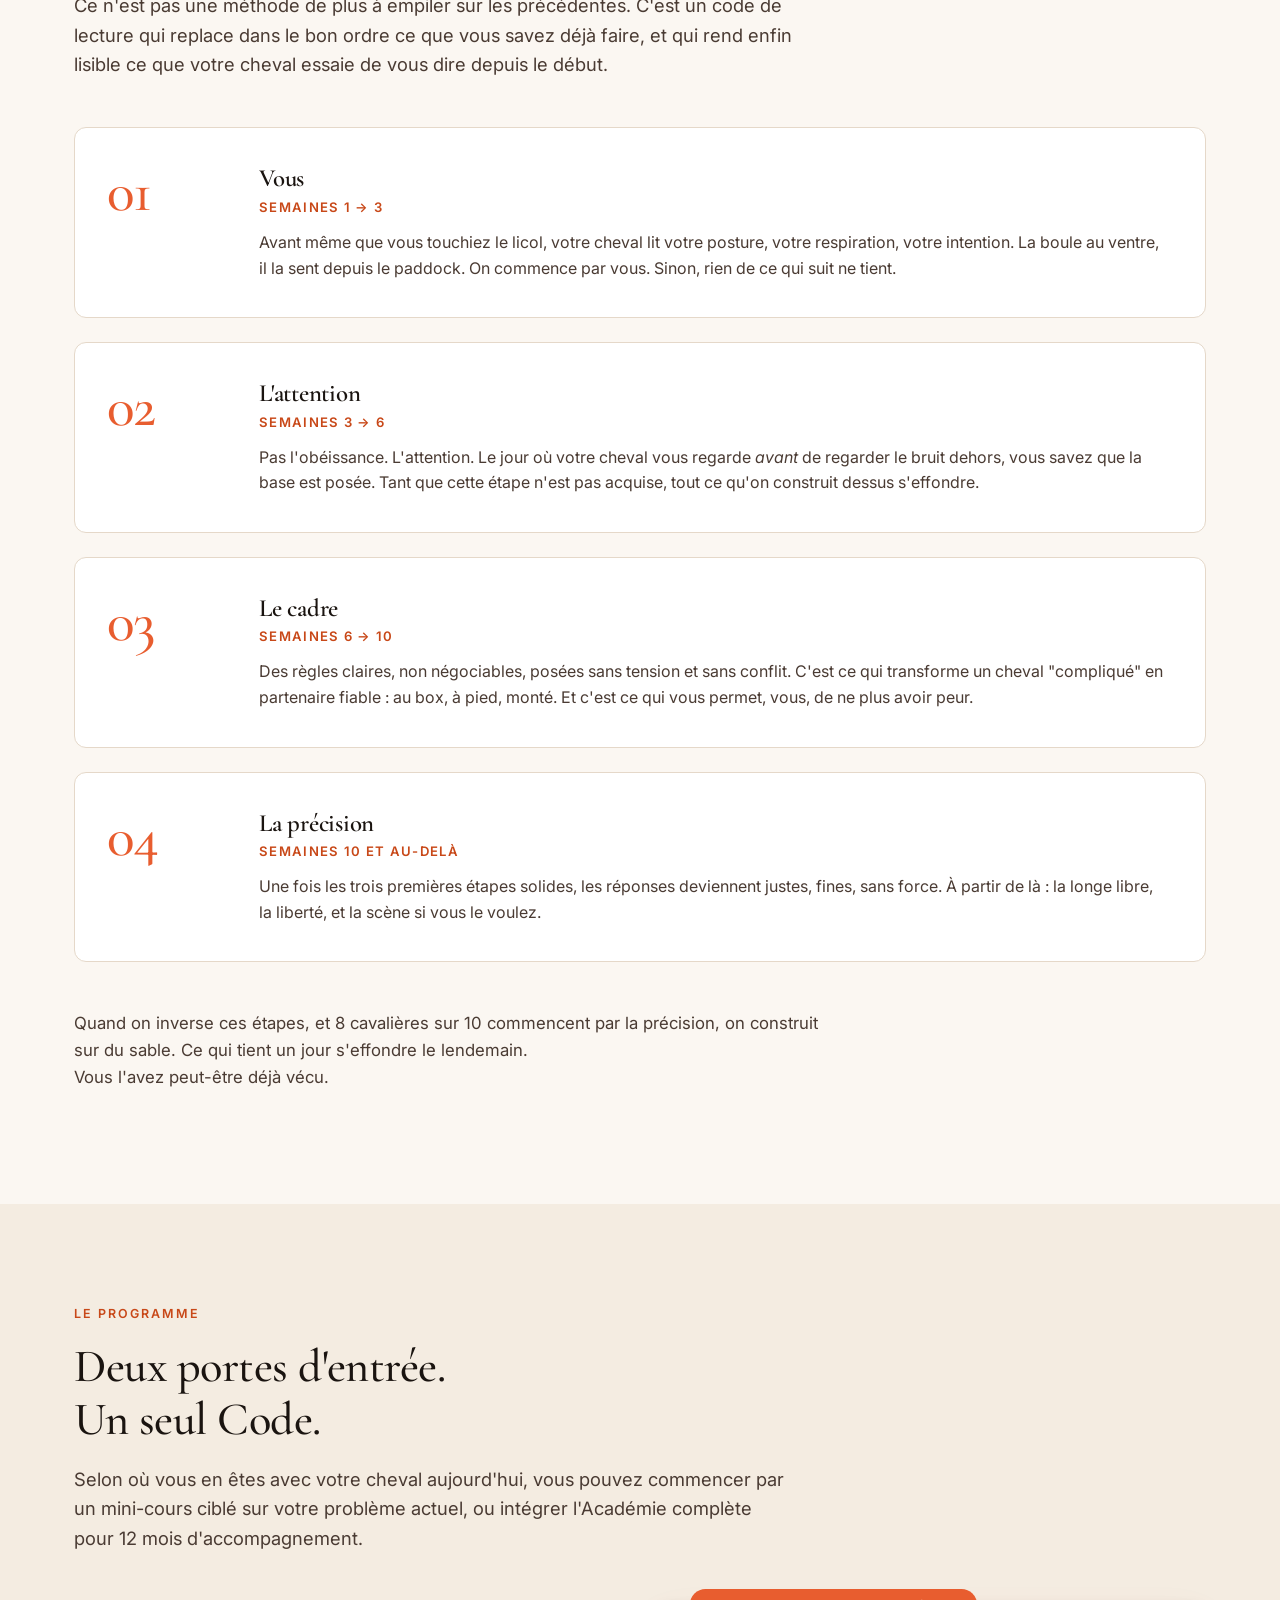
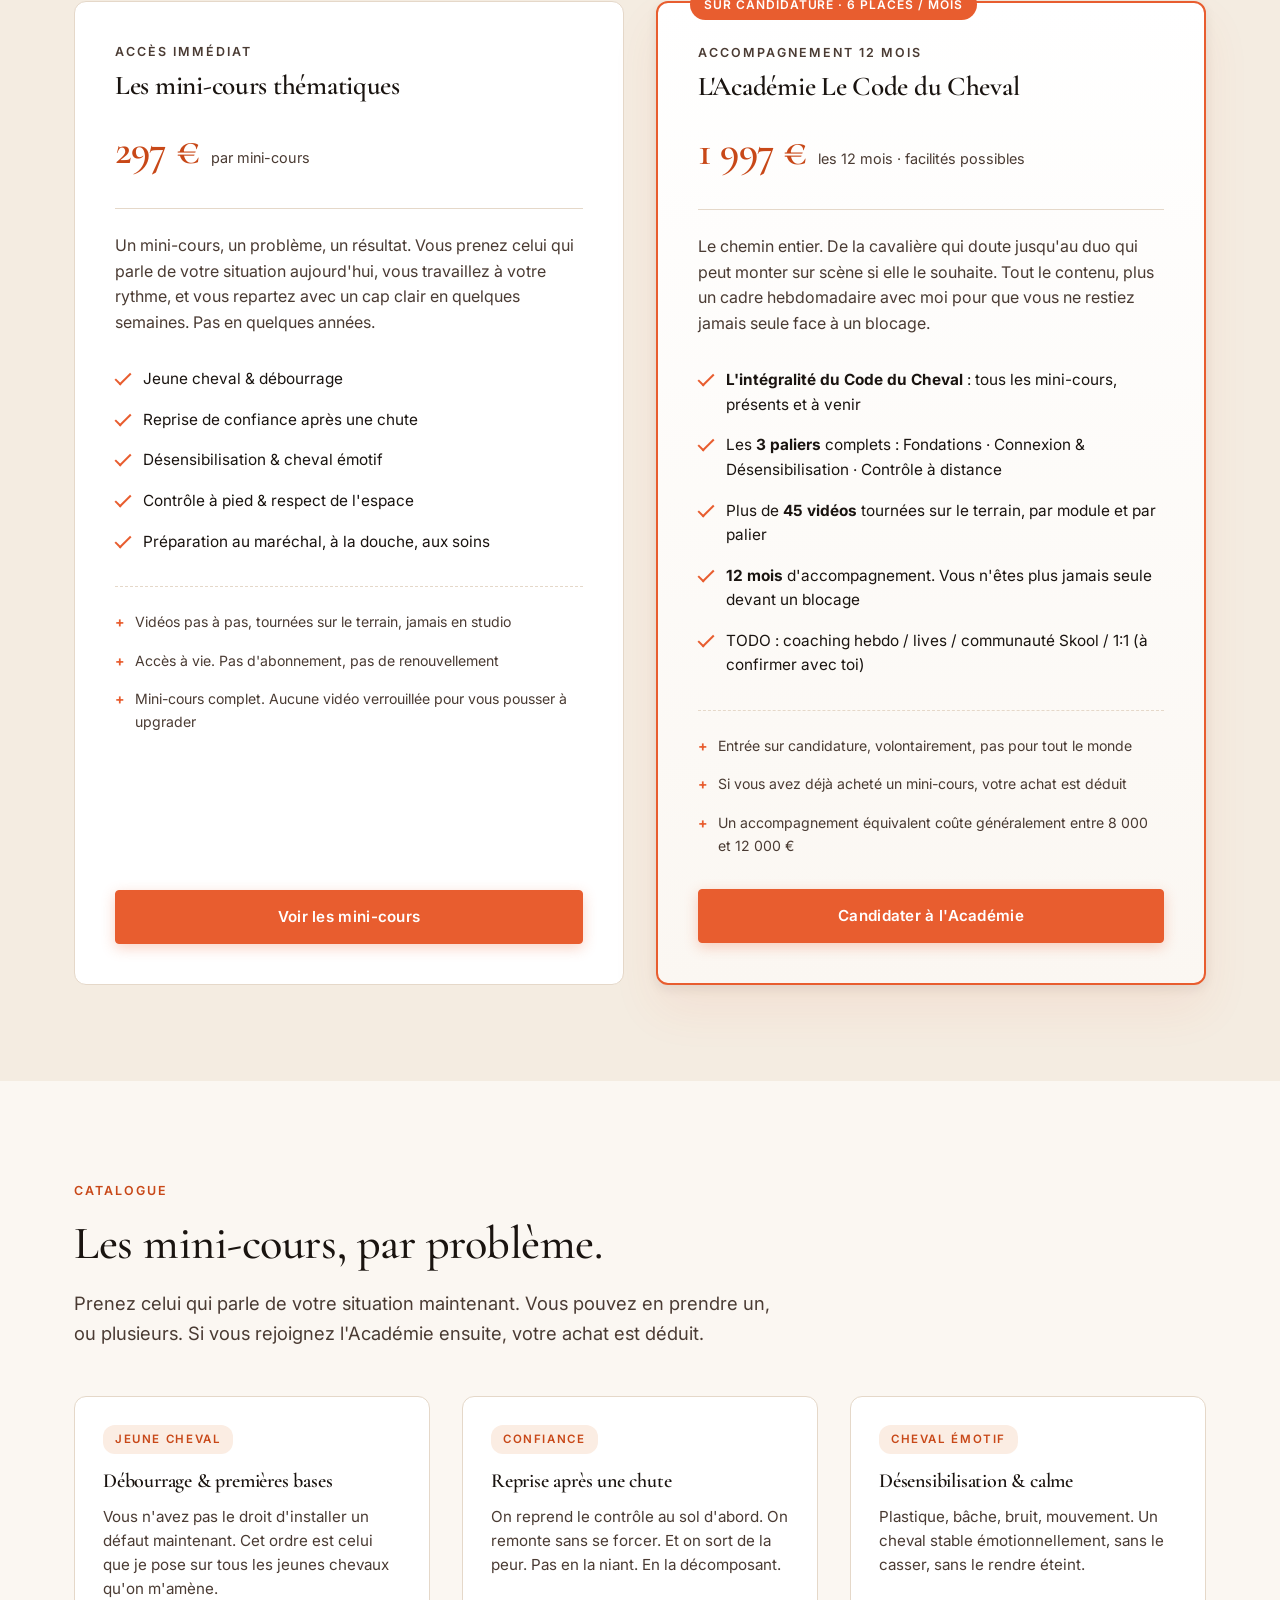
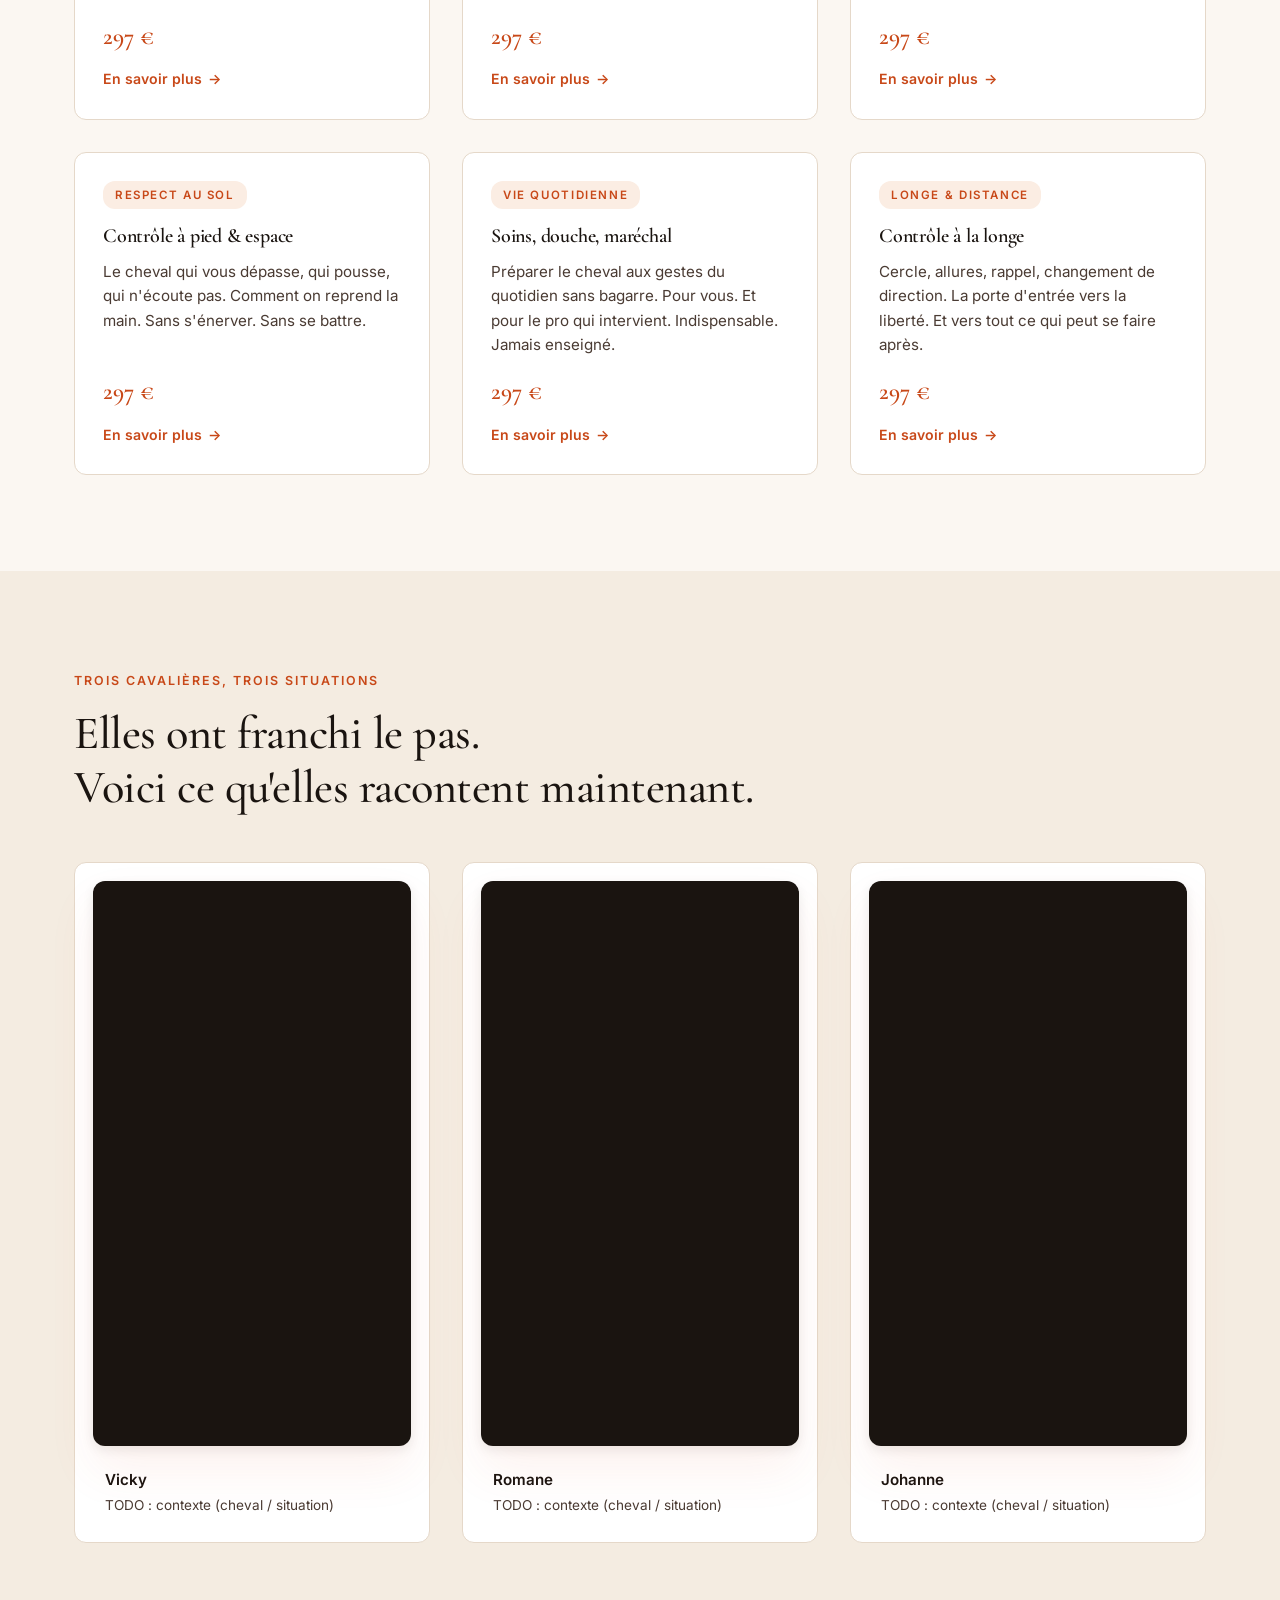
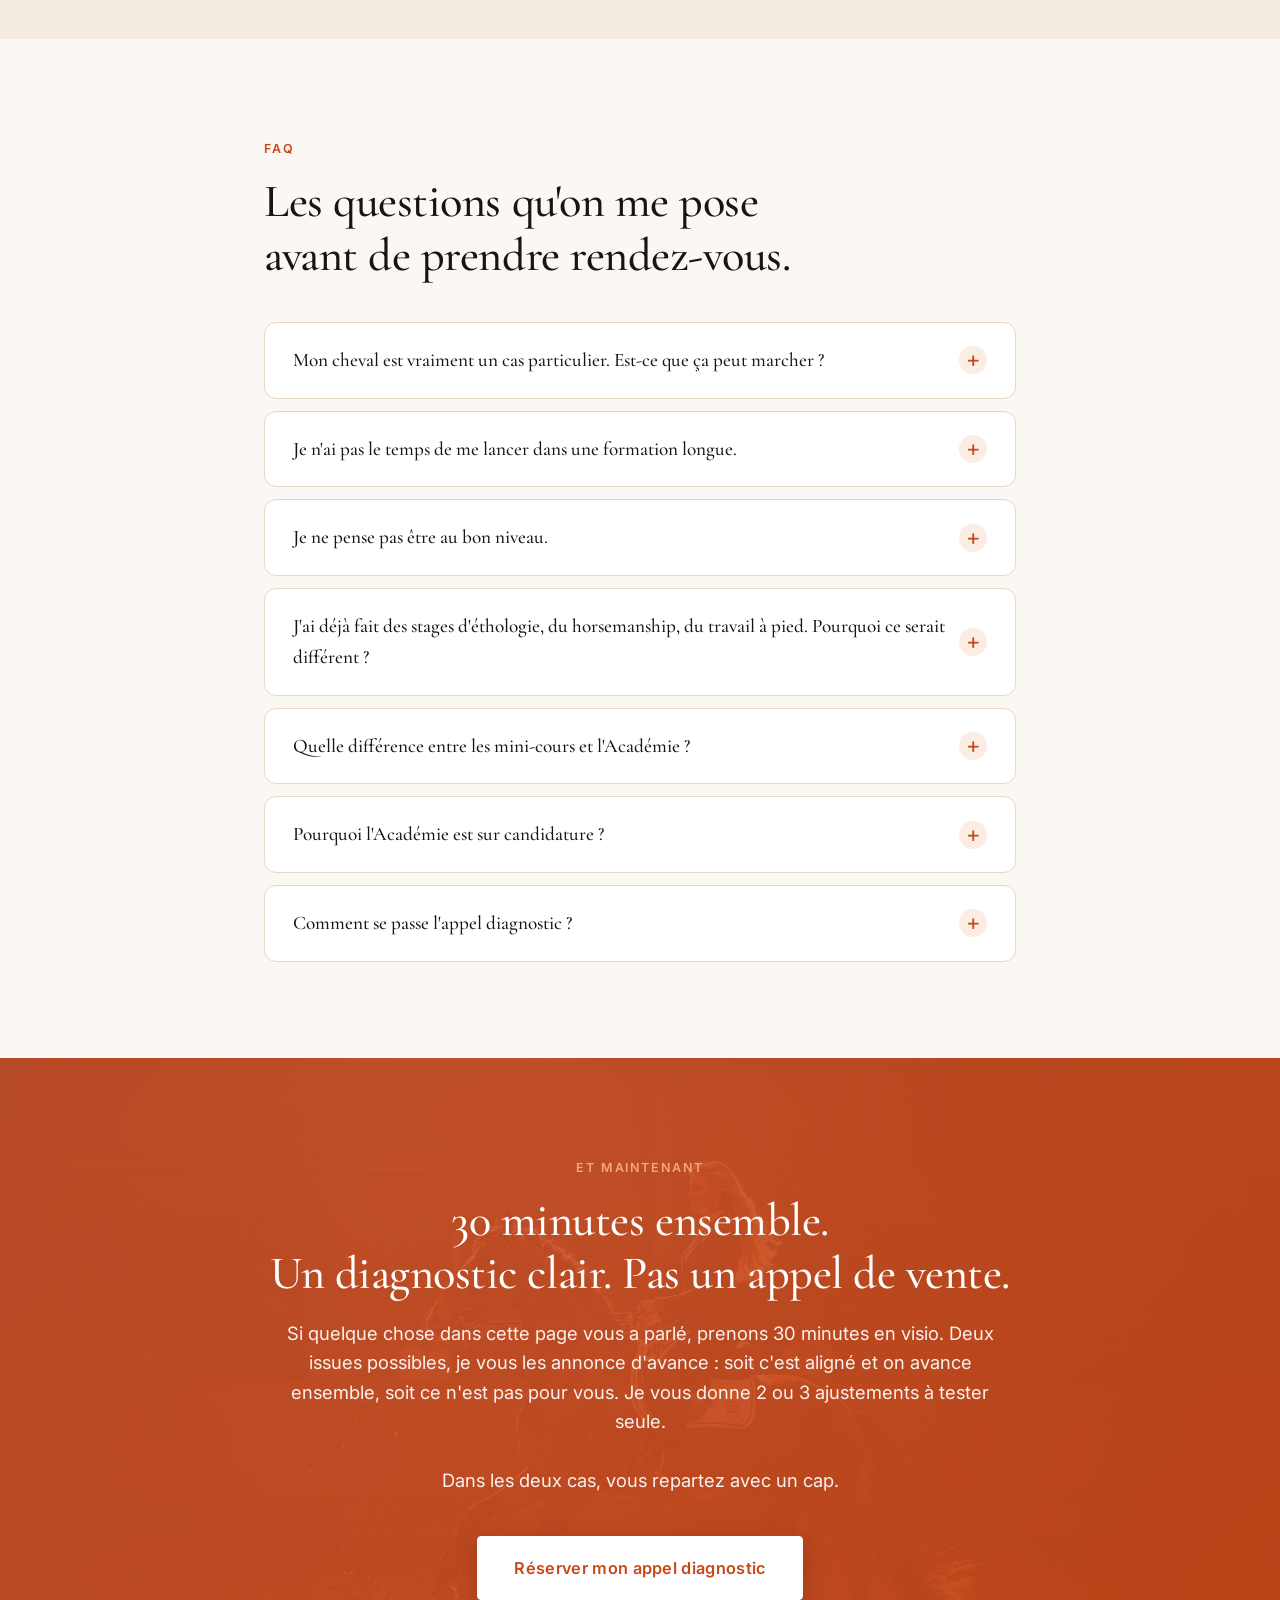
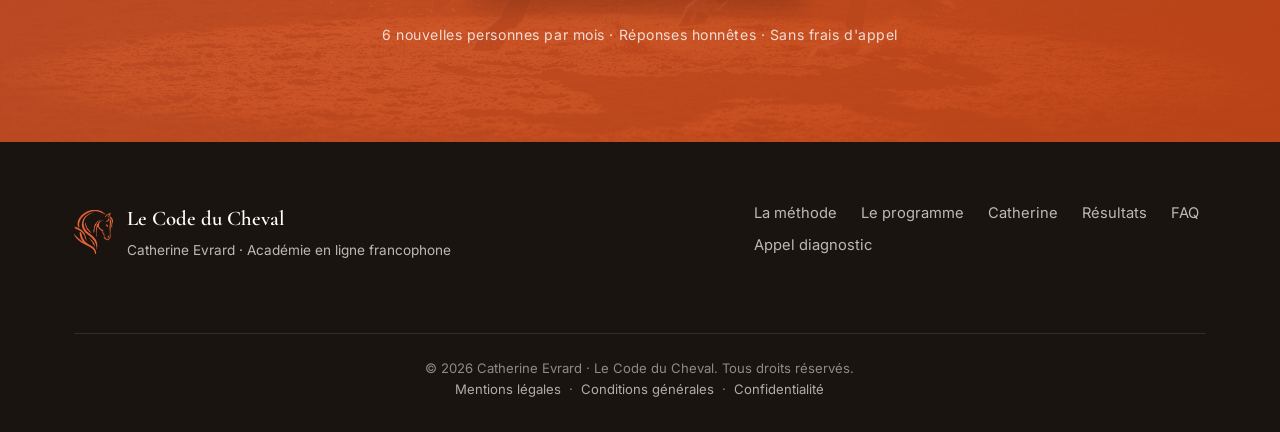
==== commit 921bd3a5: "Fix methode.html titre coupé + suppression trust bar index - CSS .methode-hero ajouté : padding-top " ====
--- a/index.html
+++ b/index.html
@@ -57,19 +57,6 @@
           <a href="methode.html" class="btn btn-ghost btn-lg">Découvrir la méthode</a>
         </div>
         <p class="hero-meta">8 minutes avec Catherine · La méthode en clair · Puis l'appel diagnostic si vous voulez aller plus loin</p>
-      </div>
-    </section>
-
-    <!-- TRUST BAR -->
-    <section class="trustbar">
-      <div class="container">
-        <p class="trustbar-label">Ils m'ont confié leurs chevaux quand plus personne ne savait quoi en faire</p>
-        <ul class="trustbar-list">
-          <li>Tournages Chloé</li>
-          <li>Spectacles Maître Gims</li>
-          <li>Horse Manager 5 étoiles · 4 ans</li>
-          <li>Maroc · Belgique · Canada · Émirats</li>
-        </ul>
       </div>
     </section>
 
--- a/assets/css/styles.css
+++ b/assets/css/styles.css
@@ -597,6 +597,49 @@
 
 /* ---------- Méthode ---------- */
 .section-method { background: var(--paper); }
+
+/* ---------- Page methode.html ---------- */
+.methode-hero {
+  padding: 140px 0 64px;
+  background: var(--paper-warm);
+  text-align: center;
+}
+.methode-hero .eyebrow {
+  margin-bottom: 1.5rem;
+}
+.methode-hero-title {
+  font-family: var(--font-serif);
+  font-size: clamp(2rem, 4.2vw, 3.2rem);
+  font-weight: 500;
+  line-height: 1.15;
+  letter-spacing: -0.01em;
+  max-width: 900px;
+  margin: 0 auto 3rem;
+  color: var(--ink);
+}
+.methode-vsl {
+  max-width: 960px;
+  margin: 0 auto 2.5rem;
+}
+.methode-cta {
+  display: flex;
+  flex-direction: column;
+  align-items: center;
+  gap: 14px;
+}
+.methode-cta-meta {
+  font-size: 0.88rem;
+  color: var(--ink-soft);
+  letter-spacing: 0.04em;
+  margin: 0;
+}
+.section-resume { background: var(--paper); }
+.section-offer-recap { background: var(--paper-warm); }
+.offers-recap { margin-top: 3rem; }
+
+@media (max-width: 760px) {
+  .methode-hero { padding: 110px 0 48px; }
+}
 .method-steps {
   list-style: none;
   padding: 0;
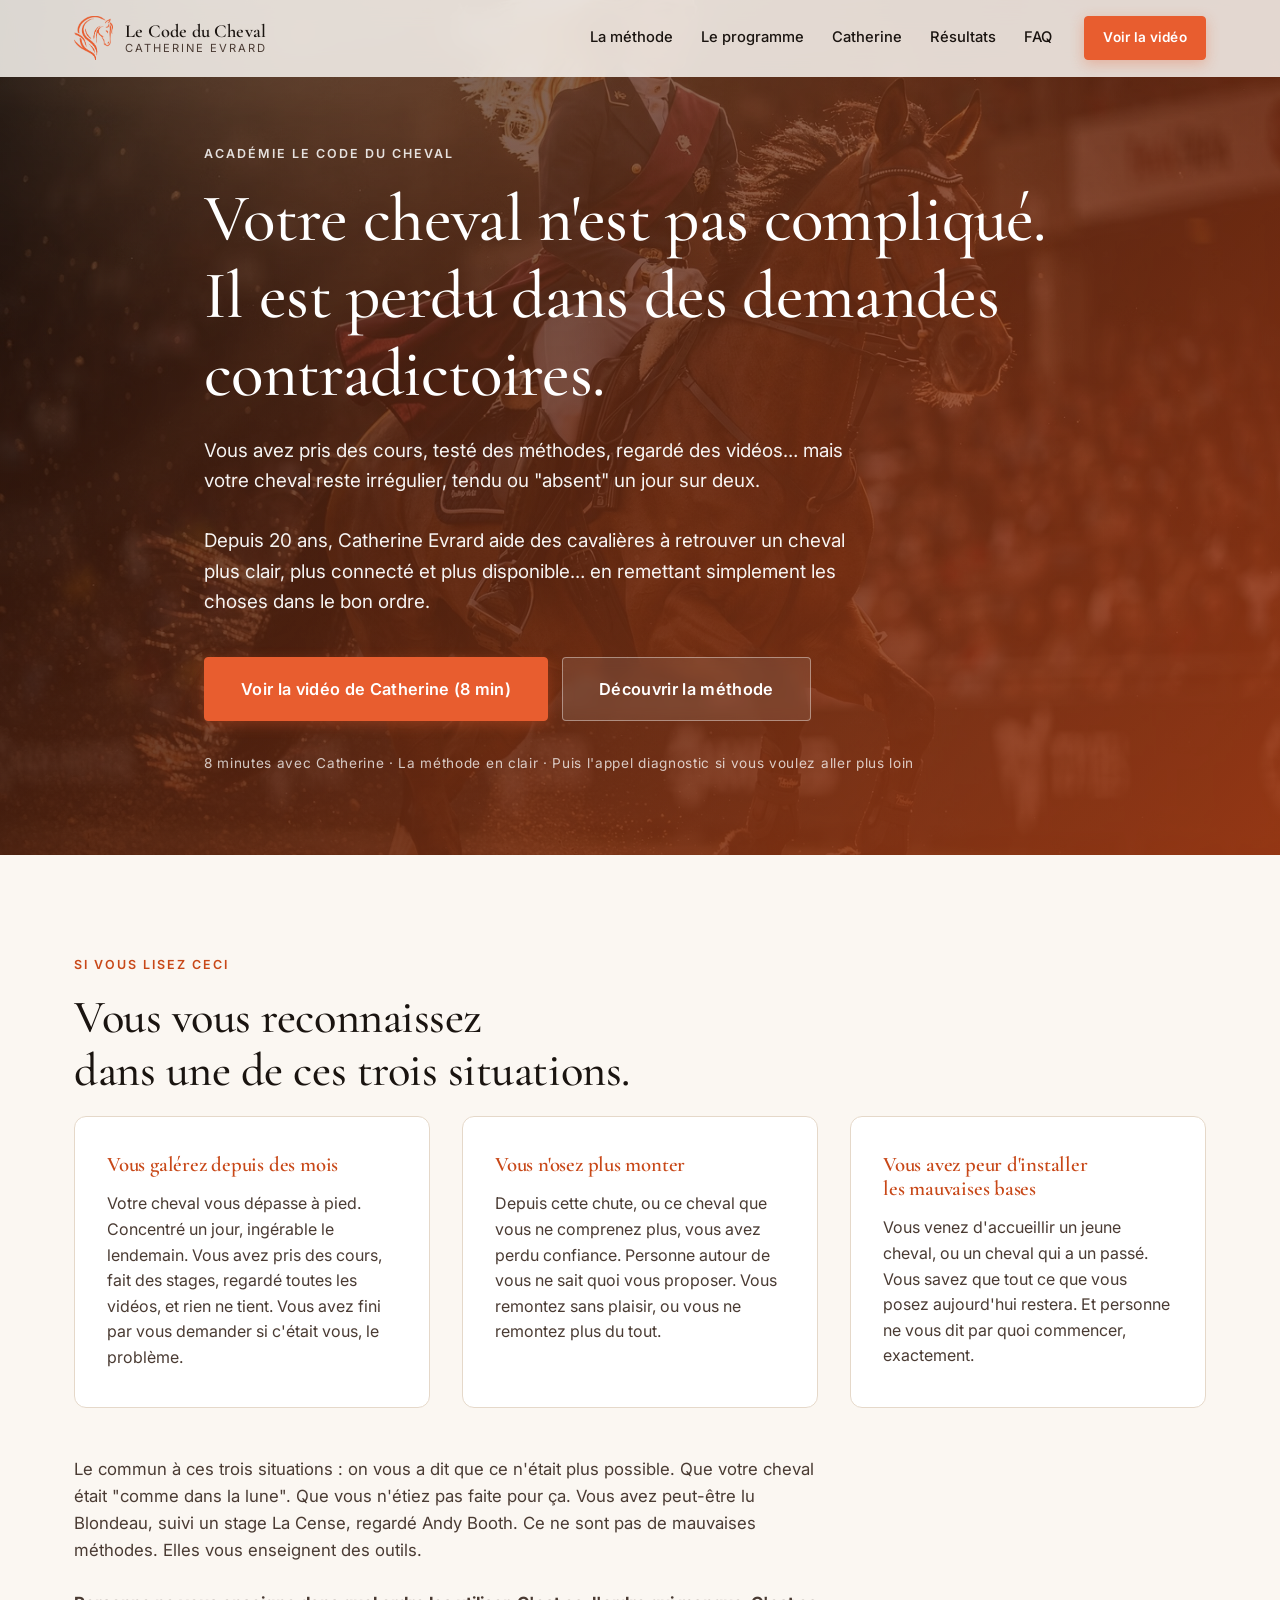
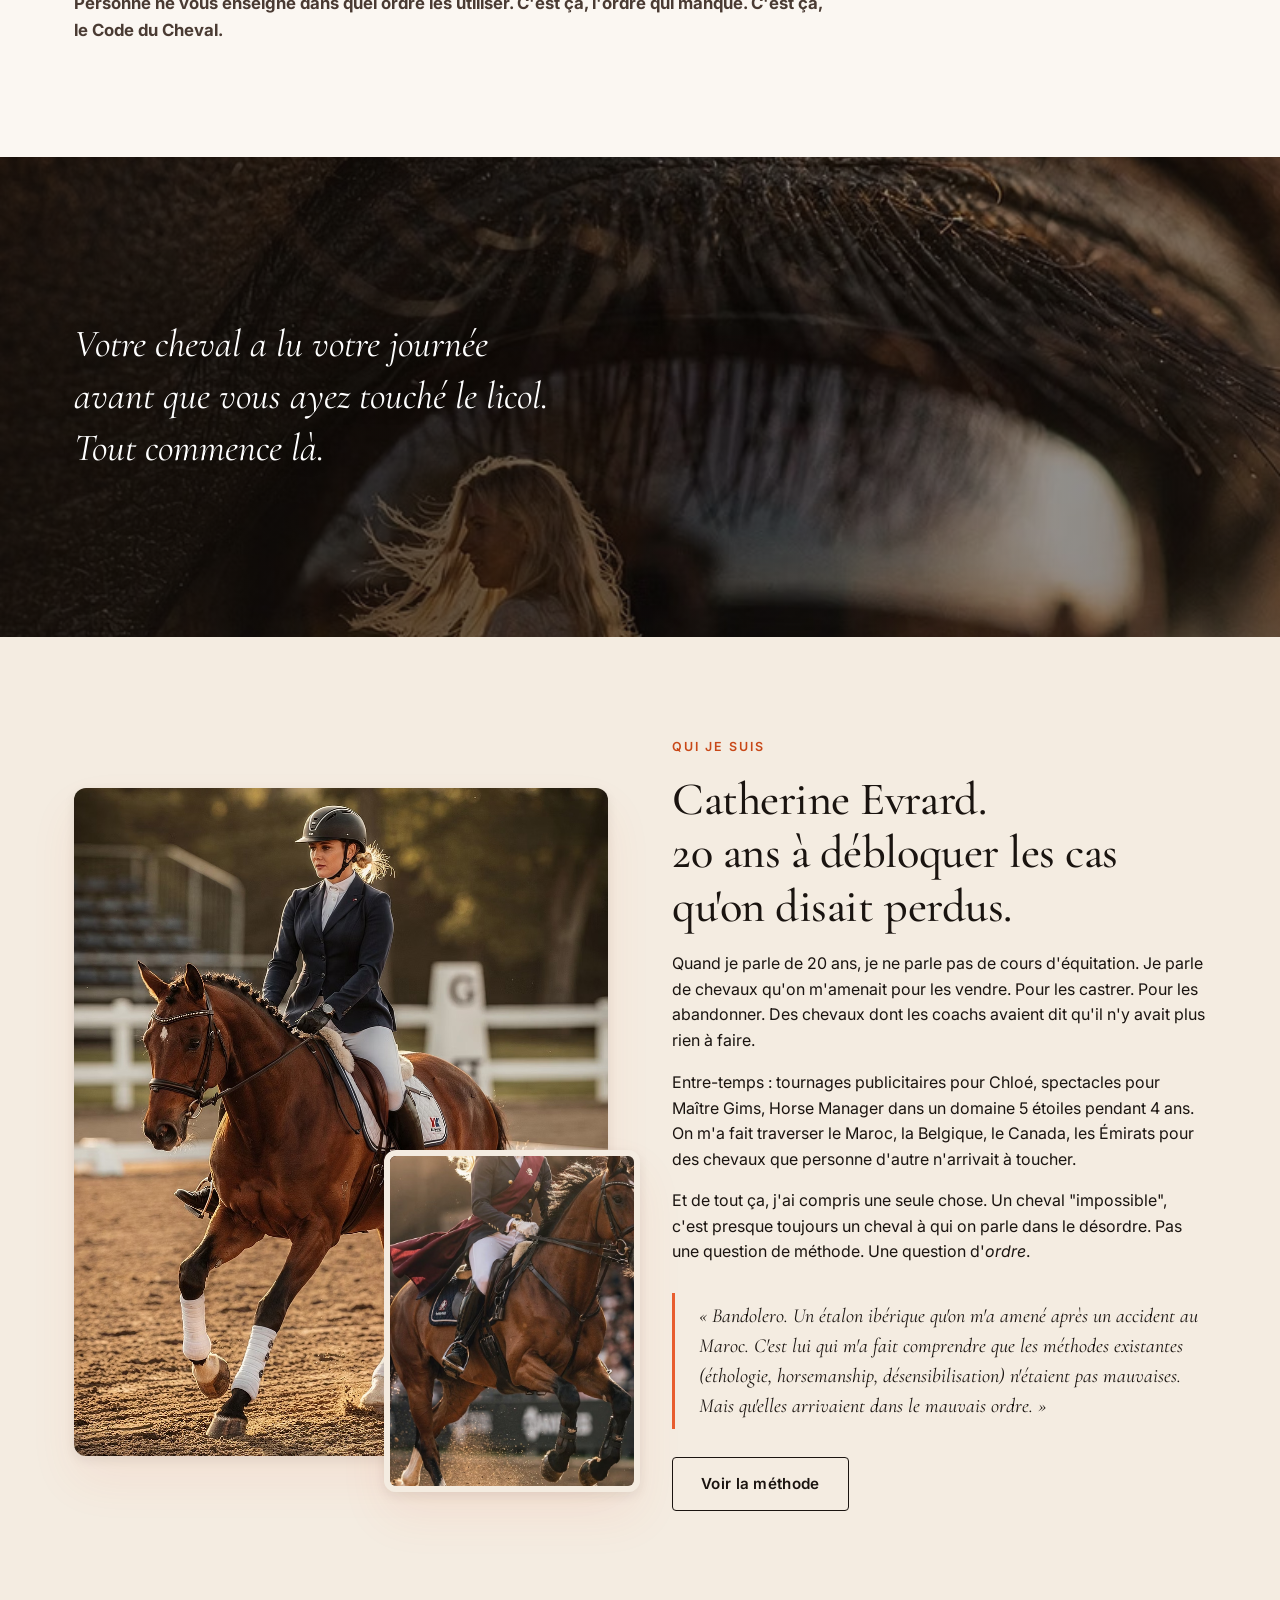
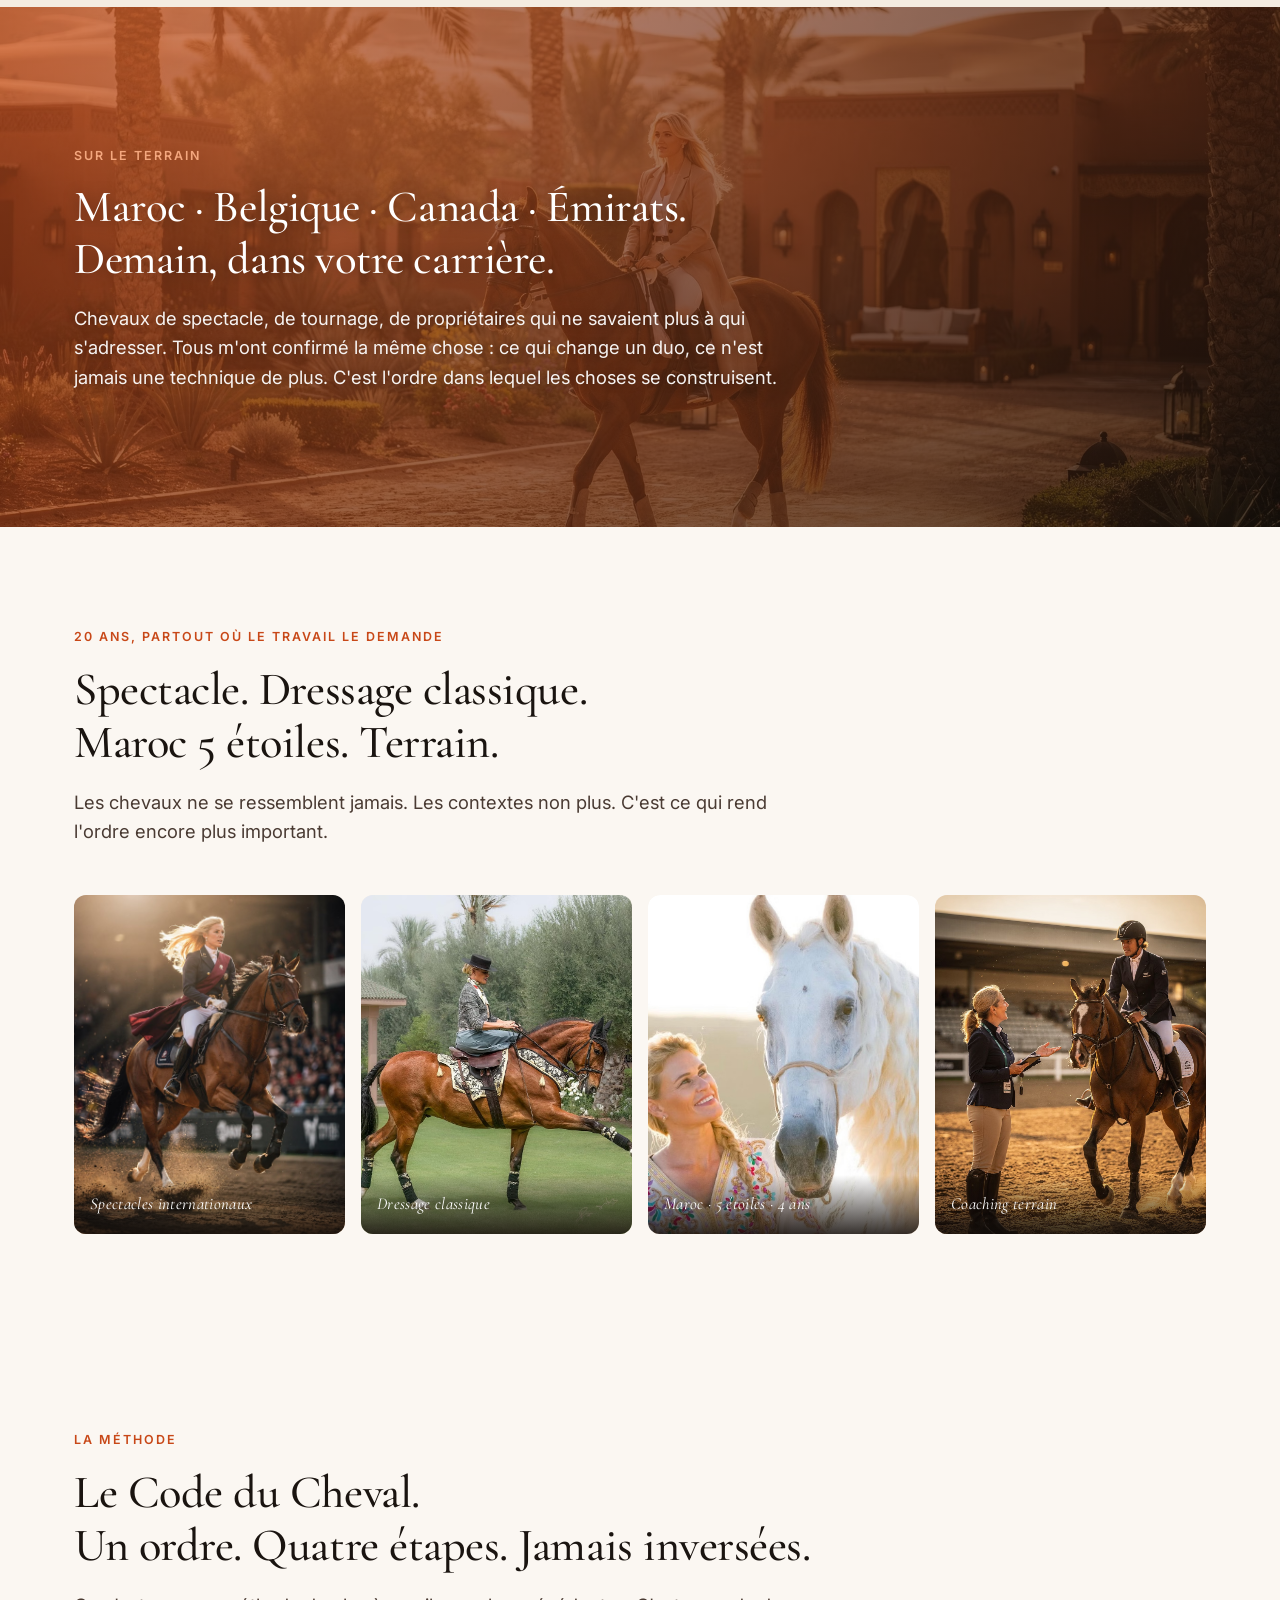
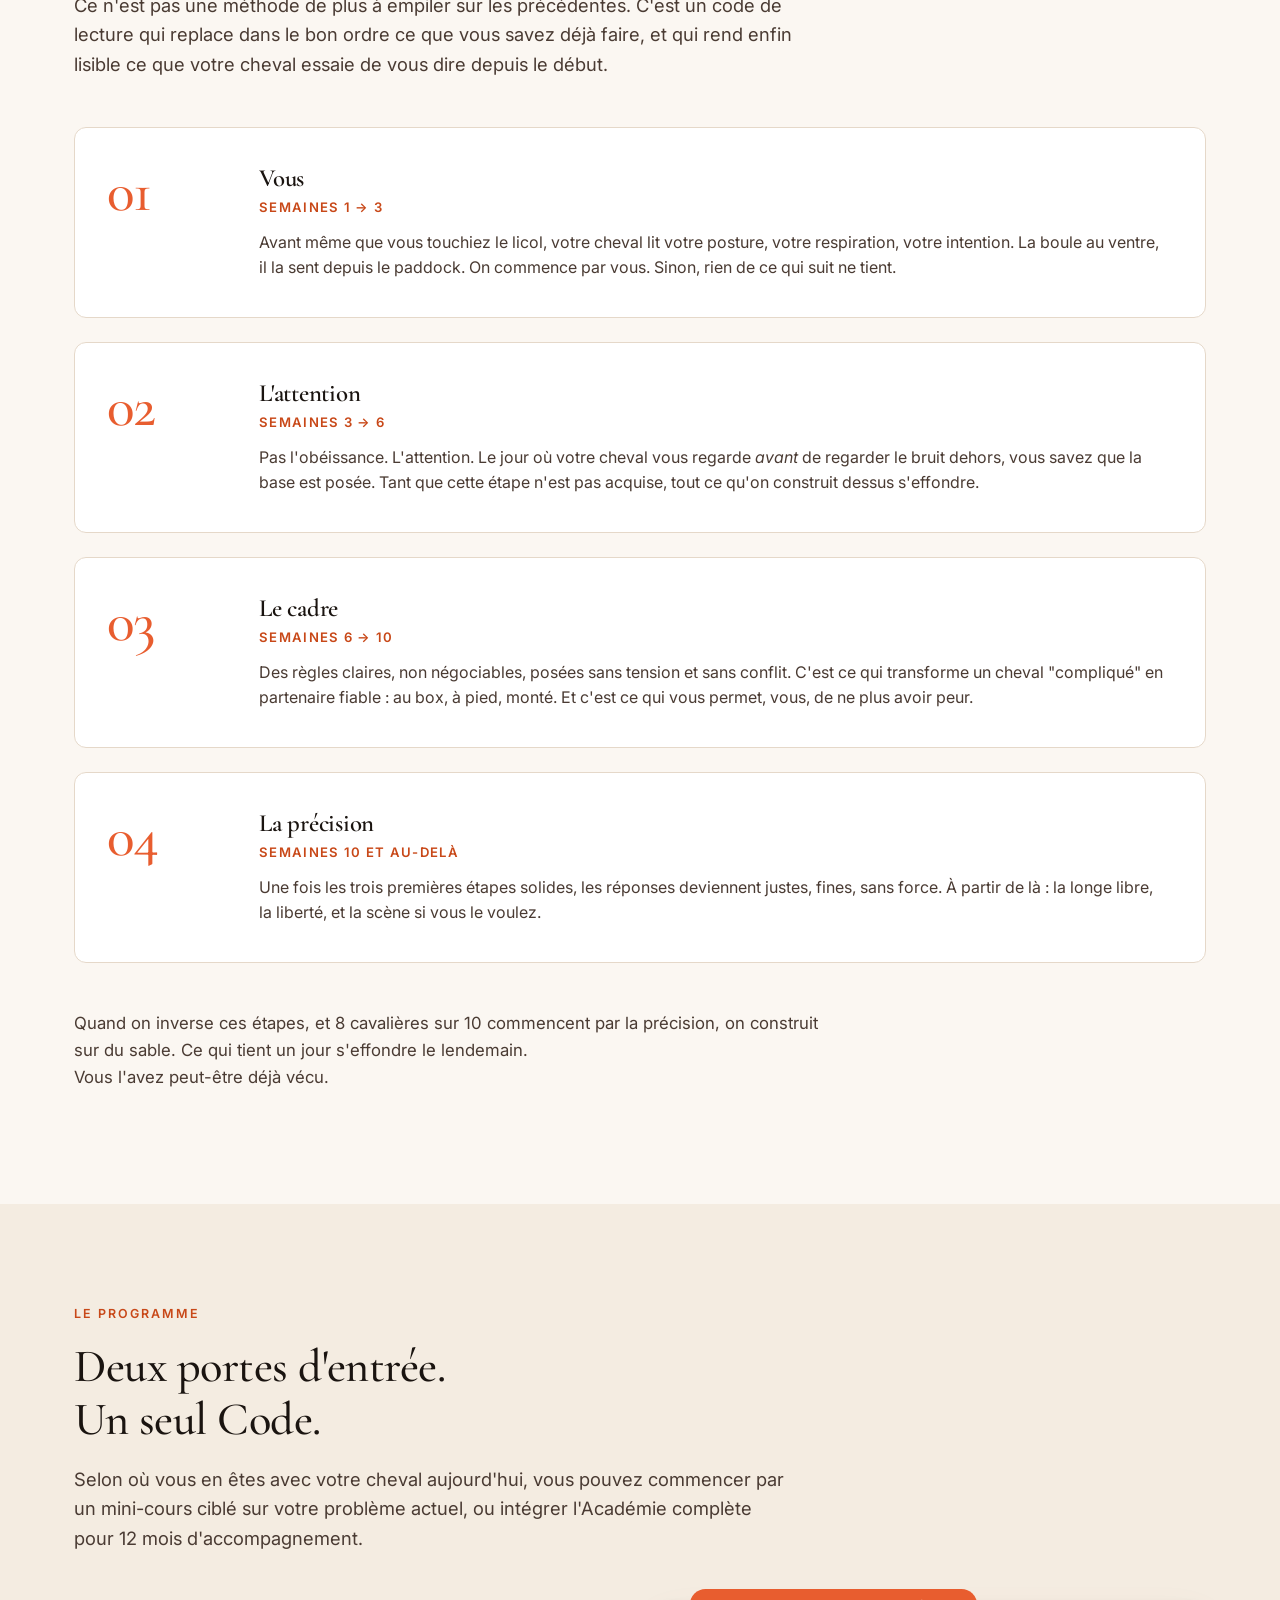
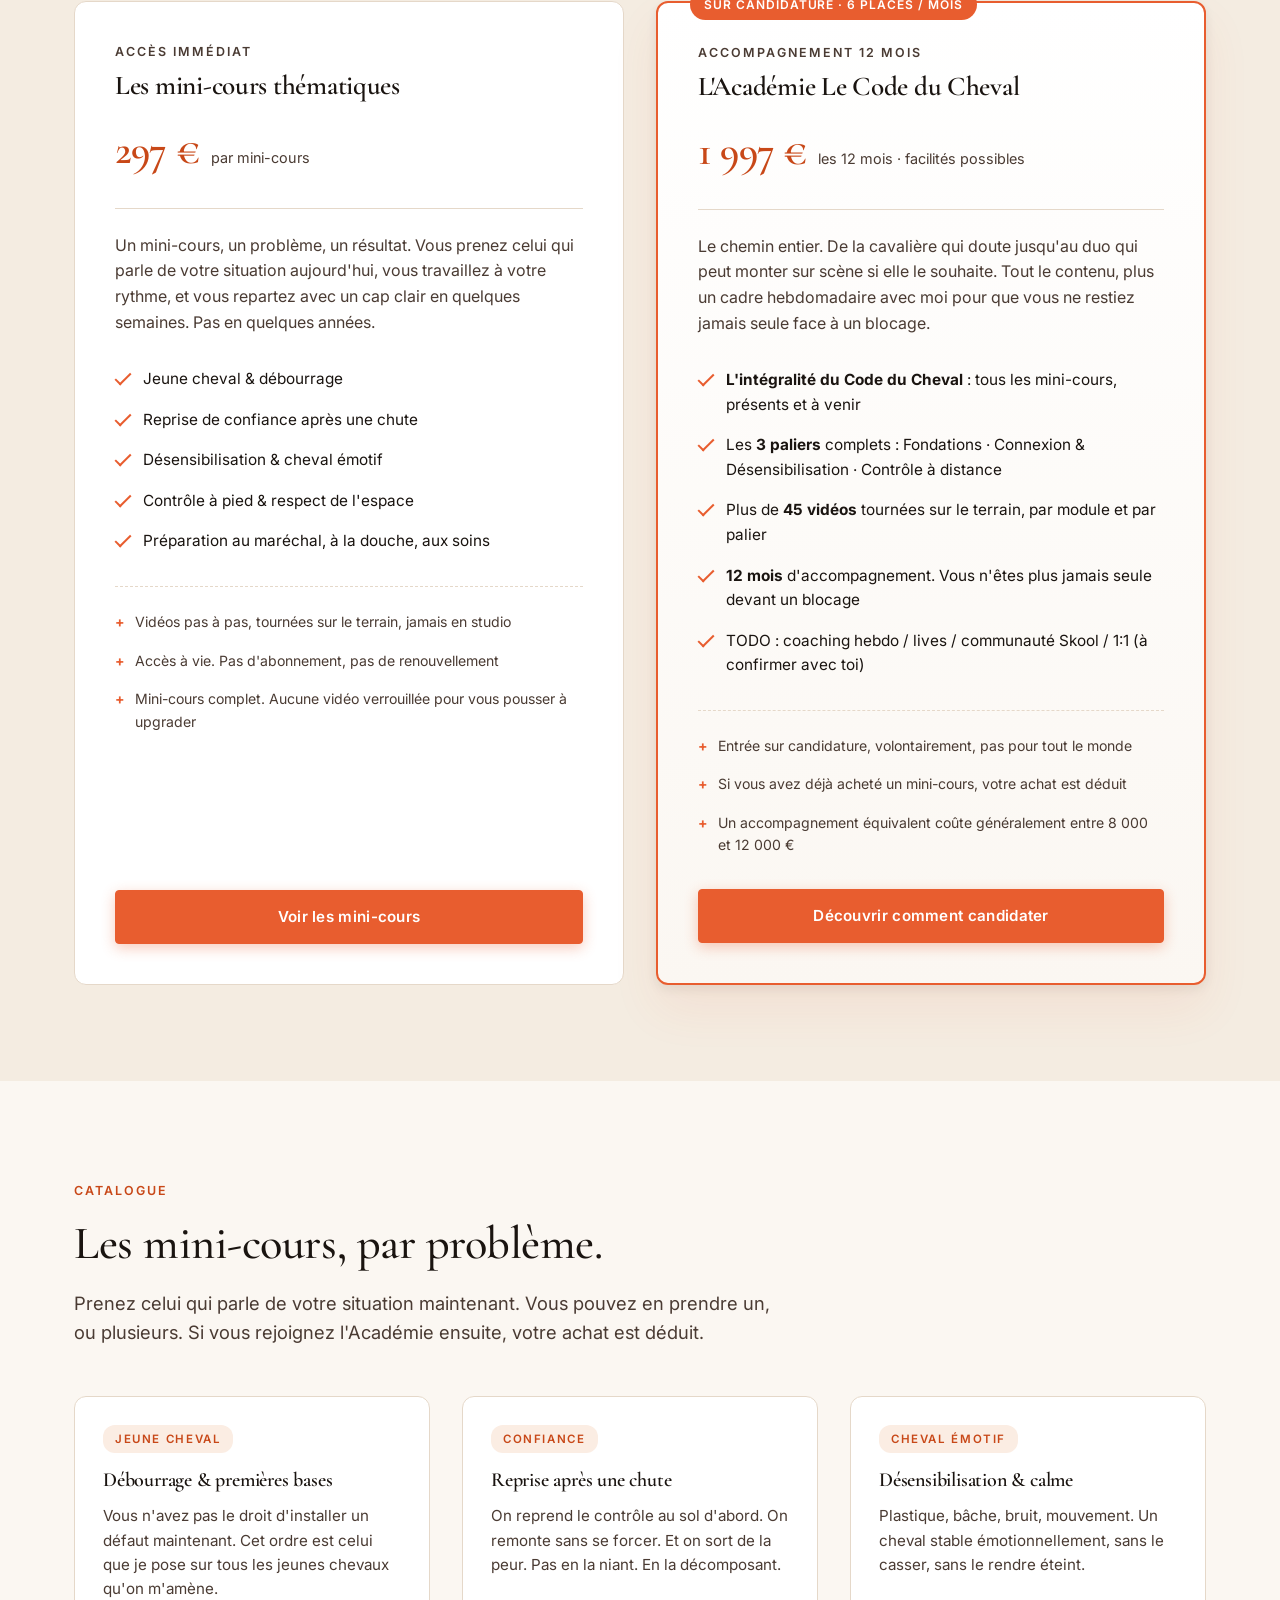
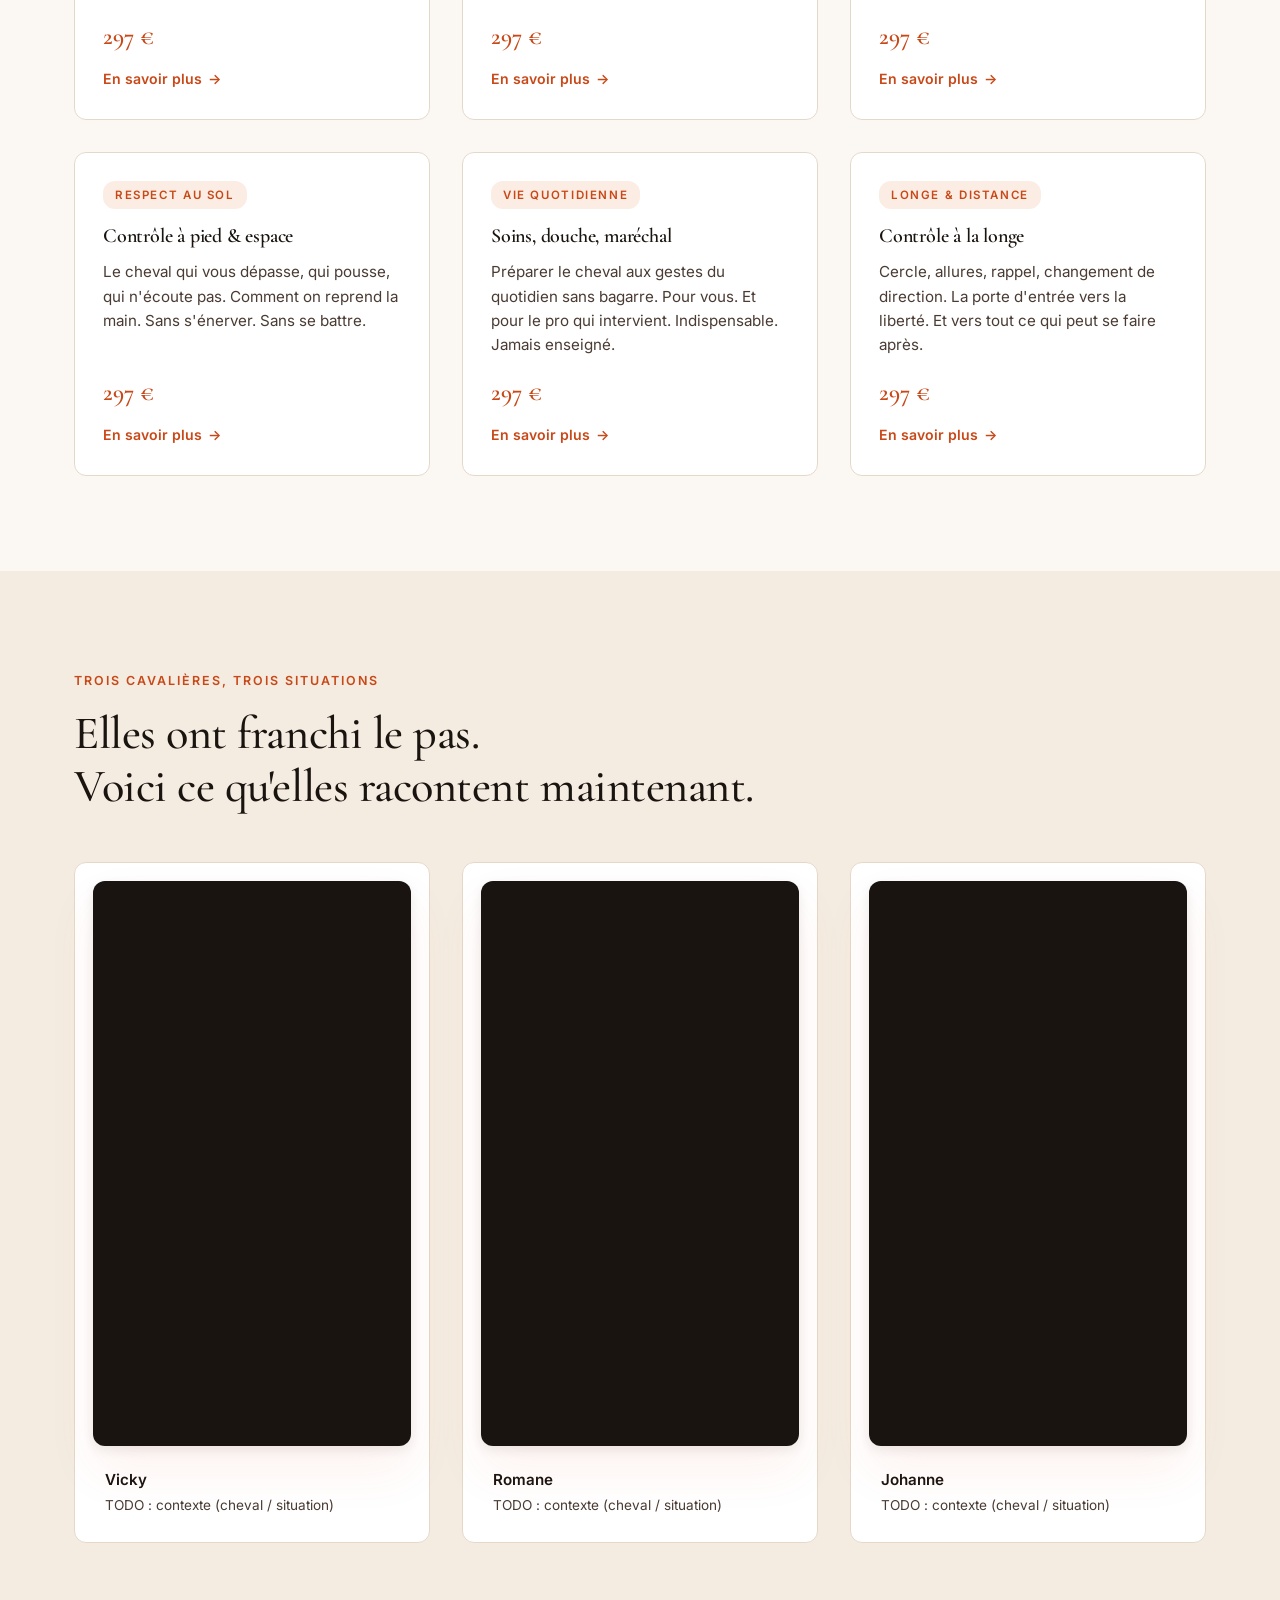
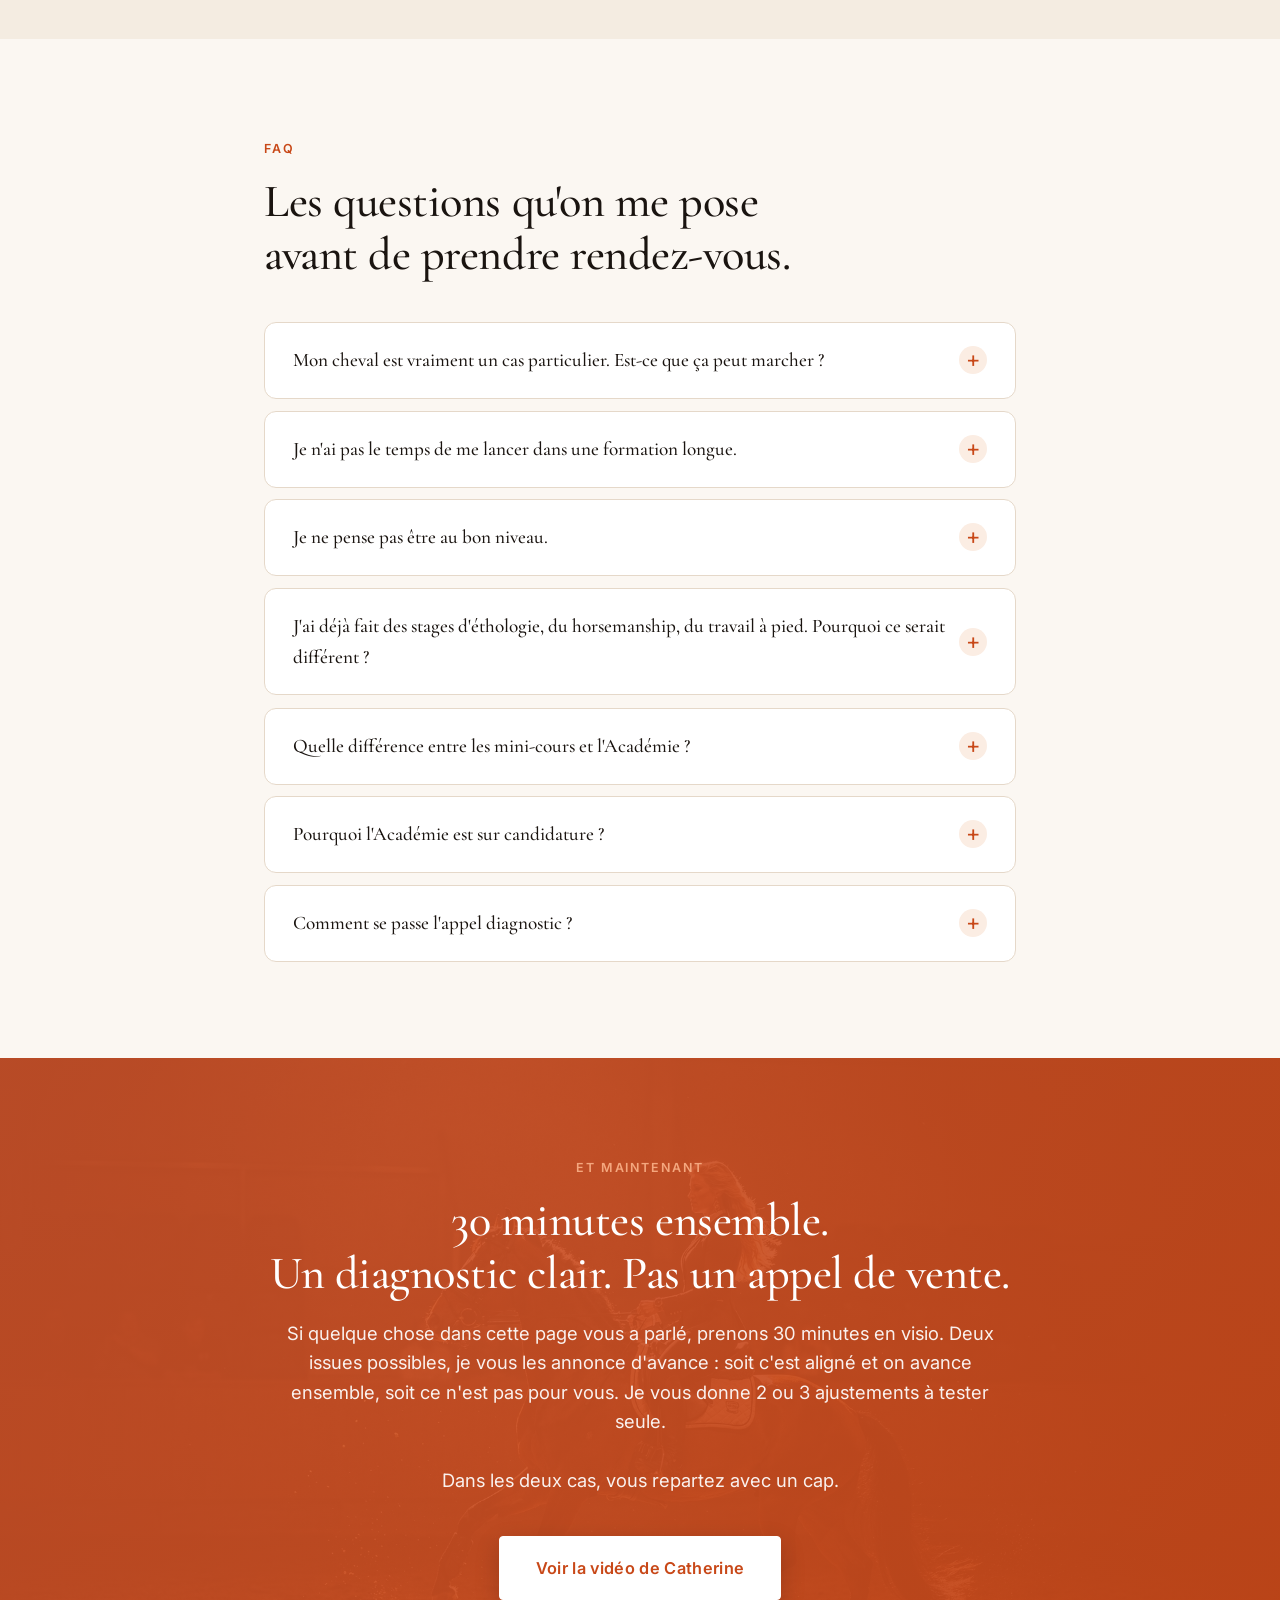
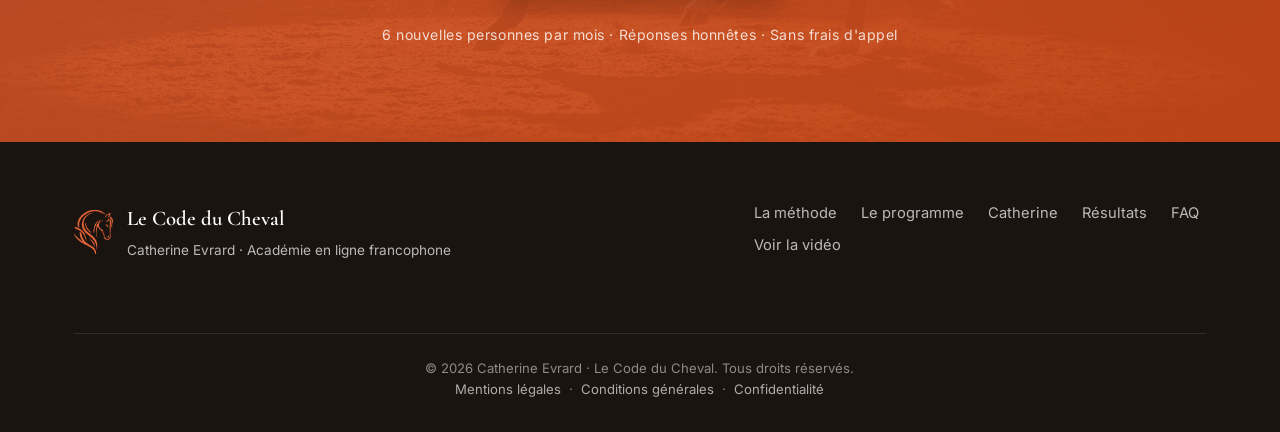
==== commit 537a2059: "Optimisation complète : convergence CTA + design moderne + mobile Convergence funnel TRT-style - Tou" ====
--- a/index.html
+++ b/index.html
@@ -28,7 +28,7 @@
         <a href="#temoignages">Résultats</a>
         <a href="#faq">FAQ</a>
       </nav>
-      <a href="https://calendly.com/catherineevrard/candidature-lcdc" target="_blank" rel="noopener" class="btn btn-primary btn-sm nav-cta">Appel diagnostic</a>
+      <a href="methode.html" class="btn btn-primary btn-sm nav-cta">Voir la vidéo</a>
       <button class="nav-toggle" aria-label="Ouvrir le menu" aria-expanded="false">
         <span></span><span></span><span></span>
       </button>
@@ -324,7 +324,7 @@
               <li>Si vous avez déjà acheté un mini-cours, votre achat est déduit</li>
               <li>Un accompagnement équivalent coûte généralement entre 8 000 et 12 000 €</li>
             </ul>
-            <a href="https://calendly.com/catherineevrard/candidature-lcdc" target="_blank" rel="noopener" class="btn btn-primary btn-block">Candidater à l'Académie</a>
+            <a href="methode.html" class="btn btn-primary btn-block">Découvrir comment candidater</a>
           </article>
 
         </div>
@@ -346,42 +346,42 @@
             <h3>Débourrage &amp; premières bases</h3>
             <p>Vous n'avez pas le droit d'installer un défaut maintenant. Cet ordre est celui que je pose sur tous les jeunes chevaux qu'on m'amène.</p>
             <p class="mc-price">297&nbsp;€</p>
-            <a href="https://calendly.com/catherineevrard/candidature-lcdc" target="_blank" rel="noopener" class="link-arrow">En savoir plus</a>
+            <a href="methode.html" class="link-arrow">En savoir plus</a>
           </article>
           <article class="minicours-card">
             <p class="mc-tag">Confiance</p>
             <h3>Reprise après une chute</h3>
             <p>On reprend le contrôle au sol d'abord. On remonte sans se forcer. Et on sort de la peur. Pas en la niant. En la décomposant.</p>
             <p class="mc-price">297&nbsp;€</p>
-            <a href="https://calendly.com/catherineevrard/candidature-lcdc" target="_blank" rel="noopener" class="link-arrow">En savoir plus</a>
+            <a href="methode.html" class="link-arrow">En savoir plus</a>
           </article>
           <article class="minicours-card">
             <p class="mc-tag">Cheval émotif</p>
             <h3>Désensibilisation &amp; calme</h3>
             <p>Plastique, bâche, bruit, mouvement. Un cheval stable émotionnellement, sans le casser, sans le rendre éteint.</p>
             <p class="mc-price">297&nbsp;€</p>
-            <a href="https://calendly.com/catherineevrard/candidature-lcdc" target="_blank" rel="noopener" class="link-arrow">En savoir plus</a>
+            <a href="methode.html" class="link-arrow">En savoir plus</a>
           </article>
           <article class="minicours-card">
             <p class="mc-tag">Respect au sol</p>
             <h3>Contrôle à pied &amp; espace</h3>
             <p>Le cheval qui vous dépasse, qui pousse, qui n'écoute pas. Comment on reprend la main. Sans s'énerver. Sans se battre.</p>
             <p class="mc-price">297&nbsp;€</p>
-            <a href="https://calendly.com/catherineevrard/candidature-lcdc" target="_blank" rel="noopener" class="link-arrow">En savoir plus</a>
+            <a href="methode.html" class="link-arrow">En savoir plus</a>
           </article>
           <article class="minicours-card">
             <p class="mc-tag">Vie quotidienne</p>
             <h3>Soins, douche, maréchal</h3>
             <p>Préparer le cheval aux gestes du quotidien sans bagarre. Pour vous. Et pour le pro qui intervient. Indispensable. Jamais enseigné.</p>
             <p class="mc-price">297&nbsp;€</p>
-            <a href="https://calendly.com/catherineevrard/candidature-lcdc" target="_blank" rel="noopener" class="link-arrow">En savoir plus</a>
+            <a href="methode.html" class="link-arrow">En savoir plus</a>
           </article>
           <article class="minicours-card">
             <p class="mc-tag">Longe &amp; distance</p>
             <h3>Contrôle à la longe</h3>
             <p>Cercle, allures, rappel, changement de direction. La porte d'entrée vers la liberté. Et vers tout ce qui peut se faire après.</p>
             <p class="mc-price">297&nbsp;€</p>
-            <a href="https://calendly.com/catherineevrard/candidature-lcdc" target="_blank" rel="noopener" class="link-arrow">En savoir plus</a>
+            <a href="methode.html" class="link-arrow">En savoir plus</a>
           </article>
         </div>
       </div>
@@ -499,7 +499,7 @@
           <br/><br/>
           Dans les deux cas, vous repartez avec un cap.
         </p>
-        <a href="https://calendly.com/catherineevrard/candidature-lcdc" target="_blank" rel="noopener" class="btn btn-primary btn-lg">Réserver mon appel diagnostic</a>
+        <a href="methode.html" class="btn btn-primary btn-lg">Voir la vidéo de Catherine</a>
         <p class="cta-meta">6 nouvelles personnes par mois · Réponses honnêtes · Sans frais d'appel</p>
       </div>
     </section>
@@ -521,7 +521,7 @@
         <a href="#histoire">Catherine</a>
         <a href="#temoignages">Résultats</a>
         <a href="#faq">FAQ</a>
-        <a href="https://calendly.com/catherineevrard/candidature-lcdc" target="_blank" rel="noopener">Appel diagnostic</a>
+        <a href="methode.html">Voir la vidéo</a>
       </nav>
       <p class="footer-legal">
         © <span id="year"></span> Catherine Evrard · Le Code du Cheval. Tous droits réservés.
--- a/assets/css/styles.css
+++ b/assets/css/styles.css
@@ -31,7 +31,33 @@
 
 /* ---------- Reset / base ---------- */
 *, *::before, *::after { box-sizing: border-box; }
-html { scroll-behavior: smooth; }
+html { scroll-behavior: smooth; scroll-padding-top: 80px; }
+
+/* ---------- Scroll-reveal ---------- */
+.reveal {
+  opacity: 0;
+  transform: translateY(28px);
+  transition: opacity 0.8s cubic-bezier(0.22, 1, 0.36, 1),
+              transform 0.8s cubic-bezier(0.22, 1, 0.36, 1);
+  will-change: opacity, transform;
+}
+.reveal.is-visible {
+  opacity: 1;
+  transform: translateY(0);
+}
+.reveal-delay-1 { transition-delay: 0.08s; }
+.reveal-delay-2 { transition-delay: 0.16s; }
+.reveal-delay-3 { transition-delay: 0.24s; }
+@media (prefers-reduced-motion: reduce) {
+  .reveal { opacity: 1; transform: none; transition: none; }
+  .btn-primary.btn-lg { animation: none; }
+}
+
+/* ---------- Ken Burns subtle zoom (hero) ---------- */
+@keyframes ken-burns {
+  0% { transform: scale(1.04) translate(0, 0); }
+  100% { transform: scale(1.12) translate(-1%, -1%); }
+}
 body {
   margin: 0;
   font-family: var(--font-sans);
@@ -123,14 +149,60 @@
   background: var(--orange);
   color: var(--white);
   border-color: var(--orange);
-  box-shadow: 0 4px 14px rgba(232, 93, 47, 0.28);
+  box-shadow:
+    0 4px 14px rgba(232, 93, 47, 0.32),
+    0 0 0 0 rgba(232, 93, 47, 0.55);
+  position: relative;
+  z-index: 1;
+  overflow: hidden;
+}
+.btn-primary::before {
+  content: '';
+  position: absolute;
+  inset: 0;
+  background: linear-gradient(120deg,
+    transparent 0%,
+    rgba(255, 255, 255, 0.25) 50%,
+    transparent 100%);
+  transform: translateX(-100%);
+  transition: transform 0.65s ease;
+  z-index: -1;
 }
 .btn-primary:hover {
   background: var(--orange-deep);
   border-color: var(--orange-deep);
   color: var(--white);
-  transform: translateY(-1px);
-  box-shadow: 0 6px 20px rgba(232, 93, 47, 0.38);
+  transform: translateY(-2px);
+  box-shadow:
+    0 10px 28px rgba(232, 93, 47, 0.45),
+    0 0 0 6px rgba(232, 93, 47, 0.12);
+}
+.btn-primary:hover::before {
+  transform: translateX(100%);
+}
+.btn-primary:active {
+  transform: translateY(0);
+  box-shadow: 0 4px 14px rgba(232, 93, 47, 0.4);
+}
+
+/* Pulse animation for critical CTAs (hero + final) */
+@keyframes pulse-glow {
+  0%, 100% {
+    box-shadow:
+      0 4px 14px rgba(232, 93, 47, 0.32),
+      0 0 0 0 rgba(232, 93, 47, 0.5);
+  }
+  50% {
+    box-shadow:
+      0 4px 14px rgba(232, 93, 47, 0.38),
+      0 0 0 12px rgba(232, 93, 47, 0);
+  }
+}
+.btn-primary.btn-lg {
+  animation: pulse-glow 2.6s ease-in-out infinite;
+}
+.btn-primary.btn-lg:hover {
+  animation: none;
 }
 .btn-outline {
   background: transparent;
@@ -261,6 +333,8 @@
   object-fit: cover;
   object-position: center 30%;
   z-index: 0;
+  animation: ken-burns 18s ease-in-out infinite alternate;
+  will-change: transform;
 }
 .hero-overlay {
   position: absolute;
@@ -345,13 +419,30 @@
   padding: 36px 32px;
   border: 1px solid var(--line);
   border-radius: var(--radius-lg);
-  transition: all 0.25s ease;
+  transition: transform 0.35s cubic-bezier(0.22, 1, 0.36, 1),
+              box-shadow 0.35s ease,
+              border-color 0.35s ease;
+  position: relative;
+  overflow: hidden;
+}
+.cards .card::after {
+  content: '';
+  position: absolute;
+  top: 0; left: 0; right: 0;
+  height: 3px;
+  background: linear-gradient(90deg, var(--orange) 0%, var(--orange-deep) 100%);
+  transform: scaleX(0);
+  transform-origin: left;
+  transition: transform 0.4s ease;
 }
 .cards .card:hover {
   border-color: var(--orange-soft);
-  transform: translateY(-3px);
-  box-shadow: var(--shadow-lg);
-}
+  transform: translateY(-6px);
+  box-shadow:
+    0 18px 40px rgba(232, 93, 47, 0.12),
+    0 4px 12px rgba(26, 20, 16, 0.06);
+}
+.cards .card:hover::after { transform: scaleX(1); }
 .cards .card h3 {
   color: var(--orange-deep);
   font-size: 1.3rem;
@@ -702,11 +793,16 @@
   display: flex;
   flex-direction: column;
   position: relative;
-  transition: all 0.25s ease;
+  transition: transform 0.35s cubic-bezier(0.22, 1, 0.36, 1),
+              box-shadow 0.35s ease,
+              border-color 0.35s ease;
 }
 .offer:hover {
   border-color: var(--orange-soft);
-  box-shadow: var(--shadow-lg);
+  transform: translateY(-4px);
+  box-shadow:
+    0 20px 50px rgba(232, 93, 47, 0.14),
+    0 6px 16px rgba(26, 20, 16, 0.06);
 }
 .offer-feature {
   background: linear-gradient(180deg, var(--white) 0%, var(--paper) 100%);
@@ -811,15 +907,22 @@
   border: 1px solid var(--line);
   border-radius: var(--radius-lg);
   padding: 28px;
-  transition: all 0.25s ease;
+  transition: transform 0.35s cubic-bezier(0.22, 1, 0.36, 1),
+              box-shadow 0.35s ease,
+              border-color 0.35s ease;
   display: flex;
   flex-direction: column;
+  cursor: pointer;
 }
 .minicours-card:hover {
   border-color: var(--orange-soft);
-  transform: translateY(-3px);
-  box-shadow: var(--shadow);
-}
+  transform: translateY(-5px);
+  box-shadow:
+    0 14px 32px rgba(232, 93, 47, 0.12),
+    0 4px 10px rgba(26, 20, 16, 0.05);
+}
+.minicours-card:hover .mc-price { color: var(--orange); }
+.mc-price { transition: color 0.3s ease; }
 .mc-tag {
   display: inline-block;
   font-size: 0.72rem;
@@ -1092,38 +1195,62 @@
   .nav-toggle { display: flex; }
   .nav.is-open {
     display: flex;
-    position: absolute;
-    top: 100%; left: 0; right: 0;
+    position: fixed;
+    top: 70px; left: 0; right: 0; bottom: 0;
     flex-direction: column;
     background: var(--paper);
-    padding: 24px;
-    gap: 16px;
+    padding: 32px 24px;
+    gap: 4px;
+    border-top: 1px solid var(--line);
+    box-shadow: var(--shadow-lg);
+    overflow-y: auto;
+    z-index: 99;
+  }
+  .nav.is-open a {
+    font-size: 1.25rem;
+    padding: 14px 0;
     border-bottom: 1px solid var(--line);
-    box-shadow: var(--shadow);
   }
-  .hero { min-height: auto; padding: 130px 0 80px; }
-  .hero-cta { flex-direction: column; align-items: stretch; }
+  body.nav-open { overflow: hidden; }
+  .hero { min-height: 78vh; padding: 120px 0 70px; }
+  h1 { font-size: clamp(2rem, 7.5vw, 2.6rem); line-height: 1.18; }
+  .hero-lede { font-size: 1.02rem; }
+  .hero-cta { flex-direction: column; align-items: stretch; gap: 12px; }
   .hero-cta .btn { width: 100%; }
+  .hero-meta { font-size: 0.78rem; }
+  h2 { font-size: clamp(1.6rem, 5.5vw, 2.1rem); }
+  .section-lede { font-size: 1.02rem; }
   .grid-2, .grid-3 { grid-template-columns: 1fr; }
   .method-step {
-    grid-template-columns: 1fr;
-    gap: 8px;
-    padding: 28px 24px;
+    grid-template-columns: 64px 1fr;
+    gap: 16px;
+    padding: 24px 22px;
+    align-items: start;
   }
-  .step-num { font-size: 2.8rem; }
+  .step-num { font-size: 2.4rem; }
   .footer-inner {
     grid-template-columns: 1fr;
     gap: 32px;
   }
   .footer-nav { justify-self: start; }
-  .trustbar-list { gap: 18px; }
-  .trustbar-list li { font-size: 0.95rem; }
   .offer { padding: 32px 24px; }
-  .offer-badge { left: 24px; }
-  .video-caption {
-    font-size: 0.78rem;
-    white-space: normal;
-    text-align: center;
-    width: calc(100% - 32px);
+  .offer-badge { left: 24px; font-size: 0.68rem; padding: 5px 11px; }
+  .offer-title { font-size: 1.45rem; }
+  .price-amount { font-size: 2.2rem; }
+  .pullquote { font-size: 1.08rem; padding-left: 18px; }
+  .faq-item { padding: 18px 22px; }
+  .faq-item summary { font-size: 1.05rem; padding-right: 30px; }
+  .btn-lg { padding: 16px 28px; font-size: 0.98rem; }
+  .gallery-grid { gap: 10px; }
+  .gallery-item figcaption {
+    padding: 12px;
+    font-size: 0.92rem;
   }
 }
+
+@media (max-width: 480px) {
+  .container { padding: 0 18px; }
+  .section { padding: 52px 0; }
+  .cards .card { padding: 28px 24px; }
+  .minicours-card { padding: 22px; }
+}
